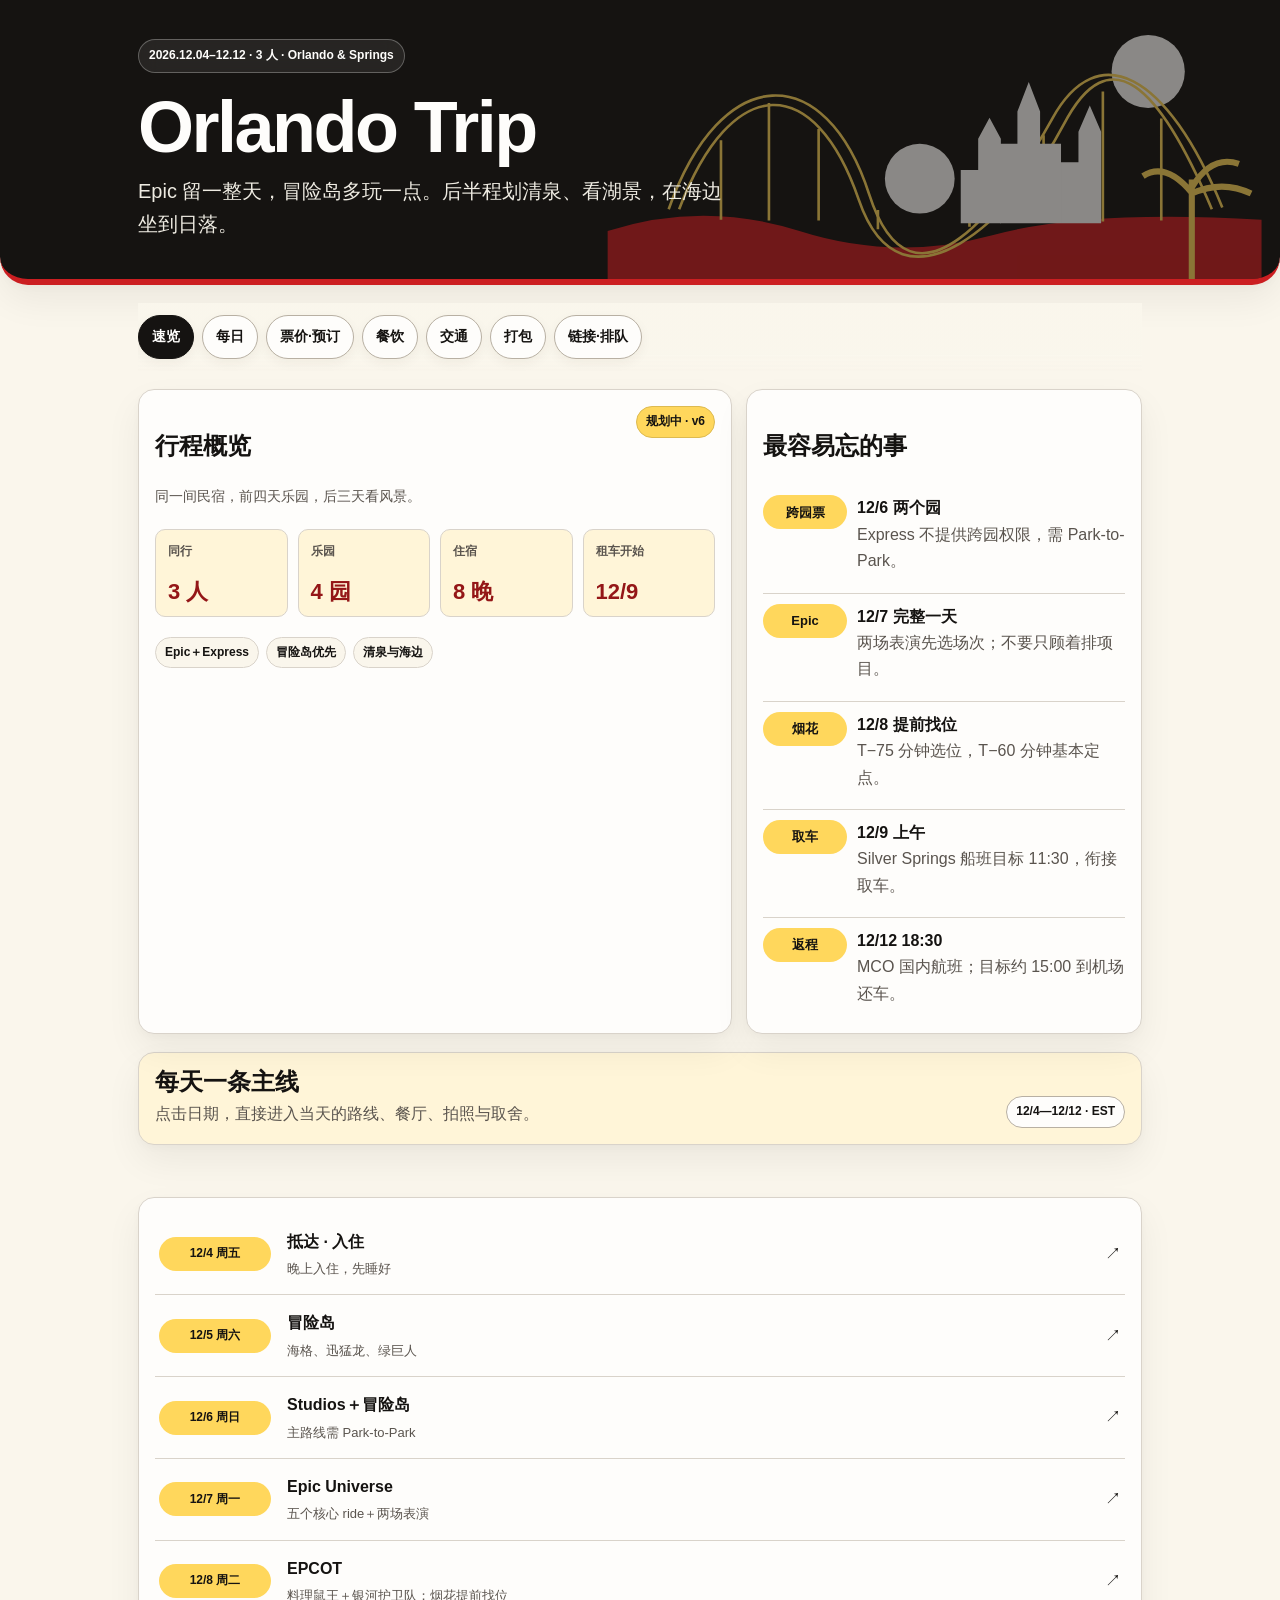
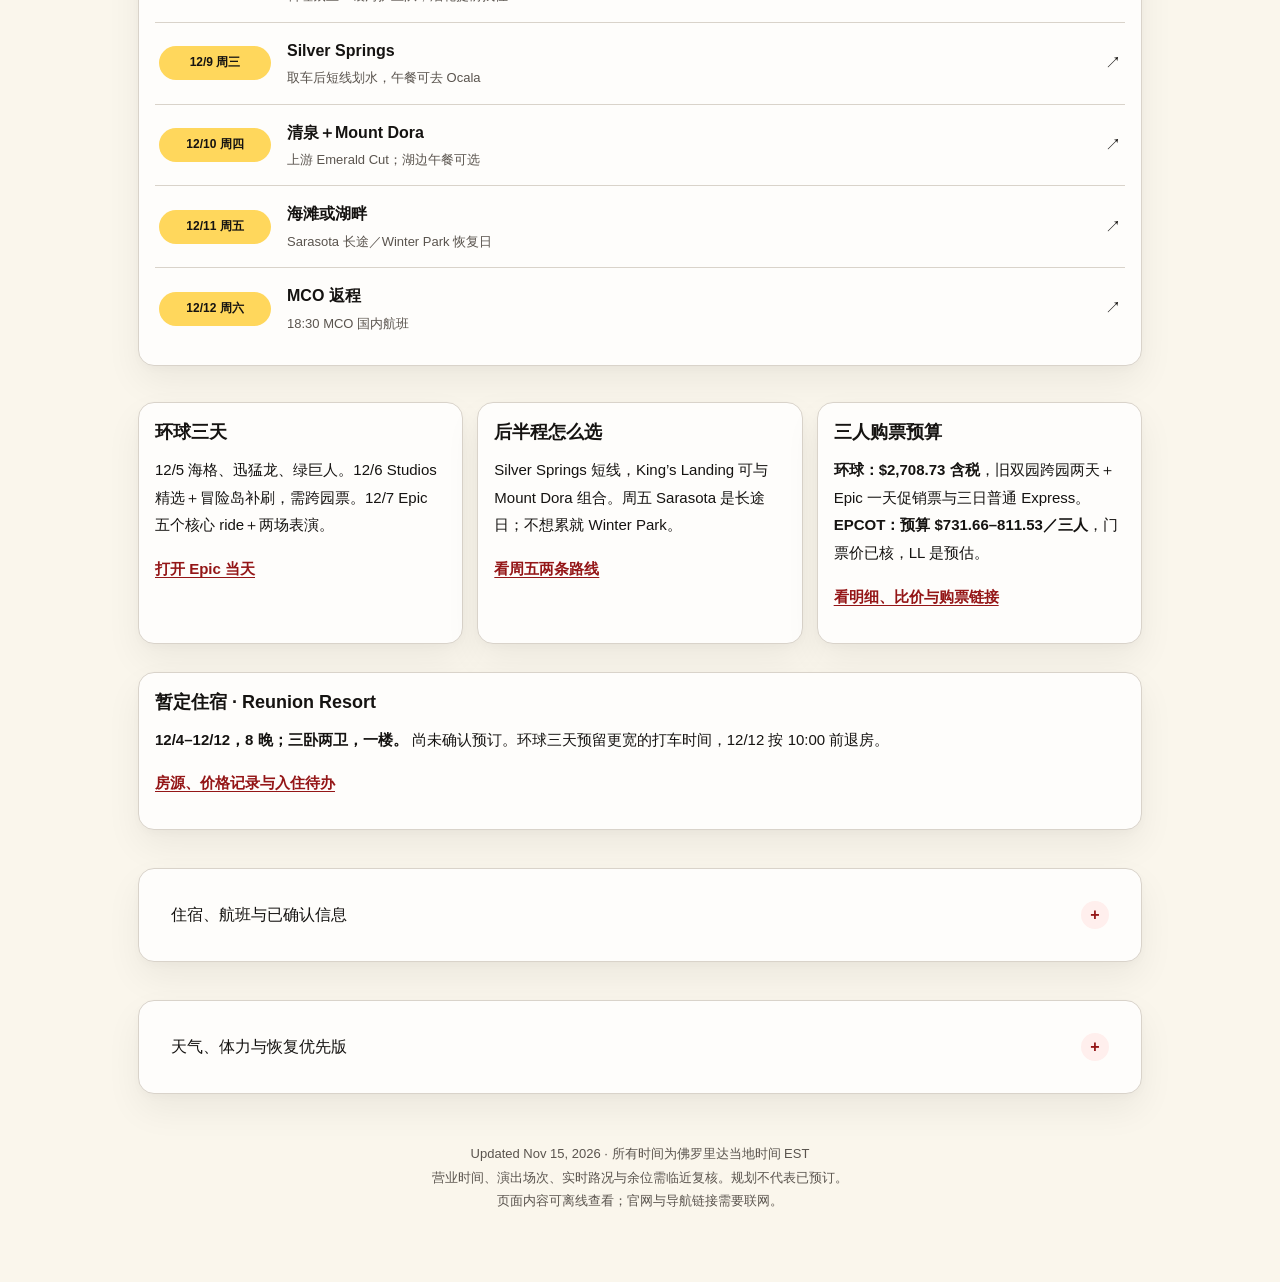
==== index.html @ fe0241ee "Publish Orlando itinerary with Reunion lodging and GitHub Pages entry point" ====
<!doctype html><html lang="zh-CN"><head><meta charset="utf-8"><meta name="viewport" content="width=device-width,initial-scale=1,viewport-fit=cover"><meta name="color-scheme" content="light"><meta name="theme-color" content="#191816"><title>奥兰多旅行计划 · 2026.12.04–12.12</title><style>
    :root {
      --bg: #f5f1e8;
      --paper: #fffdf7;
      --paper-strong: #fff8e8;
      --ink: #17202a;
      --muted: #69727d;
      --line: #dfd7c7;
      --line-strong: #cabcaa;
      --teal: #0f6f69;
      --teal-dark: #064e4a;
      --coral: #be5d3b;
      --gold: #b58b2b;
      --sky: #2d7f9f;
      --lava: #9c3328;
      --warn: #9c3328;
      --green-soft: #e9f5ef;
      --blue-soft: #e7f1f5;
      --gold-soft: #fbf2dc;
      --red-soft: #f8e8e4;
      --shadow: 0 18px 45px rgba(54, 44, 28, .10);
      --radius: 16px;
      --radius-sm: 10px;
      --max: 1040px;
    }

    * { box-sizing: border-box; }
    html { scroll-behavior: smooth; }
    body {
      margin: 0;
      background:
        linear-gradient(180deg, rgba(15,111,105,.10), rgba(245,241,232,0) 360px),
        var(--bg);
      color: var(--ink);
      font-family: -apple-system, BlinkMacSystemFont, "PingFang SC", "Hiragino Sans GB",
        "Microsoft YaHei", "Segoe UI", sans-serif;
      line-height: 1.52;
      letter-spacing: 0;
    }

    a { color: var(--teal-dark); text-decoration: none; font-weight: 700; }
    a:hover { text-decoration: underline; }
    .muted { color: var(--muted); }
    .app-shell { max-width: var(--max); margin: 0 auto; padding: 18px; }

    .hero {
      min-height: 320px;
      border-radius: 0 0 28px 28px;
      background:
        linear-gradient(rgba(12, 36, 42, .28), rgba(12, 36, 42, .62)),
        linear-gradient(120deg, #164b47, #263b36);
      color: #fff;
      display: flex;
      align-items: flex-end;
      box-shadow: var(--shadow);
    }

    .hero-inner {
      width: min(var(--max), 100%);
      margin: 0 auto;
      padding: 34px 18px 24px;
    }

    .eyebrow {
      display: inline-flex;
      align-items: center;
      gap: 8px;
      padding: 6px 10px;
      border: 1px solid rgba(255,255,255,.35);
      border-radius: 999px;
      background: rgba(255,255,255,.12);
      color: rgba(255,255,255,.92);
      font-size: 13px;
      font-weight: 700;
      backdrop-filter: blur(10px);
    }

    .hero h1 {
      margin: 16px 0 8px;
      font-size: clamp(34px, 7vw, 68px);
      line-height: .95;
      font-weight: 800;
      letter-spacing: 0;
    }

    .hero p {
      margin: 0;
      max-width: 660px;
      color: rgba(255,255,255,.88);
      font-size: clamp(16px, 2vw, 20px);
    }

    .top-grid {
      display: grid;
      grid-template-columns: 1.2fr .8fr;
      gap: 14px;
      margin-top: -46px;
      position: relative;
      z-index: 2;
    }
    .top-grid > .panel { margin: 0; }

    .panel,
    .card,
    details {
      background: rgba(255,253,247,.94);
      border: 1px solid rgba(202,188,170,.82);
      border-radius: var(--radius);
      box-shadow: var(--shadow);
    }

    .panel { padding: 16px; }
    .stats {
      display: grid;
      grid-template-columns: repeat(4, minmax(0, 1fr));
      gap: 10px;
    }

    .stat {
      min-height: 88px;
      border: 1px solid var(--line);
      border-radius: var(--radius-sm);
      background: #fffaf0;
      padding: 12px;
      display: flex;
      flex-direction: column;
      justify-content: space-between;
    }

    .stat span { color: var(--muted); font-size: 12px; font-weight: 700; }
    .stat strong { font-size: 22px; line-height: 1.05; }
    .quick-list { display: grid; gap: 8px; }
    .quick-row {
      display: grid;
      grid-template-columns: 84px 1fr;
      gap: 10px;
      align-items: start;
      padding: 10px 0;
      border-top: 1px solid var(--line);
    }
    .quick-row:first-child { border-top: 0; padding-top: 0; }
    .time-chip {
      display: inline-flex;
      justify-content: center;
      align-items: center;
      min-height: 34px;
      border-radius: 999px;
      background: var(--green-soft);
      color: var(--teal-dark);
      font-weight: 800;
      font-size: 13px;
      white-space: nowrap;
    }

    .route-line {
      display: flex;
      flex-wrap: wrap;
      gap: 7px;
      margin-top: 10px;
    }
    .route-line span {
      border: 1px solid var(--line);
      background: #fffaf0;
      border-radius: 999px;
      padding: 5px 9px;
      color: var(--muted);
      font-size: 12px;
      font-weight: 750;
    }

    .nav-strip {
      position: sticky;
      top: 0;
      z-index: 20;
      display: flex;
      gap: 8px;
      overflow-x: auto;
      padding: 10px 0 12px;
      margin: 14px 0 4px;
      background: linear-gradient(180deg, var(--bg) 70%, rgba(245,241,232,0));
      scrollbar-width: none;
    }
    .nav-strip::-webkit-scrollbar { display: none; }
    .nav-strip a {
      flex: 0 0 auto;
      border: 1px solid var(--line-strong);
      background: var(--paper);
      border-radius: 999px;
      padding: 9px 13px;
      color: var(--ink);
      font-size: 14px;
      box-shadow: 0 4px 12px rgba(54,44,28,.05);
      transition: background .18s ease, color .18s ease, border-color .18s ease, transform .18s ease;
    }
    .nav-strip a:hover { text-decoration: none; transform: translateY(-1px); }
    .nav-strip a[aria-current="page"] {
      background: var(--ink);
      color: #fff;
      border-color: var(--ink);
    }

    .app-view {
      min-height: 540px;
      animation: viewIn .2s ease-out;
    }
    .app-view[hidden],
    .day-detail[hidden] { display: none !important; }
    @keyframes viewIn {
      from { opacity: 0; transform: translateY(6px); }
      to { opacity: 1; transform: translateY(0); }
    }
    .home-stack { display: grid; gap: 14px; }
    .view-banner {
      display: flex;
      justify-content: space-between;
      align-items: end;
      gap: 14px;
      padding: 16px;
      border: 1px solid rgba(202,188,170,.82);
      border-radius: var(--radius);
      background:
        linear-gradient(135deg, rgba(15,111,105,.10), rgba(181,139,43,.08)),
        rgba(255,253,247,.92);
      box-shadow: var(--shadow);
    }
    .view-banner h2 { margin: 0; font-size: 24px; line-height: 1.12; }
    .view-banner p { margin: 5px 0 0; color: var(--muted); }
    .banner-meta {
      flex: 0 0 auto;
      display: grid;
      gap: 6px;
      justify-items: end;
      color: var(--muted);
      font-size: 13px;
      font-weight: 750;
    }
    .day-board {
      display: grid;
      gap: 12px;
    }
    .day-picker {
      display: grid;
      grid-template-columns: repeat(5, minmax(0, 1fr));
      gap: 8px;
    }
    .day-pill {
      min-height: 74px;
      padding: 10px;
      border: 1px solid var(--line);
      border-radius: var(--radius-sm);
      background: rgba(255,253,247,.9);
      color: var(--ink);
      text-align: left;
      font: inherit;
      cursor: pointer;
      box-shadow: 0 6px 18px rgba(54,44,28,.05);
    }
    .day-pill span {
      display: block;
      color: var(--teal-dark);
      font-size: 12px;
      font-weight: 850;
      margin-bottom: 5px;
    }
    .day-pill strong {
      display: -webkit-box;
      -webkit-line-clamp: 2;
      -webkit-box-orient: vertical;
      overflow: hidden;
      font-size: 14px;
      line-height: 1.22;
    }
    .day-pill.is-active {
      background: #17202a;
      border-color: #17202a;
      color: #fff;
    }
    .day-pill.is-active span { color: rgba(255,255,255,.76); }
    .day-detail {
      margin: 0;
      box-shadow: var(--shadow);
    }
    .bookings-stack { display: grid; gap: 10px; }
    .link-grid {
      display: flex;
      flex-wrap: wrap;
      gap: 8px;
    }

    section { scroll-margin-top: 72px; margin: 18px 0; }
    .section-head {
      display: flex;
      align-items: end;
      justify-content: space-between;
      gap: 12px;
      margin: 0 2px 10px;
    }
    .section-head h2 { margin: 0; font-size: 24px; }
    .section-head p { margin: 4px 0 0; color: var(--muted); }
    .card { padding: 16px; margin: 10px 0; }
    .card-title {
      display: flex;
      justify-content: space-between;
      align-items: start;
      gap: 12px;
      margin-bottom: 10px;
    }
    .card-title h3 { margin: 0; font-size: 18px; }
    .card-title p { margin: 3px 0 0; color: var(--muted); font-size: 14px; }

    .badge {
      flex: 0 0 auto;
      display: inline-flex;
      align-items: center;
      border-radius: 999px;
      padding: 5px 9px;
      font-size: 12px;
      font-weight: 800;
      border: 1px solid transparent;
      color: var(--teal-dark);
      background: var(--green-soft);
      white-space: nowrap;
    }
    .badge.pending { color: #6d4a00; background: var(--gold-soft); border-color: #ead69f; }
    .badge.flex { color: #0b5872; background: var(--blue-soft); border-color: #b9d7e1; }
    .badge.warning { color: var(--lava); background: var(--red-soft); border-color: #efc2b8; }
    .badge.done { color: var(--teal-dark); background: var(--green-soft); border-color: #b9d9cc; }

    .timeline { display: grid; gap: 10px; }
    .day-card {
      display: grid;
      grid-template-columns: 96px 1fr;
      gap: 12px;
      padding: 14px;
      border: 1px solid var(--line);
      border-radius: var(--radius);
      background: var(--paper);
    }
    .date-box {
      border-radius: var(--radius-sm);
      background: #17202a;
      color: white;
      padding: 10px;
      text-align: center;
      align-self: start;
    }
    .date-box .month { font-size: 12px; color: rgba(255,255,255,.72); font-weight: 700; }
    .date-box .daynum { font-size: 30px; line-height: 1; font-weight: 850; margin: 4px 0; }
    .date-box .weekday { font-size: 12px; color: rgba(255,255,255,.82); }
    .day-content h3 { margin: 0 0 6px; font-size: 18px; }
    .day-content p { margin: 0 0 10px; color: var(--muted); }
    .mini-schedule { display: grid; gap: 6px; margin: 0; padding: 0; list-style: none; }
    .mini-schedule li {
      display: grid;
      grid-template-columns: 96px 1fr;
      gap: 8px;
      align-items: start;
      font-size: 14px;
    }
    .mini-schedule time { color: var(--teal-dark); font-weight: 800; }
    .day-note {
      margin-top: 10px;
      border-top: 1px solid var(--line);
      padding-top: 9px;
      color: var(--muted);
      font-size: 13px;
    }
    .day-sections {
      display: grid;
      gap: 10px;
      margin-top: 12px;
    }
    .day-section {
      margin: 0;
      padding: 12px;
      border: 1px solid var(--line);
      border-radius: var(--radius-sm);
      background:
        linear-gradient(180deg, rgba(255,250,240,.92), rgba(255,253,247,.92));
    }
    .day-section-head {
      display: flex;
      align-items: baseline;
      gap: 8px;
      margin-bottom: 6px;
    }
    .day-section-head span {
      flex: 0 0 auto;
      color: var(--coral);
      font-size: 11px;
      font-weight: 850;
      text-transform: uppercase;
      letter-spacing: 0;
    }
    .day-section h4 {
      margin: 0;
      font-size: 15px;
      line-height: 1.25;
    }
    .day-section p {
      margin: 0 0 8px;
      color: var(--muted);
      font-size: 14px;
    }
    .day-section .check-list {
      margin-top: 6px;
      gap: 5px;
      font-size: 13px;
    }
    .day-section .actions { margin-top: 8px; }
    .route-map-card {
      margin-top: 14px;
      padding: 16px;
      border: 1px solid rgba(198,180,145,.88);
      border-radius: 22px;
      background:
        radial-gradient(circle at 12% 0%, rgba(222,99,68,.10), transparent 28%),
        linear-gradient(180deg, rgba(248,241,221,.98), rgba(255,252,241,.98));
      box-shadow: 0 16px 44px rgba(54,44,28,.12);
    }
    .route-map-head {
      display: flex;
      justify-content: space-between;
      align-items: start;
      gap: 12px;
      margin-bottom: 10px;
    }
    .route-kicker {
      display: inline-flex;
      color: var(--coral);
      font-size: 11px;
      font-weight: 850;
      letter-spacing: 0;
      text-transform: uppercase;
    }
    .route-map-head h3 {
      margin: 2px 0 3px;
      color: var(--teal-dark);
      font-size: 20px;
      line-height: 1.2;
    }
    .route-map-head p {
      margin: 0;
      color: var(--muted);
      font-size: 13px;
    }
    .route-stats {
      flex: 0 0 auto;
      display: grid;
      gap: 6px;
      justify-items: end;
    }
    .route-stats span {
      border: 1px solid var(--line);
      background: var(--paper);
      border-radius: 999px;
      padding: 5px 8px;
      color: var(--teal-dark);
      font-size: 12px;
      font-weight: 850;
      white-space: nowrap;
    }
    .route-canvas {
      position: relative;
      overflow: hidden;
      border: 1px solid #d7c7a6;
      border-radius: 24px;
      background: #e8f3ef;
      aspect-ratio: 1200 / 860;
      box-shadow: inset 0 0 0 1px rgba(255,255,255,.55);
    }
    .route-svg {
      display: block;
      width: 100%;
      height: 100%;
    }
    .has-route-image {
      aspect-ratio: 2624 / 1632;
      background: #dff4f5;
    }
    .route-map-image {
      display: block;
      width: 100%;
      height: 100%;
      object-fit: cover;
    }
    .sea-wash { fill: url(#oceanWash); opacity: .98; }
    .map-water-ring {
      fill: rgba(255,255,255,.34);
      stroke: rgba(67,154,171,.18);
      stroke-width: 10;
      filter: url(#roughLine);
    }
    .oahu-shape {
      fill: url(#islandWash);
      stroke: rgba(82,117,73,.40);
      stroke-width: 9;
      filter: url(#roughLine);
    }
    .oahu-coast {
      fill: none;
      stroke: rgba(255,255,255,.82);
      stroke-width: 5;
      stroke-linejoin: round;
    }
    .coast-road {
      fill: none;
      stroke: rgba(255,255,255,.72);
      stroke-width: 4;
      stroke-linecap: round;
      stroke-dasharray: 14 18;
      filter: url(#roughLine);
    }
    .ridge {
      fill: none;
      stroke: rgba(80,116,73,.28);
      stroke-width: 18;
      stroke-linecap: round;
      filter: url(#roughLine);
    }
    .ridge.soft {
      stroke-width: 12;
      opacity: .72;
    }
    .ridge.major {
      stroke: rgba(69,103,68,.34);
      stroke-width: 24;
    }
    .valley {
      fill: none;
      stroke: rgba(95,125,78,.22);
      stroke-width: 5;
      stroke-linecap: round;
      filter: url(#roughLine);
    }
    .waikiki-skyline {
      fill: none;
      stroke: rgba(23,32,42,.22);
      stroke-width: 6;
      stroke-linecap: round;
      stroke-linejoin: round;
    }
    .mini-ill {
      fill: none;
      stroke: rgba(6,78,74,.54);
      stroke-width: 7;
      stroke-linecap: round;
      stroke-linejoin: round;
      filter: url(#roughLine);
    }
    .sunset-ill circle {
      fill: rgba(222,99,68,.26);
      stroke: rgba(222,99,68,.44);
    }
    .food-ill rect {
      fill: rgba(255,253,247,.72);
      stroke: rgba(181,139,43,.55);
    }
    .route-line {
      fill: none;
      stroke-linecap: round;
      stroke-linejoin: round;
      filter: url(#roughLine);
    }
    .route-shadow {
      stroke: rgba(5,69,93,.28);
      stroke-width: 26;
    }
    .route-main {
      stroke: #0a74c9;
      stroke-width: 18;
      stroke-dasharray: 1 0;
    }
    .route-highlight {
      stroke: rgba(255,255,255,.78);
      stroke-width: 6;
    }
    .route-arrow {
      fill: #ffffff;
      stroke: #0a74c9;
      stroke-width: 5;
      stroke-linejoin: round;
      filter: url(#roughLine);
    }
    .wave {
      fill: none;
      stroke: rgba(45,127,159,.42);
      stroke-width: 5;
      stroke-linecap: round;
      filter: url(#roughLine);
    }
    .compass {
      fill: rgba(14,91,101,.12);
      stroke: rgba(14,91,101,.50);
      stroke-width: 4;
      stroke-linejoin: round;
      filter: url(#roughLine);
    }
    .compass text {
      fill: rgba(14,91,101,.65);
      stroke: none;
      font-size: 30px;
      font-weight: 850;
      text-anchor: middle;
    }
    .hibiscus {
      fill: rgba(222,99,68,.22);
      stroke: rgba(190,70,50,.42);
      stroke-width: 5;
      stroke-linejoin: round;
      filter: url(#roughLine);
    }
    .island-label {
      fill: rgba(6,78,74,.58);
      font-size: 44px;
      font-weight: 850;
      text-anchor: middle;
      letter-spacing: 0;
    }
    .map-stat-stack {
      position: absolute;
      top: 18px;
      right: 16px;
      display: grid;
      gap: 8px;
      width: min(220px, 28%);
      pointer-events: none;
    }
    .map-stat-card {
      display: grid;
      grid-template-columns: 38px 1fr;
      column-gap: 9px;
      align-items: center;
      padding: 9px 10px;
      border: 1px solid rgba(206,190,160,.86);
      border-radius: 14px;
      background: rgba(255,253,247,.86);
      box-shadow: 0 8px 18px rgba(54,44,28,.10);
      backdrop-filter: blur(4px);
    }
    .map-stat-card span {
      grid-row: span 2;
      display: grid;
      place-items: center;
      width: 34px;
      height: 34px;
      border-radius: 50%;
      background: var(--coral);
      color: #fff;
      font-size: 15px;
      font-weight: 900;
    }
    .map-stat-card:nth-child(2) span { background: #1595a3; }
    .map-stat-card:nth-child(3) span { background: var(--gold); }
    .map-stat-card:nth-child(4) span { background: #6b9b45; }
    .map-stat-card small {
      color: var(--muted);
      font-size: 11px;
      font-weight: 800;
      line-height: 1.1;
    }
    .map-stat-card strong {
      overflow-wrap: anywhere;
      color: var(--ink);
      font-size: 14px;
      line-height: 1.2;
    }
    .map-legend {
      position: absolute;
      left: 18px;
      bottom: 18px;
      display: grid;
      gap: 6px;
      min-width: 142px;
      padding: 11px 12px;
      border: 1px dashed rgba(14,91,101,.42);
      border-radius: 15px;
      background: rgba(255,253,247,.82);
      color: var(--ink);
      font-size: 12px;
      box-shadow: 0 8px 18px rgba(54,44,28,.08);
      backdrop-filter: blur(3px);
      pointer-events: none;
    }
    .map-legend strong {
      color: var(--teal-dark);
      font-size: 13px;
    }
    .map-legend span {
      display: flex;
      align-items: center;
      gap: 8px;
      white-space: nowrap;
    }
    .map-legend i {
      flex: 0 0 auto;
      display: inline-block;
      width: 18px;
      height: 18px;
      border-radius: 50%;
      background: var(--coral);
    }
    .map-legend .line {
      width: 28px;
      height: 6px;
      border-radius: 999px;
      background: #0a74c9;
      box-shadow: inset 0 0 0 2px rgba(255,255,255,.64);
    }
    .map-legend .pin { background: var(--coral); }
    .map-legend .food { background: var(--gold); }
    .map-legend .beach { background: #0f6f69; }
    .map-pin {
      position: absolute;
      transform: translate(-50%, -50%);
      display: grid;
      grid-template-columns: 34px max-content;
      gap: 7px;
      align-items: center;
      max-width: 190px;
      padding: 0;
      border: 0;
      background: transparent;
      color: var(--ink);
      font: inherit;
      cursor: pointer;
      transition: transform .16s ease, background .16s ease, box-shadow .16s ease;
    }
    .map-pin:hover,
    .map-pin.is-active {
      transform: translate(-50%, -50%) translateY(-2px);
    }
    .map-pin span {
      position: relative;
      display: grid;
      place-items: center;
      width: 34px;
      height: 34px;
      border: 2px solid #fff;
      border-radius: 50% 50% 50% 9px;
      background: var(--coral);
      color: #fff;
      font-size: 0;
      font-weight: 900;
      transform: rotate(-45deg);
      box-shadow: 0 6px 14px rgba(54,44,28,.24);
    }
    .map-pin span::after {
      content: "";
      position: absolute;
      inset: 7px;
      border: 1px solid rgba(255,255,255,.62);
      border-radius: 50%;
    }
    .map-pin span::before {
      content: attr(data-num);
      transform: rotate(45deg);
      font-size: 14px;
      line-height: 1;
      text-shadow: 0 1px 0 rgba(0,0,0,.16);
      z-index: 1;
    }
    .map-pin strong {
      overflow: hidden;
      display: block;
      max-width: 148px;
      padding: 7px 10px;
      border: 1px solid rgba(206,190,160,.88);
      border-radius: 999px;
      background: rgba(255,253,247,.94);
      box-shadow: 0 7px 16px rgba(54,44,28,.14);
      text-overflow: ellipsis;
      white-space: nowrap;
      font-size: 12px;
      line-height: 1.1;
      color: var(--teal-dark);
      letter-spacing: 0;
    }
    .map-pin.is-active strong {
      color: var(--ink);
      border-color: rgba(222,99,68,.60);
      background: #fff8e8;
    }
    .map-pin.food span { background: var(--gold); }
    .map-pin.activity span { background: var(--sky); }
    .map-pin.beach span,
    .map-pin.sunset span { background: #0f6f69; }
    .map-pin.backup span { background: #7c6a52; }
    .map-pin.return span { background: var(--ink); }
    .route-image-pin {
      grid-template-columns: 1fr;
      width: 74px;
      height: 54px;
      min-width: 0;
      min-height: 0;
      opacity: 0;
      border-radius: 999px;
      background: transparent;
    }
    .route-image-pin span,
    .route-image-pin strong,
    .route-image-pin:hover strong,
    .route-image-pin.is-active strong {
      display: none;
    }
    .route-image-pin:hover,
    .route-image-pin.is-active {
      opacity: 0;
    }
    .route-note {
      margin: 9px 0 0;
      color: var(--muted);
      font-size: 12px;
    }
    .route-point-panel {
      margin-top: 10px;
      border: 1px solid var(--line);
      border-radius: var(--radius-sm);
      background: var(--paper);
      overflow: hidden;
    }
    .route-point-info {
      padding: 12px;
    }
    .route-point-info[hidden] { display: none !important; }
    .route-info-head {
      display: grid;
      grid-template-columns: 76px 1fr;
      gap: 10px;
      align-items: start;
    }
    .route-info-head > span {
      display: inline-flex;
      align-items: center;
      justify-content: center;
      min-height: 32px;
      border-radius: 999px;
      color: var(--teal-dark);
      background: var(--green-soft);
      font-size: 12px;
      font-weight: 850;
    }
    .route-info-head h4 {
      margin: 0 0 3px;
      font-size: 16px;
    }
    .route-info-head p {
      margin: 0;
      color: var(--muted);
      font-size: 13px;
    }

    details { overflow: hidden; margin: 10px 0; }
    summary {
      cursor: pointer;
      list-style: none;
      padding: 16px;
      display: flex;
      justify-content: space-between;
      align-items: center;
      gap: 12px;
    }
    summary::-webkit-details-marker { display: none; }
    summary .summary-main { display: grid; gap: 4px; }
    summary strong { font-size: 18px; }
    summary span { color: var(--muted); font-size: 14px; }
    .booking-no {
      width: fit-content;
      border: 1px solid var(--line);
      border-radius: 999px;
      padding: 3px 8px;
      background: #fffaf0;
      color: var(--teal-dark);
      font-size: 12px;
      font-weight: 850;
    }
    summary::after {
      content: "+";
      width: 28px;
      height: 28px;
      border-radius: 50%;
      display: grid;
      place-items: center;
      background: var(--green-soft);
      color: var(--teal-dark);
      font-weight: 850;
      flex: 0 0 auto;
    }
    details[open] summary::after { content: "−"; }
    .detail-body { padding: 0 16px 16px; }
    .info-grid {
      display: grid;
      grid-template-columns: repeat(2, minmax(0,1fr));
      gap: 10px;
    }
    .info-item {
      border-top: 1px solid var(--line);
      padding: 10px 0;
    }
    .info-item span {
      display: block;
      color: var(--muted);
      font-size: 12px;
      font-weight: 800;
      margin-bottom: 4px;
    }
    .info-item strong { font-size: 15px; }
    .callout {
      border: 1px solid #e7c8a1;
      background: #fff7e8;
      border-radius: var(--radius-sm);
      padding: 12px;
      margin: 10px 0;
    }
    .callout strong { color: var(--warn); }
    .detail-section {
      border-top: 1px solid var(--line);
      padding-top: 12px;
      margin-top: 12px;
    }
    .detail-section h4 {
      margin: 0 0 6px;
      font-size: 15px;
    }
    .detail-section p {
      margin: 0;
      color: var(--muted);
      font-size: 14px;
    }
    .actions {
      display: flex;
      flex-wrap: wrap;
      gap: 8px;
      margin-top: 12px;
    }
    .button {
      display: inline-flex;
      align-items: center;
      justify-content: center;
      min-height: 40px;
      border-radius: 999px;
      padding: 9px 13px;
      border: 1px solid var(--line-strong);
      background: #fffaf0;
      color: var(--ink);
      font-weight: 800;
      font-size: 14px;
    }
    .two-col { display: grid; grid-template-columns: repeat(2, minmax(0, 1fr)); gap: 12px; }
    .three-col { display: grid; grid-template-columns: repeat(3, minmax(0, 1fr)); gap: 12px; }
    .food-stack { display: grid; gap: 10px; }
    .food-slots { display: grid; gap: 12px; }
    .food-slot {
      border-top: 1px solid var(--line);
      padding-top: 12px;
    }
    .food-slot:first-child {
      border-top: 0;
      padding-top: 0;
    }
    .food-slot-head {
      display: grid;
      grid-template-columns: 86px 1fr;
      gap: 10px;
      margin-bottom: 8px;
      align-items: start;
    }
    .food-slot-head > span {
      display: inline-flex;
      align-items: center;
      justify-content: center;
      min-height: 32px;
      border-radius: 999px;
      background: var(--gold-soft);
      color: #6d4a00;
      font-size: 12px;
      font-weight: 850;
    }
    .food-slot-head h4 {
      margin: 0;
      font-size: 15px;
      line-height: 1.25;
    }
    .food-slot-head p {
      margin: 3px 0 0;
      color: var(--muted);
      font-size: 13px;
    }
    .food-list {
      display: grid;
      grid-template-columns: repeat(2, minmax(0, 1fr));
      gap: 10px;
    }
    .food-card {
      display: grid;
      grid-template-columns: minmax(0, 1fr) auto;
      gap: 10px;
      min-height: 154px;
      padding: 12px;
      border: 1px solid var(--line);
      border-radius: var(--radius-sm);
      background: #fffaf0;
    }
    .food-head {
      display: flex;
      justify-content: space-between;
      gap: 8px;
      align-items: baseline;
    }
    .food-head strong { font-size: 15px; line-height: 1.25; }
    .food-head span {
      flex: 0 0 auto;
      color: var(--teal-dark);
      font-size: 12px;
      font-weight: 850;
    }
    .food-card p { margin: 6px 0 0; color: var(--muted); font-size: 13px; }
    .food-meta {
      display: flex;
      flex-wrap: wrap;
      gap: 6px;
      margin-top: 8px;
    }
    .food-meta span {
      border: 1px solid var(--line);
      border-radius: 999px;
      padding: 3px 7px;
      color: var(--muted);
      font-size: 11px;
      font-weight: 800;
      background: var(--paper);
    }
    .food-signature { color: var(--ink) !important; }
    .food-note { color: var(--warn) !important; }
    .food-detail[hidden] { display: none !important; }
    .mini-link {
      align-self: start;
      border: 1px solid var(--line-strong);
      border-radius: 999px;
      padding: 5px 8px;
      color: var(--teal-dark);
      background: var(--paper);
      font-size: 12px;
      font-weight: 850;
      white-space: nowrap;
    }
    .check-list { margin: 0; padding-left: 18px; }
    .check-list li { margin: 7px 0; }
    .compact-table { display: grid; gap: 8px; margin-top: 10px; }
    .compact-row {
      display: grid;
      grid-template-columns: 92px 1fr;
      gap: 10px;
      border-top: 1px solid var(--line);
      padding-top: 8px;
      font-size: 14px;
    }
    .compact-row:first-child { border-top: 0; padding-top: 0; }
    .compact-row span:first-child { color: var(--muted); font-weight: 850; }
    .footer { color: var(--muted); text-align: center; padding: 22px 0 40px; font-size: 13px; }

    @media (max-width: 760px) {
      body { padding-bottom: 78px; }
      .hero { min-height: 260px; border-radius: 0 0 22px 22px; }
      .top-grid, .two-col, .three-col { grid-template-columns: 1fr; }
      .food-list { grid-template-columns: 1fr; }
      .food-slot-head { grid-template-columns: 1fr; }
      .stats { grid-template-columns: repeat(2, minmax(0, 1fr)); }
      .view-banner { align-items: start; flex-direction: column; }
      .banner-meta { justify-items: start; }
      .day-picker {
        display: flex;
        overflow-x: auto;
        padding: 1px 2px 8px;
        margin: 0 -2px;
        scrollbar-width: none;
      }
      .day-picker::-webkit-scrollbar { display: none; }
      .day-pill { flex: 0 0 138px; min-height: 78px; }
      .day-card { grid-template-columns: 1fr; }
      .date-box { display: grid; grid-template-columns: auto auto auto; gap: 6px; align-items: baseline; text-align: left; }
      .date-box .daynum { font-size: 24px; margin: 0; }
      .mini-schedule li { grid-template-columns: 82px 1fr; }
      .route-map-head { flex-direction: column; }
      .route-stats { display: flex; flex-wrap: wrap; justify-items: start; }
      .route-canvas { aspect-ratio: 4 / 3; }
      .route-canvas.has-route-image { aspect-ratio: 2624 / 1632; }
      .map-stat-stack { display: none; }
      .map-legend {
        left: 10px;
        bottom: 10px;
        min-width: 108px;
        padding: 8px 9px;
        font-size: 11px;
      }
      .map-pin {
        grid-template-columns: 28px;
        min-height: 30px;
        min-width: 30px;
      }
      .map-pin span { width: 28px; height: 28px; font-size: 0; }
      .map-pin span::before { font-size: 12px; }
      .map-pin strong { display: none; }
      .map-pin.is-active strong {
        position: absolute;
        left: 30px;
        top: -2px;
        display: block;
        max-width: 132px;
        padding: 6px 8px;
        font-size: 11px;
      }
      .route-image-pin {
        width: 58px;
        height: 46px;
      }
      .route-info-head { grid-template-columns: 1fr; }
      .info-grid { grid-template-columns: 1fr; }
      .section-head { align-items: start; flex-direction: column; }
      .nav-strip {
        position: fixed;
        inset: auto 0 0 0;
        margin: 0;
        padding: 9px 10px calc(9px + env(safe-area-inset-bottom));
        border-top: 1px solid rgba(202,188,170,.82);
        background: rgba(255,253,247,.94);
        backdrop-filter: blur(18px);
        justify-content: space-between;
      }
      .nav-strip a {
        flex: 1 1 0;
        min-width: 0;
        padding: 8px 6px;
        border-radius: 12px;
        text-align: center;
        font-size: 12px;
        box-shadow: none;
      }
    }

    @media print {
      body { background: white; }
      .hero, .nav-strip, .actions, .footer { display: none; }
      .app-shell { padding: 0; }
      .panel, .card, details { box-shadow: none; break-inside: avoid; }
      details:not([open]) .detail-body { display: block; }
      summary::after { display: none; }
    }

  
:root{--muted:#56636a;--shadow:0 3px 8px rgba(54,44,28,.025),0 16px 36px rgba(54,44,28,.06)}
body{font-size:16px;line-height:1.65} .hero{position:relative;isolation:isolate;min-height:285px;background:#123f3c;overflow:hidden}.hero-inner{position:relative;z-index:1;padding-bottom:38px}.hero h1{font-size:clamp(42px,7vw,72px);line-height:1.08;letter-spacing:-.035em}.hero p{max-width:600px}.hero-art{position:absolute;inset:auto 0 0 auto;width:54%;height:100%;opacity:.38;z-index:0}.app-shell{padding-bottom:50px}.top-grid{margin-top:0}.home-stack{gap:18px}.nav-strip{margin-top:0;padding-top:12px}.nav-strip a{min-height:44px;display:flex;align-items:center}.view-banner{margin-bottom:16px}.panel{min-width:0}.overview-row{display:grid;grid-template-columns:112px 1fr 16px;gap:16px;align-items:center;padding:15px 4px;border-top:1px solid var(--line);color:var(--ink);font-weight:400}.overview-row:first-child{border-top:0}.overview-row:hover{text-decoration:none;background:#f4f2e8}.overview-row small{display:block;color:var(--muted);font-size:13px;margin-top:3px}.overview-row strong{font-size:16px}.overview-row .time-chip{font-size:12px}.stats{margin:20px 0}.stat strong{font-variant-numeric:tabular-nums}.day-picker{grid-template-columns:repeat(5,minmax(0,1fr));margin:18px 0}.day-pill{min-height:80px}.day-detail{margin-top:20px;min-width:0}.day-content{min-width:0}.day-content>h2{font-size:25px;line-height:1.35;margin:0 0 16px}.prose{overflow-wrap:anywhere}.prose p{color:var(--ink);margin:0 0 16px;font-size:15px;line-height:1.85}.prose h3{font-size:18px;line-height:1.5;margin:30px 0 13px;padding-top:16px;border-top:1px solid var(--line)}.prose .card-title h3{margin:0;padding:0;border:0}.prose ul,.prose ol{padding-left:22px;margin:0 0 20px;font-size:15px}.prose li{margin:9px 0}.prose a{text-decoration:underline;text-underline-offset:3px}.prose .button{text-decoration:none;min-height:44px}.table-scroll{width:100%;max-width:100%;overflow-x:auto;margin:18px 0 24px;border:1px solid var(--line);border-radius:12px;overscroll-behavior-x:contain}.table-scroll table{width:100%;border-collapse:collapse;font-size:14px;line-height:1.75}.table-scroll th,.table-scroll td{padding:12px 14px;text-align:left;vertical-align:top;border-bottom:1px solid var(--line);border-right:1px solid rgba(202,188,170,.3);min-width:100px}.table-scroll th{background:#eceee3;color:var(--teal-dark);font-size:13px}.table-scroll tr:last-child td{border-bottom:0}.table-scroll td:first-child{font-weight:650;min-width:100px}.table-scroll tr:nth-child(even) td{background:rgba(245,241,232,.5)}.check-item{list-style:none;margin-left:-20px!important}.check-item label{display:flex;gap:12px;align-items:flex-start;padding:8px 0;cursor:pointer;min-height:44px}.check-item input{width:20px;height:20px;flex:0 0 20px;margin-top:4px;accent-color:var(--teal)}.check-item input:checked+span{text-decoration:line-through;color:var(--muted)}blockquote{background:#edf1e7;border-left:3px solid var(--teal);margin:18px 0;padding:16px}button,a,input{touch-action:manipulation}button:active{transform:translateY(1px)}a:focus-visible,button:focus-visible,input:focus-visible,.table-scroll:focus-visible{outline:3px solid #ae562f;outline-offset:4px}.skip-link{position:absolute;left:16px;top:-100px;padding:12px;background:#fff;z-index:100}.skip-link:focus{top:8px}.toolbar{display:flex;justify-content:space-between;align-items:center;gap:12px;margin:12px 0}.toolbar button{min-height:44px;padding:8px 14px;background:var(--paper);color:var(--ink);border:1px solid var(--line-strong);border-radius:9px;font:inherit;cursor:pointer}.toolbar span{font-size:13px;color:var(--muted)}.decision-grid{display:grid;grid-template-columns:repeat(3,1fr);gap:14px}.decision-grid .card{margin:0}.intro-note{font-size:14px;color:var(--muted);margin:12px 0}.badge{white-space:normal;text-align:center}.footer{padding:20px 4px;line-height:1.8}.hero .eyebrow{font-size:12px}.prose hr{border:0;border-top:1px solid var(--line);margin:24px 0}[hidden]{display:none!important}
@media(max-width:720px){.top-grid{grid-template-columns:1fr}.decision-grid{grid-template-columns:1fr}.hero-art{width:100%;opacity:.22}.hero-inner{padding:30px 18px}.hero{min-height:250px}.hero p{font-size:15px}.day-picker{grid-template-columns:repeat(3,minmax(0,1fr));gap:7px}.day-pill{padding:10px 9px;min-height:78px}.day-pill strong{font-size:13px;-webkit-line-clamp:3}.day-pill span{font-size:11px}.day-card{display:block;padding:16px}.date-box{display:flex;gap:10px;align-items:center;width:max-content;text-align:left;margin-bottom:16px;padding:8px 12px}.date-box .daynum{font-size:22px;margin:0}.day-content>h2{font-size:23px}.table-scroll table{min-width:530px}.table-scroll th,.table-scroll td{padding:10px 12px}.app-shell{padding:12px}.stats{gap:6px}.stat{min-height:74px;padding:9px}.stat strong{font-size:23px}.overview-row{grid-template-columns:93px 1fr 13px;gap:10px}.overview-row strong{font-size:15px}.prose p{font-size:15px}.card,.panel{padding:16px}.toolbar{flex-wrap:wrap}.view-banner h2{font-size:23px}.prose h3{font-size:17px}.nav-strip{gap:6px}.nav-strip a{padding:9px 14px;font-size:14px}.table-hint{display:block}}
@media(prefers-reduced-motion:reduce){*,*::before,*::after{animation:none!important;transition:none!important;scroll-behavior:auto!important}}
@media print{.hero{min-height:0;background:#fff;color:#000;box-shadow:none}.hero p,.hero .eyebrow{color:#333}.hero-art,.nav-strip,.day-picker,.toolbar,.skip-link{display:none!important}.app-view[hidden],.day-detail[hidden],.food-detail[hidden]{display:block!important}.app-view{min-height:0}.date-box{background:#eee;color:#000}.card,.panel,.day-card{box-shadow:none;break-inside:auto}.table-scroll{overflow:visible}.table-scroll table{min-width:0}.day-card{break-before:page}.app-shell{max-width:none}.hero-inner{padding:12px 0}.prose a{color:#222}body{background:#fff}.table-scroll tr{break-inside:avoid}}

/* Classic Mickey palette: ink, red shorts, yellow shoes, warm white. */
:root {
  --mickey-black: oklch(0.19 0.005 70);
  --mickey-red: oklch(0.54 0.205 27);
  --mickey-red-dark: oklch(0.43 0.16 27);
  --mickey-yellow: oklch(0.89 0.146 91);
  --mickey-cream: oklch(0.974 0.014 91);
  --mickey-white: oklch(0.995 0.003 91);
  --mickey-muted: oklch(0.45 0.012 70);
  --bg: var(--mickey-cream);
  --paper: var(--mickey-white);
  --paper-strong: oklch(0.97 0.039 91);
  --ink: var(--mickey-black);
  --muted: var(--mickey-muted);
  --line: oklch(0.87 0.015 80);
  --line-strong: oklch(0.76 0.02 80);
  --teal: var(--mickey-red);
  --teal-dark: var(--mickey-red-dark);
  --coral: var(--mickey-red);
  --gold: var(--mickey-yellow);
  --sky: var(--mickey-black);
  --lava: var(--mickey-red-dark);
  --warn: var(--mickey-red-dark);
  --green-soft: oklch(0.965 0.017 27);
  --blue-soft: oklch(0.95 0.012 80);
  --gold-soft: oklch(0.97 0.039 91);
  --red-soft: oklch(0.965 0.017 27);
  --shadow: 0 3px 8px oklch(0.19 0.005 70 / 0.025), 0 16px 36px oklch(0.19 0.005 70 / 0.06);
}
body { background: var(--bg); color: var(--ink); }
a { color: var(--mickey-red-dark); }
.hero {
  background: var(--mickey-black);
  border-bottom: 6px solid var(--mickey-red);
  color: var(--mickey-white);
}
.hero p { color: oklch(0.94 0.012 91); }
.hero .eyebrow {
  background: oklch(0.995 0.003 91 / 0.08);
  border-color: oklch(0.995 0.003 91 / 0.28);
  color: var(--mickey-white);
}
.hero-art { opacity: 0.5; }
.panel, .card, details, .day-card {
  background: var(--paper);
  border-color: var(--line);
}
.view-banner {
  background: var(--gold-soft);
  border-color: var(--line);
}
.stat { background: var(--paper-strong); border-color: var(--line); }
.stat strong { color: var(--mickey-red-dark); }
.route-line span {
  background: var(--mickey-cream);
  border-color: var(--line);
  color: var(--ink);
}
.nav-strip { background: linear-gradient(180deg, var(--bg) 75%, oklch(0.974 0.014 91 / 0)); }
.nav-strip a { background: var(--paper); color: var(--ink); border-color: var(--line-strong); }
.nav-strip a[aria-current="page"] { background: var(--mickey-black); color: var(--mickey-white); border-color: var(--mickey-black); }
.time-chip { background: var(--mickey-yellow); color: var(--mickey-black); }
.overview-row { color: var(--ink); border-color: var(--line); }
.overview-row:hover { background: var(--gold-soft); }
.day-pill { background: var(--paper); color: var(--ink); border-color: var(--line-strong); }
.day-pill span { color: var(--mickey-red-dark); }
.day-pill.is-active { background: var(--mickey-red); color: var(--mickey-white); border-color: var(--mickey-red); }
.day-pill.is-active span { color: var(--mickey-white); }
.date-box { background: var(--mickey-red); color: var(--mickey-white); }
.date-box .month, .date-box .weekday { color: var(--mickey-white); }
.badge, .badge.pending { background: var(--mickey-yellow); color: var(--mickey-black); border-color: oklch(0.8 0.13 91); }
.badge.flex { background: var(--paper); color: var(--ink); border-color: var(--line-strong); }
.badge.done { background: var(--mickey-black); color: var(--mickey-white); border-color: var(--mickey-black); }
.badge.warning { background: var(--red-soft); color: var(--mickey-red-dark); border-color: oklch(0.8 0.08 27); }
.prose .button, .button {
  background: var(--mickey-black);
  color: var(--mickey-white);
  border-color: var(--mickey-black);
}
.prose .button:hover, .button:hover { background: var(--mickey-red-dark); color: var(--mickey-white); }
.toolbar button { background: var(--paper); color: var(--ink); border-color: var(--line-strong); }
.toolbar button:disabled { background: var(--mickey-cream); color: var(--mickey-muted); cursor: default; }
.table-scroll { border-color: var(--line); }
.table-scroll th { background: var(--mickey-yellow); color: var(--mickey-black); }
.table-scroll th, .table-scroll td { border-color: var(--line); }
.table-scroll tr:nth-child(even) td { background: var(--mickey-cream); }
.check-item input { accent-color: var(--mickey-red); }
blockquote { background: var(--gold-soft); border-color: var(--mickey-red); }
.skip-link { background: var(--mickey-white); color: var(--mickey-red-dark); }
a:focus-visible, button:focus-visible, input:focus-visible, .table-scroll:focus-visible {
  outline-color: var(--mickey-red-dark);
}
@media print {
  .hero { background: var(--paper); color: var(--ink); }
  .hero p, .hero .eyebrow { color: var(--ink); }
  .date-box { background: var(--gold-soft); color: var(--ink); }
  .date-box .month, .date-box .weekday { color: var(--ink); }
}
</style></head><body><a class="skip-link" href="#content">跳到行程内容</a><header class="hero" id="top"><svg class="hero-art" viewBox="0 0 750 320" aria-hidden="true"><circle cx="620" cy="82" r="42" fill="var(--mickey-white)"/><path d="M0 265 Q110 230 220 265 T440 270 T750 252V320H0Z" fill="var(--mickey-red)"/><g fill="none" stroke="var(--mickey-yellow)" stroke-width="3"><path d="M70 240C130 70 250 68 300 223S458 230 510 136S642 83 705 238"/><path d="M82 240C142 82 238 83 288 229S470 245 523 143S633 98 693 240"/><path d="M130 161V252M185 118V253M242 148V253M310 241V263M415 229V260M500 155V251M568 105V254M635 136V253"/></g><g fill="var(--mickey-white)"><path d="M450 256V165H470V128L483 94L496 128V165H520V256Z"/><path d="M405 256V195H425V159L438 135L451 159V256Z"/><path d="M520 256V186H540V151L553 121L566 151V256Z"/><circle cx="358" cy="205" r="40"/></g><g fill="none" stroke="var(--mickey-yellow)" stroke-width="7"><path d="M670 320V206M670 221Q640 185 614 202M670 215Q693 177 724 188M670 222Q705 206 738 222"/></g></svg><div class="hero-inner"><span class="eyebrow">2026.12.04–12.12 · 3 人 · Orlando & Springs</span><h1>Orlando Trip</h1><p>Epic 留一整天，冒险岛多玩一点。后半程划清泉、看湖景，在海边坐到日落。</p></div></header><main class="app-shell" id="content"><nav class="nav-strip" aria-label="页面导航"><a href="#home">速览</a><a href="#timeline">每日</a><a href="#bookings">票价·预订</a><a href="#food">餐饮</a><a href="#transport">交通</a><a href="#packing">打包</a><a href="#links">链接·排队</a></nav><section class="app-view" id="home" data-view="home"><div class="home-stack"><div class="top-grid"><section class="panel"><div class="card-title"><div><h2>行程概览</h2><p>同一间民宿，前四天乐园，后三天看风景。</p></div><span class="badge pending">规划中 · v6</span></div><div class="stats"><div class="stat"><span>同行</span><strong>3 人</strong></div><div class="stat"><span>乐园</span><strong>4 园</strong></div><div class="stat"><span>住宿</span><strong>8 晚</strong></div><div class="stat"><span>租车开始</span><strong>12/9</strong></div></div><div class="route-line"><span>Epic＋Express</span><span>冒险岛优先</span><span>清泉与海边</span></div></section><section class="panel"><div class="card-title"><h2>最容易忘的事</h2></div><div class="quick-list"><div class="quick-row"><span class="time-chip">跨园票</span><div><strong>12/6 两个园</strong><br><span class="muted">Express 不提供跨园权限，需 Park-to-Park。</span></div></div><div class="quick-row"><span class="time-chip">Epic</span><div><strong>12/7 完整一天</strong><br><span class="muted">两场表演先选场次；不要只顾着排项目。</span></div></div><div class="quick-row"><span class="time-chip">烟花</span><div><strong>12/8 提前找位</strong><br><span class="muted">T−75 分钟选位，T−60 分钟基本定点。</span></div></div><div class="quick-row"><span class="time-chip">取车</span><div><strong>12/9 上午</strong><br><span class="muted">Silver Springs 船班目标 11:30，衔接取车。</span></div></div><div class="quick-row"><span class="time-chip">返程</span><div><strong>12/12 18:30</strong><br><span class="muted">MCO 国内航班；目标约 15:00 到机场还车。</span></div></div></div></section></div><div class="view-banner"><div><h2>每天一条主线</h2><p>点击日期，直接进入当天的路线、餐厅、拍照与取舍。</p></div><span class="badge flex">12/4—12/12 · EST</span></div><section class="panel"><a class="overview-row" href="#day-12-4"><span class="time-chip">12/4 周五</span><span><strong>抵达 · 入住</strong><small>晚上入住，先睡好</small></span><span aria-hidden="true">↗</span></a><a class="overview-row" href="#day-12-5"><span class="time-chip">12/5 周六</span><span><strong>冒险岛</strong><small>海格、迅猛龙、绿巨人</small></span><span aria-hidden="true">↗</span></a><a class="overview-row" href="#day-12-6"><span class="time-chip">12/6 周日</span><span><strong>Studios＋冒险岛</strong><small>主路线需 Park-to-Park</small></span><span aria-hidden="true">↗</span></a><a class="overview-row" href="#day-12-7"><span class="time-chip">12/7 周一</span><span><strong>Epic Universe</strong><small>五个核心 ride＋两场表演</small></span><span aria-hidden="true">↗</span></a><a class="overview-row" href="#day-12-8"><span class="time-chip">12/8 周二</span><span><strong>EPCOT</strong><small>料理鼠王＋银河护卫队；烟花提前找位</small></span><span aria-hidden="true">↗</span></a><a class="overview-row" href="#day-12-9"><span class="time-chip">12/9 周三</span><span><strong>Silver Springs</strong><small>取车后短线划水，午餐可去 Ocala</small></span><span aria-hidden="true">↗</span></a><a class="overview-row" href="#day-12-10"><span class="time-chip">12/10 周四</span><span><strong>清泉＋Mount Dora</strong><small>上游 Emerald Cut；湖边午餐可选</small></span><span aria-hidden="true">↗</span></a><a class="overview-row" href="#day-12-11"><span class="time-chip">12/11 周五</span><span><strong>海滩或湖畔</strong><small>Sarasota 长途／Winter Park 恢复日</small></span><span aria-hidden="true">↗</span></a><a class="overview-row" href="#day-12-12"><span class="time-chip">12/12 周六</span><span><strong>MCO 返程</strong><small>18:30 MCO 国内航班</small></span><span aria-hidden="true">↗</span></a></section><div class="decision-grid"><article class="card prose"><div class="card-title"><h3>环球三天</h3></div><p>12/5 海格、迅猛龙、绿巨人。12/6 Studios 精选＋冒险岛补刷，需跨园票。12/7 Epic 五个核心 ride＋两场表演。</p>
<p><a href="#day-12-7" target="_blank" rel="noopener noreferrer">打开 Epic 当天</a></p></article><article class="card prose"><div class="card-title"><h3>后半程怎么选</h3></div><p>Silver Springs 短线，King’s Landing 可与 Mount Dora 组合。周五 Sarasota 是长途日；不想累就 Winter Park。</p>
<p><a href="#day-12-11" target="_blank" rel="noopener noreferrer">看周五两条路线</a></p></article><article class="card prose"><div class="card-title"><h3>三人购票预算</h3></div><p><strong>环球：$2,708.73 含税</strong>，旧双园跨园两天＋Epic 一天促销票与三日普通 Express。<strong>EPCOT：预算 $731.66–811.53／三人</strong>，门票价已核，LL 是预估。</p>
<p><a href="#bookings" target="_blank" rel="noopener noreferrer">看明细、比价与购票链接</a></p></article></div><article class="card prose"><div class="card-title"><h3>暂定住宿 · Reunion Resort</h3></div><p><strong>12/4–12/12，8 晚；三卧两卫，一楼。</strong> 尚未确认预订。环球三天预留更宽的打车时间，12/12 按 10:00 前退房。</p>
<p><a href="#bookings" target="_blank" rel="noopener noreferrer">房源、价格记录与入住待办</a></p></article><details class="card prose"><summary>住宿、航班与已确认信息</summary><div class="table-scroll" tabindex="0" role="region" aria-label="行程详情表，可左右滑动"><table><thead><tr><th scope="col">项目</th><th scope="col">本版安排</th></tr></thead><tbody><tr><td>人数</td><td>3 人</td></tr><tr><td>住宿</td><td>暂定 Reunion Resort 一楼三卧公寓，12/4–12/12 共 8 晚，全程不换住处；尚未确认预订</td></tr><tr><td>抵达</td><td>12/4 周五晚上入住；抵达航班和具体时间未提供</td></tr><tr><td>离开</td><td>12/12 周六 18:30，MCO 国内航班</td></tr><tr><td>环球</td><td>Universal Islands of Adventure、Universal Studios Florida、Universal Epic Universe；拟买 3 日票</td></tr><tr><td>迪士尼</td><td>只去 EPCOT；不包含 Disney’s Hollywood Studios</td></tr><tr><td>交通</td><td>乐园期间 Uber/Lyft；12/9 开始租车做周边游</td></tr><tr><td>偏好</td><td>Epic ＞ 冒险岛 ＞ Universal Studios；保留拍照时间，后半程看风景</td></tr><tr><td>尚待确认</td><td>民宿订单与具体门牌／门禁说明、门票完整名称／有效期、是否选择 Sarasota 长途日、租车取还点</td></tr></tbody></table></div>
<h3>暂定住宿｜Reunion Resort 一楼公寓</h3>
<p><strong>房源：公寓，带度假村＋一楼｜距离迪士尼 10 分钟</strong>（房东 Rennata）。标题中的车程为房源宣传，不等于到 EPCOT 园门或环球的实际车程。</p>
<p><a href="https://www.airbnb.cn/rooms/934030452168483857?check_in=2026-12-04&amp;amp;check_out=2026-12-12&amp;amp;adults=3" target="_blank" rel="noopener noreferrer">打开 Airbnb 房源与本次日期：12/4–12/12、3 位成人</a></p>
<div class="table-scroll" tabindex="0" role="region" aria-label="行程详情表，可左右滑动"><table><thead><tr><th scope="col">项目</th><th scope="col">安排与注意事项</th></tr></thead><tbody><tr><td>状态</td><td>加入行程的暂定住宿，尚未确认预订；2026/11/15 查询时这 8 晚显示可订</td></tr><tr><td>展示价格</td><td>查询时 ¥5,835 CNY／整套 8 晚，页面标注包含所有附加费用；最终付款金额与可订状态以结算页为准，不作为已付款记录</td></tr><tr><td>空间</td><td>一楼约 124 平方米，3 卧 2 卫；1 张 King＋2 张 Queen，三人可各住一间</td></tr><tr><td>设施</td><td>厨房、洗衣机／烘干机、阳台、免费停车；后半程租车后仍回这里休息</td></tr><tr><td>入住／退房</td><td>页面列 16:00 后入住、10:00 前退房，密码锁自助入住；周五晚到前确认门禁、司机进入方式与完整入住说明</td></tr><tr><td>取消条件</td><td>查询时显示预订后 24 小时内可免费取消，之后不可退款；付款前重看该订单完整政策</td></tr><tr><td>度假村设施</td><td>可使用部分泳池；水上乐园、高尔夫、网球会员区域不包含。部分会所需开车到达，前几天不为设施专门安排交通</td></tr><tr><td>生活用品</td><td>仅提供初始消耗品；8 晚需补水、早餐、纸品等。毛巾数量与是否可额外提供，入住前向房东确认</td></tr></tbody></table></div>
<p><strong>乐园交通调整：</strong> Reunion 位于迪士尼西南侧，不是环球旁边。房源住客曾反馈路况好时去环球约 30 分钟，但不能据此保证每天车程。12/5、12/6 旧双园及 12/7 Epic 均先按 <strong>45–60 分钟路上缓冲</strong>规划，再额外留叫车、安检和走到园门的时间；这是保守行程余量，不是逐段导航实测。拿到门牌后分别核对旧双园、Epic 和 EPCOT 的路线。EPCOT 也不按标题的“10 分钟”出发。</p>
<p><strong>每天如何使用这个住处：</strong> 12/4 晚直接入住，简单补给；12/5–12/8 早上民宿吃早餐、打车去乐园，晚上回同一处；12/9–12/11 自驾周边游，下午或晚上回来洗衣休息；12/12 <strong>10:00 前退房</strong>，行李带上车，午餐后按计划去 MCO 还车。</p>
<p><strong>入住前待办：</strong> 确认订单、准确门牌、门禁／网约车进入规则、晚到入住、停车规则与毛巾数量。现阶段未替你预订，也未联系房东。</p>
<p>“The Ringring”按 <strong>The Ringling</strong> 理解，地点在 <strong>Sarasota</strong>。它的美术馆、庄园和海湾花园很适合建筑与旅行照片。<a href="https://www.visitsarasota.com/attractions-tours/ringling" target="_blank" rel="noopener noreferrer">Sarasota 官方旅游局介绍</a></p></details><details class="card prose"><summary>天气、体力与恢复优先版</summary><div class="table-scroll" tabindex="0" role="region" aria-label="行程详情表，可左右滑动"><table><thead><tr><th scope="col">情况</th><th scope="col">当天怎么改</th></tr></thead><tbody><tr><td>周五抵达很晚</td><td>周六不抢开门，冒险岛少刷项目；先保证睡眠</td></tr><tr><td>Epic 当天恶劣天气</td><td>仅在票务允许时与另外一个环球日交换；尽量给 Epic 留更完整天气窗口，不擅自假设可改票</td></tr><tr><td>乐园遇短时降雨</td><td>用室内项目、演出、餐饮休息衔接；户外项目恢复以官方现场为准</td></tr><tr><td>连玩四天脚累</td><td>Silver Springs 改玻璃底船；King’s Landing 可取消，按取消条款执行</td></tr><tr><td>清泉项目遇不适合下水的天气／停运</td><td>先联系商家；不要把玻璃底船当作保证运行的替代；可换本地休息日</td></tr><tr><td>周五海边冷、风大、下雨</td><td>选 Winter Park／民宿休息；如只想看馆，可专程去，但仍要接受长途驾驶</td></tr><tr><td>周六返程日</td><td>不补清泉、海滩、博物馆或乐园；行李与到机场优先</td></tr></tbody></table></div>
<h3>恢复优先版（在买票前就决定）</h3>
<p>如果你们想要一个完整休息日夹在乐园中间，可采用：</p>
<p><strong>12/5 冒险岛 → 12/6 本地休息 → 12/7 Epic → 12/8 Studios → 12/9 EPCOT → 12/10 Silver Springs → 12/11 King’s Landing → 12/12 返程。</strong></p>
<p>这版取消 Sarasota，环球三日跨 12/5–12/8，<strong>必须确认所购票有效窗口覆盖这四天</strong>，同时将 EPCOT 票选为 12/9。租车改为 12/10 开始。若喜欢“前半段集中玩、后半段看风景”，仍选主版本。</p></details></div></section><section class="app-view" id="timeline" data-view="daily" hidden><div class="view-banner"><div><h2>每日行程</h2><p>每次只展开一天。表格在手机上可左右滑动，官方与导航链接可直接打开。</p></div><span class="badge flex">12/4—12/12 · EST</span></div><div class="day-picker" aria-label="选择日期"><button class="day-pill" type="button" data-day-target="day-12-4" aria-pressed="false"><span>12/4 周五</span><strong>抵达 · 入住</strong></button><button class="day-pill" type="button" data-day-target="day-12-5" aria-pressed="false"><span>12/5 周六</span><strong>冒险岛</strong></button><button class="day-pill" type="button" data-day-target="day-12-6" aria-pressed="false"><span>12/6 周日</span><strong>Studios＋冒险岛</strong></button><button class="day-pill" type="button" data-day-target="day-12-7" aria-pressed="false"><span>12/7 周一</span><strong>Epic Universe</strong></button><button class="day-pill" type="button" data-day-target="day-12-8" aria-pressed="false"><span>12/8 周二</span><strong>EPCOT</strong></button><button class="day-pill" type="button" data-day-target="day-12-9" aria-pressed="false"><span>12/9 周三</span><strong>Silver Springs</strong></button><button class="day-pill" type="button" data-day-target="day-12-10" aria-pressed="false"><span>12/10 周四</span><strong>清泉＋Mount Dora</strong></button><button class="day-pill" type="button" data-day-target="day-12-11" aria-pressed="false"><span>12/11 周五</span><strong>海滩或湖畔</strong></button><button class="day-pill" type="button" data-day-target="day-12-12" aria-pressed="false"><span>12/12 周六</span><strong>MCO 返程</strong></button></div><div class="toolbar"><button type="button" data-step="-1">← 前一天</button><span id="day-position" aria-live="polite"></span><button type="button" data-step="1">后一天 →</button></div><details class="card prose"><summary>环球三日：项目名称、Express 与跨园前提</summary><h3>环球三天怎么玩｜Express 版</h3>
<p><strong>推荐：12/5 冒险岛完整一天；12/6 Studios 半天＋冒险岛补刷；12/7 Epic 完整一天。</strong> 这更贴近你们 Epic ＞ 冒险岛 ＞ Studios 的喜好。</p>
<p><strong>票务前提：周日跨园需要 Park-to-Park 入园权限。</strong> 如果最终买的是每天一园票，周日就只玩 Studios，不跨园，周六优先完成冒险岛三个核心项目。Express 不代替门票，也不赋予跨园权限。</p>
<h3>朋友建议对应的项目名</h3>
<div class="table-scroll" tabindex="0" role="region" aria-label="行程详情表，可左右滑动"><table><thead><tr><th scope="col">说法</th><th scope="col">正式名称</th><th scope="col">本版处理</th></tr></thead><tbody><tr><td>魔法部</td><td>Harry Potter and the Battle at the Ministry</td><td>Epic 必玩</td></tr><tr><td>驯龙高手 ride</td><td>Hiccup’s Wing Gliders</td><td>Epic 必玩</td></tr><tr><td>Stardust</td><td>Stardust Racers</td><td>Epic 必玩，尽量白天完成一次</td></tr><tr><td>咚奇刚</td><td>Mine-Cart Madness</td><td>Epic 必玩</td></tr><tr><td>黑暗世界“室外 ride”</td><td>暂按 Curse of the Werewolf（狼人旋转过山车）理解</td><td>Epic 核心；若原意是室内项目，换 Monsters Unchained</td></tr><tr><td>黑暗世界室内大项目</td><td>Monsters Unchained: The Frankenstein Experiment</td><td>优先补充；如你朋友指的就是它，则升级为核心</td></tr><tr><td>魔法部表演</td><td>Le Cirque Arcanus</td><td>Epic 必看</td></tr><tr><td>驯龙高手表演</td><td>The Untrainable Dragon</td><td>Epic 必看</td></tr><tr><td>绿巨人</td><td>The Incredible Hulk Coaster</td><td>冒险岛核心</td></tr><tr><td>迅猛龙</td><td>Jurassic World VelociCoaster</td><td>冒险岛核心</td></tr><tr><td>海格摩托</td><td>Hagrid’s Magical Creatures Motorbike Adventure</td><td>冒险岛核心，单独留排队时间</td></tr></tbody></table></div>
<p>以上名称和体验类型参考<a href="https://blog.discoveruniversal.com/guides-and-tips/complete-guide-to-universal-epic-universe/" target="_blank" rel="noopener noreferrer">环球 Epic 官方指南</a>与<a href="https://www.universalorlando.com/web/en/us/theme-parks/islands-of-adventure" target="_blank" rel="noopener noreferrer">冒险岛官方页面</a>。你给的小红书链接本次无法读取正文，因此没有将其中未看到的内容当作已核实依据；本版按你转述的建议规划。</p>
<h3>Express 怎么买、怎么用</h3>
<div class="table-scroll" tabindex="0" role="region" aria-label="行程详情表，可左右滑动"><table><thead><tr><th scope="col">日期</th><th scope="col">建议匹配的 Express</th><th scope="col">注意</th></tr></thead><tbody><tr><td>12/5</td><td>冒险岛当日 Express；想同日多次刷绿巨人／迅猛龙，可比较 Unlimited</td><td>普通版通常每个参与项目一次；Unlimited 是否值得取决于重刷意愿与价差</td></tr><tr><td>12/6</td><td>若按跨园路线且希望两园都用 Express，选择覆盖 Studios＋冒险岛的当日产品</td><td>不要只买 Studios Express 后默认下午冒险岛也能用；也可下午普通排队</td></tr><tr><td>12/7</td><td><strong>Epic 当日 Universal Express</strong>，三人分别购买／绑定</td><td>目前官方列 Epic 不提供 Unlimited；同一项目第二次不能默认继续走 Express</td></tr></tbody></table></div>
<p><strong>海格单独处理：</strong> 2026/11/15 核价时发现代理商 Express 清单列有海格，而官网 FAQ 仍列为不适用，信息有冲突。因此本版保留普通排队缓冲；购买时向官方／商家核对具体产品，现场再确认，不承诺一定覆盖。以上票种与限制见<a href="https://www.universalorlando.com/web/en/us/tickets-packages/express-passes" target="_blank" rel="noopener noreferrer">环球官方 Express 页面</a>。</p>
<p><strong>Epic 的五个目标 ride 和两场表演，当前官方均列在 Express 参与范围内。</strong> 但 Express 仍需等待、演出仍按场次入场，也可能满场；到场时先看 App，锁定两场演出的可行时段，建议提前约 20–30 分钟到入口询问，服从工作人员要求。<a href="https://blog.discoveruniversal.com/guides-and-tips/complete-guide-to-express-passes-at-universal-orlando-resort/" target="_blank" rel="noopener noreferrer">官方 Express 使用指南</a></p></details><article class="day-card day-detail" id="day-12-4" data-day-id="day-12-4" hidden><div class="date-box"><div class="month">DEC 2026</div><div class="daynum">04</div><div class="weekday">周五</div></div><div class="day-content prose"><h2>抵达、入住</h2><p><strong>主线：顺利入住，给第一天留体力。</strong></p>
<div class="table-scroll" tabindex="0" role="region" aria-label="行程详情表，可左右滑动"><table><thead><tr><th scope="col">时段</th><th scope="col">安排</th></tr></thead><tbody><tr><td>晚上抵达后</td><td>打车去暂定的 Reunion Resort 一楼公寓；核对门牌与门禁，提前将司机进入方式准备好。航班时间未提供，不设固定到达时刻</td></tr><tr><td>入住后</td><td>确认门锁／入住说明；有需要就叫餐或外卖补早餐、水和简单零食</td></tr><tr><td>睡前 15 分钟</td><td>门票绑定、手机充电，备好步行鞋、薄外套、充电宝和小包</td></tr></tbody></table></div>
<p>不为了超市采购专门绕远路。如果抵达很晚，周六不必硬抢开门，把当日项目减到最想玩的几个。</p></div></article><article class="day-card day-detail" id="day-12-5" data-day-id="day-12-5" hidden><div class="date-box"><div class="month">DEC 2026</div><div class="daynum">05</div><div class="weekday">周六</div></div><div class="day-content prose"><h2>冒险岛：海格＋迅猛龙＋绿巨人</h2><p><strong>当日排队：</strong> <a href="https://queue-times.com/en-US/parks/64/queue_times" target="_blank" rel="noopener noreferrer">冒险岛实时队列</a>。官方 App 优先；网页公布普通队等待，不是 Express 等待。</p>
<p><strong>路线思路：</strong> 正门 → Hogsmeade 海格与城堡 → 午餐 → Jurassic 迅猛龙 → Marvel 绿巨人／蜘蛛侠 → 傍晚园景。 <strong>今日必须优先：海格、迅猛龙、绿巨人。</strong> 其他项目按体力挑，不让附加项目吃掉拍照和坐下休息。</p>
<p>以下按正式开园前后安排；当天开关园时间尚未核实，不把示例时段当官方营业表。住民宿，不按酒店提前入园资格规划。</p>
<div class="table-scroll" tabindex="0" role="region" aria-label="行程详情表，可左右滑动"><table><thead><tr><th scope="col">时段</th><th scope="col">安排</th><th scope="col">Express／临场判断</th></tr></thead><tbody><tr><td>正式开园前约 60 分钟</td><td>到环球指定下客区，安检、经 CityWalk 步行入园</td><td>给下车到园门留 30–45 分钟；前晚很晚入住就不硬抢开门</td></tr><tr><td>开园后第一段</td><td><strong>Hagrid’s 海格摩托</strong></td><td>按普通队列预留约 60–120 分钟的规划空间，实际可能更久；未开放就先玩附近，不原地无限等</td></tr><tr><td>上午后段</td><td><strong>Forbidden Journey 可选＋Hogsmeade／城堡拍照</strong></td><td>如玩则用适用的 Express；拍照单独留 30–45 分钟</td></tr><tr><td>约 11:30–12:30</td><td><strong>Three Broomsticks 午餐＋休息</strong></td><td>坐下至少 45 分钟；若海格排队拖后，餐点跟着后移，不取消午餐</td></tr><tr><td>午餐后先散步</td><td>走到 Jurassic 区，喝水、拍园景</td><td>不刚吃饱就连续坐强刺激项目</td></tr><tr><td>下午第一段</td><td><strong>VelociCoaster 迅猛龙</strong></td><td>使用适用 Express；第一次满意且不想重刷，就把后面时间留园景</td></tr><tr><td>下午第二段</td><td><strong>Hulk 绿巨人＋Spider-Man 可选</strong></td><td>使用适用 Express；两项刺激项目之间穿插休息</td></tr><tr><td>约 16:00–17:00</td><td>Port of Entry、Seuss Landing 或喜欢的区域拍照</td><td>留 30–45 分钟；控制折返，周日有跨园票还可回来</td></tr><tr><td>入夜后、关园前</td><td>Hogsmeade 节日灯光／城堡外观；有精力再看海格等待情况</td><td>不把海格第一次留到关园前赌运行；是否二刷由体力和真实排队决定</td></tr></tbody></table></div>
<p><strong>如果海格已显示很长等待：</strong> 先确认三人是否愿意把约 2 小时交给它；不愿等就先完成附近项目，下午再查。周日跨园补刷是后备机会，不能保证届时更短或一定开放。</p>
<p><strong>午餐建议：Three Broomsticks 三把扫帚。</strong> 位于 Hogsmeade，英式简餐与主题环境适合在这段路线吃午餐。按菜单选 Fish and Chips、Shepherd’s Pie 或其他个人主食；三人不必为了套餐硬点超量。<a href="https://www.universalorlando.com/web/en/us/things-to-do/dining/three-broomsticks" target="_blank" rel="noopener noreferrer">官方餐厅与菜单</a></p>
<p><strong>晚餐：</strong> 关园和打车时间确定后就近解决，或回民宿吃；不另订一个必须准点赶到的远餐厅。12 月不主动加容易湿透的水上项目。</p></div></article><article class="day-card day-detail" id="day-12-6" data-day-id="day-12-6" hidden><div class="date-box"><div class="month">DEC 2026</div><div class="daynum">06</div><div class="weekday">周日</div></div><div class="day-content prose"><h2>Studios 精选半日＋冒险岛补刷</h2><p><strong>当日排队：</strong> <a href="https://queue-times.com/en-US/parks/65/queue_times" target="_blank" rel="noopener noreferrer">Studios 实时队列</a> · <a href="https://queue-times.com/en-US/parks/64/queue_times" target="_blank" rel="noopener noreferrer">冒险岛实时队列</a>。跨园前先查目标运行情况。</p>
<p><strong>主线：Studios 看对角巷与两三个代表体验；下午把额外时间交给更喜欢的冒险岛。</strong> <strong>跨园前提：Park-to-Park 门票。</strong> 没有跨园权限时，按本节末尾的一园版执行。</p>
<div class="table-scroll" tabindex="0" role="region" aria-label="行程详情表，可左右滑动"><table><thead><tr><th scope="col">时段</th><th scope="col">安排</th><th scope="col">为什么这样排</th></tr></thead><tbody><tr><td>正式开园前后</td><td>到环球下客区，进入 <strong>Universal Studios Florida</strong></td><td>今天有跨园安排，不采用原版 10:00 才到的晚出门思路</td></tr><tr><td>开园后第一段</td><td><strong>Gringotts 古灵阁＋对角巷</strong></td><td>ride 用适用 Express；街景与店铺拍照留 45–60 分钟</td></tr><tr><td>上午后段</td><td><strong>Revenge of the Mummy</strong></td><td>作为 Studios 第二个主项目；不再排一串相似模拟器</td></tr><tr><td>午间前后</td><td><strong>The Bourne Stuntacular 可选</strong></td><td>有合适场次就看；若需多等一小时，先比较是否更想去冒险岛</td></tr><tr><td>约 12:00–13:00</td><td><strong>Leaky Cauldron 午餐</strong>，或依场次移动</td><td>至少坐下 45 分钟；午餐地点和演出顺序可交换，留园内步行时间</td></tr><tr><td>约 13:00–14:00</td><td><strong>跨园一次：Studios → 冒险岛</strong></td><td>想坐 Hogwarts Express 就从伦敦区乘车；排队长也可出园经 CityWalk 步行。跨园整体留约 45–60 分钟</td></tr><tr><td>下午前段</td><td>补周六遗漏的 <strong>海格／迅猛龙／绿巨人</strong></td><td>优先补没完成的，再考虑重刷；海格若要长排，这个下午就围绕它安排</td></tr><tr><td>下午后段</td><td>喜欢的园区再拍照，或用合适票种补一个项目</td><td>当日 Express 覆盖哪一园就按该园权限使用；不是所有票都能多次走快队</td></tr><tr><td>约 17:30–18:30</td><td>视两园当天开放时间结束，打车回民宿</td><td>目标是今晚早点休息，为 Epic 留状态，不要求留到关园</td></tr></tbody></table></div>
<p><strong>Studios 项目优先级：古灵阁 → 木乃伊 → Bourne；其余随缘。</strong> 表演具体场次以 App 为准；假日巡游若与你们更想重刷的冒险岛冲突，本版优先冒险岛，不来回跨园追巡游。</p>
<p><strong>午餐建议：Leaky Cauldron 破釜酒吧。</strong> 位于对角巷，选英式热餐或轻一些的主食；如果先看 Bourne，再回这里会有步行折返，要把它计入时间，不能按“演出散场马上入座”安排。<a href="https://www.universalorlando.com/web/en/us/things-to-do/dining/leaky-cauldron" target="_blank" rel="noopener noreferrer">官方餐厅与菜单</a></p>
<p><strong>Hogwarts Express：</strong> 仅连接旧双园，不连接 Epic；乘车仍需同日两园入园权限。<a href="https://www.universalorlando.com/web/en/us/things-to-do/rides-attractions/hogwarts-express?intsrch=new" target="_blank" rel="noopener noreferrer">官方列车说明</a></p>
<p><strong>如果是每天一园票：</strong> 周日整天留 Studios：上午古灵阁、对角巷；午餐后木乃伊／Bourne，下午电影街景与室内休息，傍晚看能衔接的假日巡游。周六必须优先做完三个冒险岛核心，不把补刷当作确定存在。</p></div></article><article class="day-card day-detail" id="day-12-7" data-day-id="day-12-7" hidden><div class="date-box"><div class="month">DEC 2026</div><div class="daynum">07</div><div class="weekday">周一</div></div><div class="day-content prose"><h2>Epic：五个核心 ride＋两场表演＋夜景</h2><p><strong>当日排队：</strong> <a href="https://queue-times.com/en-US/parks/334/queue_times" target="_blank" rel="noopener noreferrer">Epic 实时队列</a>。表演场次、Express 与临时停运以官方 App／现场为准。</p>
<p><strong>今天按购买 Epic Express 来规划。</strong> 核心清单为 <strong>魔法部、Wing Gliders、咚奇刚、Stardust、狼人＋两场表演</strong>；Monsters Unchained 为优先补充。若“黑暗世界 ride”实际指室内项目，就将 Monsters 与狼人互换优先级。</p>
<p><strong>路线思路：魔法部区域 → 伯克岛 → 任天堂区域 → Celestial Park → Dark Universe → 中央园区夜景。</strong> 这不是强制单向路线；两场表演场次、天气与项目运行可能需要交换分区顺序。</p>
<h3>开园先做这三件事</h3>
<ol><li>在 App 查 <strong>Le Cirque Arcanus</strong> 和 <strong>The Untrainable Dragon</strong> 当天场次，各选一个可行时段，避开把两场都留在最后。</li><li>确认魔法部、咚奇刚、Stardust 等目标是否开放及 Express 当前是否接收；项目停运先换附近活动，不反复横穿全园。</li><li>三人确认黑暗世界想玩室外狼人还是室内 Monsters；若都想玩，把其他附加项目删掉，为两项留时间。</li></ol>
<h3>当天执行表</h3>
<div class="table-scroll" tabindex="0" role="region" aria-label="行程详情表，可左右滑动"><table><thead><tr><th scope="col">阶段</th><th scope="col">安排</th><th scope="col">给自己留多久</th></tr></thead><tbody><tr><td>开园前</td><td>到 <strong>Epic 独立园区的指定下客点</strong>，安检入园</td><td>正式开园前约 45–60 分钟抵达；不按酒店提前入园规划</td></tr><tr><td>上午第一站：魔法部</td><td><strong>Battle at the Ministry</strong> → 巴黎街景 → <strong>Le Cirque Arcanus</strong></td><td>总计预留约 2–2.5 小时，包含行走、Express 等待、演出提前到场与拍照；表演场次不合适则交换与伯克岛顺序</td></tr><tr><td>午前至午后：伯克岛</td><td><strong>Hiccup’s Wing Gliders</strong> → <strong>Mead Hall 午餐</strong> → <strong>The Untrainable Dragon</strong></td><td>约 2–2.5 小时；午餐坐下 45–60 分钟，伯克岛拍照另留约 20 分钟；演出时间优先，饭前饭后可调</td></tr><tr><td>下午：任天堂区域</td><td><strong>Mine-Cart Madness 咚奇刚</strong> → 园区拍照</td><td>约 60–90 分钟；目标是咚奇刚，不要求同时完成 Mario Kart、Yoshi 和所有互动</td></tr><tr><td>下午、天黑前</td><td><strong>Stardust Racers</strong></td><td>含步行、寄物与 Express 等待预留约 30–60 分钟；若天气有变，提前做，不把首次体验押在最后</td></tr><tr><td>约 16:30–17:30、依前面进度</td><td>一段夕阳／蓝调园景拍照＋饮料休息</td><td>保留 30–45 分钟即可，不强求此时回每个分区拍一遍；表演更早结束就更从容</td></tr><tr><td>傍晚至晚上：Dark Universe</td><td><strong>Curse of the Werewolf</strong>；有余量再加 <strong>Monsters Unchained</strong></td><td>单项预留约 30–60 分钟；若两项都玩，预留 60–90 分钟或更多，并相应减少其他停留</td></tr><tr><td>最后一段</td><td>轻晚餐、Celestial Park 灯光／喷泉与夜景</td><td>留 45–60 分钟；按真实关园时间收尾，不默认一定有特定烟花／夜间秀</td></tr></tbody></table></div>
<p><strong>这是一份整天的目标清单，不是完成保证。</strong> Express 不等于零等待；五个 ride、两场表演、餐饮、移动和拍照都需要时间。12/7 的准确营业时间与场次尚未核实：若当日开放时长较短或核心项目停运，按下方优先级缩减，不能靠取消所有休息来强行完成。</p>
<h3>时间不够怎么删</h3>
<ol><li>先删 Mario Kart、Yoshi、角色长队和额外商店购物；它们本来就不是当天必做。</li><li>再删 Monsters／狼人中非核心的那一项；保留三人确认最想玩的黑暗世界 ride。</li><li>把纯拍照总时间收束到 <strong>约 75–90 分钟</strong>，分散在巴黎、伯克岛、任天堂和中央园区，不完全取消照片。</li><li>Stardust 若已坐过一次，夜间二刷只作为普通排队可选；不要把同一张普通 Express 当作无限使用。</li><li>两场表演既然是你们明确想看的，就提前安排；不要为了补一个附加 ride 错过最后可行场次。</li></ol>
<p><strong>当日用餐：Mead Hall。</strong> 位于伯克岛，适合把午餐、主题环境和室内坐下休息合并。按当天菜单选肉类、鱼类、三明治等，三人不必都点重餐；晚餐在所在分区找简餐，控制约 30–45 分钟，不订另一个必须跨园区赶到的正式晚餐。<a href="https://www.universalorlando.com/web/en/us/things-to-do/dining/mead-hall" target="_blank" rel="noopener noreferrer">Mead Hall 官方介绍</a></p>
<p><strong>拍照怎么分配：</strong> 巴黎街景约 20 分钟、伯克岛约 20 分钟、任天堂约 15–20 分钟、Celestial Park 蓝调／夜景约 30 分钟。拍摄和休息穿插进行，不另带复杂换装；三人合照先拍，再轮流单人。</p>
<p><strong>现场信息来源：</strong> <a href="https://blog.discoveruniversal.com/guides-and-tips/complete-guide-to-universal-epic-universe/" target="_blank" rel="noopener noreferrer">Epic 官方指南</a> · <a href="https://www.universalorlando.com/web/en/us/tickets-packages/express-passes" target="_blank" rel="noopener noreferrer">Express 覆盖与条款</a> · <a href="https://www.universalorlando.com/web/en/us/things-to-do/shows/le-cirque-arcanus" target="_blank" rel="noopener noreferrer">魔法部表演官方页</a></p></div></article><article class="day-card day-detail" id="day-12-8" data-day-id="day-12-8" hidden><div class="date-box"><div class="month">DEC 2026</div><div class="daynum">08</div><div class="weekday">周二</div></div><div class="day-content prose"><h2>EPCOT：料理鼠王＋银河护卫队＋提前找位看烟花</h2><p><strong>当日排队：</strong> <a href="https://queue-times.com/en-US/parks/5/queue_times" target="_blank" rel="noopener noreferrer">EPCOT 实时队列</a>。LL 回场窗口与烟花开演时间看 My Disney Experience。</p>
<p><strong>今天三个不可挤掉的重点：Remy’s Ratatouille Adventure 料理鼠王、Guardians of the Galaxy: Cosmic Rewind 银河护卫队过山车、Luminous 烟花的完整观赏时间。</strong> 其他体验围绕它们安排，不为了加项目到最后一刻才去湖边。</p>
<p><strong>推荐附加组合：Soarin’＋Living with the Land 圣诞灯光版；Moana 水景步道和 Spaceship Earth 按顺路与体力二选一。</strong> 世界馆以法国为核心，再挑两处拍照，不追一圈全逛。</p>
<h3>核心项目与 Lightning Lane：先把两项落实</h3>
<p>环球 Express 不能在 EPCOT 使用。迪士尼当前将 <strong>Guardians 列为 Single Pass</strong>；<strong>Remy 列为 Multi Pass 第一组</strong>，与 Frozen、Test Track 同组，预选不能把这三项都选上。想给拍照和烟花留时间，可比较 <strong>Guardians Single Pass＋EPCOT Multi Pass</strong> 的三人总价；这是建议，尚未决定或购买。<a href="https://disneyworld.disney.go.com/lightning-lane-passes/" target="_blank" rel="noopener noreferrer">迪士尼官方 Lightning Lane 规则</a></p>
<div class="table-scroll" tabindex="0" role="region" aria-label="行程详情表，可左右滑动"><table><thead><tr><th scope="col">项目</th><th scope="col">优先程度</th><th scope="col">建议执行</th></tr></thead><tbody><tr><td><strong>Guardians of the Galaxy: Cosmic Rewind</strong></td><td>必玩</td><td>若购买 Single Pass，优先选上午可行时段；预留约 45–60 分钟涵盖进场、前秀与乘坐，不按几分钟 ride 时长安排整站</td></tr><tr><td><strong>Remy’s Ratatouille Adventure</strong></td><td>必玩</td><td>若购买 Multi Pass，把第一组优先给 Remy，争取约 13:00–14:30 的可行时段，和法国馆拍照衔接</td></tr><tr><td><strong>Soarin’ Across America</strong></td><td>最推荐附加 ride</td><td>可作为 Multi Pass 其他预选之一，争取傍晚；若没合适时段就换顺序，不跨全园赶一个附加项目</td></tr><tr><td><strong>Living with the Land – Glimmering Greenhouses</strong></td><td>最推荐季节体验</td><td>尽量安排天黑后，和 Soarin’ 同在 The Land 一次完成；具体预约名称以 App 为准</td></tr></tbody></table></div>
<p><strong>购买窗口提醒：</strong> 按“住民宿＋12/8 单日日期票”的当前安排，普通非指定酒店住客可提前 3 天、东部时间 07:00 起购买，故目标是 <strong>12/5 周六 07:00 EST</strong>；若票种或住宿资格改变，按 App 重新确认。那天也是冒险岛日，建议一人出门前统一查看三人的同行关联、可选项目和重叠时段，不要等到开园后才处理。时段与库存不保证。<a href="https://disneyworld.disney.go.com/lightning-lane-passes/" target="_blank" rel="noopener noreferrer">官方购买窗口</a></p>
<p><strong>如果不买 Lightning Lane，或买不到 Remy：</strong> 先看 App 当日入场／排队方式。能普通排队时，正式开园后优先处理 Remy 与 Guardians 中尚未落实的一项，接受上午可能主要花在两条队上；相应删掉附加项目。住民宿不按 Early Entry 资格规划，也不假设正门入园能抢在后门早入园人流之前。<strong>不要把两个必玩都留到烟花前赌短队。</strong></p>
<h3>其他活动：网上口碑＋你们偏好的取舍</h3>
<p>下表是综合攻略评价后，按你们“玩两个重点，也看风景拍照”的需求筛选，<strong>不是全网统一排名</strong>。旧攻略对 Soarin’ 和普通版 Living with the Land 的评价，只作体验类型参考；当季内容另以官方核实。</p>
<div class="table-scroll" tabindex="0" role="region" aria-label="行程详情表，可左右滑动"><table><thead><tr><th scope="col">推荐顺序</th><th scope="col">活动</th><th scope="col">为什么推荐给你们</th><th scope="col">本版怎么取舍</th></tr></thead><tbody><tr><td><strong>1：优先加</strong></td><td><strong>Soarin’ Across America</strong></td><td>TouringPlans 游客评价中，Soarin’ 属于高口碑项目；飞行模拟看景很符合你们偏好。官方目前是 Across America 版本，别按旧版 Around the World 的具体画面期待</td><td>与温室船同在 The Land，尽量连着做；等太久且无预约时可删，不能影响两个核心与烟花</td></tr><tr><td><strong>2：优先加</strong></td><td><strong>Living with the Land – Glimmering Greenhouses</strong></td><td>缓和船游＋温室圣诞灯光，适合连玩几天乐园后的休息；Disney Tourist Blog 对其节日版评价很积极</td><td>官方确认 11/27–12/30 提供节日版；傍晚后更能看出灯光，留约 30–45 分钟含等候</td></tr><tr><td><strong>3：顺路就做</strong></td><td><strong>Journey of Water, Inspired by Moana</strong></td><td>攻略对它的水景和互动步道评价不错，适合拍照和慢走；不必把水互动全做一遍</td><td>留 15–25 分钟，尽量走不易淋湿的路径，冷天减少玩水</td></tr><tr><td><strong>4：休息型备选</strong></td><td><strong>Spaceship Earth</strong></td><td>经典缓慢暗骑，适合坐着恢复；球体外观也是 EPCOT 代表照片</td><td>普通队短就做，长队就只拍外观；晚上散场时不额外补排</td></tr><tr><td><strong>5：喜欢圣诞演出才替换</strong></td><td><strong>Candlelight Processional</strong></td><td>合唱、乐队与圣诞叙事更重氛围，适合愿意坐下听现场音乐的人</td><td>需要按场次加上入场等候；用它替换一段附加活动，不在现有路线外硬加。普通餐厅订位不等于演出保留座位</td></tr><tr><td><strong>6：路过短看</strong></td><td><strong>Holiday Storytellers／节日小吃</strong></td><td>比追更多 ride 更能感受世界馆节日气氛</td><td>挑一段短演出、两三样分享的小吃即可，不每个国家逐一打卡</td></tr></tbody></table></div>
<p>口碑来源：<a href="https://touringplans.com/epcot/attractions/our-ratings" target="_blank" rel="noopener noreferrer">TouringPlans 项目评价</a>、<a href="https://www.disneytouristblog.com/best-epcot-attractions-ride-guide/" target="_blank" rel="noopener noreferrer">Disney Tourist Blog 的 EPCOT 体验评价</a>。当季内容：<a href="https://disneyworld.disney.go.com/attractions/epcot/soarin-across-america/" target="_blank" rel="noopener noreferrer">Soarin’ Across America 官方页</a>、<a href="https://disneyworld.disney.go.com/attractions/epcot/glimmering-greenhouses/" target="_blank" rel="noopener noreferrer">Glimmering Greenhouses 官方页</a>、<a href="https://disneyworld.disney.go.com/events-tours/epcot/holiday-festival/" target="_blank" rel="noopener noreferrer">节日活动官方页</a>。</p>
<p><strong>Frozen／Test Track：</strong> 都是可考虑的热门，但你们已经连玩环球，今天不再列为必须。特别喜欢 Frozen 的场景或想体验 Test Track，再用它替换 Soarin’ 等附加项目。Mission: SPACE、Figment 等不专门绕路。这样保留三人坐下休息与拍照的余量。</p>
<h3>当天执行时间表</h3>
<p><strong>路线思路：正门 → 前区银河护卫队 → 午餐 → 法国馆料理鼠王与拍照 → 精选世界馆 → 经英国／加拿大回 The Land → Soarin’＋温室灯光 → 晚餐 → 湖区北侧烟花。</strong> 这条路线选择回到前区看季节灯光，并不绕湖一整圈；法国、摩洛哥、日本最多挑两三处，走累就在法国折返。</p>
<p>下列钟点是目标安排，不是已确认的 12/8 营业或预约时间。<strong>两项核心按实际拿到的时段调整；晚间以烟花实际开始时间 T 为硬边界。</strong></p>
<div class="table-scroll" tabindex="0" role="region" aria-label="行程详情表，可左右滑动"><table><thead><tr><th scope="col">时间／阶段</th><th scope="col">具体安排</th><th scope="col">给三人留什么时间</th></tr></thead><tbody><tr><td>正式开园前约 45–60 分钟</td><td>到 EPCOT 正门指定下客区，安检、步行入园</td><td>不按酒店提前入园资格；门口球体先拍少量照片，长拍放后面</td></tr><tr><td>上午、按预约窗口</td><td><strong>Guardians 银河护卫队</strong></td><td>核心优先，出场后喝水、坐一会儿，不立即追第二个强刺激项目</td></tr><tr><td>上午剩余空档</td><td><strong>Spaceship Earth 或 Moana 二选一</strong></td><td>没有合适空档就删，不影响 Guardians 或 Remy 的时间</td></tr><tr><td>约 11:30–12:20</td><td><strong>Connections Eatery 午餐</strong></td><td>室内坐下约 45–50 分钟；不要为了拍照只吃一份边走边啃的点心</td></tr><tr><td>约 12:20–13:00</td><td>往法国馆移动</td><td>为跨区步行、卫生间和拍照留缓冲；可以经加拿大／英国方向走</td></tr><tr><td>约 13:00–14:30、按预约窗口</td><td><strong>Remy 料理鼠王＋法国馆</strong></td><td>ride 和街景分开算，法国街景、喷泉、店铺细节至少留 30 分钟</td></tr><tr><td>约 14:30–16:00</td><td>世界馆精选＋一段坐下休息</td><td>法国／摩洛哥／日本按喜好选，别逛到湖另一端才发现要回 The Land；小吃三人分享</td></tr><tr><td>约 16:00–17:00</td><td>经英国／加拿大方向返回前区，沿途拍照</td><td>今天允许这段有目的的折返，是为了晚上温室灯光；累了就从法国直接回，不再去日本</td></tr><tr><td>约 17:00–18:30</td><td><strong>Soarin’＋Glimmering Greenhouses</strong></td><td>同一栋 The Land 内连续完成；普通队太长时只选一个，灯光船优先。若预约只能在白天，接受白天体验，别为夜景重复长排</td></tr><tr><td>约 18:30–19:20</td><td><strong>Connections Eatery 晚餐</strong>，或当时顺路的营业简餐</td><td>给点餐和入座留余量；最晚在 T−90 分钟前完成主要用餐，不以排队摊位作为唯一晚餐</td></tr><tr><td><strong>T−90 分钟</strong></td><td>结束其他活动，上厕所、补水、带好外套，往湖边走</td><td>从 The Land／餐厅到湖畔另留约 15–20 分钟；不再去世界馆另一端</td></tr><tr><td><strong>T−75 至 T−60 分钟</strong></td><td><strong>找烟花观看位置</strong></td><td>看清湖面低处、树冠和围栏，先确认普通游客是否可进入；必要时就近换备选</td></tr><tr><td><strong>T−60 至 T</strong></td><td><strong>基本定点等候</strong></td><td>三人一起留足空间，不靠放包替整组长期占位；提前完成买吃的和卫生间</td></tr><tr><td><strong>T 至 T＋30 分钟</strong></td><td><strong>完整看 Luminous 烟花／喷泉／音乐</strong></td><td>用 30 分钟观赏预算覆盖开演与结束缓冲，不等于断言表演本身正好 30 分钟</td></tr><tr><td><strong>T＋30 至 T＋60 分钟起</strong></td><td>随人流向正门离园、去指定上车点</td><td>若路过球体可短拍，别逆人流找角度；散场打车可能还需额外等候</td></tr></tbody></table></div>
<p><strong>例子只用于换算：</strong> 如果当天 App 显示 <strong>21:00</strong> 开演，那么 <strong>19:30 结束其他任务并准备往湖区走、19:45 开始选位、20:00 基本定点</strong>；若显示 21:30，以上时间整体顺延半小时。官网普通页面当前显示的时间不代表已经核实 12/8 的节目表。<a href="https://disneyworld.disney.go.com/entertainment/epcot/luminous-the-symphony-us/" target="_blank" rel="noopener noreferrer">Luminous 官方页</a></p>
<h3>烟花看哪里：首选视野与返程都方便的位置</h3>
<p><strong>首选：World Showcase Plaza 湖畔的开放公共区域，靠 Port of Entry 与 Disney Traders 两间商店之间的湖区入口方向。</strong> 这里是到湖边看，不是站在 EPCOT 大门或球体下远看；选择能同时看见湖中央低处和天空的位置。</p>
<div class="table-scroll" tabindex="0" role="region" aria-label="行程详情表，可左右滑动"><table><thead><tr><th scope="col">选择</th><th scope="col">为什么选／怎么判断</th><th scope="col">到场后怎么做</th></tr></thead><tbody><tr><td><strong>A：World Showcase Plaza 开放湖畔</strong></td><td>攻略常推荐的正面角度，结束后向主入口离园相对直接；与你们打车返程衔接更好</td><td>T−75 分钟开始看位，T−60 分钟尽量定下来；若有封绳、私人活动或专用区域，改附近公共段，不以提前到场保证前排</td></tr><tr><td><strong>B：加拿大／英国方向就近开放湖畔</strong></td><td>A 不合适时不绕湖，沿同一侧找清楚看到中央水面的位置</td><td>看树、摊位、建筑和岸线是否遮住低处；不把餐厅露台当作免费公共观赏位</td></tr><tr><td><strong>C：日本至美国馆方向的开放湖畔</strong></td><td>也是攻略推荐区域；但对正门打车返程更远</td><td>仅当你们已决定晚餐／晚间活动留在湖对面时选它；不从 A 特意绕过去“找绝对最好位置”</td></tr></tbody></table></div>
<p>选位参考：<a href="https://www.undercovertourist.com/blog/epcot-fireworks/" target="_blank" rel="noopener noreferrer">Undercover Tourist 的 Luminous 观赏指南</a>、<a href="https://www.disneytouristblog.com/best-epcot-fireworks-viewing-spots/" target="_blank" rel="noopener noreferrer">Disney Tourist Blog 的风向与遮挡提醒</a>。<strong>提前 75 分钟找、60 分钟定点是针对你们重视烟花视野而留的规划余量，不是官方要求，也不能保证第一排。</strong></p>
<p><strong>现场检查四件事：</strong> 看得到中央湖面低处；前方和头顶没有明显遮挡；风若把烟吹向这里，趁早换就近位置；站位不占通道、演出封闭区或无障碍专用区域。别只想着能看到高空烟花，就忽略喷泉与低处效果。看完后可以沿正门方向慢慢走，不为抢一辆车奔跑。</p>
<h3>当天餐饮与拍照</h3>
<div class="table-scroll" tabindex="0" role="region" aria-label="行程详情表，可左右滑动"><table><thead><tr><th scope="col">用餐</th><th scope="col">推荐地点与点法</th><th scope="col">为什么这样安排</th></tr></thead><tbody><tr><td><strong>午餐首选</strong></td><td><strong>Connections Eatery</strong>：汉堡、鸡肉沙拉、披萨等按当日菜单选；目标 11:30 左右，坐下 45–50 分钟</td><td>在前区，先完成银河护卫队再吃，之后往法国馆走。<a href="https://disneyworld.disney.go.com/dining/epcot/connections-eatery/" target="_blank" rel="noopener noreferrer">官方菜单与餐厅</a></td></tr><tr><td><strong>午餐备选</strong></td><td><strong>Sunshine Seasons</strong>：若午前就在 The Land，可选正餐和沙拉，吃完再去法国</td><td>官网说明 <strong>16:00 后以 grab-and-go 为主</strong>，因此不把它当晚上一定有完整热餐的保证。<a href="https://disneyworld.disney.go.com/dining/epcot/sunshine-seasons/" target="_blank" rel="noopener noreferrer">官方说明</a></td></tr><tr><td><strong>法国馆加餐</strong></td><td><strong>Les Halles Boulangerie-Patisserie</strong>：法棍三明治、汤或甜点，三人分享一两样即可</td><td>与 Remy 同一区；座位不保证。它是法式面包甜点店，别和专门卖可丽饼的店混为一谈。<a href="https://disneyworld.disney.go.com/dining/epcot/les-halles-boulangerie-patisserie/" target="_blank" rel="noopener noreferrer">官方介绍</a></td></tr><tr><td><strong>晚餐</strong></td><td><strong>优先回 Connections Eatery</strong>，或选你们所在区域当时营业的简餐；用 App 看菜单和下单窗口</td><td>先解决正餐再看烟花；T−90 分钟前吃好，节日小吃可作加餐，不因排网红摊错过选位</td></tr></tbody></table></div>
<p><strong>拍照预算：</strong> 法国馆约 30 分钟；摩洛哥／日本等选中的世界馆约 20–30 分钟；前区球体／Moana／夜间灯光合计约 20–30 分钟。烟花可拍一小段视频或几张合照，其余时间留给完整观看；不要把表演全程变成调手机参数。</p>
<h3>时间不足时按这个顺序删</h3>
<ol><li>先删角色长队、全世界馆绕圈、额外购物和重复小吃排队。</li><li>再删 Spaceship Earth／Moana 中没做的一项，以及 Frozen、Test Track 等附加项目。</li><li>Soarin’ 和温室灯光船若普通队都很长，只保留更想看的一个；不影响料理鼠王和银河护卫队。</li><li><strong>不砍烟花找位时间来换最后一个 ride。</strong> 如果核心预约或项目延误，只能删附加活动；烟花 T−90 分钟开始进入收尾逻辑。</li></ol>
<p><strong>临近复核：</strong> 查 12/8 两个核心的入场方式、LL 产品和可订窗口、Soarin’ 与温室灯光版开放情况、Candlelight 场次，以及 Luminous 当天时间。打车仍从 EPCOT 正门指定上车区返程；不把世界馆后门当作随时可直达的打车口。</p></div></article><article class="day-card day-detail" id="day-12-9" data-day-id="day-12-9" hidden><div class="date-box"><div class="month">DEC 2026</div><div class="daynum">09</div><div class="weekday">周三</div></div><div class="day-content prose"><h2>Silver Springs 清泉 kayak → Ocala 老城午餐</h2><p><strong>今天看什么：</strong> 清澈泉水、水下植物、树影和野生动物；上岸后坐下来吃一顿，再短逛老城。 <strong>推荐路线：</strong> 民宿 → 租车点 → Silver Springs 主入口 → Ivy on the Square 午餐 → Ocala Downtown Square → 民宿。 <strong>强度：</strong> 中低；水上约 2 小时，陆上慢走合计控制在 45–60 分钟。若前四天已累，午餐直接在园内解决并回民宿。</p>
<h3>当天时间表</h3>
<div class="table-scroll" tabindex="0" role="region" aria-label="行程详情表，可左右滑动"><table><thead><tr><th scope="col">时间</th><th scope="col">去哪里／做什么</th><th scope="col">执行细节</th></tr></thead><tbody><tr><td>07:45–08:15</td><td>民宿吃早餐</td><td>吃饱再出门，带水和一份小零食；午餐可能到 14:00 以后</td></tr><tr><td>08:30–09:15</td><td>附近门店取车</td><td>预留手续、检查车况、设置导航；今天别为取车去机场绕一圈</td></tr><tr><td>09:15–11:00／11:15</td><td>开往 Silver Springs</td><td>粗估 1.5–2 小时；按真实门店位置调整，途中不加其他景点</td></tr><tr><td>11:00–11:30</td><td>主入口停车、租船签到</td><td>找 Kayak Rental／Paddling，不是玻璃底船登船口；上厕所，按确认信提前到</td></tr><tr><td>11:30–13:30</td><td><strong>短线 kayak</strong></td><td>按工作人员确认的路线走 Fort King Waterway／近泉区域；不做 5 英里接驳长线</td></tr><tr><td>13:30–14:00</td><td>还船、换干衣＋短看主泉</td><td>泉边观景平台、庭园，开放且顺路才走一小段木栈道；饿了先吃零食</td></tr><tr><td>14:00–14:25</td><td>开车去 Ocala 老城</td><td>预留约 20–25 分钟及找停车的时间；这是额外的一站，并非去乐园区必经</td></tr><tr><td>14:30–15:30</td><td><strong>Ivy on the Square 午餐</strong></td><td>当天营业／接单时间再核对；不想等位则改园内午餐，或在附近找简餐</td></tr><tr><td>15:30–16:00</td><td>Downtown Square 小逛</td><td>广场周边走一圈，咖啡／街景照即可，不再安排购物任务</td></tr><tr><td>16:00–18:00 左右</td><td>回民宿</td><td>开车和路况预留 1.5–2 小时；回去洗澡休息</td></tr><tr><td>晚上</td><td>民宿附近外卖／简单晚餐</td><td>今天午餐较晚，晚饭不用再开长途找店</td></tr></tbody></table></div>
<p><strong>订船时段建议：优先找 11:30。</strong> 若只能约到 11:00，须确保租车能更早完成；如果门店晚开，不要压缩签到缓冲，改更晚船班并取消 Ocala 老城。</p>
<h3>水上具体怎么玩</h3>
<ol><li><strong>先听工作人员指路。</strong> 请他们在地图上标出 Fort King Waterway、主泉区及当天可以走的回程，确认 2 小时足够；不要跟着别人的船一路往下游。</li><li><strong>先把树影小水道和近泉清水看舒服。</strong> 州立公园将 Fort King 划船路线列为约 <strong>1.1 英里往返环线</strong>，适合这次短线思路；具体开放、方向和连接路线听现场说明。<a href="https://www.floridastateparks.org/parks-and-trails/silver-springs-state-park/experiences-amenities" target="_blank" rel="noopener noreferrer">州立公园活动说明</a></li><li><strong>拍照停留分两三次。</strong> 先在岸边拍三人合照，水上拍树影、清水和船头；不要求每个人都换船摆拍。遇玻璃底船或其他船只按现场通行要求让行。</li><li><strong>看动物随缘。</strong> 海牛、乌龟、鸟类出现不保证；不要为了找动物延长成整条河。不上岸追动物，不喂食，不在有猴子的枝条下停留。<a href="https://www.floridarambler.com/kayaking-in-florida/silver-springs-kayaking/" target="_blank" rel="noopener noreferrer">Florida Rambler 实地攻略</a></li></ol>
<p><strong>三人订船：</strong> 想保留 kayak 体验，选一艘双人＋一艘单人，确认单人愿意独立划；新手可改有向导的短线，请商家安排三人船位。三人 canoe 是另一选项，先确认载重和适配性。不要把双人透明船当三人座。<a href="https://silversprings.com/plan-your-day/paddling/" target="_blank" rel="noopener noreferrer">园区租船产品</a></p>
<h3>午餐选哪家</h3>
<div class="table-scroll" tabindex="0" role="region" aria-label="行程详情表，可左右滑动"><table><thead><tr><th scope="col">选择</th><th scope="col">为什么推荐／建议点什么</th><th scope="col">地址、时间与预算</th></tr></thead><tbody><tr><td><strong>首选：Ivy on the Square</strong></td><td>适合想在老城坐下来吃一顿的人；可从南方炸鸡、鱼类或汉堡中按当天菜单选，三人点不同主菜分享口味。不特意追旧攻略的固定套餐</td><td><strong>53 S Magnolia Ave, Ocala</strong>；官网有午餐及全天菜单介绍，但本次未读到完整周三时刻，出发前确认 14:30 仍接午餐。预算 <strong>$25–40／人</strong>。<a href="https://ivyonthesquareocala.com/" target="_blank" rel="noopener noreferrer">官网与菜单</a>／<a href="https://www.google.com/maps/search/?api=1&amp;amp;query=Ivy+on+the+Square+53+S+Magnolia+Ave+Ocala" target="_blank" rel="noopener noreferrer">导航</a></td></tr><tr><td><strong>省事备选：Springside Café</strong></td><td>就在 Silver Springs 园内，三明治、汉堡或沙拉；最大优点是上岸直接吃，不必饿着等到 Ocala</td><td>官网列 <strong>10:30–18:30</strong>；预算 <strong>$15–25／人</strong>。若选它，13:45 左右用餐，之后园内散步约半小时，<strong>15:00 前后直接回程</strong>。<a href="https://silversprings.com/plan-your-day/dining-options/" target="_blank" rel="noopener noreferrer">园区餐饮</a></td></tr><tr><td><strong>咖啡／甜点：Paradise Treats</strong></td><td>想喝热咖啡、吃冰淇淋或小点心再加，不作为必须完成的一站</td><td>同在园内；官网列 <strong>08:00–18:00</strong>。预算 <strong>$5–12／人</strong>；不需要为了甜品另去一家店。<a href="https://silversprings.com/plan-your-day/dining-options/" target="_blank" rel="noopener noreferrer">餐饮与时段</a></td></tr></tbody></table></div>
<p><strong>停车与导航：</strong> Silver Springs 用 <strong>5656 E Silver Springs Blvd, Silver Springs, FL 34488</strong>，核对预订邮件；这里是主泉、玻璃底船和租船所在入口，不是露营入口。Ocala 午餐用餐厅地址导航，选合法公共车位／车库，按现场牌示付费和限时，不默认餐厅自带车位。<a href="https://www.floridastateparks.org/parks-and-trails/silver-springs-state-park/entrances" target="_blank" rel="noopener noreferrer">公园官方入口说明</a> <a href="https://www.google.com/maps/search/?api=1&amp;amp;query=5656+E+Silver+Springs+Blvd+Silver+Springs+FL+34488" target="_blank" rel="noopener noreferrer">Silver Springs 导航</a> · <a href="https://www.google.com/maps/search/?api=1&amp;amp;query=Ocala+Downtown+Square+Florida" target="_blank" rel="noopener noreferrer">Ocala Downtown Square 导航</a></p>
<p><strong>不想划的版本：</strong> 换玻璃底船＋主泉庭园，船班另订；两种活动都会受运营及天气影响。Silver Springs 不安排下水游泳。<a href="https://silversprings.com/frequently-asked-questions/" target="_blank" rel="noopener noreferrer">官方 FAQ</a></p></div></article><article class="day-card day-detail" id="day-12-10" data-day-id="day-12-10" hidden><div class="date-box"><div class="month">DEC 2026</div><div class="daynum">10</div><div class="weekday">周四</div></div><div class="day-content prose"><h2>King’s Landing 的 Emerald Cut → Mount Dora 湖边午餐与灯塔</h2><p><strong>今天看什么：</strong> 上午是比较紧凑的清水森林，午后换成湖畔小镇。和周三的河景相比，今天更偏“清泉照片＋坐着吃饭＋湖边散步”。 <strong>推荐路线：</strong> 民宿 → King’s Landing → Pisces Rising 午餐 → 灯塔／老街二选一 → 民宿。 <strong>强度：</strong> 中低到中等；加 Mount Dora 会比原版晚回约 1–2 小时。想最轻松就划完直接吃简餐回去。</p>
<h3>当天时间表</h3>
<div class="table-scroll" tabindex="0" role="region" aria-label="行程详情表，可左右滑动"><table><thead><tr><th scope="col">时间</th><th scope="col">去哪里／做什么</th><th scope="col">执行细节</th></tr></thead><tbody><tr><td>08:00–08:20</td><td>民宿早餐</td><td>换适合划船的衣服，带干衣裤和毛巾</td></tr><tr><td>08:20–09:30</td><td>开往 King’s Landing</td><td>从度假区粗估 50–80 分钟，按民宿位置决定是否更早出发</td></tr><tr><td>09:30–10:00</td><td>停车、签到、路线说明</td><td>目标订 <strong>10:00 左右</strong>下水；提前多久到按确认信</td></tr><tr><td>10:00–12:00／12:30</td><td><strong>只划 Emerald Cut 上游段</strong></td><td>去程逆流，回程顺流；不要求划到最尽头，觉得累就折返</td></tr><tr><td>12:00／12:30–12:45</td><td>还船、换衣、补水</td><td>若拖到 13:00 以后，先确认午餐仍来得及，不再硬赶所有小镇点</td></tr><tr><td>12:45–13:30</td><td>开往 Mount Dora</td><td>粗估 <strong>30–45 分钟</strong>，另留找车位时间</td></tr><tr><td>13:30–14:30</td><td><strong>Pisces Rising 午餐</strong></td><td>想看湖可请求有视野座位；冷风天室内更舒服。建议提前订约 13:30，确认改迟条件</td></tr><tr><td>14:30–15:20</td><td><strong>选一条短逛线</strong></td><td>A 灯塔＋湖边；B 老街＋Sunset Park。只选一条就够</td></tr><tr><td>15:30 左右</td><td>开始回民宿</td><td>返程粗估 1–1.5 小时，不等日落；给周五留睡眠</td></tr><tr><td>16:30–17:00 后</td><td>民宿休息</td><td>洗衣、洗澡、收拾第二天物品；晚餐在附近解决</td></tr></tbody></table></div>
<h3>Emerald Cut：在哪一段划、怎么拍</h3>
<ul><li><strong>出口右转，上游方向才是本版重点。</strong> 去程逆流慢划，到了允许的折返点再顺流返回原租船点。前 15–20 分钟先适应操控，不急着拍照。<a href="https://www.kingslandingfl.com/daypaddlekayakrentals" target="_blank" rel="noopener noreferrer">官方 Day Paddle 路线</a></li><li><strong>不要求把租船的 4 小时用满。</strong> 4 小时是产品可用上限；本版目标约 2–2.5 小时，只走上游一侧，不再加左侧下游段。</li><li><strong>照片拍什么：</strong> 清水里的沙底、树枝形成的绿色通道、船头与水面倒影；两船之间留距离，找不挡航道的位置短停。清澈度会受水位、降雨等影响，不承诺能复刻网图。<a href="https://justsimplywander.com/kings-landing-florida/" target="_blank" rel="noopener noreferrer">Simply Wander 游记</a></li><li><strong>不要误订 Shuttle Run 长线。</strong> 订原点往返的 Day Paddle，或合适的短线导览。当前官方租赁页列双人 kayak <strong>$74／艘</strong>、单人 <strong>$54／艘</strong>，一双一单合计 <strong>$128，税与订票费另计</strong>；三人 canoe 列 <strong>$64／艘</strong>，但船型与载重须适合三人，最终以结账页为准。<a href="https://www.kingslandingfl.com/daypaddlekayakrentals" target="_blank" rel="noopener noreferrer">官方产品、价格与载重</a></li></ul>
<h3>午餐首选：Pisces Rising</h3>
<p><strong>为什么放这里：</strong> 位于 Mount Dora 湖边老城，吃完就能散步；从船上下来后，午餐本身就是休息，不再找一个远处景点。</p>
<ul><li><strong>地址：</strong> 239 W 4th Ave, Mount Dora, FL 32757。</li><li><strong>已查到的周四午餐时段：11:30–15:00</strong>，晚餐 17:00 再开。因此不把午餐排到 15:00 才到。<a href="https://www.piscesrisingdining.com/about/" target="_blank" rel="noopener noreferrer">官网营业时间</a></li><li><strong>建议点法：</strong> 三人共享一份 crab cakes 或 coconut shrimp，主食选鱼三明治、汉堡／沙拉；想吃得正式一点再考虑 shrimp &amp; grits。菜单会调整，当天午餐可点范围以服务员说明为准。<a href="https://www.piscesrisingdining.com/menu/" target="_blank" rel="noopener noreferrer">官方菜单</a></li><li><strong>预算：</strong> 简单午餐约 <strong>$25–40／人</strong>；点多份海鲜正餐会更高。</li><li><strong>座位：</strong> 可提前请求湖景或露台，不能保证；12 月若风大优先室内。</li><li><a href="https://www.piscesrisingdining.com/" target="_blank" rel="noopener noreferrer">餐厅官网／预订入口</a> · <a href="https://www.google.com/maps/search/?api=1&amp;amp;query=Pisces+Rising+239+W+4th+Ave+Mount+Dora" target="_blank" rel="noopener noreferrer">导航</a></li></ul>
<p><strong>午餐踩空提醒：</strong> 同附近的 Back Porch Pizza Bar 看起来很适合轻松吃，但官网列 <strong>周四 16:00 才开</strong>，不作为这天午餐备选。若 Pisces 订满或延误，直接用实时地图找营业中的附近简餐，不为等下午开门耗到傍晚。<a href="https://www.backporchpizzabar.com/contact/" target="_blank" rel="noopener noreferrer">Back Porch 官方时段</a></p>
<h3>午饭后选哪条路</h3>
<div class="table-scroll" tabindex="0" role="region" aria-label="行程详情表，可左右滑动"><table><thead><tr><th scope="col">路线</th><th scope="col">具体去哪</th><th scope="col">时间与取舍</th></tr></thead><tbody><tr><td><strong>A：湖景优先，推荐</strong></td><td>开车约 5–10 分钟至 <strong>Grantham Point Park／Mount Dora Lighthouse</strong> 附近合法停车，灯塔、湖岸长椅、码头方向拍照</td><td>留 <strong>30–40 分钟</strong>；重点是湖景和红白灯塔，拍完坐一会儿就回。不要把公园之间的步行往返当成没有时间成本</td></tr><tr><td><strong>B：走路更少</strong></td><td>午餐后从 <strong>Sunset Park</strong> 湖边到 <strong>Donnelly Street、4th／5th Avenue</strong> 附近走一小圈</td><td>留 <strong>30–45 分钟</strong>，有喜欢的店就进去；咖啡看见合适的再买，不追另一家网红店</td></tr><tr><td><strong>A 的加量项，非主线</strong></td><td>灯塔附近的 <strong>Palm Island Park</strong>，只走开放的湖边木栈道前段</td><td>额外 <strong>20–30 分钟</strong>；前两天水上活动已累就跳过。开放区以现场为准，不需要走完整圈</td></tr></tbody></table></div>
<p>Palm Island 的地址为 <strong>411 S Tremain St</strong>，市政府列有木栈道、步道和停车设施；它与灯塔可组合，但本版只把它当体力好时的加量项。<a href="https://www.mountdora.gov/Facilities/Facility/Details/11" target="_blank" rel="noopener noreferrer">市政府公园资料</a> <a href="https://www.google.com/maps/search/?api=1&amp;amp;query=Kings+Landing+5722+Baptist+Camp+Road+Apopka+FL+32712" target="_blank" rel="noopener noreferrer">King’s Landing 导航</a> · <a href="https://www.google.com/maps/search/?api=1&amp;amp;query=Grantham+Point+Park+Mount+Dora+Lighthouse" target="_blank" rel="noopener noreferrer">灯塔导航</a> · <a href="https://www.google.com/maps/search/?api=1&amp;amp;query=Sunset+Park+Mount+Dora+Florida" target="_blank" rel="noopener noreferrer">Sunset Park 导航</a></p>
<p><strong>如果不想连划两天：</strong> 周四取消 King’s Landing，只做 <strong>11:30 左右 Mount Dora 午餐＋湖边／小镇</strong>，下午回民宿。取消船位先看条款；单纯去 King’s Landing 停车区走一圈，通常无法获得 Emerald Cut 的主要景观。</p>
<p><strong>周四晚餐可选：Columbia Celebration 店。</strong> 仅在你们民宿靠迪士尼／Celebration，且真想出门吃饭时考虑；若住环球北侧，先看导航再决定，不额外往南绕。地址 <strong>649 Front St, Celebration</strong>；官网列周四 <strong>11:00–21:00</strong>，湖边环境适合早晚餐，预算 <strong>$30–50／人</strong>。周五若会吃 Sarasota 同品牌店，这晚就换民宿附近简餐，避免重复。<a href="https://www.columbiarestaurant.com/celebration" target="_blank" rel="noopener noreferrer">官方分店与预订</a></p></div></article><article class="day-card day-detail" id="day-12-11" data-day-id="day-12-11" hidden><div class="date-box"><div class="month">DEC 2026</div><div class="daynum">11</div><div class="weekday">周五</div></div><div class="day-content prose"><h2>Sarasota 博物馆＋海滩详版，或 Winter Park 恢复日</h2><p><strong>怎么选：</strong> 三人都想去 The Ringling、天气值得、司机愿意接受长途，就选 B；若更在意“不太累”，选 A。B 的往返驾驶预留 <strong>5–6 小时或更久</strong>，不会因看馆看海节奏慢而变成轻松交通日。</p>
<h3>A. Winter Park 轻松版：早午餐 → 坐船看湖 → Park Avenue</h3>
<p><strong>路线：</strong> 民宿 → Briarpatch 或 Prato → Scenic Boat Tour（可选）→ Central Park／Park Avenue → 民宿。 <strong>拍照重点：</strong> 橡树、公园、街边建筑；坐船时看湖与水道。陆上步行控制在约 1 小时内。</p>
<div class="table-scroll" tabindex="0" role="region" aria-label="行程详情表，可左右滑动"><table><thead><tr><th scope="col">时间</th><th scope="col">具体安排</th></tr></thead><tbody><tr><td>09:30–10:30 左右</td><td>慢慢出发去 Winter Park，停车；度假区粗估 35–60 分钟，加找车位缓冲</td></tr><tr><td>10:30–11:45</td><td><strong>Briarpatch 早午餐</strong>；若更想吃意大利菜，改 <strong>11:30 Prato</strong>，前面先逛公园</td></tr><tr><td>11:45–12:30</td><td>沿 Park Avenue 和 Central Park 短逛；想坐船就提前往码头走</td></tr><tr><td>13:00–14:00</td><td><strong>Scenic Boat Tour 可选</strong>：坐着看湖和水道；当天排队情况不合适就取消</td></tr><tr><td>14:00–15:00</td><td>公园坐一会儿／小店随逛，买杯饮料；不再另开车找远处拍照点</td></tr><tr><td>15:00–16:00 左右</td><td>回民宿，休息、收行李；如果要周五本地还车，就按门店时间提前回</td></tr><tr><td>晚上</td><td>附近简单晚餐，核对次日 18:30 航班和还车要求</td></tr></tbody></table></div>
<div class="table-scroll" tabindex="0" role="region" aria-label="行程详情表，可左右滑动"><table><thead><tr><th scope="col">餐厅</th><th scope="col">建议点什么／适合谁</th><th scope="col">地址、营业与预算</th></tr></thead><tbody><tr><td><strong>Briarpatch：想要早午餐就选它</strong></td><td>三人可点一份蓝莓柠檬松饼／法式吐司分享，再选鸡蛋或咸口早餐；别三个人都只点甜食。餐厅对着 Central Park，吃完就能逛</td><td><strong>252 N Park Ave</strong>；官网列周五 <strong>07:30–16:00</strong>。预算 <strong>$25–40／人</strong>；若等待超过约 30 分钟，按是否还有船班决定换店。<a href="https://thebriarpatchrestaurant.com/hours-and-location" target="_blank" rel="noopener noreferrer">营业地址</a>／<a href="https://thebriarpatchrestaurant.com/food-and-drink/brunch" target="_blank" rel="noopener noreferrer">早午餐菜单</a></td></tr><tr><td><strong>Prato：更想吃午餐就选它</strong></td><td>意大利菜，可按午餐菜单选意面、披萨等，三人分享；适合坐下慢慢吃一餐</td><td><strong>124 N Park Ave</strong>；官网列午餐 <strong>每天 11:00–16:00</strong>。预算 <strong>$30–45／人</strong>，建议订位。<a href="https://www.pratoitalian.com/winter-park/" target="_blank" rel="noopener noreferrer">官网、菜单与预订</a></td></tr></tbody></table></div>
<p><strong>船游执行：</strong> 码头 <strong>312 E Morse Blvd</strong>，从 Park Avenue 步行约 10–15 分钟，留足往返时间。官网列 <strong>10:00–16:00 整点出发、约 1 小时</strong>，普通散客<strong>先到先得</strong>；建议提前 20–30 分钟询问余位，13:00 只是目标班次，不是已预约。官网成人含税 <strong>$20／人，三人 $60</strong>，以当天售票为准。<a href="https://scenicboattours.com/" target="_blank" rel="noopener noreferrer">船游官网</a></p>
<p><strong>停车：</strong> 找 Park Avenue 周边公共停车位／车库，按现场限时和收费牌示执行；停好后尽量整段步行，不因换餐厅反复挪车。不把码头旁车位当作能停一整天的默认方案。 <a href="https://www.google.com/maps/search/?api=1&amp;amp;query=Briarpatch+252+Park+Avenue+North+Winter+Park" target="_blank" rel="noopener noreferrer">Briarpatch 导航</a> · <a href="https://www.google.com/maps/search/?api=1&amp;amp;query=Prato+124+N+Park+Avenue+Winter+Park" target="_blank" rel="noopener noreferrer">Prato 导航</a> · <a href="https://www.google.com/maps/search/?api=1&amp;amp;query=Scenic+Boat+Tour+312+E+Morse+Blvd+Winter+Park" target="_blank" rel="noopener noreferrer">船码头导航</a></p>
<h3>B. Sarasota 风景版：The Ringling → Columbia 午餐 → Lido Beach 日落</h3>
<p><strong>推荐这条组合的原因：</strong> 博物馆、吃饭和海滩都放在 Sarasota 一带；不再绕去 Tampa 市中心、Clearwater 或 Siesta Key。适合认真想看 The Ringling，同时希望有一段海边坐着的时间。</p>
<p><strong>路线：</strong> 民宿 → The Ringling → St. Armands Circle 的 Columbia Restaurant → Lido Beach 主海滩 → 原民宿。</p>
<div class="table-scroll" tabindex="0" role="region" aria-label="行程详情表，可左右滑动"><table><thead><tr><th scope="col">时间</th><th scope="col">具体安排</th><th scope="col">要留的缓冲</th></tr></thead><tbody><tr><td>06:45–07:15</td><td>民宿吃早餐、装好毯子／外套／水</td><td>行李留民宿，不换酒店</td></tr><tr><td><strong>07:15 出发</strong></td><td>开往 The Ringling</td><td>驾驶预留 2.5–3 小时，加一次短休；堵车就压缩馆内支线</td></tr><tr><td>10:00–10:30</td><td>到访客入口、停车、入场</td><td>按真实开放时间与预约；若需等开门，就先休息，不乱走私密区域</td></tr><tr><td>10:30–13:00</td><td><strong>美术馆庭院＋精选展厅＋海湾花园／豪宅外观</strong></td><td>建议游览约 2.5 小时；不要试图四个馆全看</td></tr><tr><td>13:00–13:45</td><td>开车去 St. Armands Circle，停车</td><td>预留约 25–45 分钟及停车，过桥交通可能变慢</td></tr><tr><td><strong>13:45–15:00</strong></td><td><strong>Columbia Restaurant 午餐</strong></td><td>建议订 13:45–14:00 左右，按路况调整；三人留约 75 分钟</td></tr><tr><td>15:00–15:20</td><td>Circle 周边走一小圈</td><td>咖啡／小店看兴趣，想多躺海滩就直接跳过</td></tr><tr><td>15:20–15:45</td><td>移车到 Lido Beach 主海滩停车区</td><td>留停车和走到沙滩时间；不拖到日落前才找车位</td></tr><tr><td><strong>15:45–17:50</strong></td><td><strong>海滩坐着、散步、拍日落</strong></td><td>前一小时休息，约 16:45 后拍金色光线；12/11 日落约 17:36</td></tr><tr><td>17:50–18:15</td><td>洗手间、换鞋、拿好车上用品，开始返程</td><td>回程驾驶前先确认司机状态</td></tr><tr><td>20:45–22:00 左右</td><td>回到民宿</td><td>含粗估车程和一次简短补给；如堵车可能更晚</td></tr></tbody></table></div>
<p><strong>这天午餐晚：</strong> 博物馆里带允许携带的简单零食，在允许的休息区吃；不要从早餐一直饿到 14:00。博物馆迟到半小时，先砍额外展厅和 Circle 逛店，不砍掉全部海滩休息。</p>
<h3>The Ringling：只挑你们最值得看的部分</h3>
<p><strong>建议走法：</strong> McKay Visitors Pavilion 办入场 → Museum of Art 庭院及一部分展厅 → 按现场开放步道去 Bayfront Gardens／Ca’ d’Zan 海湾方向 → 回访客入口取车。实际顺序按当日入口、开放区域和馆内地图调整；不要把草坪或外观区域默认视为免票。</p>
<div class="table-scroll" tabindex="0" role="region" aria-label="行程详情表，可左右滑动"><table><thead><tr><th scope="col">看点</th><th scope="col">建议时间</th><th scope="col">怎么看／怎么拍</th></tr></thead><tbody><tr><td><strong>美术馆庭院</strong></td><td>30–40 分钟</td><td>拱廊、雕塑、庭院纵深；先拍三人合照，再轮流拍单人。以现场摄影规定为准</td></tr><tr><td><strong>精选展厅</strong></td><td>30–40 分钟</td><td>看你们最有兴趣的一部分，留室内休息；不逐厅打卡</td></tr><tr><td><strong>Bayfront Gardens＋Ca’ d’Zan 外观方向</strong></td><td>45–60 分钟</td><td>榕树、花园与海湾建筑；包含到达／返回的移动时间预算，走累就缩短</td></tr><tr><td><strong>卫生间、坐下休息、回程</strong></td><td>20–30 分钟</td><td>给园区里的距离留时间，不把 2.5 小时全算成拍照时长</td></tr></tbody></table></div>
<p>这套筛选参考 Sarasota 旅游局的庭院、展厅、海湾花园走法，符合你们更重视建筑和风景的偏好。<a href="https://www.visitsarasota.com/article/starters-guide-ringling" target="_blank" rel="noopener noreferrer">旅游局 Ringling 参观攻略</a></p>
<p><strong>票务取舍：</strong> 想进 Ca’ d’Zan 室内，先确认票项、开放和时段，并用它替换部分展厅；不在 2.5 小时外再硬加一场完整导览。Circus Museum 只在三人特别感兴趣时加入，也要替换其他部分。<strong>12/11 的准确开放区域、票价和入场包含范围，本次仍未能从官方票务页完整读取</strong>，先别凭旧攻略付款。<a href="https://www.ringling.org/" target="_blank" rel="noopener noreferrer">The Ringling 官网</a></p>
<p><strong>导航与停车：</strong> <strong>5401 Bay Shore Rd, Sarasota, FL 34243</strong>，按 The Ringling／Visitors Pavilion 入口标识走，预留 15–20 分钟找车位、步行和票务；停车收费／限制以现场为准。不要导航去名称相近的 Ringling College。<a href="https://www.visitsarasota.com/attractions-tours/ringling" target="_blank" rel="noopener noreferrer">官方旅游局地址</a> · <a href="https://www.google.com/maps/search/?api=1&amp;amp;query=The+Ringling+5401+Bay+Shore+Road+Sarasota" target="_blank" rel="noopener noreferrer">导航</a></p>
<h3>午餐：Columbia Restaurant，明确选 St. Armands Circle 店</h3>
<p><strong>这是本日首选。</strong> Spanish／Cuban 风格，位于去海滩前适合吃饭的街区；选它主要是顺路、能坐下来休息，以及三人容易分享点餐。</p>
<ul><li><strong>地址：</strong> <strong>411 St. Armands Cir, Sarasota, FL 34236</strong>；不是 Tampa 的 Ybor City 店，也不是奥兰多 Celebration 店。</li><li><strong>营业：</strong> 官网列周五 <strong>11:00–22:00</strong>，午餐时段不用担心下午关门，但仍建议预订。<a href="https://www.columbiarestaurant.com/st-armands-circle-sarasota" target="_blank" rel="noopener noreferrer">分店官网与预订</a></li><li><strong>三人建议点法：</strong> 选 Original Cuban Sandwich、1905 Salad、Half and Half Combo／一份喜欢的主菜，再按食量加汤；先问沙拉份量，避免三个人都点大沙拉。当前官网午餐菜单有这些选择，最终以当天菜单为准。<a href="https://www.columbiarestaurant.com/_files/ugd/28e529_67a7a404fcfa4a0ba7fe9b218e9c001f.pdf" target="_blank" rel="noopener noreferrer">官方午餐菜单</a></li><li><strong>预算：</strong> 简单午餐约 <strong>$25–40／人</strong>；海鲜大菜、酒水另算。司机选择无酒精饮品。</li><li><strong>停车：</strong> 先找 Circle 合法公共车位／车库，预留 10–15 分钟；不要默认餐厅带专属停车，也不要把餐厅附近车位一直停到日落。</li><li><a href="https://www.google.com/maps/search/?api=1&amp;amp;query=Columbia+Restaurant+411+St+Armands+Circle+Sarasota" target="_blank" rel="noopener noreferrer">餐厅导航</a></li></ul>
<p><strong>等位太久的备选：</strong> 不等超过约 30 分钟；可改 Lido Beach Pavilion 的 <strong>Lido Island Grill</strong> 简餐，先确认当日是否营业。市政介绍列有该餐饮点，但本次未核实 12/11 菜单和时段，所以不作为必须依赖的正餐；备点零食。<a href="https://www.letsplaysarasota.com/facilities/lido-beach-pool-and-pavilion" target="_blank" rel="noopener noreferrer">市政设施介绍</a></p>
<h3>海滩：去主海滩 Pavilion，不另找隐秘入口</h3>
<ul><li><strong>导航：Lido Beach／Lido Beach Pavilion，400 Benjamin Franklin Dr, Sarasota。</strong> 这里有卫生间、海滩入口等设施，适合三人坐着看海；本版不另加 South Lido 自然公园。<a href="https://www.sarasotacountyparks.com/Home/Components/FacilityDirectory/FacilityDirectory/569/" target="_blank" rel="noopener noreferrer">县公园资料</a></li><li><strong>停车：</strong> 市政页面列有紧邻海滩的免费停车；最终按当天标识执行，路边车位和 Circle 车库不要混为同一规则。<a href="https://www.letsplaysarasota.com/facilities/lido-beach-pool-and-pavilion" target="_blank" rel="noopener noreferrer">市政设施与停车说明</a></li><li><strong>15:45–16:45：</strong> 找舒服位置坐着，喝水、看海、轮流短走；不要求一直拍照。</li><li><strong>16:45–17:50：</strong> 拍低角度光线、三人剪影、海岸线和日落。12/11 预计约 <strong>17:36</strong> 日落，之后再留十来分钟颜色变化。<a href="https://www.timeanddate.com/sun/usa/sarasota?month=12&amp;amp;year=2026" target="_blank" rel="noopener noreferrer">日落表</a></li><li><strong>带什么：</strong> 轻毯／坐垫、挡风外套、水和小零食。12 月风大就缩短，不把游泳和夏季躺晒写成保证体验。</li></ul>
<p><strong>晚餐怎么解决：</strong> 午餐若 15:00 才结束，傍晚先用轻食，不再坐下吃一顿 90 分钟的正式晚餐。返程沿实际导航选营业中的简餐点，或回民宿点外卖；不预设一定来得及回奥兰多某家店堂食。若三人更重视海边晚餐，可提前离开海滩吃饭，但应放弃完整日落，而不是拖到很晚再开始长途返程。</p>
<h3>三天最后怎么选：我的实际建议</h3>
<div class="table-scroll" tabindex="0" role="region" aria-label="行程详情表，可左右滑动"><table><thead><tr><th scope="col">你们到时的状态</th><th scope="col">推荐执行</th></tr></thead><tbody><tr><td>想保留全部自然体验，体力正常</td><td>周三短线＋Ocala；周四短线＋Mount Dora 只选灯塔；周五 Sarasota</td></tr><tr><td>最重视“不累”，仍想看博物馆与海滩</td><td>周三短线；周四取消第二次划船，只做 Mount Dora 午餐／湖边；周五 Sarasota</td></tr><tr><td>前四天乐园已明显走累</td><td>周三园内午餐早回；周四短线或本地休息；周五 Winter Park</td></tr></tbody></table></div>
<p>建议优先考虑第二行：<strong>Silver Springs 划一次水，Mount Dora 轻松看湖，Sarasota 看馆看海</strong>。它比连续两天划船再接一整天长途，更接近你们后半程看风景的目标；King’s Landing 的船位若已订，须先看取消条款再改。</p></div></article><article class="day-card day-detail" id="day-12-12" data-day-id="day-12-12" hidden><div class="date-box"><div class="month">DEC 2026</div><div class="daynum">12</div><div class="weekday">周六</div></div><div class="day-content prose"><h2>附近早午餐、还车、MCO 18:30 起飞</h2><p><strong>主线：把返程做从容，不从海边或清泉景点赶飞机。</strong></p>
<div class="table-scroll" tabindex="0" role="region" aria-label="行程详情表，可左右滑动"><table><thead><tr><th scope="col">时间</th><th scope="col">安排</th></tr></thead><tbody><tr><td>08:30–09:45</td><td>起床、早餐、检查行李与退房要求；暂定房源要求 10:00 前退房</td></tr><tr><td>09:45–10:00</td><td>完成退房，行李带上车；寄存或延迟退房须先获得房东确认，不默认可用</td></tr><tr><td>10:00–12:30</td><td>附近简单早午餐、休息；行李随车，不再排需要长时间停车的景点</td></tr><tr><td>12:30–13:30</td><td>核对航班、加油／充电要求，准备往机场方向走</td></tr><tr><td>约 14:00 前后</td><td>从度假区出发；目标 <strong>15:00 左右到机场租车还车处</strong>，留出拥堵与找路余量</td></tr><tr><td>约 15:30–16:00</td><td>完成还车、到正确航站楼、办理值机／托运；按航空公司要求再提前</td></tr><tr><td>18:30</td><td>国内航班起飞；以实时航班状态为准</td></tr></tbody></table></div>
<p>以上是主动留宽的返程安排，不能代替航空公司的托运／登机截止时间。<strong>租车合同的还车截止时间也要单独满足</strong>；机场外门店须增加接驳时间。</p>
<p>如果周五已在本地门店还车，周六就打车去 MCO，仍以约 15:30 到正确航站楼为目标；不为了省掉还车把上午重新排满。</p></div></article></section><section class="app-view" id="bookings" data-view="bookings" hidden><div class="view-banner"><div><h2>预订与待办</h2><p>暂定 Reunion 住宿，尚待确认订单。勾选状态只保存在本浏览器，不代表实际完成预订。</p></div><span class="badge flex">12/4—12/12 · EST</span></div><article class="card prose"><div class="card-title"><h3>暂定住宿 · Reunion 一楼公寓</h3><span class="badge pending">8 晚 · 尚未确认预订</span></div><p><strong>房源：公寓，带度假村＋一楼｜距离迪士尼 10 分钟</strong>（房东 Rennata）。标题中的车程为房源宣传，不等于到 EPCOT 园门或环球的实际车程。</p>
<p><a href="https://www.airbnb.cn/rooms/934030452168483857?check_in=2026-12-04&amp;amp;check_out=2026-12-12&amp;amp;adults=3" target="_blank" rel="noopener noreferrer">打开 Airbnb 房源与本次日期：12/4–12/12、3 位成人</a></p>
<div class="table-scroll" tabindex="0" role="region" aria-label="行程详情表，可左右滑动"><table><thead><tr><th scope="col">项目</th><th scope="col">安排与注意事项</th></tr></thead><tbody><tr><td>状态</td><td>加入行程的暂定住宿，尚未确认预订；2026/11/15 查询时这 8 晚显示可订</td></tr><tr><td>展示价格</td><td>查询时 ¥5,835 CNY／整套 8 晚，页面标注包含所有附加费用；最终付款金额与可订状态以结算页为准，不作为已付款记录</td></tr><tr><td>空间</td><td>一楼约 124 平方米，3 卧 2 卫；1 张 King＋2 张 Queen，三人可各住一间</td></tr><tr><td>设施</td><td>厨房、洗衣机／烘干机、阳台、免费停车；后半程租车后仍回这里休息</td></tr><tr><td>入住／退房</td><td>页面列 16:00 后入住、10:00 前退房，密码锁自助入住；周五晚到前确认门禁、司机进入方式与完整入住说明</td></tr><tr><td>取消条件</td><td>查询时显示预订后 24 小时内可免费取消，之后不可退款；付款前重看该订单完整政策</td></tr><tr><td>度假村设施</td><td>可使用部分泳池；水上乐园、高尔夫、网球会员区域不包含。部分会所需开车到达，前几天不为设施专门安排交通</td></tr><tr><td>生活用品</td><td>仅提供初始消耗品；8 晚需补水、早餐、纸品等。毛巾数量与是否可额外提供，入住前向房东确认</td></tr></tbody></table></div>
<p><strong>乐园交通调整：</strong> Reunion 位于迪士尼西南侧，不是环球旁边。房源住客曾反馈路况好时去环球约 30 分钟，但不能据此保证每天车程。12/5、12/6 旧双园及 12/7 Epic 均先按 <strong>45–60 分钟路上缓冲</strong>规划，再额外留叫车、安检和走到园门的时间；这是保守行程余量，不是逐段导航实测。拿到门牌后分别核对旧双园、Epic 和 EPCOT 的路线。EPCOT 也不按标题的“10 分钟”出发。</p>
<p><strong>每天如何使用这个住处：</strong> 12/4 晚直接入住，简单补给；12/5–12/8 早上民宿吃早餐、打车去乐园，晚上回同一处；12/9–12/11 自驾周边游，下午或晚上回来洗衣休息；12/12 <strong>10:00 前退房</strong>，行李带上车，午餐后按计划去 MCO 还车。</p>
<p><strong>入住前待办：</strong> 确认订单、准确门牌、门禁／网约车进入规则、晚到入住、停车规则与毛巾数量。现阶段未替你预订，也未联系房东。</p></article><article class="card prose"><div class="card-title"><h3>三人票价 · 怎么买更划算</h3><span class="badge pending">11/15 查询</span></div><p><strong>已按三名 10 岁以上成人报价；你们已确认三人均符合美国／加拿大居民促销资格。</strong> 环球按 <strong>12/5 起、12/5–12/7 使用</strong>，EPCOT 按 <strong>12/8</strong>。金额均为美元；下面明确区分“选定日期看到的含税报价”和“未开放购买的 LL 预算”，没有代下单。</p>
<h3>先看三人总价</h3>
<div class="table-scroll" tabindex="0" role="region" aria-label="行程详情表，可左右滑动"><table><thead><tr><th scope="col">方案</th><th scope="col">三人金额</th><th scope="col">价格状态与限制</th></tr></thead><tbody><tr><td><strong>环球：标准三日跨园票＋三日三园普通 Express</strong></td><td><strong>$2,857.38 含税</strong></td><td>已在日期选为 12/5 的代理商页面看到单价；三园跨园更灵活</td></tr><tr><td><strong>环球：旧双园跨园两天＋Epic 一天促销票＋三日三园普通 Express</strong></td><td><strong>$2,708.73 含税</strong></td><td><strong>优先推荐比较这组</strong>，完全匹配目前路线；比上面省 <strong>$148.65／三人</strong>。Epic 那一天不能跨去旧双园</td></tr><tr><td><strong>环球省钱备选：同一促销门票＋两日三园普通 Express</strong></td><td><strong>$2,344.50 含税</strong></td><td>三天都有入园门票，但 Express 只用 <strong>12/5、12/7</strong>，12/6 普通排队；比三日 Express 再省 <strong>$364.23／三人</strong></td></tr><tr><td><strong>EPCOT：12/8 三张一日一园门票</strong></td><td><strong>$587.88 含税</strong></td><td>已在迪士尼官方选定日期、EPCOT、三名成人后看到小计；不包含 LL</td></tr><tr><td><strong>EPCOT：以上门票＋Multi Pass＋Guardians Single Pass</strong></td><td><strong>预算 $731.66–811.53／三人，含预估税</strong></td><td><strong>门票价已核，12/8 LL 确价尚未核到</strong>；其中两种 LL 合计暂留 $143.78–223.65／三人含预估税</td></tr><tr><td><strong>当前推荐的两家合计：环球促销票＋三日 Express＋EPCOT＋两种 LL</strong></td><td><strong>预算 $3,440.39–3,520.26／三人</strong></td><td>环球和 EPCOT 门票按已查报价，LL 用预算；不含打车、餐饮、住宿、租车等</td></tr></tbody></table></div>
<p>上述“推荐”是<strong>本次已核对组合中更贴合路线的选择</strong>，不代表全网最低价。环球官方日期购物页本次未能完整加载，故不将代理商的“对比门市省多少”当作独立核实的官网售价。付款前在官网与代理商都选同日期、同人数、同权限，比较最终含税总额。</p>
<h3>环球价格明细与直接购票链接</h3>
<div class="table-scroll" tabindex="0" role="region" aria-label="行程详情表，可左右滑动"><table><thead><tr><th scope="col">产品</th><th scope="col">单人含税</th><th scope="col">三人含税</th><th scope="col">购票入口与选项</th></tr></thead><tbody><tr><td>标准 <strong>Universal 3-Day (Park-to-Park)</strong></td><td><strong>$445.12</strong></td><td><strong>$1,335.36</strong></td><td><a href="https://www.undercovertourist.com/orlando/universal-3-day-park-to-park-ticket/" target="_blank" rel="noopener noreferrer">Undercover Tourist 标准三日跨园票</a>；选 <strong>Dec 5, 2026／Adult 10+ ×3</strong></td></tr><tr><td><strong>2-Day (Park-to-Park) PLUS 1-Day Epic (PROMO)</strong></td><td><strong>$395.57</strong></td><td><strong>$1,186.71</strong></td><td><a href="https://www.undercovertourist.com/orlando/universal-2-park-2-day-park-to-park-plus-1-day-epic-universe-ticket/" target="_blank" rel="noopener noreferrer">旧双园两日跨园＋Epic 一日促销票</a>；选 <strong>Dec 5, 2026／Adult 10+ ×3</strong></td></tr><tr><td><strong>3-Day 3-Park Universal Express Pass</strong>，普通版</td><td><strong>$507.34</strong></td><td><strong>$1,522.02</strong></td><td><a href="https://www.undercovertourist.com/orlando/universal-3-day-universal-express-pass-ticket/" target="_blank" rel="noopener noreferrer">三日三园 Express</a>；选 <strong>Dec 5, 2026／Express All Ages ×3</strong>；不是 Unlimited</td></tr><tr><td><strong>2-Day 3-Park Universal Express Pass</strong>，普通版</td><td><strong>$385.93</strong></td><td><strong>$1,157.79</strong></td><td><a href="https://www.undercovertourist.com/orlando/universal-2-day-universal-express-pass-ticket/" target="_blank" rel="noopener noreferrer">两日三园 Express</a>；选 <strong>Dec 5, 2026</strong> 起的使用窗口，计划用在 12/5 与 12/7</td></tr></tbody></table></div>
<p><strong>这些报价来自已经选定日期的产品侧栏，不是日历里的“每天均价”，也不是页面未选日期时的 from 起价。</strong> 页面显示税已含，不要再把税重复加一次；最终以付款页、数量和即时库存为准。单价乘三为本表三人金额，未扣任何宣传赠品。</p>
<p><strong>有效期区别：</strong> 本次查看的标准三日门票与三日 Express 为 <strong>12/5–12/9 五日窗口内任选三天</strong>；两日 Express 为 <strong>12/5–12/8 四日窗口内任选两天</strong>；促销入园票为 <strong>12/5–12/11 七日窗口</strong>，其中旧双园两天跨园，Epic 在另一天单独使用。均覆盖当前行程，但门票和 Express 要分别满足各自窗口。<a href="https://www.undercovertourist.com/orlando/universal-3-day-park-to-park-ticket/" target="_blank" rel="noopener noreferrer">标准票条款</a> · <a href="https://www.undercovertourist.com/orlando/universal-2-park-2-day-park-to-park-plus-1-day-epic-universe-ticket/" target="_blank" rel="noopener noreferrer">促销票条款</a> · <a href="https://www.undercovertourist.com/orlando/universal-3-day-universal-express-pass-ticket/" target="_blank" rel="noopener noreferrer">三日 Express 条款</a> · <a href="https://www.undercovertourist.com/orlando/universal-2-day-universal-express-pass-ticket/" target="_blank" rel="noopener noreferrer">两日 Express 条款</a></p>
<h3>环球怎么买更划算</h3>
<ol><li><strong>门票优先比较“旧双园两日跨园＋Epic 一日”促销票。</strong> 12/5 冒险岛、12/6 Studios＋冒险岛、12/7 独立 Epic，权限正好够用；三人省 $148.65。若你们想在三天里自由多次进 Epic，或 Epic 当日也回旧双园，就选标准三日跨园。</li><li><strong>三天都想省排队，就按三日三园普通 Express 比价。</strong> 不默认需要 Unlimited；你们已把更重要的目标分到三天，重复体验可按余量安排。要同日多刷绿巨人／迅猛龙，再比较旧双园 Unlimited 的日期报价，本次未核到该升级的指定日期总额。</li><li><strong>愿意周日慢一点才选两日 Express。</strong> 用在最重要的 12/5 冒险岛与 12/7 Epic；12/6 古灵阁、木乃伊等走普通队，下午补刷随实际等待取舍。它确实省 $364.23，但不等价于“三天都有 Express”。原每日安排默认三日都有，采用省钱版须按本条调整。</li><li><strong>不要用 $99／天的三园单园促销替代跨园票。</strong> 官方也有旧双园跨园两天＋Epic 一天 <strong>$357 税前起</strong>的产品，值得选你们日期复核；这里的起价不能直接当作 12/5 售价。<a href="https://www.universalorlando.com/web/en/us/tickets-packages/deals-specials" target="_blank" rel="noopener noreferrer">环球官方促销与升级说明</a></li><li><strong>赠送的 DiningDollars.com credit 不等于现金票款折扣。</strong> 本次总额没有减掉这些 credit；要额外买礼品卡时再看兑换限制，不能默认能拿来支付代理商购物车里的门票或 Express。</li><li><strong>不为“多送两天”临时增加乐园。</strong> 只有同日期、同权限的最终价格更低才买加赠天数产品；你们后半程的休息与风景安排仍保留。计划全程住 Reunion 民宿，不把另订酒店的 Express 权益算作无成本节省。</li></ol>
<p><strong>海格需再确认：本次看到信息冲突。</strong> 代理商 Express 产品清单列有 Hagrid’s，但环球官网 FAQ 仍将它列为不适用；出发前以所购产品最新条款、官方客服和现场为准。本版继续给海格保留普通队缓冲，不承诺这张 Express 一定覆盖它。<a href="https://www.undercovertourist.com/orlando/universal-3-day-universal-express-pass-ticket/" target="_blank" rel="noopener noreferrer">代理商清单</a> · <a href="https://www.universalorlando.com/web/en/us/tickets-packages/express-passes" target="_blank" rel="noopener noreferrer">官方 Express 条款</a></p>
<p><strong>官方比价入口：</strong> <a href="https://www.universalorlando.com/web/en/us/tickets-packages/park-tickets" target="_blank" rel="noopener noreferrer">环球门票</a> · <a href="https://www.universalorlando.com/web/en/us/tickets-packages/express-passes" target="_blank" rel="noopener noreferrer">官方 Express</a> · <a href="https://www.universalorlando.com/web/en/us/tickets-packages/deals-specials" target="_blank" rel="noopener noreferrer">官方促销</a>。购票时核对 <strong>Orlando，非 Hollywood</strong>；门票是否跨园，与 Express 覆盖哪些园，是两件事。</p>
<h3>EPCOT 门票＋Lightning Lane 多少钱</h3>
<p><strong>门票已核实：</strong> 在<a href="https://disneyworld.disney.go.com/admission/tickets/theme-parks/" target="_blank" rel="noopener noreferrer">迪士尼官方购票页面</a>依次选择 <strong>1 day → Dec 8, 2026 → EPCOT → Ages 10+ ×3</strong>，看到 <strong>$184／人税前，三人 $552＋$35.88 税＝$587.88</strong>。一日一园即可，不加 Park Hopper。</p>
<div class="table-scroll" tabindex="0" role="region" aria-label="行程详情表，可左右滑动"><table><thead><tr><th scope="col">项目</th><th scope="col">单人</th><th scope="col">三人</th><th scope="col">是否为 12/8 确认价格</th></tr></thead><tbody><tr><td>EPCOT 一日一园门票</td><td><strong>$184 税前／$195.96 含税</strong></td><td><strong>$587.88 含税</strong></td><td><strong>是，官方日期选择器与三人小计</strong></td></tr><tr><td>Multi Pass，优先选择 Remy</td><td><strong>预算 $25–40 税前</strong></td><td><strong>预算 $79.88–127.80 含预估税</strong></td><td><strong>否</strong>，是预留金额，不是实时报价</td></tr><tr><td>Guardians Single Pass</td><td><strong>预算 $20–30 税前</strong></td><td><strong>预算 $63.90–95.85 含预估税</strong></td><td><strong>否</strong>，是预留金额，不是实时报价</td></tr><tr><td>两种 LL 合计</td><td><strong>预算 $45–70 税前</strong></td><td><strong>预算 $143.78–223.65 含预估税</strong></td><td>待购买窗口确认</td></tr><tr><td>门票＋两种 LL 合计</td><td><strong>预算约 $243.89–270.51 含预估税</strong></td><td><strong>预算 $731.66–811.53 含预估税</strong></td><td>门票确认，LL 待确认</td></tr></tbody></table></div>
<p>LL 预算参考近期价格记录后留出余量，税按本次官方门票小计对应的 <strong>6.5%</strong> 预估；四舍五入可能有几分钱差异，不作为报价上限。作参考，SupaPark 记录的 <strong>11/15</strong> EPCOT Multi Pass 为 $32、Guardians Single Pass 为 $23／人；<strong>这是另一天的第三方记录，不是 12/8 的官方售价</strong>。<a href="https://supapark.com/lightning-lane/multi-pass/prices" target="_blank" rel="noopener noreferrer">近期价格记录</a></p>
<p><strong>为什么现在不能给 12/8 LL 的准确合计：</strong> 本次未核到该日期的可购买价格或三个重叠时段；你们住民宿，按当前单日票计划，可购买窗口是 <strong>12/5 07:00 EST</strong>。届时在 My Disney Experience 选择 12/8，先看 Remy 的可用时段，再与 Guardians 搭配，确认三人都有合适窗口后付款；不要只有 Multi Pass 却误以为它含 Guardians。<a href="https://disneyworld.disney.go.com/lightning-lane-passes/" target="_blank" rel="noopener noreferrer">官方 LL 产品与购买规则</a></p>
<p><strong>EPCOT 省钱顺序：</strong> 一日一园、不买 Hopper；先保住两个核心的可行时段；Multi Pass 优先 Remy，其他预选放 Soarin’ 等顺路项目。若 Remy 无可用时段，重新评估 Multi Pass 是否还值得买，不能为了“已经打算买”就直接付钱。Premier Pass 为不指定回场时段的另一种更高价产品，本次未核日期价，也不列为你们的首选。</p>
<p><strong>购票与使用：</strong> <a href="https://disneyworld.disney.go.com/admission/tickets/theme-parks/" target="_blank" rel="noopener noreferrer">EPCOT 官方门票选择器</a> · <a href="https://disneyworld.disney.go.com/lightning-lane-passes/" target="_blank" rel="noopener noreferrer">官方 LL 产品说明</a> · <a href="https://disneyworld.disney.go.com/guest-services/my-disney-experience/mobile-apps/" target="_blank" rel="noopener noreferrer">My Disney Experience 下载与使用</a>。LL 实际购买在 App 内完成；门票须先关联三人账户。</p></article><article class="card prose"><div class="card-title"><h3>门票与 Express</h3><span class="badge pending">请核对产品</span></div><p>不要只根据“3 日／3 园”中文名称下单。官方目前有可包含 Epic 的多日产品，但不同年份、销售渠道和优惠票的园区范围与有效期可能不同。<a href="https://www.universalorlando.com/web/en/us/tickets-packages/park-tickets" target="_blank" rel="noopener noreferrer">环球官方门票页</a></p>
<p>付款前逐项确认：</p>
<ul><li class="check-item"><label><input type="checkbox" data-check="trip-1"><span>明确包含 <strong>Epic Universe、Islands of Adventure、Universal Studios Florida</strong> 三园。</span></label></li><li class="check-item"><label><input type="checkbox" data-check="trip-2"><span>使用窗口覆盖 <strong>12/5、12/6、12/7</strong>；Epic 如须单独选日，选择 <strong>12/7</strong>。</span></label></li><li class="check-item"><label><input type="checkbox" data-check="trip-3"><span>推荐 <strong>Park-to-Park 跨园</strong>，才能执行周日 Studios＋冒险岛；每天一园票则用周日一园备选。</span></label></li><li class="check-item"><label><input type="checkbox" data-check="trip-4"><span>是否能改日期、是否有额外预约要求；天气换日是否允许。</span></label></li><li class="check-item"><label><input type="checkbox" data-check="trip-5"><span>已确定计划购买 Express；逐日确认日期、覆盖园区、一次或 Unlimited，海格另查。</span></label></li></ul>
<p><strong>霍格沃茨列车需要能在同日进入 Studios 和冒险岛的 Park-to-Park 权限。</strong> 单园日票即使有三天，也不能据此乘车跨园。它只连接这两个园，不去 Epic。<a href="https://www.universalorlando.com/web/en/us/things-to-do/rides-attractions/hogwarts-express?intsrch=new" target="_blank" rel="noopener noreferrer">霍格沃茨列车官方说明</a></p>
<p><strong>本版建议：</strong> 为把更多时间交给冒险岛，优先比较包含 Epic 的三日 Park-to-Park 票；若不升级，就一天一园，并把周六核心项目排在最前。Express 和跨园门票需分别核对。</p>
<h3>EPCOT</h3>
<p>单独购买 <strong>12/8 EPCOT 一日票</strong>，核对预约要求。两个必玩是料理鼠王和银河护卫队；省排队方案可比较 <strong>Guardians Single Pass＋EPCOT Multi Pass（优先 Remy）</strong>，迪士尼 LL 与环球 Express 分开购买。民宿＋12/8 单日日期票按当前规则，目标 <strong>12/5 07:00 EST</strong> 查看三人可订时段；仍须以购买当日 App 为准。<a href="https://disneyworld.disney.go.com/lightning-lane-passes/" target="_blank" rel="noopener noreferrer">迪士尼官方 LL 规则</a></p>
<p>2026 年 EPCOT Festival of the Holidays 官方日期为 <strong>11/27–12/30</strong>，本次正好覆盖。可把节日小吃、装饰和季节演出融入逛园，不必额外堆满任务。<a href="https://disneyworld.disney.go.com/events-tours/epcot/holiday-festival/" target="_blank" rel="noopener noreferrer">迪士尼节日活动页</a></p></article><article class="card prose"><div class="card-title"><h3>预约清单</h3></div><h3>现在先落实</h3>
<ul><li class="check-item"><label><input type="checkbox" data-check="trip-6"><span>环球三日票：完整名称、三园包含范围、12/5–12/7 有效、改日规则、跨园权限。</span></label></li><li class="check-item"><label><input type="checkbox" data-check="trip-7"><span>EPCOT：12/8 票；核对预约要求，提前关联三人 My Disney Experience。</span></label></li><li class="check-item"><label><input type="checkbox" data-check="trip-8"><span>若决定购买迪士尼 LL：按民宿＋单日日期票当前窗口，12/5 07:00 EST 查看 Guardians Single Pass 与 Multi Pass 的 Remy；核对三人时段，勿与环球 Express 混淆。</span></label></li><li class="check-item"><label><input type="checkbox" data-check="trip-9"><span>租车：12/9 附近取车的营业时间，比较 12/12 MCO 还与 12/11 本地还的总成本。</span></label></li><li class="check-item"><label><input type="checkbox" data-check="trip-10"><span>Silver Springs：选择能衔接取车的 <strong>11:30 左右</strong>可订短线时段；按三人订足船位。</span></label></li><li class="check-item"><label><input type="checkbox" data-check="trip-11"><span>King’s Landing：选择 <strong>12/10 上午</strong>，确认短线产品、船型和取消条款。</span></label></li><li class="check-item"><label><input type="checkbox" data-check="trip-12"><span>若决定 Sarasota：查 The Ringling 当日开放区域、票项与 Ca’ d’Zan 参观规则。</span></label></li></ul>
<h3>出发前约一周</h3>
<ul><li class="check-item"><label><input type="checkbox" data-check="trip-13"><span>查 12/5–12/8 各园正式营业时间、维修、巡游与演出场次；本版时段随之微调。</span></label></li><li class="check-item"><label><input type="checkbox" data-check="trip-14"><span>查 Epic 目标项目和 Express 覆盖范围，核对三人日期和产品。</span></label></li><li class="check-item"><label><input type="checkbox" data-check="trip-15"><span>复核 Disney LL 购买窗口及 Remy／Guardians 覆盖；确认 12/8 Luminous 开演时间 T，安排 T−75 分钟找位、T−60 分钟基本定点。</span></label></li><li class="check-item"><label><input type="checkbox" data-check="trip-16"><span>确认 Reunion 公寓订单、门牌、门禁／网约车进入方式、晚到入住；12/12 按 10:00 前退房，行李随车。核对租车取还地址。</span></label></li><li class="check-item"><label><input type="checkbox" data-check="trip-17"><span>两个水上项目的 waiver、提前到场要求和证件要求按确认信准备。</span></label></li></ul>
<h3>出发前 48–72 小时</h3>
<ul><li class="check-item"><label><input type="checkbox" data-check="trip-18"><span>看温度、风雨与运营提醒，再确认水上活动和海滩是否合适。</span></label></li><li class="check-item"><label><input type="checkbox" data-check="trip-19"><span>若要换环球三园顺序，先确认票的日期限制和 Epic 入园权限；EPCOT 换日另核对改票条件。</span></label></li><li class="check-item"><label><input type="checkbox" data-check="trip-20"><span>周四晚上决定周五 A／B；如相关预约取消期限更早，就提前做决定。</span></label></li></ul></article><article class="card prose"><div class="card-title"><h3>环球 Express 执行说明</h3></div><h3>环球三天怎么玩｜Express 版</h3>
<p><strong>推荐：12/5 冒险岛完整一天；12/6 Studios 半天＋冒险岛补刷；12/7 Epic 完整一天。</strong> 这更贴近你们 Epic ＞ 冒险岛 ＞ Studios 的喜好。</p>
<p><strong>票务前提：周日跨园需要 Park-to-Park 入园权限。</strong> 如果最终买的是每天一园票，周日就只玩 Studios，不跨园，周六优先完成冒险岛三个核心项目。Express 不代替门票，也不赋予跨园权限。</p>
<h3>朋友建议对应的项目名</h3>
<div class="table-scroll" tabindex="0" role="region" aria-label="行程详情表，可左右滑动"><table><thead><tr><th scope="col">说法</th><th scope="col">正式名称</th><th scope="col">本版处理</th></tr></thead><tbody><tr><td>魔法部</td><td>Harry Potter and the Battle at the Ministry</td><td>Epic 必玩</td></tr><tr><td>驯龙高手 ride</td><td>Hiccup’s Wing Gliders</td><td>Epic 必玩</td></tr><tr><td>Stardust</td><td>Stardust Racers</td><td>Epic 必玩，尽量白天完成一次</td></tr><tr><td>咚奇刚</td><td>Mine-Cart Madness</td><td>Epic 必玩</td></tr><tr><td>黑暗世界“室外 ride”</td><td>暂按 Curse of the Werewolf（狼人旋转过山车）理解</td><td>Epic 核心；若原意是室内项目，换 Monsters Unchained</td></tr><tr><td>黑暗世界室内大项目</td><td>Monsters Unchained: The Frankenstein Experiment</td><td>优先补充；如你朋友指的就是它，则升级为核心</td></tr><tr><td>魔法部表演</td><td>Le Cirque Arcanus</td><td>Epic 必看</td></tr><tr><td>驯龙高手表演</td><td>The Untrainable Dragon</td><td>Epic 必看</td></tr><tr><td>绿巨人</td><td>The Incredible Hulk Coaster</td><td>冒险岛核心</td></tr><tr><td>迅猛龙</td><td>Jurassic World VelociCoaster</td><td>冒险岛核心</td></tr><tr><td>海格摩托</td><td>Hagrid’s Magical Creatures Motorbike Adventure</td><td>冒险岛核心，单独留排队时间</td></tr></tbody></table></div>
<p>以上名称和体验类型参考<a href="https://blog.discoveruniversal.com/guides-and-tips/complete-guide-to-universal-epic-universe/" target="_blank" rel="noopener noreferrer">环球 Epic 官方指南</a>与<a href="https://www.universalorlando.com/web/en/us/theme-parks/islands-of-adventure" target="_blank" rel="noopener noreferrer">冒险岛官方页面</a>。你给的小红书链接本次无法读取正文，因此没有将其中未看到的内容当作已核实依据；本版按你转述的建议规划。</p>
<h3>Express 怎么买、怎么用</h3>
<div class="table-scroll" tabindex="0" role="region" aria-label="行程详情表，可左右滑动"><table><thead><tr><th scope="col">日期</th><th scope="col">建议匹配的 Express</th><th scope="col">注意</th></tr></thead><tbody><tr><td>12/5</td><td>冒险岛当日 Express；想同日多次刷绿巨人／迅猛龙，可比较 Unlimited</td><td>普通版通常每个参与项目一次；Unlimited 是否值得取决于重刷意愿与价差</td></tr><tr><td>12/6</td><td>若按跨园路线且希望两园都用 Express，选择覆盖 Studios＋冒险岛的当日产品</td><td>不要只买 Studios Express 后默认下午冒险岛也能用；也可下午普通排队</td></tr><tr><td>12/7</td><td><strong>Epic 当日 Universal Express</strong>，三人分别购买／绑定</td><td>目前官方列 Epic 不提供 Unlimited；同一项目第二次不能默认继续走 Express</td></tr></tbody></table></div>
<p><strong>海格单独处理：</strong> 2026/11/15 核价时发现代理商 Express 清单列有海格，而官网 FAQ 仍列为不适用，信息有冲突。因此本版保留普通排队缓冲；购买时向官方／商家核对具体产品，现场再确认，不承诺一定覆盖。以上票种与限制见<a href="https://www.universalorlando.com/web/en/us/tickets-packages/express-passes" target="_blank" rel="noopener noreferrer">环球官方 Express 页面</a>。</p>
<p><strong>Epic 的五个目标 ride 和两场表演，当前官方均列在 Express 参与范围内。</strong> 但 Express 仍需等待、演出仍按场次入场，也可能满场；到场时先看 App，锁定两场演出的可行时段，建议提前约 20–30 分钟到入口询问，服从工作人员要求。<a href="https://blog.discoveruniversal.com/guides-and-tips/complete-guide-to-express-passes-at-universal-orlando-resort/" target="_blank" rel="noopener noreferrer">官方 Express 使用指南</a></p></article></section><section class="app-view" id="food" data-view="food" hidden><div class="view-banner"><div><h2>每天吃什么</h2><p>先看当天首选，备选按体力选。周三到周五含地址、预算、菜单与营业信息。</p></div><span class="badge flex">12/4—12/12 · EST</span></div><div class="day-picker" aria-label="选择日期"><button class="day-pill" type="button" data-food-target="day-12-4" aria-pressed="false"><span>12/4 周五</span><strong>抵达 · 入住</strong></button><button class="day-pill" type="button" data-food-target="day-12-5" aria-pressed="false"><span>12/5 周六</span><strong>冒险岛</strong></button><button class="day-pill" type="button" data-food-target="day-12-6" aria-pressed="false"><span>12/6 周日</span><strong>Studios＋冒险岛</strong></button><button class="day-pill" type="button" data-food-target="day-12-7" aria-pressed="false"><span>12/7 周一</span><strong>Epic Universe</strong></button><button class="day-pill" type="button" data-food-target="day-12-8" aria-pressed="false"><span>12/8 周二</span><strong>EPCOT</strong></button><button class="day-pill" type="button" data-food-target="day-12-9" aria-pressed="false"><span>12/9 周三</span><strong>Silver Springs</strong></button><button class="day-pill" type="button" data-food-target="day-12-10" aria-pressed="false"><span>12/10 周四</span><strong>清泉＋Mount Dora</strong></button><button class="day-pill" type="button" data-food-target="day-12-11" aria-pressed="false"><span>12/11 周五</span><strong>海滩或湖畔</strong></button><button class="day-pill" type="button" data-food-target="day-12-12" aria-pressed="false"><span>12/12 周六</span><strong>MCO 返程</strong></button></div><article class="card food-detail prose" id="food-day-12-4" data-food-id="day-12-4" hidden><div class="card-title"><h3>12/4 周五 · 吃什么</h3><span class="badge flex">抵达 · 入住</span></div><p>晚上抵达后就在民宿附近叫餐，补好第二天早餐、水与零食；不为了餐厅绕远路。</p><p><a class="button" href="#day-12-4">查看当天完整路线 ↗</a></p></article><article class="card food-detail prose" id="food-day-12-5" data-food-id="day-12-5" hidden><div class="card-title"><h3>12/5 周六 · 吃什么</h3><span class="badge flex">冒险岛</span></div><p><strong>午餐：Three Broomsticks 三把扫帚</strong>，Hogsmeade 里坐下吃英式简餐，至少休息 45 分钟。晚餐园内或回民宿解决。</p>
<p><a href="https://www.universalorlando.com/web/en/us/things-to-do/dining/three-broomsticks" target="_blank" rel="noopener noreferrer">官方餐厅与菜单</a></p><p><a class="button" href="#day-12-5">查看当天完整路线 ↗</a></p></article><article class="card food-detail prose" id="food-day-12-6" data-food-id="day-12-6" hidden><div class="card-title"><h3>12/6 周日 · 吃什么</h3><span class="badge flex">Studios＋冒险岛</span></div><p><strong>午餐：Leaky Cauldron 破釜酒吧</strong>，在对角巷吃热餐。与 Bourne 场次衔接时留步行时间；晚上早点回民宿。</p>
<p><a href="https://www.universalorlando.com/web/en/us/things-to-do/dining/leaky-cauldron" target="_blank" rel="noopener noreferrer">官方餐厅与菜单</a></p><p><a class="button" href="#day-12-6">查看当天完整路线 ↗</a></p></article><article class="card food-detail prose" id="food-day-12-7" data-food-id="day-12-7" hidden><div class="card-title"><h3>12/7 周一 · 吃什么</h3><span class="badge flex">Epic Universe</span></div><p><strong>午餐：Mead Hall</strong>，放在伯克岛 ride 与表演之间，坐下 45–60 分钟。肉类、鱼类、三明治按当日菜单选；晚上在所在区域简单吃，不跨园赶正式晚餐。</p>
<p><a href="https://www.universalorlando.com/web/en/us/things-to-do/dining/mead-hall" target="_blank" rel="noopener noreferrer">Mead Hall 官方介绍</a></p><p><a class="button" href="#day-12-7">查看当天完整路线 ↗</a></p></article><article class="card food-detail prose" id="food-day-12-8" data-food-id="day-12-8" hidden><div class="card-title"><h3>12/8 周二 · 吃什么</h3><span class="badge flex">EPCOT</span></div><div class="table-scroll" tabindex="0" role="region" aria-label="行程详情表，可左右滑动"><table><thead><tr><th scope="col">用餐</th><th scope="col">推荐地点与点法</th><th scope="col">为什么这样安排</th></tr></thead><tbody><tr><td><strong>午餐首选</strong></td><td><strong>Connections Eatery</strong>：汉堡、鸡肉沙拉、披萨等按当日菜单选；目标 11:30 左右，坐下 45–50 分钟</td><td>在前区，先完成银河护卫队再吃，之后往法国馆走。<a href="https://disneyworld.disney.go.com/dining/epcot/connections-eatery/" target="_blank" rel="noopener noreferrer">官方菜单与餐厅</a></td></tr><tr><td><strong>午餐备选</strong></td><td><strong>Sunshine Seasons</strong>：若午前就在 The Land，可选正餐和沙拉，吃完再去法国</td><td>官网说明 <strong>16:00 后以 grab-and-go 为主</strong>，因此不把它当晚上一定有完整热餐的保证。<a href="https://disneyworld.disney.go.com/dining/epcot/sunshine-seasons/" target="_blank" rel="noopener noreferrer">官方说明</a></td></tr><tr><td><strong>法国馆加餐</strong></td><td><strong>Les Halles Boulangerie-Patisserie</strong>：法棍三明治、汤或甜点，三人分享一两样即可</td><td>与 Remy 同一区；座位不保证。它是法式面包甜点店，别和专门卖可丽饼的店混为一谈。<a href="https://disneyworld.disney.go.com/dining/epcot/les-halles-boulangerie-patisserie/" target="_blank" rel="noopener noreferrer">官方介绍</a></td></tr><tr><td><strong>晚餐</strong></td><td><strong>优先回 Connections Eatery</strong>，或选你们所在区域当时营业的简餐；用 App 看菜单和下单窗口</td><td>先解决正餐再看烟花；T−90 分钟前吃好，节日小吃可作加餐，不因排网红摊错过选位</td></tr></tbody></table></div>
<p><strong>拍照预算：</strong> 法国馆约 30 分钟；摩洛哥／日本等选中的世界馆约 20–30 分钟；前区球体／Moana／夜间灯光合计约 20–30 分钟。烟花可拍一小段视频或几张合照，其余时间留给完整观看；不要把表演全程变成调手机参数。</p><p><a class="button" href="#day-12-8">查看当天完整路线 ↗</a></p></article><article class="card food-detail prose" id="food-day-12-9" data-food-id="day-12-9" hidden><div class="card-title"><h3>12/9 周三 · 吃什么</h3><span class="badge flex">Silver Springs</span></div><p><strong>首选：Ivy on the Square</strong>，53 S Magnolia Ave, Ocala；计划 14:30 午餐，出发前核对周三接单时间。炸鸡、鱼类或汉堡按当天菜单选，预算 $25–40／人。</p>
<p><strong>省事备选：园内 Springside Café</strong>，官网列 10:30–18:30，三明治／汉堡／沙拉，预算 $15–25／人；吃完可早点返程。</p>
<p>预算未含税、小费与酒水。</p>
<p><a href="https://ivyonthesquareocala.com/" target="_blank" rel="noopener noreferrer">Ivy 官网</a> · <a href="https://www.google.com/maps/search/?api=1&amp;amp;query=Ivy+on+the+Square+Ocala" target="_blank" rel="noopener noreferrer">Ivy 导航</a> · <a href="https://silversprings.com/plan-your-day/dining-options/" target="_blank" rel="noopener noreferrer">园区 Café</a></p><p><a class="button" href="#day-12-9">查看当天完整路线 ↗</a></p></article><article class="card food-detail prose" id="food-day-12-10" data-food-id="day-12-10" hidden><div class="card-title"><h3>12/10 周四 · 吃什么</h3><span class="badge flex">清泉＋Mount Dora</span></div><p><strong>午餐：Pisces Rising</strong>，239 W 4th Ave, Mount Dora；目标约 13:30。周四午餐 11:30–15:00；可选 crab cakes／coconut shrimp 分享，主食按当天菜单选。预算 $25–40／人，未含税、小费与酒水。</p>
<p><strong>晚餐可选：Columbia Celebration</strong>，仅民宿靠迪士尼／Celebration 且不累时考虑；周五会吃同品牌的话今晚不重复。</p>
<p><a href="https://www.piscesrisingdining.com/menu/" target="_blank" rel="noopener noreferrer">Pisces 菜单</a> · <a href="https://www.piscesrisingdining.com/about/" target="_blank" rel="noopener noreferrer">营业时段</a> · <a href="https://www.google.com/maps/search/?api=1&amp;amp;query=Pisces+Rising+Mount+Dora" target="_blank" rel="noopener noreferrer">导航</a> · <a href="https://www.columbiarestaurant.com/celebration" target="_blank" rel="noopener noreferrer">Columbia Celebration</a></p><p><a class="button" href="#day-12-10">查看当天完整路线 ↗</a></p></article><article class="card food-detail prose" id="food-day-12-11" data-food-id="day-12-11" hidden><div class="card-title"><h3>12/11 周五 · 吃什么</h3><span class="badge flex">海滩或湖畔</span></div><p><strong>Sarasota 版：Columbia，St. Armands Circle 店</strong>，411 St. Armands Cir；目标约 13:45–14:00。周五 11:00–22:00；Cuban Sandwich、1905 Salad、Half and Half Combo 按食量搭配，预算 $25–40／人。</p>
<p><strong>Winter Park 版：Briarpatch 或 Prato 二选一。</strong> Briarpatch 适合松饼／法式吐司＋咸口早餐，周五 07:30–16:00；Prato 意大利午餐 11:00–16:00。预算约 $25–45／人。以上预算未含税、小费与酒水。</p>
<p><a href="https://www.columbiarestaurant.com/st-armands-circle-sarasota" target="_blank" rel="noopener noreferrer">Columbia Sarasota</a> · <a href="https://thebriarpatchrestaurant.com/food-and-drink/brunch" target="_blank" rel="noopener noreferrer">Briarpatch 菜单</a> · <a href="https://www.pratoitalian.com/winter-park/" target="_blank" rel="noopener noreferrer">Prato 菜单与预订</a></p><p><a class="button" href="#day-12-11">查看当天完整路线 ↗</a></p></article><article class="card food-detail prose" id="food-day-12-12" data-food-id="day-12-12" hidden><div class="card-title"><h3>12/12 周六 · 吃什么</h3><span class="badge flex">MCO 返程</span></div><p><strong>民宿附近早午餐。</strong> 不去远处追餐厅，按退房和还车时间安排；目标约 15:00 到机场还车。</p><p><a class="button" href="#day-12-12">查看当天完整路线 ↗</a></p></article></section><section class="app-view" id="transport" data-view="transport" hidden><div class="view-banner"><div><h2>航班 · 民宿 · 租车</h2><p>乐园几天打车；周边游再取车。拿到民宿门牌后复核车程。</p></div><span class="badge flex">12/4—12/12 · EST</span></div><article class="card prose"><div class="card-title"><h3>已确认信息</h3></div><div class="table-scroll" tabindex="0" role="region" aria-label="行程详情表，可左右滑动"><table><thead><tr><th scope="col">项目</th><th scope="col">本版安排</th></tr></thead><tbody><tr><td>人数</td><td>3 人</td></tr><tr><td>住宿</td><td>暂定 Reunion Resort 一楼三卧公寓，12/4–12/12 共 8 晚，全程不换住处；尚未确认预订</td></tr><tr><td>抵达</td><td>12/4 周五晚上入住；抵达航班和具体时间未提供</td></tr><tr><td>离开</td><td>12/12 周六 18:30，MCO 国内航班</td></tr><tr><td>环球</td><td>Universal Islands of Adventure、Universal Studios Florida、Universal Epic Universe；拟买 3 日票</td></tr><tr><td>迪士尼</td><td>只去 EPCOT；不包含 Disney’s Hollywood Studios</td></tr><tr><td>交通</td><td>乐园期间 Uber/Lyft；12/9 开始租车做周边游</td></tr><tr><td>偏好</td><td>Epic ＞ 冒险岛 ＞ Universal Studios；保留拍照时间，后半程看风景</td></tr><tr><td>尚待确认</td><td>民宿订单与具体门牌／门禁说明、门票完整名称／有效期、是否选择 Sarasota 长途日、租车取还点</td></tr></tbody></table></div>
<h3>暂定住宿｜Reunion Resort 一楼公寓</h3>
<p><strong>房源：公寓，带度假村＋一楼｜距离迪士尼 10 分钟</strong>（房东 Rennata）。标题中的车程为房源宣传，不等于到 EPCOT 园门或环球的实际车程。</p>
<p><a href="https://www.airbnb.cn/rooms/934030452168483857?check_in=2026-12-04&amp;amp;check_out=2026-12-12&amp;amp;adults=3" target="_blank" rel="noopener noreferrer">打开 Airbnb 房源与本次日期：12/4–12/12、3 位成人</a></p>
<div class="table-scroll" tabindex="0" role="region" aria-label="行程详情表，可左右滑动"><table><thead><tr><th scope="col">项目</th><th scope="col">安排与注意事项</th></tr></thead><tbody><tr><td>状态</td><td>加入行程的暂定住宿，尚未确认预订；2026/11/15 查询时这 8 晚显示可订</td></tr><tr><td>展示价格</td><td>查询时 ¥5,835 CNY／整套 8 晚，页面标注包含所有附加费用；最终付款金额与可订状态以结算页为准，不作为已付款记录</td></tr><tr><td>空间</td><td>一楼约 124 平方米，3 卧 2 卫；1 张 King＋2 张 Queen，三人可各住一间</td></tr><tr><td>设施</td><td>厨房、洗衣机／烘干机、阳台、免费停车；后半程租车后仍回这里休息</td></tr><tr><td>入住／退房</td><td>页面列 16:00 后入住、10:00 前退房，密码锁自助入住；周五晚到前确认门禁、司机进入方式与完整入住说明</td></tr><tr><td>取消条件</td><td>查询时显示预订后 24 小时内可免费取消，之后不可退款；付款前重看该订单完整政策</td></tr><tr><td>度假村设施</td><td>可使用部分泳池；水上乐园、高尔夫、网球会员区域不包含。部分会所需开车到达，前几天不为设施专门安排交通</td></tr><tr><td>生活用品</td><td>仅提供初始消耗品；8 晚需补水、早餐、纸品等。毛巾数量与是否可额外提供，入住前向房东确认</td></tr></tbody></table></div>
<p><strong>乐园交通调整：</strong> Reunion 位于迪士尼西南侧，不是环球旁边。房源住客曾反馈路况好时去环球约 30 分钟，但不能据此保证每天车程。12/5、12/6 旧双园及 12/7 Epic 均先按 <strong>45–60 分钟路上缓冲</strong>规划，再额外留叫车、安检和走到园门的时间；这是保守行程余量，不是逐段导航实测。拿到门牌后分别核对旧双园、Epic 和 EPCOT 的路线。EPCOT 也不按标题的“10 分钟”出发。</p>
<p><strong>每天如何使用这个住处：</strong> 12/4 晚直接入住，简单补给；12/5–12/8 早上民宿吃早餐、打车去乐园，晚上回同一处；12/9–12/11 自驾周边游，下午或晚上回来洗衣休息；12/12 <strong>10:00 前退房</strong>，行李带上车，午餐后按计划去 MCO 还车。</p>
<p><strong>入住前待办：</strong> 确认订单、准确门牌、门禁／网约车进入规则、晚到入住、停车规则与毛巾数量。现阶段未替你预订，也未联系房东。</p>
<p>“The Ringring”按 <strong>The Ringling</strong> 理解，地点在 <strong>Sarasota</strong>。它的美术馆、庄园和海湾花园很适合建筑与旅行照片。<a href="https://www.visitsarasota.com/attractions-tours/ringling" target="_blank" rel="noopener noreferrer">Sarasota 官方旅游局介绍</a></p></article><article class="card prose"><div class="card-title"><h3>交通执行</h3></div><h3>12/4–12/8：机场与乐园打车</h3>
<ul><li>抵达日机场 → 民宿；四个乐园日各一趟往返。三人合乘，比较车型、行李空间和实时价格。</li><li>暂定住 Reunion Resort 一楼公寓，属于迪士尼西南侧；具体门牌尚待订单确认，不写固定车费或精确导航车程。环球三天先按 45–60 分钟路上缓冲，另留叫车、安检和步行时间；前一天晚上和当天出门前再查导航。</li><li>环球旧双园与 Epic 的下客地点不同；每次核对 App 的目的地与指定上车点。</li><li>开园前和散场时要加缓冲。等待贵或拥堵时，在允许的区域坐着等一会儿，不步行去不适合上下客的道路边。</li></ul>
<h3>12/9–12/12：建议先比较两种报价</h3>
<div class="table-scroll" tabindex="0" role="region" aria-label="行程详情表，可左右滑动"><table><thead><tr><th scope="col">方案</th><th scope="col">适合情况</th><th scope="col">要核对什么</th></tr></thead><tbody><tr><td><strong>附近门店取，MCO 还</strong></td><td>希望周六直接开去机场；本版主交通方案</td><td>单程还车费用、营业时间、实际机场内外位置、跨还车时刻是否多计一天</td></tr><tr><td><strong>附近门店取还，周五还车</strong></td><td>周五采用本地轻松版，想减少租车天数</td><td>周五还车时间、回民宿与次日去机场两段打车总价</td></tr></tbody></table></div>
<p>租车按合同计费，不按日历简单算“周三到周六就是三天”。例如周三上午取、周六下午还可能超过三个 24 小时，按报价比较总额。若周五去 Sarasota，通常难赶附近门店下班前还车，优先保留到周六机场还。</p>
<h3>周边单程驾驶预算（仅规划估计）</h3>
<div class="table-scroll" tabindex="0" role="region" aria-label="行程详情表，可左右滑动"><table><thead><tr><th scope="col">路段</th><th scope="col">预留车程</th></tr></thead><tbody><tr><td>迪士尼／环球度假区 → Silver Springs</td><td>约 1.5–2 小时</td></tr><tr><td>度假区 → King’s Landing</td><td>约 50–80 分钟</td></tr><tr><td>度假区 → The Ringling</td><td>约 2.5–3 小时，拥堵可能更久</td></tr><tr><td>The Ringling → Lido Beach</td><td>约 25–45 分钟，另加停车</td></tr><tr><td>度假区 → Winter Park</td><td>约 35–60 分钟</td></tr><tr><td>度假区 → MCO</td><td>约 30–60 分钟，另留拥堵余量</td></tr></tbody></table></div>
<p>这些不是实时路况，也未按民宿门牌计算；拿到地址后应重新核对。收费道路、油费、停车与额外驾驶员费用计入租车总预算。</p></article></section><section class="app-view" id="packing" data-view="packing" hidden><div class="view-banner"><div><h2>打包与出门前检查</h2><p>12 月注意晚风，水上活动带干衣，乐园轻装。</p></div><span class="badge flex">12/4—12/12 · EST</span></div><article class="card prose"><div class="card-title"><h3>打包清单</h3></div><ul><li><strong>每天：</strong> 好走的鞋、充电宝、薄外套、水、少量零食、雨具、证件。</li><li><strong>乐园拍照：</strong> 手机镜头擦拭布；衣服以舒适和便于加外套为先，不为了换装多背一个大包。</li><li><strong>水上两天：</strong> 按活动要求穿衣和救生衣，防水袋、毛巾、干衣裤、眼镜固定绳；上岸后及时换干。租赁证件要求按确认信。</li><li><strong>海滩可选日：</strong> 轻便坐垫／毯子、挡风外套、水；12 月以看海和日落为目标。</li><li><strong>自驾：</strong> 驾照、租车所需证件与支付卡、手机导航和充电线；额外驾驶员须在租车合同中登记。</li></ul></article><article class="card prose"><div class="card-title"><h3>每天离开民宿前</h3></div><ul><li class="check-item"><label><input type="checkbox" data-check="trip-21"><span>手机、电量和充电宝</span></label></li><li class="check-item"><label><input type="checkbox" data-check="trip-22"><span>当天门票／Express／预订确认信</span></label></li><li class="check-item"><label><input type="checkbox" data-check="trip-23"><span>证件、水、零食、薄外套</span></label></li><li class="check-item"><label><input type="checkbox" data-check="trip-24"><span>今天的目标、午餐和最晚回程时间</span></label></li><li class="check-item"><label><input type="checkbox" data-check="trip-25"><span>水上日带防水袋、毛巾和干衣</span></label></li><li class="check-item"><label><input type="checkbox" data-check="trip-26"><span>返程日查航班、还车门店和航站楼</span></label></li></ul></article></section><section class="app-view" id="links" data-view="links" hidden><div class="view-banner"><div><h2>关键链接</h2><p>官网用于核对最新规则，导航用于到现场；正文各处也保留了来源。</p></div><span class="badge flex">12/4—12/12 · EST</span></div><article class="card prose"><div class="card-title"><h3>四园当日排队 · 官方 App</h3></div><p><strong>网页链接是打开时的当日队列，不是 12 月行程日期的预言。</strong> 现在打开看到的是现在的情况；旅行当天再打开。第三方通常展示普通队的公布等待时间，<strong>不是 Express 或 Lightning Lane 保证等待时间</strong>，数据也可能延迟；临时停运、演出场次和入场安排优先看官方 App 与现场。</p>
<div class="table-scroll" tabindex="0" role="region" aria-label="行程详情表，可左右滑动"><table><thead><tr><th scope="col">使用日</th><th scope="col">园区</th><th scope="col">打开当日排队页面</th><th scope="col">主要看什么</th></tr></thead><tbody><tr><td><strong>12/5 周六</strong></td><td>冒险岛</td><td><a href="https://queue-times.com/en-US/parks/64/queue_times" target="_blank" rel="noopener noreferrer">冒险岛实时队列</a></td><td>海格、迅猛龙、绿巨人是否运行，决定先后顺序</td></tr><tr><td><strong>12/6 周日</strong></td><td>Studios＋冒险岛</td><td><a href="https://queue-times.com/en-US/parks/65/queue_times" target="_blank" rel="noopener noreferrer">Studios 实时队列</a> · <a href="https://queue-times.com/en-US/parks/64/queue_times" target="_blank" rel="noopener noreferrer">冒险岛实时队列</a></td><td>古灵阁、木乃伊；跨园前看补刷目标是否值得过去</td></tr><tr><td><strong>12/7 周一</strong></td><td>Epic</td><td><a href="https://queue-times.com/en-US/parks/334/queue_times" target="_blank" rel="noopener noreferrer">Epic 实时队列</a></td><td>魔法部、咚奇刚、Stardust 等；两场表演时间仍查官方 App</td></tr><tr><td><strong>12/8 周二</strong></td><td>EPCOT</td><td><a href="https://queue-times.com/en-US/parks/5/queue_times" target="_blank" rel="noopener noreferrer">EPCOT 实时队列</a></td><td>两个核心与附加项目；LL 回场时间与烟花时间查 My Disney Experience</td></tr></tbody></table></div>
<p><strong>三人出发前安装：</strong> <a href="https://apps.apple.com/us/app/universal-orlando-resort/id878217080" target="_blank" rel="noopener noreferrer">Universal Orlando Resort 官方 App（iPhone）</a> · <a href="https://blog.discoveruniversal.com/guides-and-tips/how-to-make-the-most-of-a-rainy-day-at-universal-orlando-resort/" target="_blank" rel="noopener noreferrer">环球官方 App 使用说明</a> · <a href="https://disneyworld.disney.go.com/guest-services/my-disney-experience/mobile-apps/" target="_blank" rel="noopener noreferrer">My Disney Experience 官方下载页</a>。环球用来查队列、表演和门票；Disney 用来买／用 LL、查等待和 Luminous 时间。</p>
<p><strong>怎么用：</strong> 早上出门前看停运和开园；每完成一个分区再查下一站。不要只因另一区普通队比现在短十分钟就横穿全园；有 Express／LL 的项目先遵守自己的使用规则与时段。网页里的预约余位提示不等于你的账户可订余位。</p></article><article class="card prose"><div class="card-title"><h3>景点、购票与导航</h3></div><div class="table-scroll" tabindex="0" role="region" aria-label="行程详情表，可左右滑动"><table><thead><tr><th scope="col">用途</th><th scope="col">链接</th></tr></thead><tbody><tr><td>环球促销购票</td><td><a href="https://www.undercovertourist.com/orlando/universal-2-park-2-day-park-to-park-plus-1-day-epic-universe-ticket/" target="_blank" rel="noopener noreferrer">旧双园两日跨园＋Epic 一日</a></td></tr><tr><td>三日 Express</td><td><a href="https://www.undercovertourist.com/orlando/universal-3-day-universal-express-pass-ticket/" target="_blank" rel="noopener noreferrer">三日三园 Express</a></td></tr><tr><td>EPCOT 购票</td><td><a href="https://disneyworld.disney.go.com/admission/tickets/theme-parks/" target="_blank" rel="noopener noreferrer">官方日期选择器</a></td></tr><tr><td>Disney LL</td><td><a href="https://disneyworld.disney.go.com/lightning-lane-passes/" target="_blank" rel="noopener noreferrer">产品与购买规则</a></td></tr><tr><td>冒险岛排队</td><td><a href="https://queue-times.com/en-US/parks/64/queue_times" target="_blank" rel="noopener noreferrer">当日实时队列</a></td></tr><tr><td>Studios 排队</td><td><a href="https://queue-times.com/en-US/parks/65/queue_times" target="_blank" rel="noopener noreferrer">当日实时队列</a></td></tr><tr><td>Epic 排队</td><td><a href="https://queue-times.com/en-US/parks/334/queue_times" target="_blank" rel="noopener noreferrer">当日实时队列</a></td></tr><tr><td>EPCOT 排队</td><td><a href="https://queue-times.com/en-US/parks/5/queue_times" target="_blank" rel="noopener noreferrer">当日实时队列</a></td></tr><tr><td>环球门票</td><td><a href="https://www.universalorlando.com/web/en/us/tickets-packages/park-tickets" target="_blank" rel="noopener noreferrer">Universal Orlando 官方门票</a></td></tr><tr><td>Epic 园区</td><td><a href="https://www.universalorlando.com/web/en/us/theme-parks/epic-universe" target="_blank" rel="noopener noreferrer">Epic Universe 官方页</a></td></tr><tr><td>冒险岛</td><td><a href="https://www.universalorlando.com/web/en/us/theme-parks/islands-of-adventure" target="_blank" rel="noopener noreferrer">Islands of Adventure 官方页</a></td></tr><tr><td>Studios</td><td><a href="https://www.universalorlando.com/web/en/us/theme-parks/universal-studios-florida" target="_blank" rel="noopener noreferrer">Universal Studios Florida 官方页</a></td></tr><tr><td>EPCOT</td><td><a href="https://disneyworld.disney.go.com/destinations/epcot/" target="_blank" rel="noopener noreferrer">EPCOT 官方页</a></td></tr><tr><td>EPCOT 节日</td><td><a href="https://disneyworld.disney.go.com/events-tours/epcot/holiday-festival/" target="_blank" rel="noopener noreferrer">Festival of the Holidays</a></td></tr><tr><td>Silver Springs</td><td><a href="https://silversprings.com/plan-your-day/paddling/" target="_blank" rel="noopener noreferrer">官方划船产品</a>／<a href="https://www.google.com/maps/search/?api=1&amp;amp;query=5656+E+Silver+Springs+Blvd+Silver+Springs+FL+34488" target="_blank" rel="noopener noreferrer">导航检索</a></td></tr><tr><td>King’s Landing</td><td><a href="https://www.kingslandingfl.com/daypaddlekayakrentals" target="_blank" rel="noopener noreferrer">官方短线租船</a>／<a href="https://www.google.com/maps/search/?api=1&amp;amp;query=Kings+Landing+5722+Baptist+Camp+Road+Apopka+FL+32712" target="_blank" rel="noopener noreferrer">导航检索</a></td></tr><tr><td>The Ringling</td><td><a href="https://www.ringling.org/" target="_blank" rel="noopener noreferrer">官网</a>／<a href="https://www.google.com/maps/search/?api=1&amp;amp;query=The+Ringling+5401+Bay+Shore+Road+Sarasota+FL" target="_blank" rel="noopener noreferrer">导航检索</a></td></tr><tr><td>Lido Beach</td><td><a href="https://www.google.com/maps/search/?api=1&amp;amp;query=Lido+Beach+Sarasota+FL" target="_blank" rel="noopener noreferrer">导航检索</a></td></tr><tr><td>Winter Park</td><td><a href="https://cityofwinterpark.org/departments/parks-recreation/parks-playgrounds/parks/central-park/" target="_blank" rel="noopener noreferrer">Central Park 官方介绍</a>／<a href="https://www.google.com/maps/search/?api=1&amp;amp;query=Central+Park+Park+Avenue+Winter+Park+FL" target="_blank" rel="noopener noreferrer">导航检索</a></td></tr></tbody></table></div></article><article class="card prose"><div class="card-title"><h3>餐厅与活动</h3></div><ul><li><a href="https://ivyonthesquareocala.com/" target="_blank" rel="noopener noreferrer">Ivy on the Square</a></li><li><a href="https://silversprings.com/plan-your-day/dining-options/" target="_blank" rel="noopener noreferrer">Silver Springs 餐饮</a></li><li><a href="https://www.piscesrisingdining.com/" target="_blank" rel="noopener noreferrer">Pisces Rising</a></li><li><a href="https://www.columbiarestaurant.com/st-armands-circle-sarasota" target="_blank" rel="noopener noreferrer">Columbia Sarasota</a></li><li><a href="https://thebriarpatchrestaurant.com/hours-and-location" target="_blank" rel="noopener noreferrer">Briarpatch</a></li><li><a href="https://www.pratoitalian.com/winter-park/" target="_blank" rel="noopener noreferrer">Prato</a></li><li><a href="https://scenicboattours.com/" target="_blank" rel="noopener noreferrer">Winter Park Scenic Boat Tour</a></li><li><a href="https://www.universalorlando.com/web/en/us/tickets-packages/express-passes" target="_blank" rel="noopener noreferrer">环球 Express 产品与覆盖</a></li></ul></article></section><footer class="footer">Updated Nov 15, 2026 · 所有时间为佛罗里达当地时间 EST<br>营业时间、演出场次、实时路况与余位需临近复核。规划不代表已预订。<br>页面内容可离线查看；官网与导航链接需要联网。</footer></main><noscript><style>.app-view[hidden],.day-detail[hidden],.food-detail[hidden]{display:block!important}.day-picker,.toolbar{display:none}</style></noscript><script>
(()=>{
const views=[...document.querySelectorAll('[data-view]')],days=[...document.querySelectorAll('[data-day-id]')],foods=[...document.querySelectorAll('[data-food-id]')],nav=[...document.querySelectorAll('.nav-strip a')];
const ids=days.map(x=>x.dataset.dayId);const today=new Intl.DateTimeFormat('en-CA',{timeZone:'America/New_York',year:'numeric',month:'2-digit',day:'2-digit'}).format(new Date());
let selected=ids.find(id=>'2026-12-'+id.split('-').at(-1).padStart(2,'0')>=today)||ids.at(-1);let foodSelected=selected;
function paint(){let hash=decodeURIComponent(location.hash.slice(1));let view={timeline:'daily',home:'home',bookings:'bookings',food:'food',transport:'transport',packing:'packing',links:'links'}[hash]||'home';if(hash.startsWith('day-')&&ids.includes(hash)){view='daily';selected=hash}if(hash.startsWith('food-day-')&&ids.includes(hash.slice(5))){view='food';foodSelected=hash.slice(5)}
views.forEach(x=>x.hidden=x.dataset.view!==view);nav.forEach(x=>{if((x.hash==='#timeline'?'daily':x.hash.slice(1))===view)x.setAttribute('aria-current','page');else x.removeAttribute('aria-current')});
days.forEach(x=>x.hidden=x.dataset.dayId!==selected);foods.forEach(x=>x.hidden=x.dataset.foodId!==foodSelected);
for(const kind of ['day','food'])document.querySelectorAll('[data-'+kind+'-target]').forEach(b=>{const active=b.dataset[kind+'Target']===(kind==='day'?selected:foodSelected);b.classList.toggle('is-active',active);b.setAttribute('aria-pressed',String(active))});
document.getElementById('day-position').textContent=(ids.indexOf(selected)+1)+' / '+ids.length+' 天';document.querySelector('[data-step="-1"]').disabled=selected===ids[0];document.querySelector('[data-step="1"]').disabled=selected===ids.at(-1);
}
document.querySelectorAll('[data-day-target]').forEach(b=>b.addEventListener('click',()=>{location.hash=b.dataset.dayTarget}));document.querySelectorAll('[data-food-target]').forEach(b=>b.addEventListener('click',()=>{location.hash='food-'+b.dataset.foodTarget}));
document.querySelectorAll('[data-step]').forEach(b=>b.addEventListener('click',()=>{const i=ids.indexOf(selected)+Number(b.dataset.step);if(ids[i]){location.hash=ids[i];document.querySelector('#timeline').scrollIntoView({block:'start'})}}));
document.querySelectorAll('a[href^="#"]').forEach(a=>{a.removeAttribute('target');a.removeAttribute('rel')});
document.querySelectorAll('[data-check]').forEach(c=>{const key='orlando-v3-'+c.dataset.check;try{const saved=localStorage.getItem(key);if(saved!==null)c.checked=saved==='true'}catch{}c.addEventListener('change',()=>{try{localStorage.setItem(key,String(c.checked))}catch{}})});
window.addEventListener('hashchange',paint);paint();
})();
</script></body></html>
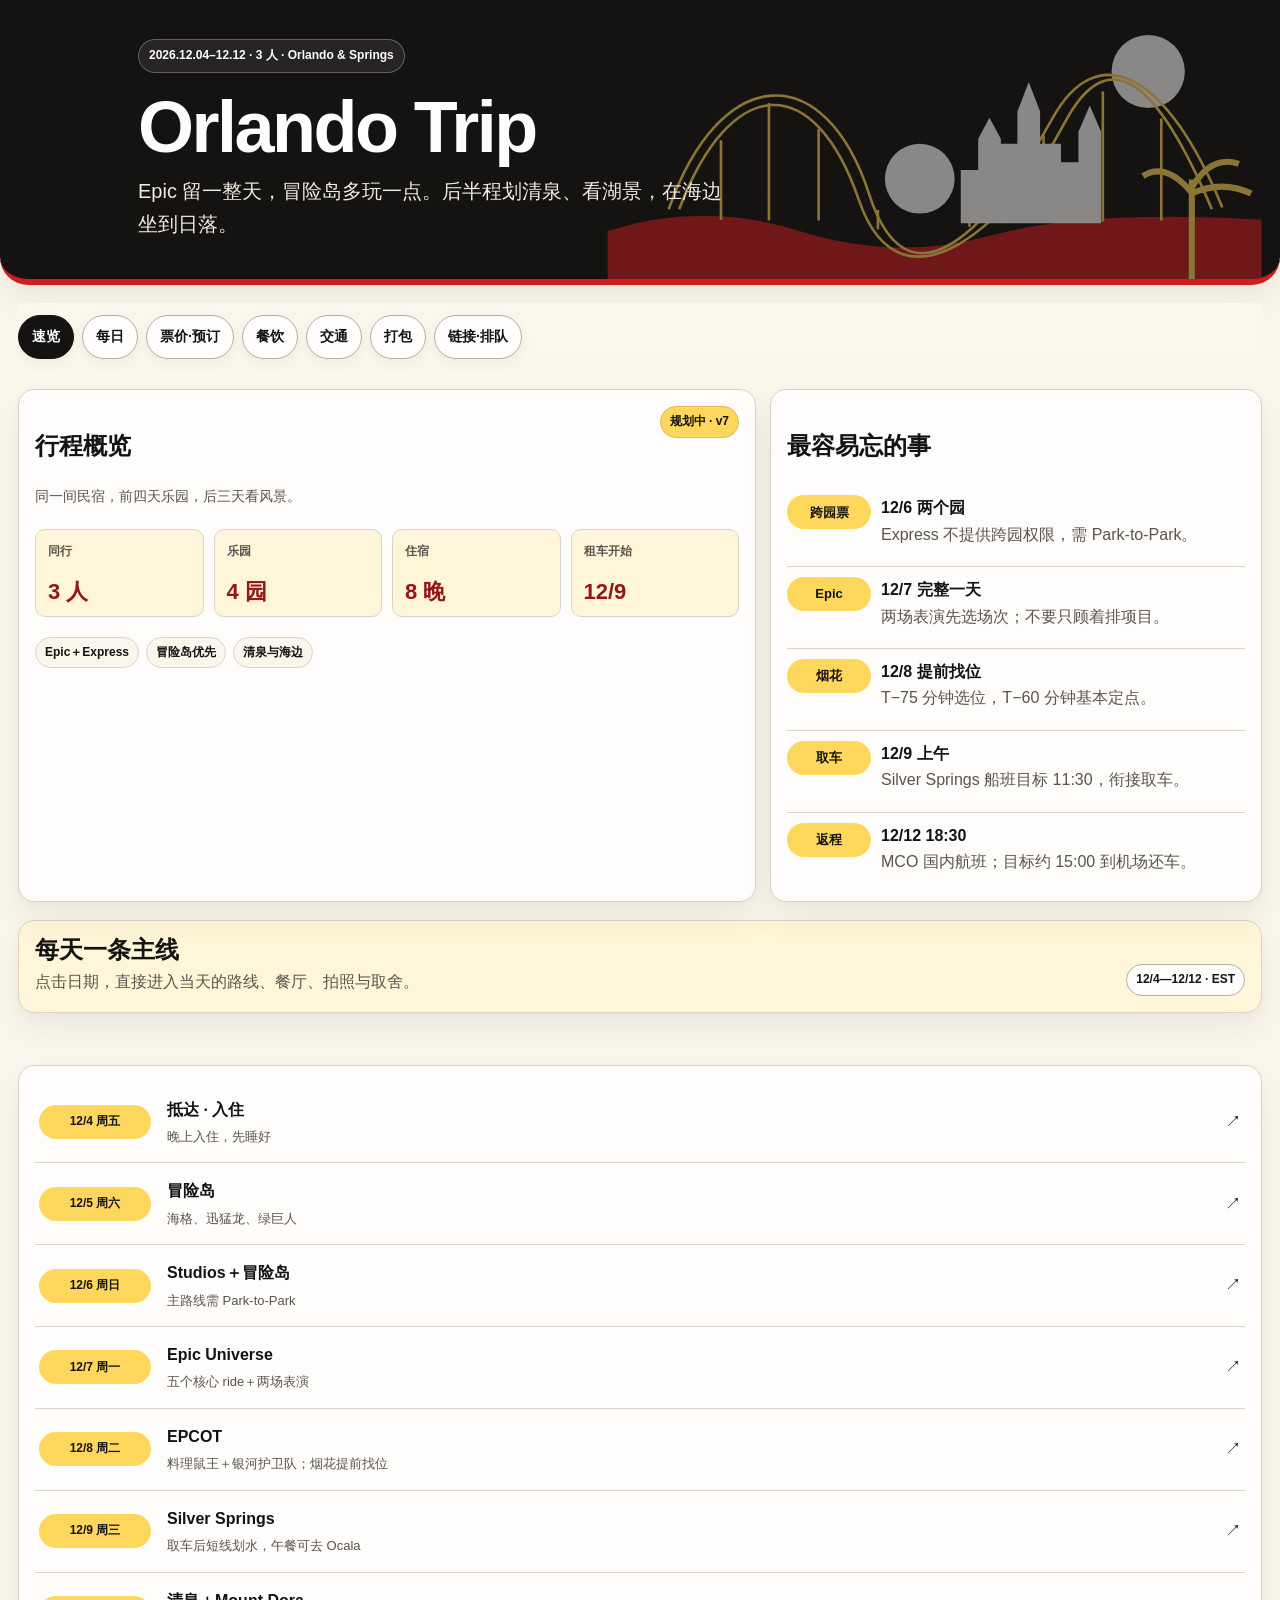
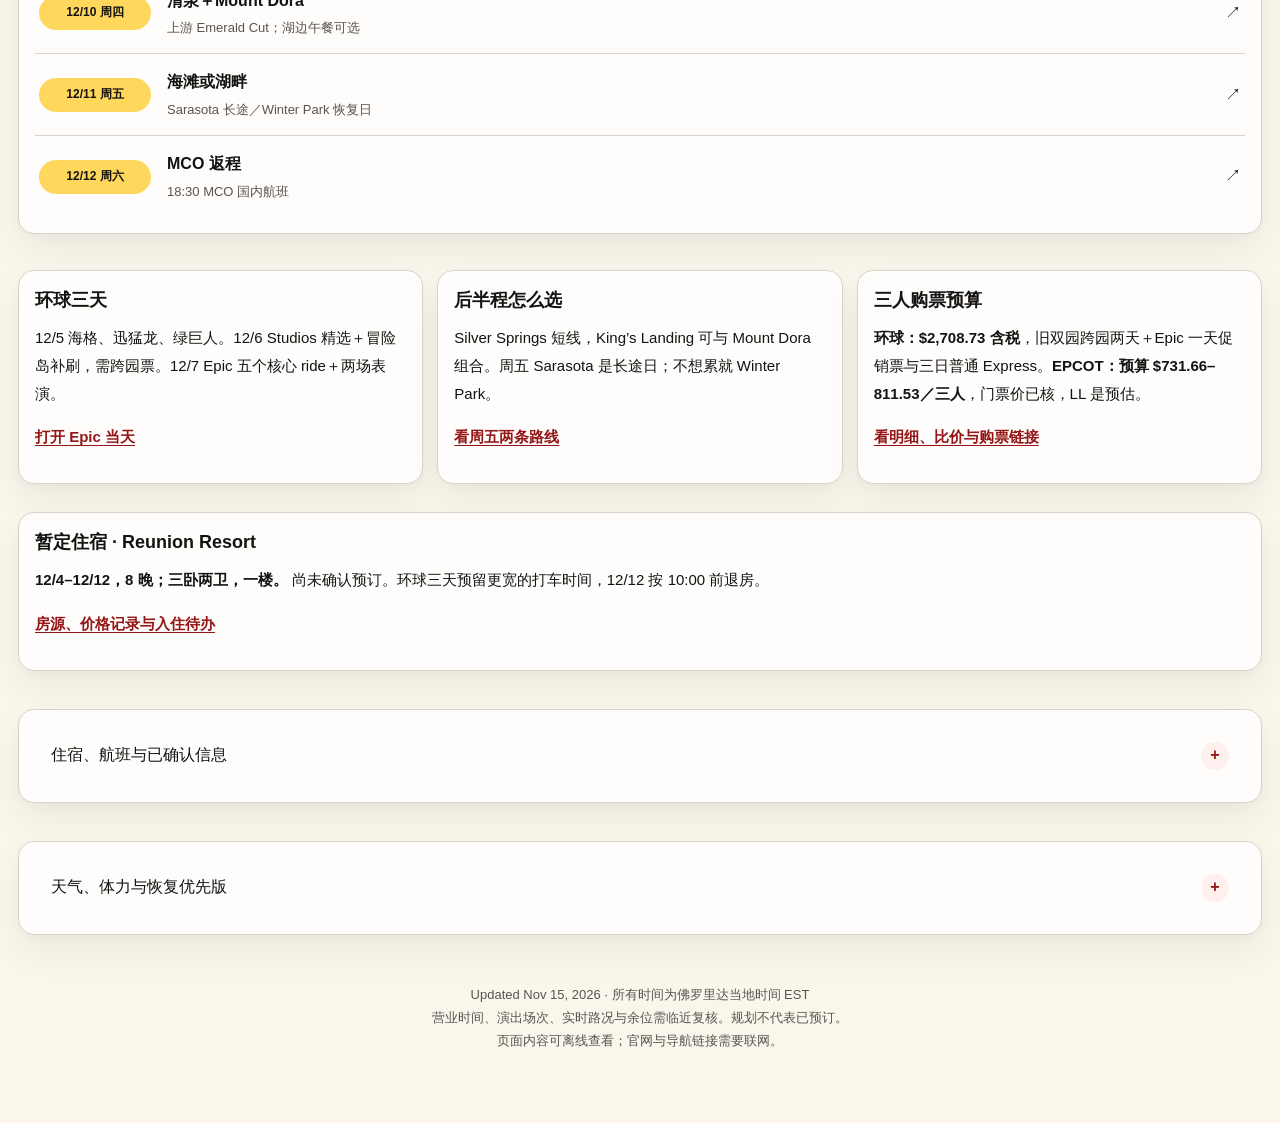
==== commit 2506aa65: "Add daily attraction photos and portable itinerary build" ====
--- a/index.html
+++ b/index.html
@@ -1252,7 +1252,33 @@
   .date-box { background: var(--gold-soft); color: var(--ink); }
   .date-box .month, .date-box .weekday { color: var(--ink); }
 }
-</style></head><body><a class="skip-link" href="#content">跳到行程内容</a><header class="hero" id="top"><svg class="hero-art" viewBox="0 0 750 320" aria-hidden="true"><circle cx="620" cy="82" r="42" fill="var(--mickey-white)"/><path d="M0 265 Q110 230 220 265 T440 270 T750 252V320H0Z" fill="var(--mickey-red)"/><g fill="none" stroke="var(--mickey-yellow)" stroke-width="3"><path d="M70 240C130 70 250 68 300 223S458 230 510 136S642 83 705 238"/><path d="M82 240C142 82 238 83 288 229S470 245 523 143S633 98 693 240"/><path d="M130 161V252M185 118V253M242 148V253M310 241V263M415 229V260M500 155V251M568 105V254M635 136V253"/></g><g fill="var(--mickey-white)"><path d="M450 256V165H470V128L483 94L496 128V165H520V256Z"/><path d="M405 256V195H425V159L438 135L451 159V256Z"/><path d="M520 256V186H540V151L553 121L566 151V256Z"/><circle cx="358" cy="205" r="40"/></g><g fill="none" stroke="var(--mickey-yellow)" stroke-width="7"><path d="M670 320V206M670 221Q640 185 614 202M670 215Q693 177 724 188M670 222Q705 206 738 222"/></g></svg><div class="hero-inner"><span class="eyebrow">2026.12.04–12.12 · 3 人 · Orlando & Springs</span><h1>Orlando Trip</h1><p>Epic 留一整天，冒险岛多玩一点。后半程划清泉、看湖景，在海边坐到日落。</p></div></header><main class="app-shell" id="content"><nav class="nav-strip" aria-label="页面导航"><a href="#home">速览</a><a href="#timeline">每日</a><a href="#bookings">票价·预订</a><a href="#food">餐饮</a><a href="#transport">交通</a><a href="#packing">打包</a><a href="#links">链接·排队</a></nav><section class="app-view" id="home" data-view="home"><div class="home-stack"><div class="top-grid"><section class="panel"><div class="card-title"><div><h2>行程概览</h2><p>同一间民宿，前四天乐园，后三天看风景。</p></div><span class="badge pending">规划中 · v6</span></div><div class="stats"><div class="stat"><span>同行</span><strong>3 人</strong></div><div class="stat"><span>乐园</span><strong>4 园</strong></div><div class="stat"><span>住宿</span><strong>8 晚</strong></div><div class="stat"><span>租车开始</span><strong>12/9</strong></div></div><div class="route-line"><span>Epic＋Express</span><span>冒险岛优先</span><span>清泉与海边</span></div></section><section class="panel"><div class="card-title"><h2>最容易忘的事</h2></div><div class="quick-list"><div class="quick-row"><span class="time-chip">跨园票</span><div><strong>12/6 两个园</strong><br><span class="muted">Express 不提供跨园权限，需 Park-to-Park。</span></div></div><div class="quick-row"><span class="time-chip">Epic</span><div><strong>12/7 完整一天</strong><br><span class="muted">两场表演先选场次；不要只顾着排项目。</span></div></div><div class="quick-row"><span class="time-chip">烟花</span><div><strong>12/8 提前找位</strong><br><span class="muted">T−75 分钟选位，T−60 分钟基本定点。</span></div></div><div class="quick-row"><span class="time-chip">取车</span><div><strong>12/9 上午</strong><br><span class="muted">Silver Springs 船班目标 11:30，衔接取车。</span></div></div><div class="quick-row"><span class="time-chip">返程</span><div><strong>12/12 18:30</strong><br><span class="muted">MCO 国内航班；目标约 15:00 到机场还车。</span></div></div></div></section></div><div class="view-banner"><div><h2>每天一条主线</h2><p>点击日期，直接进入当天的路线、餐厅、拍照与取舍。</p></div><span class="badge flex">12/4—12/12 · EST</span></div><section class="panel"><a class="overview-row" href="#day-12-4"><span class="time-chip">12/4 周五</span><span><strong>抵达 · 入住</strong><small>晚上入住，先睡好</small></span><span aria-hidden="true">↗</span></a><a class="overview-row" href="#day-12-5"><span class="time-chip">12/5 周六</span><span><strong>冒险岛</strong><small>海格、迅猛龙、绿巨人</small></span><span aria-hidden="true">↗</span></a><a class="overview-row" href="#day-12-6"><span class="time-chip">12/6 周日</span><span><strong>Studios＋冒险岛</strong><small>主路线需 Park-to-Park</small></span><span aria-hidden="true">↗</span></a><a class="overview-row" href="#day-12-7"><span class="time-chip">12/7 周一</span><span><strong>Epic Universe</strong><small>五个核心 ride＋两场表演</small></span><span aria-hidden="true">↗</span></a><a class="overview-row" href="#day-12-8"><span class="time-chip">12/8 周二</span><span><strong>EPCOT</strong><small>料理鼠王＋银河护卫队；烟花提前找位</small></span><span aria-hidden="true">↗</span></a><a class="overview-row" href="#day-12-9"><span class="time-chip">12/9 周三</span><span><strong>Silver Springs</strong><small>取车后短线划水，午餐可去 Ocala</small></span><span aria-hidden="true">↗</span></a><a class="overview-row" href="#day-12-10"><span class="time-chip">12/10 周四</span><span><strong>清泉＋Mount Dora</strong><small>上游 Emerald Cut；湖边午餐可选</small></span><span aria-hidden="true">↗</span></a><a class="overview-row" href="#day-12-11"><span class="time-chip">12/11 周五</span><span><strong>海滩或湖畔</strong><small>Sarasota 长途／Winter Park 恢复日</small></span><span aria-hidden="true">↗</span></a><a class="overview-row" href="#day-12-12"><span class="time-chip">12/12 周六</span><span><strong>MCO 返程</strong><small>18:30 MCO 国内航班</small></span><span aria-hidden="true">↗</span></a></section><div class="decision-grid"><article class="card prose"><div class="card-title"><h3>环球三天</h3></div><p>12/5 海格、迅猛龙、绿巨人。12/6 Studios 精选＋冒险岛补刷，需跨园票。12/7 Epic 五个核心 ride＋两场表演。</p>
+
+.day-layout{display:grid;grid-template-columns:minmax(0,1fr) 250px;gap:24px;align-items:start}
+.day-copy,.day-photos{min-width:0}
+.day-photos{border-left:1px solid var(--line);padding-left:18px}
+.day-photos>h3{margin:0 0 4px;padding:0;border:0;font-size:17px}
+.day-photos>h3 span{font-size:12px;font-weight:400;color:var(--muted);margin-left:6px}
+.prose .photo-note{font-size:12px;line-height:1.6;color:var(--muted);margin:0 0 14px}
+.photo-grid{display:grid;gap:18px}
+.project-photo{margin:0;overflow:hidden;border:1px solid var(--line);border-radius:12px;background:var(--paper)}
+.photo-zoom{display:block;width:100%;border:0;padding:0;background:#eee9df;cursor:zoom-in;overflow:hidden}
+.photo-zoom img{display:block;width:100%;height:auto;aspect-ratio:4/3;object-fit:cover}
+.project-photo figcaption{display:grid;grid-template-columns:24px minmax(0,1fr);gap:4px 6px;padding:10px 11px}
+.project-photo strong{font-size:13px;line-height:1.5;color:var(--ink)}
+.photo-order{font-size:11px;font-weight:750;color:var(--muted);font-variant-numeric:tabular-nums;padding-top:2px}
+.photo-tag,.photo-credit{grid-column:2;font-size:11px;line-height:1.6}
+.photo-tag{color:var(--muted)}
+.photo-credit{font-weight:400}
+.photo-viewer{border:1px solid var(--line);border-radius:16px;padding:18px;background:var(--paper);color:var(--ink);max-width:min(960px,94vw);max-height:92dvh;overflow:auto}
+.photo-viewer::backdrop{background:rgba(0,0,0,.82)}
+.photo-viewer img{display:block;max-width:100%;max-height:73dvh;object-fit:contain;margin:12px auto}
+.photo-viewer p{margin:10px 0 0;text-align:center;font-size:15px}
+.photo-close{display:block;margin-left:auto;min-height:44px;padding:8px 16px;border:1px solid var(--line);border-radius:8px;background:var(--paper);color:var(--ink);font:inherit;cursor:pointer}
+@media(min-width:1200px){.app-shell{max-width:1400px}}
+@media(max-width:1100px){.day-layout{display:flex;flex-direction:column}.day-photos{order:-1;width:100%;border-left:0;border-bottom:1px solid var(--line);padding:0 0 20px;margin-bottom:6px}.photo-grid{grid-template-columns:repeat(3,minmax(0,1fr));gap:12px}.day-copy{width:100%}}
+@media(max-width:720px){.photo-grid{grid-template-columns:repeat(2,minmax(0,1fr));gap:10px}.project-photo figcaption{padding:9px;grid-template-columns:18px minmax(0,1fr);gap:3px 5px}.project-photo strong{font-size:12px}.photo-credit,.photo-tag{font-size:10px}.photo-viewer{padding:12px}.day-layout{gap:16px}}
+@media print{.day-layout{display:block}.day-photos{border-left:0;padding:0}.photo-grid{grid-template-columns:repeat(4,minmax(0,1fr))}.project-photo{break-inside:avoid}.photo-viewer{display:none!important}}
+</style></head><body><a class="skip-link" href="#content">跳到行程内容</a><header class="hero" id="top"><svg class="hero-art" viewBox="0 0 750 320" aria-hidden="true"><circle cx="620" cy="82" r="42" fill="var(--mickey-white)"/><path d="M0 265 Q110 230 220 265 T440 270 T750 252V320H0Z" fill="var(--mickey-red)"/><g fill="none" stroke="var(--mickey-yellow)" stroke-width="3"><path d="M70 240C130 70 250 68 300 223S458 230 510 136S642 83 705 238"/><path d="M82 240C142 82 238 83 288 229S470 245 523 143S633 98 693 240"/><path d="M130 161V252M185 118V253M242 148V253M310 241V263M415 229V260M500 155V251M568 105V254M635 136V253"/></g><g fill="var(--mickey-white)"><path d="M450 256V165H470V128L483 94L496 128V165H520V256Z"/><path d="M405 256V195H425V159L438 135L451 159V256Z"/><path d="M520 256V186H540V151L553 121L566 151V256Z"/><circle cx="358" cy="205" r="40"/></g><g fill="none" stroke="var(--mickey-yellow)" stroke-width="7"><path d="M670 320V206M670 221Q640 185 614 202M670 215Q693 177 724 188M670 222Q705 206 738 222"/></g></svg><div class="hero-inner"><span class="eyebrow">2026.12.04–12.12 · 3 人 · Orlando & Springs</span><h1>Orlando Trip</h1><p>Epic 留一整天，冒险岛多玩一点。后半程划清泉、看湖景，在海边坐到日落。</p></div></header><main class="app-shell" id="content"><nav class="nav-strip" aria-label="页面导航"><a href="#home">速览</a><a href="#timeline">每日</a><a href="#bookings">票价·预订</a><a href="#food">餐饮</a><a href="#transport">交通</a><a href="#packing">打包</a><a href="#links">链接·排队</a></nav><section class="app-view" id="home" data-view="home"><div class="home-stack"><div class="top-grid"><section class="panel"><div class="card-title"><div><h2>行程概览</h2><p>同一间民宿，前四天乐园，后三天看风景。</p></div><span class="badge pending">规划中 · v7</span></div><div class="stats"><div class="stat"><span>同行</span><strong>3 人</strong></div><div class="stat"><span>乐园</span><strong>4 园</strong></div><div class="stat"><span>住宿</span><strong>8 晚</strong></div><div class="stat"><span>租车开始</span><strong>12/9</strong></div></div><div class="route-line"><span>Epic＋Express</span><span>冒险岛优先</span><span>清泉与海边</span></div></section><section class="panel"><div class="card-title"><h2>最容易忘的事</h2></div><div class="quick-list"><div class="quick-row"><span class="time-chip">跨园票</span><div><strong>12/6 两个园</strong><br><span class="muted">Express 不提供跨园权限，需 Park-to-Park。</span></div></div><div class="quick-row"><span class="time-chip">Epic</span><div><strong>12/7 完整一天</strong><br><span class="muted">两场表演先选场次；不要只顾着排项目。</span></div></div><div class="quick-row"><span class="time-chip">烟花</span><div><strong>12/8 提前找位</strong><br><span class="muted">T−75 分钟选位，T−60 分钟基本定点。</span></div></div><div class="quick-row"><span class="time-chip">取车</span><div><strong>12/9 上午</strong><br><span class="muted">Silver Springs 船班目标 11:30，衔接取车。</span></div></div><div class="quick-row"><span class="time-chip">返程</span><div><strong>12/12 18:30</strong><br><span class="muted">MCO 国内航班；目标约 15:00 到机场还车。</span></div></div></div></section></div><div class="view-banner"><div><h2>每天一条主线</h2><p>点击日期，直接进入当天的路线、餐厅、拍照与取舍。</p></div><span class="badge flex">12/4—12/12 · EST</span></div><section class="panel"><a class="overview-row" href="#day-12-4"><span class="time-chip">12/4 周五</span><span><strong>抵达 · 入住</strong><small>晚上入住，先睡好</small></span><span aria-hidden="true">↗</span></a><a class="overview-row" href="#day-12-5"><span class="time-chip">12/5 周六</span><span><strong>冒险岛</strong><small>海格、迅猛龙、绿巨人</small></span><span aria-hidden="true">↗</span></a><a class="overview-row" href="#day-12-6"><span class="time-chip">12/6 周日</span><span><strong>Studios＋冒险岛</strong><small>主路线需 Park-to-Park</small></span><span aria-hidden="true">↗</span></a><a class="overview-row" href="#day-12-7"><span class="time-chip">12/7 周一</span><span><strong>Epic Universe</strong><small>五个核心 ride＋两场表演</small></span><span aria-hidden="true">↗</span></a><a class="overview-row" href="#day-12-8"><span class="time-chip">12/8 周二</span><span><strong>EPCOT</strong><small>料理鼠王＋银河护卫队；烟花提前找位</small></span><span aria-hidden="true">↗</span></a><a class="overview-row" href="#day-12-9"><span class="time-chip">12/9 周三</span><span><strong>Silver Springs</strong><small>取车后短线划水，午餐可去 Ocala</small></span><span aria-hidden="true">↗</span></a><a class="overview-row" href="#day-12-10"><span class="time-chip">12/10 周四</span><span><strong>清泉＋Mount Dora</strong><small>上游 Emerald Cut；湖边午餐可选</small></span><span aria-hidden="true">↗</span></a><a class="overview-row" href="#day-12-11"><span class="time-chip">12/11 周五</span><span><strong>海滩或湖畔</strong><small>Sarasota 长途／Winter Park 恢复日</small></span><span aria-hidden="true">↗</span></a><a class="overview-row" href="#day-12-12"><span class="time-chip">12/12 周六</span><span><strong>MCO 返程</strong><small>18:30 MCO 国内航班</small></span><span aria-hidden="true">↗</span></a></section><div class="decision-grid"><article class="card prose"><div class="card-title"><h3>环球三天</h3></div><p>12/5 海格、迅猛龙、绿巨人。12/6 Studios 精选＋冒险岛补刷，需跨园票。12/7 Epic 五个核心 ride＋两场表演。</p>
 <p><a href="#day-12-7" target="_blank" rel="noopener noreferrer">打开 Epic 当天</a></p></article><article class="card prose"><div class="card-title"><h3>后半程怎么选</h3></div><p>Silver Springs 短线，King’s Landing 可与 Mount Dora 组合。周五 Sarasota 是长途日；不想累就 Winter Park。</p>
 <p><a href="#day-12-11" target="_blank" rel="noopener noreferrer">看周五两条路线</a></p></article><article class="card prose"><div class="card-title"><h3>三人购票预算</h3></div><p><strong>环球：$2,708.73 含税</strong>，旧双园跨园两天＋Epic 一天促销票与三日普通 Express。<strong>EPCOT：预算 $731.66–811.53／三人</strong>，门票价已核，LL 是预估。</p>
 <p><a href="#bookings" target="_blank" rel="noopener noreferrer">看明细、比价与购票链接</a></p></article></div><article class="card prose"><div class="card-title"><h3>暂定住宿 · Reunion Resort</h3></div><p><strong>12/4–12/12，8 晚；三卧两卫，一楼。</strong> 尚未确认预订。环球三天预留更宽的打车时间，12/12 按 10:00 前退房。</p>
@@ -1277,21 +1303,21 @@
 <h3>Express 怎么买、怎么用</h3>
 <div class="table-scroll" tabindex="0" role="region" aria-label="行程详情表，可左右滑动"><table><thead><tr><th scope="col">日期</th><th scope="col">建议匹配的 Express</th><th scope="col">注意</th></tr></thead><tbody><tr><td>12/5</td><td>冒险岛当日 Express；想同日多次刷绿巨人／迅猛龙，可比较 Unlimited</td><td>普通版通常每个参与项目一次；Unlimited 是否值得取决于重刷意愿与价差</td></tr><tr><td>12/6</td><td>若按跨园路线且希望两园都用 Express，选择覆盖 Studios＋冒险岛的当日产品</td><td>不要只买 Studios Express 后默认下午冒险岛也能用；也可下午普通排队</td></tr><tr><td>12/7</td><td><strong>Epic 当日 Universal Express</strong>，三人分别购买／绑定</td><td>目前官方列 Epic 不提供 Unlimited；同一项目第二次不能默认继续走 Express</td></tr></tbody></table></div>
 <p><strong>海格单独处理：</strong> 2026/11/15 核价时发现代理商 Express 清单列有海格，而官网 FAQ 仍列为不适用，信息有冲突。因此本版保留普通排队缓冲；购买时向官方／商家核对具体产品，现场再确认，不承诺一定覆盖。以上票种与限制见<a href="https://www.universalorlando.com/web/en/us/tickets-packages/express-passes" target="_blank" rel="noopener noreferrer">环球官方 Express 页面</a>。</p>
-<p><strong>Epic 的五个目标 ride 和两场表演，当前官方均列在 Express 参与范围内。</strong> 但 Express 仍需等待、演出仍按场次入场，也可能满场；到场时先看 App，锁定两场演出的可行时段，建议提前约 20–30 分钟到入口询问，服从工作人员要求。<a href="https://blog.discoveruniversal.com/guides-and-tips/complete-guide-to-express-passes-at-universal-orlando-resort/" target="_blank" rel="noopener noreferrer">官方 Express 使用指南</a></p></details><article class="day-card day-detail" id="day-12-4" data-day-id="day-12-4" hidden><div class="date-box"><div class="month">DEC 2026</div><div class="daynum">04</div><div class="weekday">周五</div></div><div class="day-content prose"><h2>抵达、入住</h2><p><strong>主线：顺利入住，给第一天留体力。</strong></p>
+<p><strong>Epic 的五个目标 ride 和两场表演，当前官方均列在 Express 参与范围内。</strong> 但 Express 仍需等待、演出仍按场次入场，也可能满场；到场时先看 App，锁定两场演出的可行时段，建议提前约 20–30 分钟到入口询问，服从工作人员要求。<a href="https://blog.discoveruniversal.com/guides-and-tips/complete-guide-to-express-passes-at-universal-orlando-resort/" target="_blank" rel="noopener noreferrer">官方 Express 使用指南</a></p></details><article class="day-card day-detail" id="day-12-4" data-day-id="day-12-4" hidden><div class="date-box"><div class="month">DEC 2026</div><div class="daynum">04</div><div class="weekday">周五</div></div><div class="day-content prose"><h2>抵达、入住</h2><div class="day-layout"><div class="day-copy"><p><strong>主线：顺利入住，给第一天留体力。</strong></p>
 <div class="table-scroll" tabindex="0" role="region" aria-label="行程详情表，可左右滑动"><table><thead><tr><th scope="col">时段</th><th scope="col">安排</th></tr></thead><tbody><tr><td>晚上抵达后</td><td>打车去暂定的 Reunion Resort 一楼公寓；核对门牌与门禁，提前将司机进入方式准备好。航班时间未提供，不设固定到达时刻</td></tr><tr><td>入住后</td><td>确认门锁／入住说明；有需要就叫餐或外卖补早餐、水和简单零食</td></tr><tr><td>睡前 15 分钟</td><td>门票绑定、手机充电，备好步行鞋、薄外套、充电宝和小包</td></tr></tbody></table></div>
-<p>不为了超市采购专门绕远路。如果抵达很晚，周六不必硬抢开门，把当日项目减到最想玩的几个。</p></div></article><article class="day-card day-detail" id="day-12-5" data-day-id="day-12-5" hidden><div class="date-box"><div class="month">DEC 2026</div><div class="daynum">05</div><div class="weekday">周六</div></div><div class="day-content prose"><h2>冒险岛：海格＋迅猛龙＋绿巨人</h2><p><strong>当日排队：</strong> <a href="https://queue-times.com/en-US/parks/64/queue_times" target="_blank" rel="noopener noreferrer">冒险岛实时队列</a>。官方 App 优先；网页公布普通队等待，不是 Express 等待。</p>
+<p>不为了超市采购专门绕远路。如果抵达很晚，周六不必硬抢开门，把当日项目减到最想玩的几个。</p></div></div></div></article><article class="day-card day-detail" id="day-12-5" data-day-id="day-12-5" hidden><div class="date-box"><div class="month">DEC 2026</div><div class="daynum">05</div><div class="weekday">周六</div></div><div class="day-content prose"><h2>冒险岛：海格＋迅猛龙＋绿巨人</h2><div class="day-layout"><div class="day-copy"><p><strong>当日排队：</strong> <a href="https://queue-times.com/en-US/parks/64/queue_times" target="_blank" rel="noopener noreferrer">冒险岛实时队列</a>。官方 App 优先；网页公布普通队等待，不是 Express 等待。</p>
 <p><strong>路线思路：</strong> 正门 → Hogsmeade 海格与城堡 → 午餐 → Jurassic 迅猛龙 → Marvel 绿巨人／蜘蛛侠 → 傍晚园景。 <strong>今日必须优先：海格、迅猛龙、绿巨人。</strong> 其他项目按体力挑，不让附加项目吃掉拍照和坐下休息。</p>
 <p>以下按正式开园前后安排；当天开关园时间尚未核实，不把示例时段当官方营业表。住民宿，不按酒店提前入园资格规划。</p>
 <div class="table-scroll" tabindex="0" role="region" aria-label="行程详情表，可左右滑动"><table><thead><tr><th scope="col">时段</th><th scope="col">安排</th><th scope="col">Express／临场判断</th></tr></thead><tbody><tr><td>正式开园前约 60 分钟</td><td>到环球指定下客区，安检、经 CityWalk 步行入园</td><td>给下车到园门留 30–45 分钟；前晚很晚入住就不硬抢开门</td></tr><tr><td>开园后第一段</td><td><strong>Hagrid’s 海格摩托</strong></td><td>按普通队列预留约 60–120 分钟的规划空间，实际可能更久；未开放就先玩附近，不原地无限等</td></tr><tr><td>上午后段</td><td><strong>Forbidden Journey 可选＋Hogsmeade／城堡拍照</strong></td><td>如玩则用适用的 Express；拍照单独留 30–45 分钟</td></tr><tr><td>约 11:30–12:30</td><td><strong>Three Broomsticks 午餐＋休息</strong></td><td>坐下至少 45 分钟；若海格排队拖后，餐点跟着后移，不取消午餐</td></tr><tr><td>午餐后先散步</td><td>走到 Jurassic 区，喝水、拍园景</td><td>不刚吃饱就连续坐强刺激项目</td></tr><tr><td>下午第一段</td><td><strong>VelociCoaster 迅猛龙</strong></td><td>使用适用 Express；第一次满意且不想重刷，就把后面时间留园景</td></tr><tr><td>下午第二段</td><td><strong>Hulk 绿巨人＋Spider-Man 可选</strong></td><td>使用适用 Express；两项刺激项目之间穿插休息</td></tr><tr><td>约 16:00–17:00</td><td>Port of Entry、Seuss Landing 或喜欢的区域拍照</td><td>留 30–45 分钟；控制折返，周日有跨园票还可回来</td></tr><tr><td>入夜后、关园前</td><td>Hogsmeade 节日灯光／城堡外观；有精力再看海格等待情况</td><td>不把海格第一次留到关园前赌运行；是否二刷由体力和真实排队决定</td></tr></tbody></table></div>
 <p><strong>如果海格已显示很长等待：</strong> 先确认三人是否愿意把约 2 小时交给它；不愿等就先完成附近项目，下午再查。周日跨园补刷是后备机会，不能保证届时更短或一定开放。</p>
 <p><strong>午餐建议：Three Broomsticks 三把扫帚。</strong> 位于 Hogsmeade，英式简餐与主题环境适合在这段路线吃午餐。按菜单选 Fish and Chips、Shepherd’s Pie 或其他个人主食；三人不必为了套餐硬点超量。<a href="https://www.universalorlando.com/web/en/us/things-to-do/dining/three-broomsticks" target="_blank" rel="noopener noreferrer">官方餐厅与菜单</a></p>
-<p><strong>晚餐：</strong> 关园和打车时间确定后就近解决，或回民宿吃；不另订一个必须准点赶到的远餐厅。12 月不主动加容易湿透的水上项目。</p></div></article><article class="day-card day-detail" id="day-12-6" data-day-id="day-12-6" hidden><div class="date-box"><div class="month">DEC 2026</div><div class="daynum">06</div><div class="weekday">周日</div></div><div class="day-content prose"><h2>Studios 精选半日＋冒险岛补刷</h2><p><strong>当日排队：</strong> <a href="https://queue-times.com/en-US/parks/65/queue_times" target="_blank" rel="noopener noreferrer">Studios 实时队列</a> · <a href="https://queue-times.com/en-US/parks/64/queue_times" target="_blank" rel="noopener noreferrer">冒险岛实时队列</a>。跨园前先查目标运行情况。</p>
+<p><strong>晚餐：</strong> 关园和打车时间确定后就近解决，或回民宿吃；不另订一个必须准点赶到的远餐厅。12 月不主动加容易湿透的水上项目。</p></div><aside class="day-photos" aria-label="12/5 项目图片"><h3>今天会看到什么 <span>7 张</span></h3><p class="photo-note">点击放大 · 可选项目按体力取舍</p><div class="photo-grid"><figure class="project-photo"><button type="button" class="photo-zoom" aria-label="放大：海格摩托"><img src="[data-uri]" alt="海格摩托：项目与景观参考图" loading="lazy" decoding="async" width="800" height="600"></button><figcaption><span class="photo-order">01</span><strong>海格摩托</strong><span class="photo-tag">必玩</span><a class="photo-credit" href="https://blog.discoveruniversal.com/attractions/the-ultimate-guide-to-hagrids-magical-creatures-motorbike-adventure-at-universal-orlando-resort/" target="_blank" rel="noopener noreferrer">图片来源：Universal Orlando Resort</a></figcaption></figure><figure class="project-photo"><button type="button" class="photo-zoom" aria-label="放大：禁忌之旅／霍格沃茨城堡"><img src="[data-uri]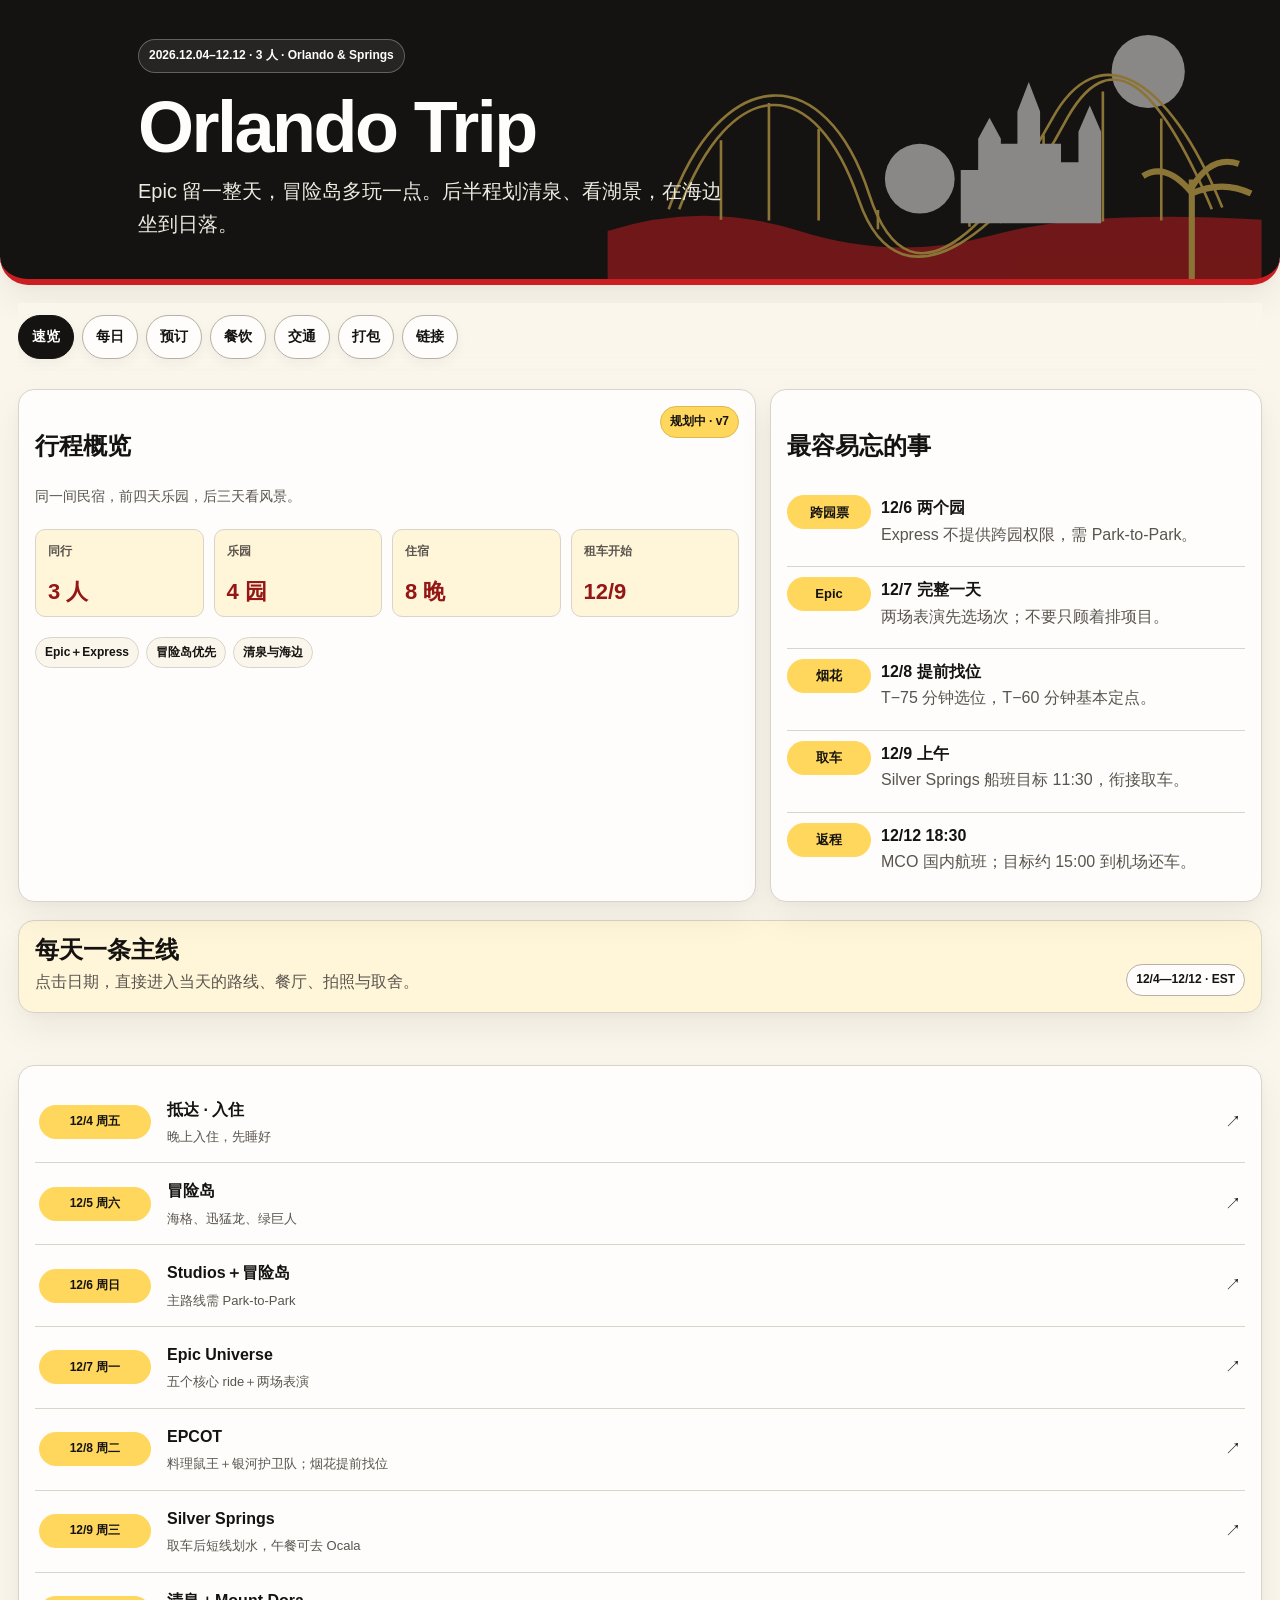
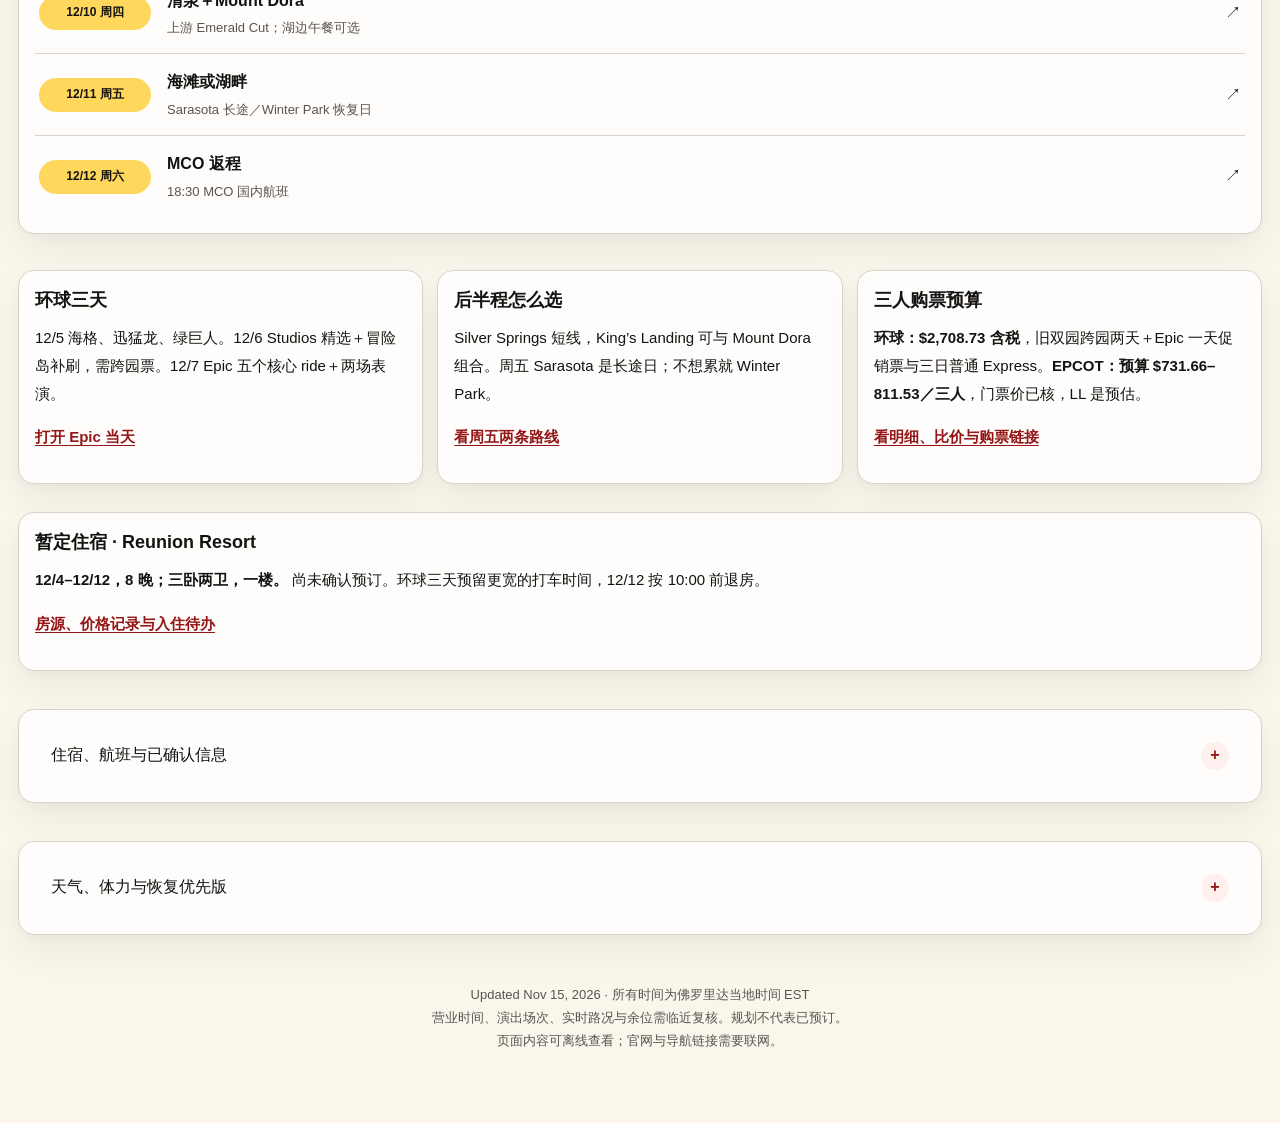
==== commit c893e113: "Restore compact Hawaii-style mobile navigation tabs" ====
--- a/index.html
+++ b/index.html
@@ -1278,7 +1278,35 @@
 @media(max-width:1100px){.day-layout{display:flex;flex-direction:column}.day-photos{order:-1;width:100%;border-left:0;border-bottom:1px solid var(--line);padding:0 0 20px;margin-bottom:6px}.photo-grid{grid-template-columns:repeat(3,minmax(0,1fr));gap:12px}.day-copy{width:100%}}
 @media(max-width:720px){.photo-grid{grid-template-columns:repeat(2,minmax(0,1fr));gap:10px}.project-photo figcaption{padding:9px;grid-template-columns:18px minmax(0,1fr);gap:3px 5px}.project-photo strong{font-size:12px}.photo-credit,.photo-tag{font-size:10px}.photo-viewer{padding:12px}.day-layout{gap:16px}}
 @media print{.day-layout{display:block}.day-photos{border-left:0;padding:0}.photo-grid{grid-template-columns:repeat(4,minmax(0,1fr))}.project-photo{break-inside:avoid}.photo-viewer{display:none!important}}
-</style></head><body><a class="skip-link" href="#content">跳到行程内容</a><header class="hero" id="top"><svg class="hero-art" viewBox="0 0 750 320" aria-hidden="true"><circle cx="620" cy="82" r="42" fill="var(--mickey-white)"/><path d="M0 265 Q110 230 220 265 T440 270 T750 252V320H0Z" fill="var(--mickey-red)"/><g fill="none" stroke="var(--mickey-yellow)" stroke-width="3"><path d="M70 240C130 70 250 68 300 223S458 230 510 136S642 83 705 238"/><path d="M82 240C142 82 238 83 288 229S470 245 523 143S633 98 693 240"/><path d="M130 161V252M185 118V253M242 148V253M310 241V263M415 229V260M500 155V251M568 105V254M635 136V253"/></g><g fill="var(--mickey-white)"><path d="M450 256V165H470V128L483 94L496 128V165H520V256Z"/><path d="M405 256V195H425V159L438 135L451 159V256Z"/><path d="M520 256V186H540V151L553 121L566 151V256Z"/><circle cx="358" cy="205" r="40"/></g><g fill="none" stroke="var(--mickey-yellow)" stroke-width="7"><path d="M670 320V206M670 221Q640 185 614 202M670 215Q693 177 724 188M670 222Q705 206 738 222"/></g></svg><div class="hero-inner"><span class="eyebrow">2026.12.04–12.12 · 3 人 · Orlando & Springs</span><h1>Orlando Trip</h1><p>Epic 留一整天，冒险岛多玩一点。后半程划清泉、看湖景，在海边坐到日落。</p></div></header><main class="app-shell" id="content"><nav class="nav-strip" aria-label="页面导航"><a href="#home">速览</a><a href="#timeline">每日</a><a href="#bookings">票价·预订</a><a href="#food">餐饮</a><a href="#transport">交通</a><a href="#packing">打包</a><a href="#links">链接·排队</a></nav><section class="app-view" id="home" data-view="home"><div class="home-stack"><div class="top-grid"><section class="panel"><div class="card-title"><div><h2>行程概览</h2><p>同一间民宿，前四天乐园，后三天看风景。</p></div><span class="badge pending">规划中 · v7</span></div><div class="stats"><div class="stat"><span>同行</span><strong>3 人</strong></div><div class="stat"><span>乐园</span><strong>4 园</strong></div><div class="stat"><span>住宿</span><strong>8 晚</strong></div><div class="stat"><span>租车开始</span><strong>12/9</strong></div></div><div class="route-line"><span>Epic＋Express</span><span>冒险岛优先</span><span>清泉与海边</span></div></section><section class="panel"><div class="card-title"><h2>最容易忘的事</h2></div><div class="quick-list"><div class="quick-row"><span class="time-chip">跨园票</span><div><strong>12/6 两个园</strong><br><span class="muted">Express 不提供跨园权限，需 Park-to-Park。</span></div></div><div class="quick-row"><span class="time-chip">Epic</span><div><strong>12/7 完整一天</strong><br><span class="muted">两场表演先选场次；不要只顾着排项目。</span></div></div><div class="quick-row"><span class="time-chip">烟花</span><div><strong>12/8 提前找位</strong><br><span class="muted">T−75 分钟选位，T−60 分钟基本定点。</span></div></div><div class="quick-row"><span class="time-chip">取车</span><div><strong>12/9 上午</strong><br><span class="muted">Silver Springs 船班目标 11:30，衔接取车。</span></div></div><div class="quick-row"><span class="time-chip">返程</span><div><strong>12/12 18:30</strong><br><span class="muted">MCO 国内航班；目标约 15:00 到机场还车。</span></div></div></div></section></div><div class="view-banner"><div><h2>每天一条主线</h2><p>点击日期，直接进入当天的路线、餐厅、拍照与取舍。</p></div><span class="badge flex">12/4—12/12 · EST</span></div><section class="panel"><a class="overview-row" href="#day-12-4"><span class="time-chip">12/4 周五</span><span><strong>抵达 · 入住</strong><small>晚上入住，先睡好</small></span><span aria-hidden="true">↗</span></a><a class="overview-row" href="#day-12-5"><span class="time-chip">12/5 周六</span><span><strong>冒险岛</strong><small>海格、迅猛龙、绿巨人</small></span><span aria-hidden="true">↗</span></a><a class="overview-row" href="#day-12-6"><span class="time-chip">12/6 周日</span><span><strong>Studios＋冒险岛</strong><small>主路线需 Park-to-Park</small></span><span aria-hidden="true">↗</span></a><a class="overview-row" href="#day-12-7"><span class="time-chip">12/7 周一</span><span><strong>Epic Universe</strong><small>五个核心 ride＋两场表演</small></span><span aria-hidden="true">↗</span></a><a class="overview-row" href="#day-12-8"><span class="time-chip">12/8 周二</span><span><strong>EPCOT</strong><small>料理鼠王＋银河护卫队；烟花提前找位</small></span><span aria-hidden="true">↗</span></a><a class="overview-row" href="#day-12-9"><span class="time-chip">12/9 周三</span><span><strong>Silver Springs</strong><small>取车后短线划水，午餐可去 Ocala</small></span><span aria-hidden="true">↗</span></a><a class="overview-row" href="#day-12-10"><span class="time-chip">12/10 周四</span><span><strong>清泉＋Mount Dora</strong><small>上游 Emerald Cut；湖边午餐可选</small></span><span aria-hidden="true">↗</span></a><a class="overview-row" href="#day-12-11"><span class="time-chip">12/11 周五</span><span><strong>海滩或湖畔</strong><small>Sarasota 长途／Winter Park 恢复日</small></span><span aria-hidden="true">↗</span></a><a class="overview-row" href="#day-12-12"><span class="time-chip">12/12 周六</span><span><strong>MCO 返程</strong><small>18:30 MCO 国内航班</small></span><span aria-hidden="true">↗</span></a></section><div class="decision-grid"><article class="card prose"><div class="card-title"><h3>环球三天</h3></div><p>12/5 海格、迅猛龙、绿巨人。12/6 Studios 精选＋冒险岛补刷，需跨园票。12/7 Epic 五个核心 ride＋两场表演。</p>
+
+.nav-strip a{justify-content:center;white-space:nowrap}
+@media(max-width:760px){
+  body{padding-bottom:calc(78px + env(safe-area-inset-bottom))}
+  .nav-strip{
+    position:fixed;
+    inset:auto 0 0;
+    gap:4px;
+    margin:0;
+    padding:8px 10px calc(8px + env(safe-area-inset-bottom));
+    align-items:center;
+    background:var(--paper);
+    backdrop-filter:none;
+  }
+  .nav-strip a{
+    display:flex;
+    flex:1 1 0;
+    min-width:0;
+    min-height:44px;
+    padding:8px 4px;
+    border-radius:12px;
+    font-size:12px;
+    line-height:1.25;
+    text-align:center;
+    white-space:nowrap;
+    box-shadow:none;
+  }
+}
+</style></head><body><a class="skip-link" href="#content">跳到行程内容</a><header class="hero" id="top"><svg class="hero-art" viewBox="0 0 750 320" aria-hidden="true"><circle cx="620" cy="82" r="42" fill="var(--mickey-white)"/><path d="M0 265 Q110 230 220 265 T440 270 T750 252V320H0Z" fill="var(--mickey-red)"/><g fill="none" stroke="var(--mickey-yellow)" stroke-width="3"><path d="M70 240C130 70 250 68 300 223S458 230 510 136S642 83 705 238"/><path d="M82 240C142 82 238 83 288 229S470 245 523 143S633 98 693 240"/><path d="M130 161V252M185 118V253M242 148V253M310 241V263M415 229V260M500 155V251M568 105V254M635 136V253"/></g><g fill="var(--mickey-white)"><path d="M450 256V165H470V128L483 94L496 128V165H520V256Z"/><path d="M405 256V195H425V159L438 135L451 159V256Z"/><path d="M520 256V186H540V151L553 121L566 151V256Z"/><circle cx="358" cy="205" r="40"/></g><g fill="none" stroke="var(--mickey-yellow)" stroke-width="7"><path d="M670 320V206M670 221Q640 185 614 202M670 215Q693 177 724 188M670 222Q705 206 738 222"/></g></svg><div class="hero-inner"><span class="eyebrow">2026.12.04–12.12 · 3 人 · Orlando & Springs</span><h1>Orlando Trip</h1><p>Epic 留一整天，冒险岛多玩一点。后半程划清泉、看湖景，在海边坐到日落。</p></div></header><main class="app-shell" id="content"><nav class="nav-strip" aria-label="页面导航"><a href="#home">速览</a><a href="#timeline">每日</a><a href="#bookings">预订</a><a href="#food">餐饮</a><a href="#transport">交通</a><a href="#packing">打包</a><a href="#links">链接</a></nav><section class="app-view" id="home" data-view="home"><div class="home-stack"><div class="top-grid"><section class="panel"><div class="card-title"><div><h2>行程概览</h2><p>同一间民宿，前四天乐园，后三天看风景。</p></div><span class="badge pending">规划中 · v7</span></div><div class="stats"><div class="stat"><span>同行</span><strong>3 人</strong></div><div class="stat"><span>乐园</span><strong>4 园</strong></div><div class="stat"><span>住宿</span><strong>8 晚</strong></div><div class="stat"><span>租车开始</span><strong>12/9</strong></div></div><div class="route-line"><span>Epic＋Express</span><span>冒险岛优先</span><span>清泉与海边</span></div></section><section class="panel"><div class="card-title"><h2>最容易忘的事</h2></div><div class="quick-list"><div class="quick-row"><span class="time-chip">跨园票</span><div><strong>12/6 两个园</strong><br><span class="muted">Express 不提供跨园权限，需 Park-to-Park。</span></div></div><div class="quick-row"><span class="time-chip">Epic</span><div><strong>12/7 完整一天</strong><br><span class="muted">两场表演先选场次；不要只顾着排项目。</span></div></div><div class="quick-row"><span class="time-chip">烟花</span><div><strong>12/8 提前找位</strong><br><span class="muted">T−75 分钟选位，T−60 分钟基本定点。</span></div></div><div class="quick-row"><span class="time-chip">取车</span><div><strong>12/9 上午</strong><br><span class="muted">Silver Springs 船班目标 11:30，衔接取车。</span></div></div><div class="quick-row"><span class="time-chip">返程</span><div><strong>12/12 18:30</strong><br><span class="muted">MCO 国内航班；目标约 15:00 到机场还车。</span></div></div></div></section></div><div class="view-banner"><div><h2>每天一条主线</h2><p>点击日期，直接进入当天的路线、餐厅、拍照与取舍。</p></div><span class="badge flex">12/4—12/12 · EST</span></div><section class="panel"><a class="overview-row" href="#day-12-4"><span class="time-chip">12/4 周五</span><span><strong>抵达 · 入住</strong><small>晚上入住，先睡好</small></span><span aria-hidden="true">↗</span></a><a class="overview-row" href="#day-12-5"><span class="time-chip">12/5 周六</span><span><strong>冒险岛</strong><small>海格、迅猛龙、绿巨人</small></span><span aria-hidden="true">↗</span></a><a class="overview-row" href="#day-12-6"><span class="time-chip">12/6 周日</span><span><strong>Studios＋冒险岛</strong><small>主路线需 Park-to-Park</small></span><span aria-hidden="true">↗</span></a><a class="overview-row" href="#day-12-7"><span class="time-chip">12/7 周一</span><span><strong>Epic Universe</strong><small>五个核心 ride＋两场表演</small></span><span aria-hidden="true">↗</span></a><a class="overview-row" href="#day-12-8"><span class="time-chip">12/8 周二</span><span><strong>EPCOT</strong><small>料理鼠王＋银河护卫队；烟花提前找位</small></span><span aria-hidden="true">↗</span></a><a class="overview-row" href="#day-12-9"><span class="time-chip">12/9 周三</span><span><strong>Silver Springs</strong><small>取车后短线划水，午餐可去 Ocala</small></span><span aria-hidden="true">↗</span></a><a class="overview-row" href="#day-12-10"><span class="time-chip">12/10 周四</span><span><strong>清泉＋Mount Dora</strong><small>上游 Emerald Cut；湖边午餐可选</small></span><span aria-hidden="true">↗</span></a><a class="overview-row" href="#day-12-11"><span class="time-chip">12/11 周五</span><span><strong>海滩或湖畔</strong><small>Sarasota 长途／Winter Park 恢复日</small></span><span aria-hidden="true">↗</span></a><a class="overview-row" href="#day-12-12"><span class="time-chip">12/12 周六</span><span><strong>MCO 返程</strong><small>18:30 MCO 国内航班</small></span><span aria-hidden="true">↗</span></a></section><div class="decision-grid"><article class="card prose"><div class="card-title"><h3>环球三天</h3></div><p>12/5 海格、迅猛龙、绿巨人。12/6 Studios 精选＋冒险岛补刷，需跨园票。12/7 Epic 五个核心 ride＋两场表演。</p>
 <p><a href="#day-12-7" target="_blank" rel="noopener noreferrer">打开 Epic 当天</a></p></article><article class="card prose"><div class="card-title"><h3>后半程怎么选</h3></div><p>Silver Springs 短线，King’s Landing 可与 Mount Dora 组合。周五 Sarasota 是长途日；不想累就 Winter Park。</p>
 <p><a href="#day-12-11" target="_blank" rel="noopener noreferrer">看周五两条路线</a></p></article><article class="card prose"><div class="card-title"><h3>三人购票预算</h3></div><p><strong>环球：$2,708.73 含税</strong>，旧双园跨园两天＋Epic 一天促销票与三日普通 Express。<strong>EPCOT：预算 $731.66–811.53／三人</strong>，门票价已核，LL 是预估。</p>
 <p><a href="#bookings" target="_blank" rel="noopener noreferrer">看明细、比价与购票链接</a></p></article></div><article class="card prose"><div class="card-title"><h3>暂定住宿 · Reunion Resort</h3></div><p><strong>12/4–12/12，8 晚；三卧两卫，一楼。</strong> 尚未确认预订。环球三天预留更宽的打车时间，12/12 按 10:00 前退房。</p>
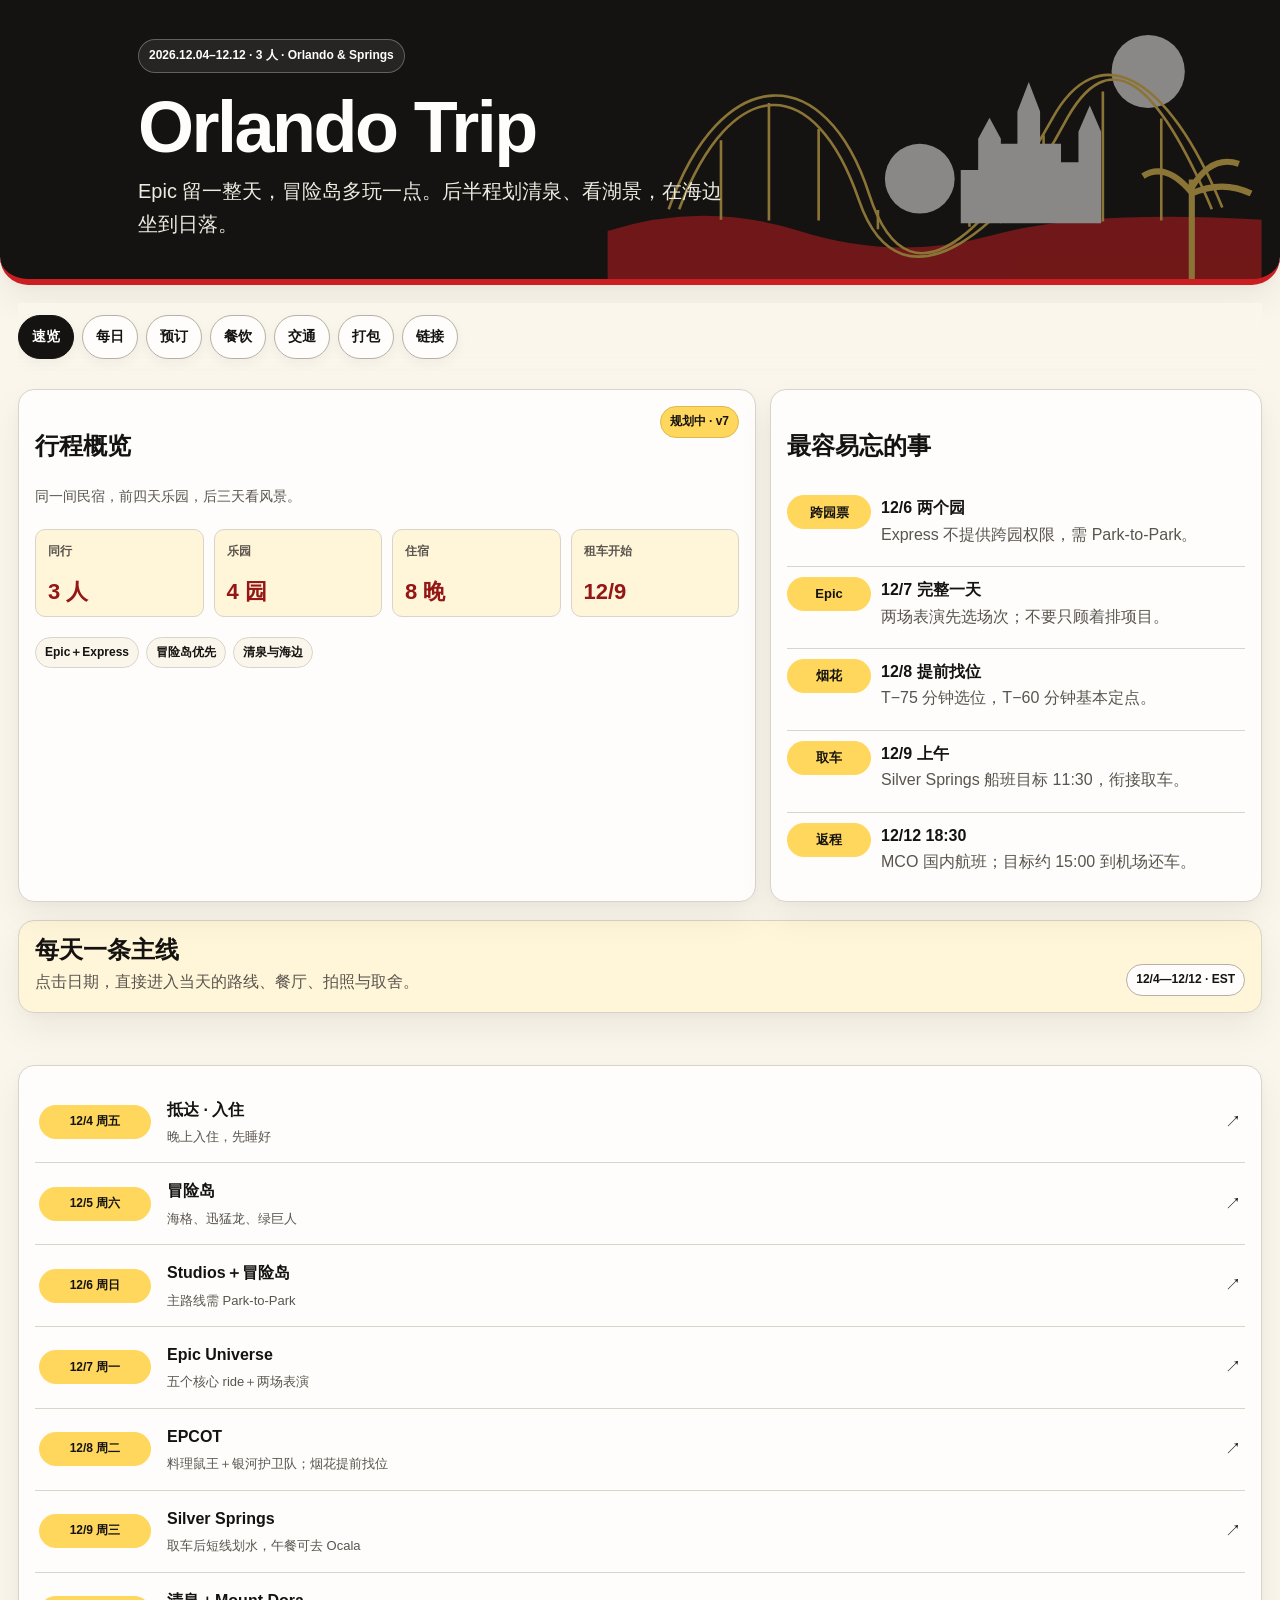
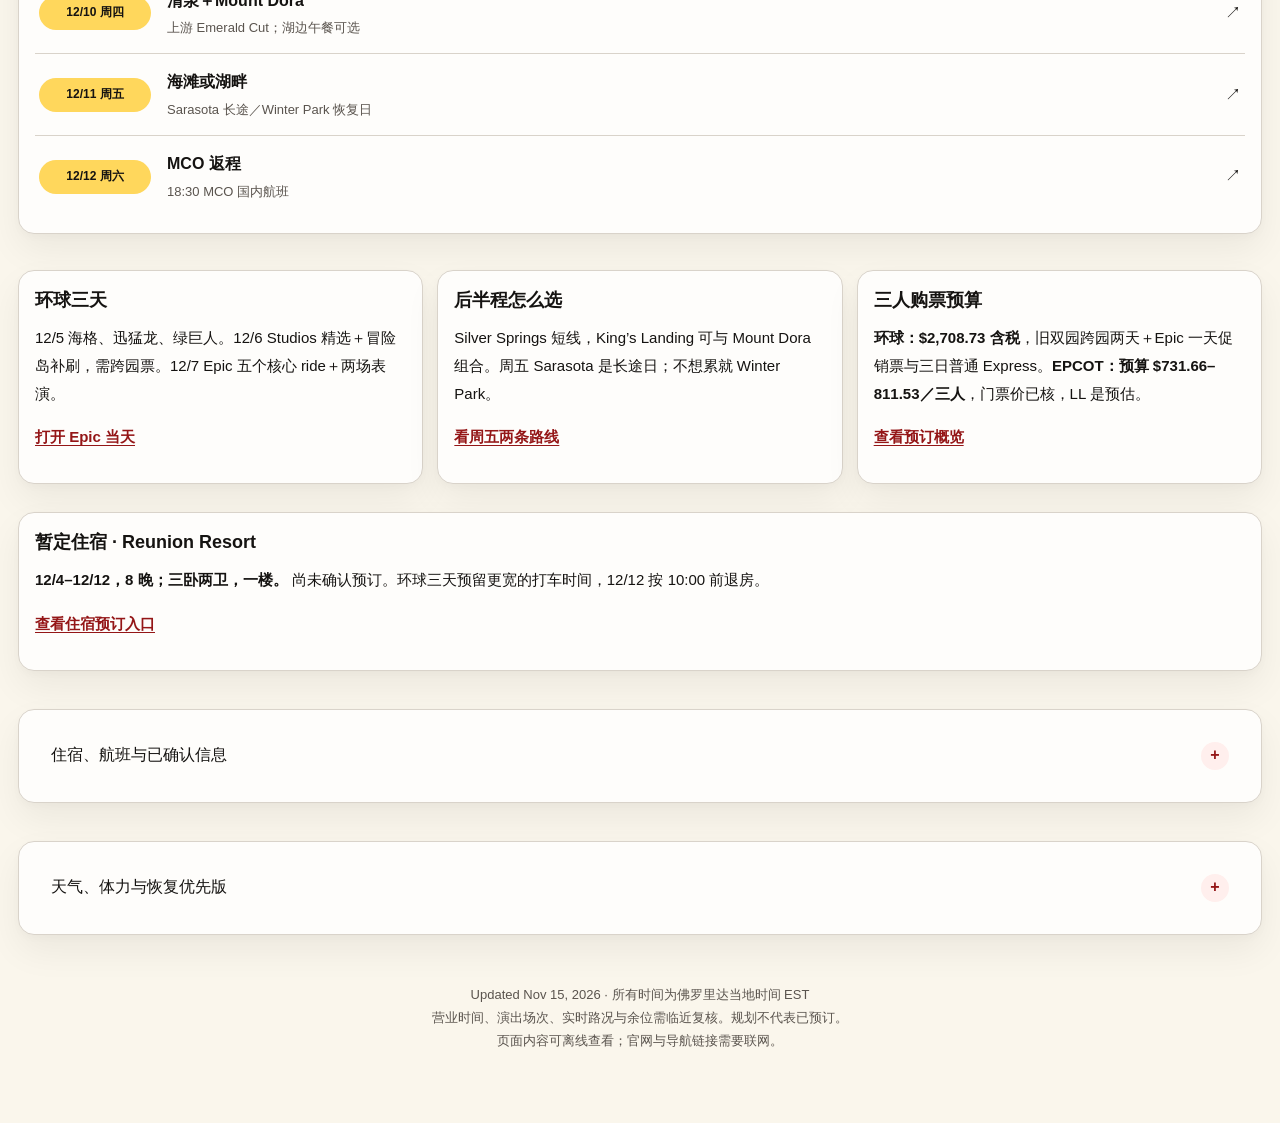
==== commit 40ec959e: "Simplify booking page to dated overview with editable links" ====
--- a/index.html
+++ b/index.html
@@ -1306,11 +1306,23 @@
     box-shadow:none;
   }
 }
+
+.booking-group{margin:0 0 16px;padding:20px;background:var(--paper);border:1px solid var(--line);border-radius:16px}
+.booking-group h3{margin:0 0 6px;font-size:18px}
+.booking-list{margin:0;padding:0;list-style:none}
+.booking-row{display:grid;grid-template-columns:minmax(0,1fr) auto;gap:16px;align-items:center;padding:15px 0;border-top:1px solid var(--line)}
+.booking-row:first-child{border-top:0}
+.booking-main{min-width:0}
+.booking-title{display:block;font-size:15px;line-height:1.5;font-weight:700;color:var(--ink)}
+.booking-meta{display:block;margin-top:4px;font-size:12px;line-height:1.6;color:var(--muted)}
+.booking-link{display:flex;align-items:center;justify-content:center;min-height:44px;padding:9px 14px;white-space:nowrap;background:var(--mickey-black);color:var(--mickey-white);border-radius:10px;font-size:13px;text-decoration:none}
+.booking-link:hover{text-decoration:none;background:var(--mickey-red)}
+@media(max-width:720px){.booking-group{padding:16px}.booking-row{gap:10px}.booking-title{font-size:14px}.booking-link{padding:9px 11px}.booking-meta{font-size:12px}}
 </style></head><body><a class="skip-link" href="#content">跳到行程内容</a><header class="hero" id="top"><svg class="hero-art" viewBox="0 0 750 320" aria-hidden="true"><circle cx="620" cy="82" r="42" fill="var(--mickey-white)"/><path d="M0 265 Q110 230 220 265 T440 270 T750 252V320H0Z" fill="var(--mickey-red)"/><g fill="none" stroke="var(--mickey-yellow)" stroke-width="3"><path d="M70 240C130 70 250 68 300 223S458 230 510 136S642 83 705 238"/><path d="M82 240C142 82 238 83 288 229S470 245 523 143S633 98 693 240"/><path d="M130 161V252M185 118V253M242 148V253M310 241V263M415 229V260M500 155V251M568 105V254M635 136V253"/></g><g fill="var(--mickey-white)"><path d="M450 256V165H470V128L483 94L496 128V165H520V256Z"/><path d="M405 256V195H425V159L438 135L451 159V256Z"/><path d="M520 256V186H540V151L553 121L566 151V256Z"/><circle cx="358" cy="205" r="40"/></g><g fill="none" stroke="var(--mickey-yellow)" stroke-width="7"><path d="M670 320V206M670 221Q640 185 614 202M670 215Q693 177 724 188M670 222Q705 206 738 222"/></g></svg><div class="hero-inner"><span class="eyebrow">2026.12.04–12.12 · 3 人 · Orlando & Springs</span><h1>Orlando Trip</h1><p>Epic 留一整天，冒险岛多玩一点。后半程划清泉、看湖景，在海边坐到日落。</p></div></header><main class="app-shell" id="content"><nav class="nav-strip" aria-label="页面导航"><a href="#home">速览</a><a href="#timeline">每日</a><a href="#bookings">预订</a><a href="#food">餐饮</a><a href="#transport">交通</a><a href="#packing">打包</a><a href="#links">链接</a></nav><section class="app-view" id="home" data-view="home"><div class="home-stack"><div class="top-grid"><section class="panel"><div class="card-title"><div><h2>行程概览</h2><p>同一间民宿，前四天乐园，后三天看风景。</p></div><span class="badge pending">规划中 · v7</span></div><div class="stats"><div class="stat"><span>同行</span><strong>3 人</strong></div><div class="stat"><span>乐园</span><strong>4 园</strong></div><div class="stat"><span>住宿</span><strong>8 晚</strong></div><div class="stat"><span>租车开始</span><strong>12/9</strong></div></div><div class="route-line"><span>Epic＋Express</span><span>冒险岛优先</span><span>清泉与海边</span></div></section><section class="panel"><div class="card-title"><h2>最容易忘的事</h2></div><div class="quick-list"><div class="quick-row"><span class="time-chip">跨园票</span><div><strong>12/6 两个园</strong><br><span class="muted">Express 不提供跨园权限，需 Park-to-Park。</span></div></div><div class="quick-row"><span class="time-chip">Epic</span><div><strong>12/7 完整一天</strong><br><span class="muted">两场表演先选场次；不要只顾着排项目。</span></div></div><div class="quick-row"><span class="time-chip">烟花</span><div><strong>12/8 提前找位</strong><br><span class="muted">T−75 分钟选位，T−60 分钟基本定点。</span></div></div><div class="quick-row"><span class="time-chip">取车</span><div><strong>12/9 上午</strong><br><span class="muted">Silver Springs 船班目标 11:30，衔接取车。</span></div></div><div class="quick-row"><span class="time-chip">返程</span><div><strong>12/12 18:30</strong><br><span class="muted">MCO 国内航班；目标约 15:00 到机场还车。</span></div></div></div></section></div><div class="view-banner"><div><h2>每天一条主线</h2><p>点击日期，直接进入当天的路线、餐厅、拍照与取舍。</p></div><span class="badge flex">12/4—12/12 · EST</span></div><section class="panel"><a class="overview-row" href="#day-12-4"><span class="time-chip">12/4 周五</span><span><strong>抵达 · 入住</strong><small>晚上入住，先睡好</small></span><span aria-hidden="true">↗</span></a><a class="overview-row" href="#day-12-5"><span class="time-chip">12/5 周六</span><span><strong>冒险岛</strong><small>海格、迅猛龙、绿巨人</small></span><span aria-hidden="true">↗</span></a><a class="overview-row" href="#day-12-6"><span class="time-chip">12/6 周日</span><span><strong>Studios＋冒险岛</strong><small>主路线需 Park-to-Park</small></span><span aria-hidden="true">↗</span></a><a class="overview-row" href="#day-12-7"><span class="time-chip">12/7 周一</span><span><strong>Epic Universe</strong><small>五个核心 ride＋两场表演</small></span><span aria-hidden="true">↗</span></a><a class="overview-row" href="#day-12-8"><span class="time-chip">12/8 周二</span><span><strong>EPCOT</strong><small>料理鼠王＋银河护卫队；烟花提前找位</small></span><span aria-hidden="true">↗</span></a><a class="overview-row" href="#day-12-9"><span class="time-chip">12/9 周三</span><span><strong>Silver Springs</strong><small>取车后短线划水，午餐可去 Ocala</small></span><span aria-hidden="true">↗</span></a><a class="overview-row" href="#day-12-10"><span class="time-chip">12/10 周四</span><span><strong>清泉＋Mount Dora</strong><small>上游 Emerald Cut；湖边午餐可选</small></span><span aria-hidden="true">↗</span></a><a class="overview-row" href="#day-12-11"><span class="time-chip">12/11 周五</span><span><strong>海滩或湖畔</strong><small>Sarasota 长途／Winter Park 恢复日</small></span><span aria-hidden="true">↗</span></a><a class="overview-row" href="#day-12-12"><span class="time-chip">12/12 周六</span><span><strong>MCO 返程</strong><small>18:30 MCO 国内航班</small></span><span aria-hidden="true">↗</span></a></section><div class="decision-grid"><article class="card prose"><div class="card-title"><h3>环球三天</h3></div><p>12/5 海格、迅猛龙、绿巨人。12/6 Studios 精选＋冒险岛补刷，需跨园票。12/7 Epic 五个核心 ride＋两场表演。</p>
 <p><a href="#day-12-7" target="_blank" rel="noopener noreferrer">打开 Epic 当天</a></p></article><article class="card prose"><div class="card-title"><h3>后半程怎么选</h3></div><p>Silver Springs 短线，King’s Landing 可与 Mount Dora 组合。周五 Sarasota 是长途日；不想累就 Winter Park。</p>
 <p><a href="#day-12-11" target="_blank" rel="noopener noreferrer">看周五两条路线</a></p></article><article class="card prose"><div class="card-title"><h3>三人购票预算</h3></div><p><strong>环球：$2,708.73 含税</strong>，旧双园跨园两天＋Epic 一天促销票与三日普通 Express。<strong>EPCOT：预算 $731.66–811.53／三人</strong>，门票价已核，LL 是预估。</p>
-<p><a href="#bookings" target="_blank" rel="noopener noreferrer">看明细、比价与购票链接</a></p></article></div><article class="card prose"><div class="card-title"><h3>暂定住宿 · Reunion Resort</h3></div><p><strong>12/4–12/12，8 晚；三卧两卫，一楼。</strong> 尚未确认预订。环球三天预留更宽的打车时间，12/12 按 10:00 前退房。</p>
-<p><a href="#bookings" target="_blank" rel="noopener noreferrer">房源、价格记录与入住待办</a></p></article><details class="card prose"><summary>住宿、航班与已确认信息</summary><div class="table-scroll" tabindex="0" role="region" aria-label="行程详情表，可左右滑动"><table><thead><tr><th scope="col">项目</th><th scope="col">本版安排</th></tr></thead><tbody><tr><td>人数</td><td>3 人</td></tr><tr><td>住宿</td><td>暂定 Reunion Resort 一楼三卧公寓，12/4–12/12 共 8 晚，全程不换住处；尚未确认预订</td></tr><tr><td>抵达</td><td>12/4 周五晚上入住；抵达航班和具体时间未提供</td></tr><tr><td>离开</td><td>12/12 周六 18:30，MCO 国内航班</td></tr><tr><td>环球</td><td>Universal Islands of Adventure、Universal Studios Florida、Universal Epic Universe；拟买 3 日票</td></tr><tr><td>迪士尼</td><td>只去 EPCOT；不包含 Disney’s Hollywood Studios</td></tr><tr><td>交通</td><td>乐园期间 Uber/Lyft；12/9 开始租车做周边游</td></tr><tr><td>偏好</td><td>Epic ＞ 冒险岛 ＞ Universal Studios；保留拍照时间，后半程看风景</td></tr><tr><td>尚待确认</td><td>民宿订单与具体门牌／门禁说明、门票完整名称／有效期、是否选择 Sarasota 长途日、租车取还点</td></tr></tbody></table></div>
+<p><a href="#bookings" target="_blank" rel="noopener noreferrer">查看预订概览</a></p></article></div><article class="card prose"><div class="card-title"><h3>暂定住宿 · Reunion Resort</h3></div><p><strong>12/4–12/12，8 晚；三卧两卫，一楼。</strong> 尚未确认预订。环球三天预留更宽的打车时间，12/12 按 10:00 前退房。</p>
+<p><a href="#bookings" target="_blank" rel="noopener noreferrer">查看住宿预订入口</a></p></article><details class="card prose"><summary>住宿、航班与已确认信息</summary><div class="table-scroll" tabindex="0" role="region" aria-label="行程详情表，可左右滑动"><table><thead><tr><th scope="col">项目</th><th scope="col">本版安排</th></tr></thead><tbody><tr><td>人数</td><td>3 人</td></tr><tr><td>住宿</td><td>暂定 Reunion Resort 一楼三卧公寓，12/4–12/12 共 8 晚，全程不换住处；尚未确认预订</td></tr><tr><td>抵达</td><td>12/4 周五晚上入住；抵达航班和具体时间未提供</td></tr><tr><td>离开</td><td>12/12 周六 18:30，MCO 国内航班</td></tr><tr><td>环球</td><td>Universal Islands of Adventure、Universal Studios Florida、Universal Epic Universe；拟买 3 日票</td></tr><tr><td>迪士尼</td><td>只去 EPCOT；不包含 Disney’s Hollywood Studios</td></tr><tr><td>交通</td><td>乐园期间 Uber/Lyft；12/9 开始租车做周边游</td></tr><tr><td>偏好</td><td>Epic ＞ 冒险岛 ＞ Universal Studios；保留拍照时间，后半程看风景</td></tr><tr><td>尚待确认</td><td>民宿订单与具体门牌／门禁说明、门票完整名称／有效期、是否选择 Sarasota 长途日、租车取还点</td></tr></tbody></table></div>
 <h3>暂定住宿｜Reunion Resort 一楼公寓</h3>
 <p><strong>房源：公寓，带度假村＋一楼｜距离迪士尼 10 分钟</strong>（房东 Rennata）。标题中的车程为房源宣传，不等于到 EPCOT 园门或环球的实际车程。</p>
 <p><a href="https://www.airbnb.cn/rooms/934030452168483857?check_in=2026-12-04&amp;amp;check_out=2026-12-12&amp;amp;adults=3" target="_blank" rel="noopener noreferrer">打开 Airbnb 房源与本次日期：12/4–12/12、3 位成人</a></p>
@@ -1438,51 +1450,7 @@
 <p>建议优先考虑第二行：<strong>Silver Springs 划一次水，Mount Dora 轻松看湖，Sarasota 看馆看海</strong>。它比连续两天划船再接一整天长途，更接近你们后半程看风景的目标；King’s Landing 的船位若已订，须先看取消条款再改。</p></div><aside class="day-photos" aria-label="12/11 项目图片"><h3>今天会看到什么 <span>4 张</span></h3><p class="photo-note">点击放大 · 可选项目按体力取舍</p><div class="photo-grid"><figure class="project-photo"><button type="button" class="photo-zoom" aria-label="放大：The Ringling 美术馆"><img src="[data-uri]" alt="The Ringling 美术馆：项目与景观参考图" loading="lazy" decoding="async" width="800" height="600"></button><figcaption><span class="photo-order">01</span><strong>The Ringling 美术馆</strong><span class="photo-tag">B · Sarasota 长途版</span><a class="photo-credit" href="https://www.ringling.org/" target="_blank" rel="noopener noreferrer">图片来源：The Ringling</a></figcaption></figure><figure class="project-photo"><button type="button" class="photo-zoom" aria-label="放大：Lido Beach 海滩"><img src="[data-uri]" alt="Lido Beach 海滩景观" loading="lazy" decoding="async" width="800" height="600"></button><figcaption><span class="photo-order">02</span><strong>Lido Beach 海滩</strong><span class="photo-tag">B · Sarasota 长途版</span><a class="photo-credit" href="https://commons.wikimedia.org/wiki/File:2017_Sarasota_Lido_Key_Beach_2_FRD_9567.jpg" target="_blank" rel="noopener noreferrer">图片来源：Fred Hsu / Wikimedia Commons</a><span class="photo-credit"><a href="https://creativecommons.org/licenses/by-sa/3.0/" target="_blank" rel="noopener noreferrer">CC BY-SA 3.0</a> · 缩小尺寸并压缩</span></figcaption></figure><figure class="project-photo"><button type="button" class="photo-zoom" aria-label="放大：Winter Park 湖区风景"><img src="[data-uri]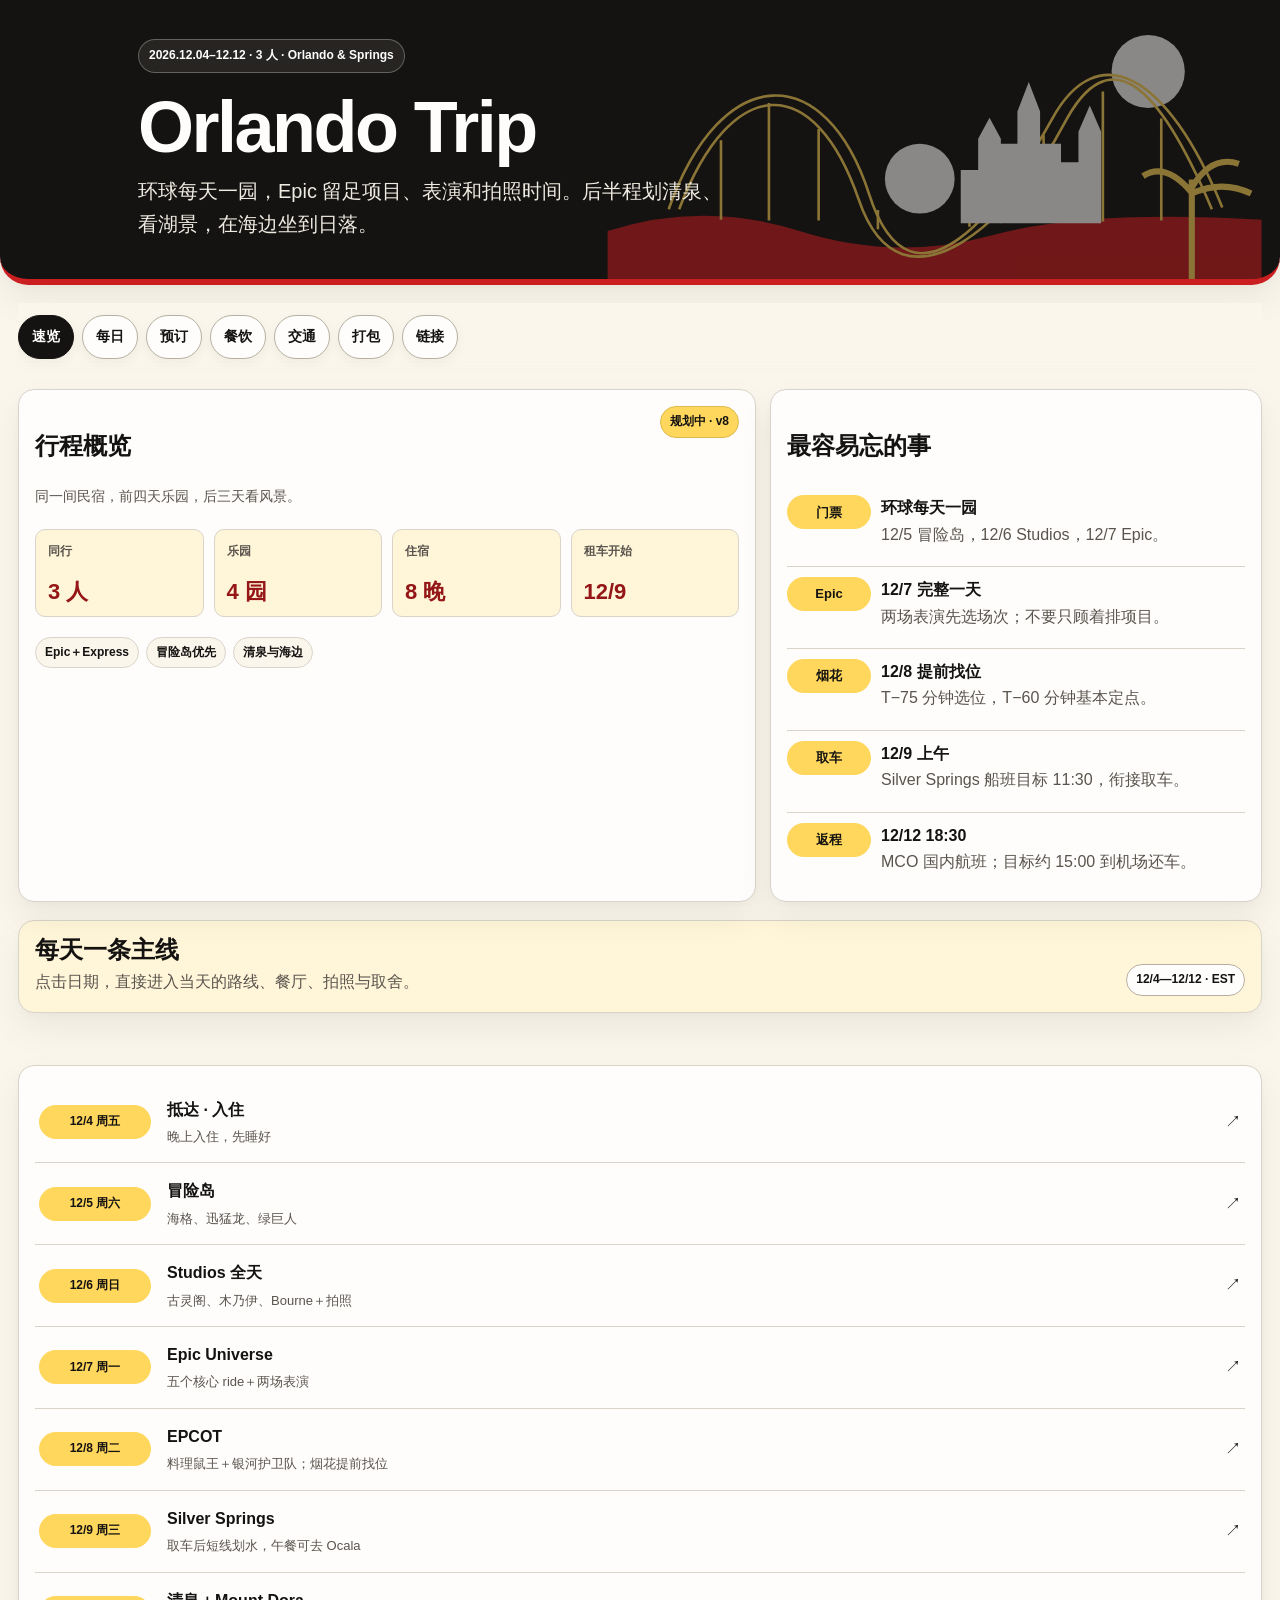
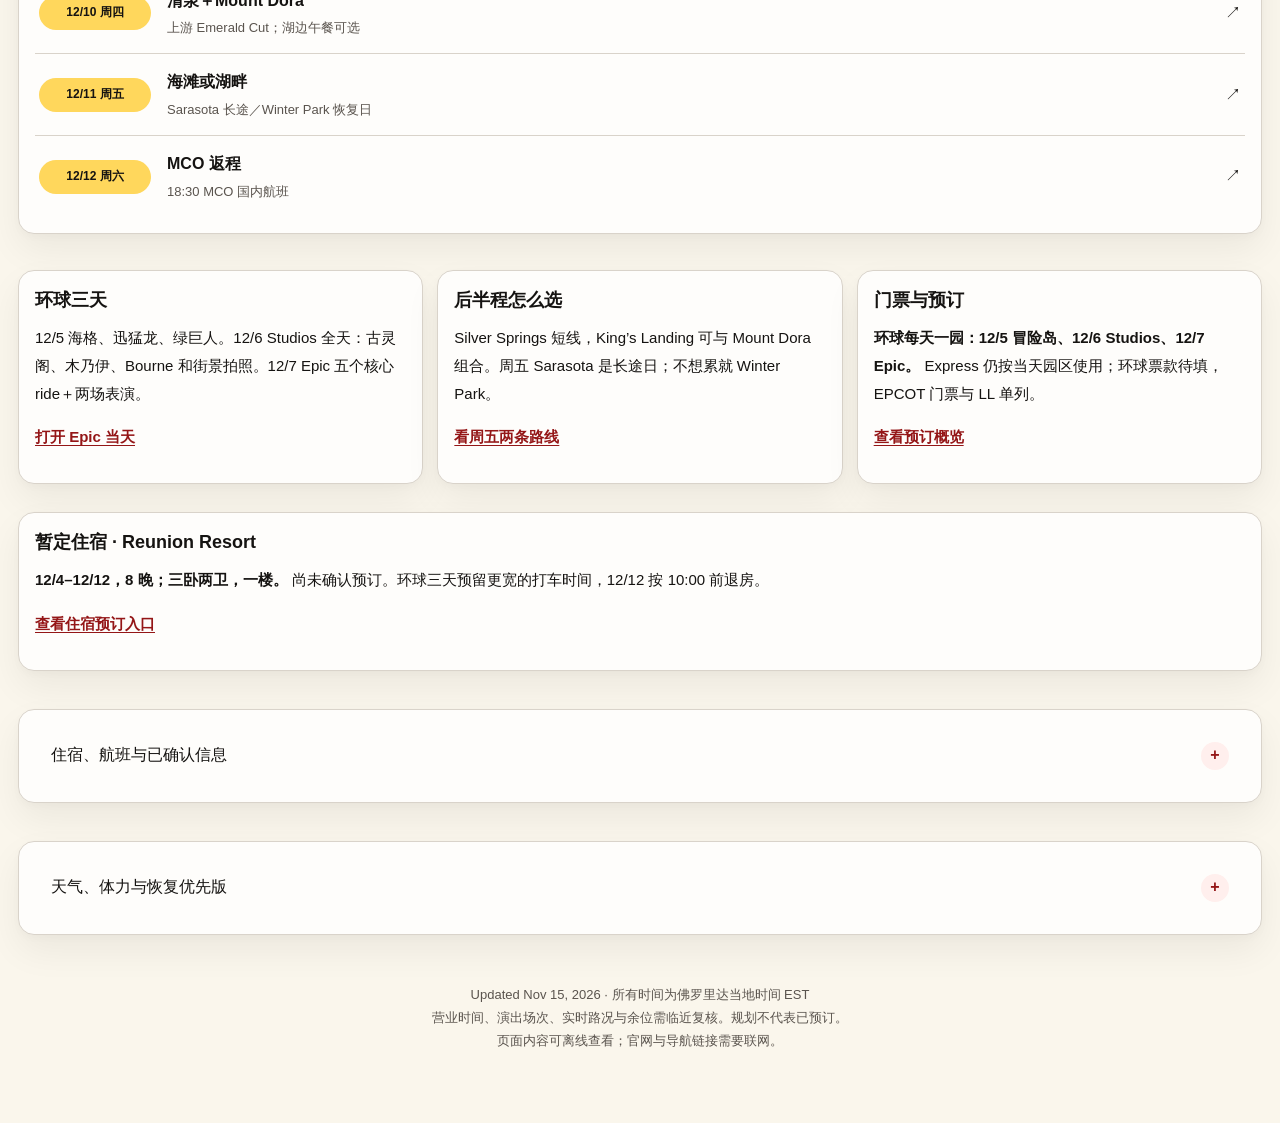
==== commit bd7a6134: "Correct Universal itinerary to one park per day with full Studios day" ====
--- a/index.html
+++ b/index.html
@@ -1318,11 +1318,11 @@
 .booking-link{display:flex;align-items:center;justify-content:center;min-height:44px;padding:9px 14px;white-space:nowrap;background:var(--mickey-black);color:var(--mickey-white);border-radius:10px;font-size:13px;text-decoration:none}
 .booking-link:hover{text-decoration:none;background:var(--mickey-red)}
 @media(max-width:720px){.booking-group{padding:16px}.booking-row{gap:10px}.booking-title{font-size:14px}.booking-link{padding:9px 11px}.booking-meta{font-size:12px}}
-</style></head><body><a class="skip-link" href="#content">跳到行程内容</a><header class="hero" id="top"><svg class="hero-art" viewBox="0 0 750 320" aria-hidden="true"><circle cx="620" cy="82" r="42" fill="var(--mickey-white)"/><path d="M0 265 Q110 230 220 265 T440 270 T750 252V320H0Z" fill="var(--mickey-red)"/><g fill="none" stroke="var(--mickey-yellow)" stroke-width="3"><path d="M70 240C130 70 250 68 300 223S458 230 510 136S642 83 705 238"/><path d="M82 240C142 82 238 83 288 229S470 245 523 143S633 98 693 240"/><path d="M130 161V252M185 118V253M242 148V253M310 241V263M415 229V260M500 155V251M568 105V254M635 136V253"/></g><g fill="var(--mickey-white)"><path d="M450 256V165H470V128L483 94L496 128V165H520V256Z"/><path d="M405 256V195H425V159L438 135L451 159V256Z"/><path d="M520 256V186H540V151L553 121L566 151V256Z"/><circle cx="358" cy="205" r="40"/></g><g fill="none" stroke="var(--mickey-yellow)" stroke-width="7"><path d="M670 320V206M670 221Q640 185 614 202M670 215Q693 177 724 188M670 222Q705 206 738 222"/></g></svg><div class="hero-inner"><span class="eyebrow">2026.12.04–12.12 · 3 人 · Orlando & Springs</span><h1>Orlando Trip</h1><p>Epic 留一整天，冒险岛多玩一点。后半程划清泉、看湖景，在海边坐到日落。</p></div></header><main class="app-shell" id="content"><nav class="nav-strip" aria-label="页面导航"><a href="#home">速览</a><a href="#timeline">每日</a><a href="#bookings">预订</a><a href="#food">餐饮</a><a href="#transport">交通</a><a href="#packing">打包</a><a href="#links">链接</a></nav><section class="app-view" id="home" data-view="home"><div class="home-stack"><div class="top-grid"><section class="panel"><div class="card-title"><div><h2>行程概览</h2><p>同一间民宿，前四天乐园，后三天看风景。</p></div><span class="badge pending">规划中 · v7</span></div><div class="stats"><div class="stat"><span>同行</span><strong>3 人</strong></div><div class="stat"><span>乐园</span><strong>4 园</strong></div><div class="stat"><span>住宿</span><strong>8 晚</strong></div><div class="stat"><span>租车开始</span><strong>12/9</strong></div></div><div class="route-line"><span>Epic＋Express</span><span>冒险岛优先</span><span>清泉与海边</span></div></section><section class="panel"><div class="card-title"><h2>最容易忘的事</h2></div><div class="quick-list"><div class="quick-row"><span class="time-chip">跨园票</span><div><strong>12/6 两个园</strong><br><span class="muted">Express 不提供跨园权限，需 Park-to-Park。</span></div></div><div class="quick-row"><span class="time-chip">Epic</span><div><strong>12/7 完整一天</strong><br><span class="muted">两场表演先选场次；不要只顾着排项目。</span></div></div><div class="quick-row"><span class="time-chip">烟花</span><div><strong>12/8 提前找位</strong><br><span class="muted">T−75 分钟选位，T−60 分钟基本定点。</span></div></div><div class="quick-row"><span class="time-chip">取车</span><div><strong>12/9 上午</strong><br><span class="muted">Silver Springs 船班目标 11:30，衔接取车。</span></div></div><div class="quick-row"><span class="time-chip">返程</span><div><strong>12/12 18:30</strong><br><span class="muted">MCO 国内航班；目标约 15:00 到机场还车。</span></div></div></div></section></div><div class="view-banner"><div><h2>每天一条主线</h2><p>点击日期，直接进入当天的路线、餐厅、拍照与取舍。</p></div><span class="badge flex">12/4—12/12 · EST</span></div><section class="panel"><a class="overview-row" href="#day-12-4"><span class="time-chip">12/4 周五</span><span><strong>抵达 · 入住</strong><small>晚上入住，先睡好</small></span><span aria-hidden="true">↗</span></a><a class="overview-row" href="#day-12-5"><span class="time-chip">12/5 周六</span><span><strong>冒险岛</strong><small>海格、迅猛龙、绿巨人</small></span><span aria-hidden="true">↗</span></a><a class="overview-row" href="#day-12-6"><span class="time-chip">12/6 周日</span><span><strong>Studios＋冒险岛</strong><small>主路线需 Park-to-Park</small></span><span aria-hidden="true">↗</span></a><a class="overview-row" href="#day-12-7"><span class="time-chip">12/7 周一</span><span><strong>Epic Universe</strong><small>五个核心 ride＋两场表演</small></span><span aria-hidden="true">↗</span></a><a class="overview-row" href="#day-12-8"><span class="time-chip">12/8 周二</span><span><strong>EPCOT</strong><small>料理鼠王＋银河护卫队；烟花提前找位</small></span><span aria-hidden="true">↗</span></a><a class="overview-row" href="#day-12-9"><span class="time-chip">12/9 周三</span><span><strong>Silver Springs</strong><small>取车后短线划水，午餐可去 Ocala</small></span><span aria-hidden="true">↗</span></a><a class="overview-row" href="#day-12-10"><span class="time-chip">12/10 周四</span><span><strong>清泉＋Mount Dora</strong><small>上游 Emerald Cut；湖边午餐可选</small></span><span aria-hidden="true">↗</span></a><a class="overview-row" href="#day-12-11"><span class="time-chip">12/11 周五</span><span><strong>海滩或湖畔</strong><small>Sarasota 长途／Winter Park 恢复日</small></span><span aria-hidden="true">↗</span></a><a class="overview-row" href="#day-12-12"><span class="time-chip">12/12 周六</span><span><strong>MCO 返程</strong><small>18:30 MCO 国内航班</small></span><span aria-hidden="true">↗</span></a></section><div class="decision-grid"><article class="card prose"><div class="card-title"><h3>环球三天</h3></div><p>12/5 海格、迅猛龙、绿巨人。12/6 Studios 精选＋冒险岛补刷，需跨园票。12/7 Epic 五个核心 ride＋两场表演。</p>
+</style></head><body><a class="skip-link" href="#content">跳到行程内容</a><header class="hero" id="top"><svg class="hero-art" viewBox="0 0 750 320" aria-hidden="true"><circle cx="620" cy="82" r="42" fill="var(--mickey-white)"/><path d="M0 265 Q110 230 220 265 T440 270 T750 252V320H0Z" fill="var(--mickey-red)"/><g fill="none" stroke="var(--mickey-yellow)" stroke-width="3"><path d="M70 240C130 70 250 68 300 223S458 230 510 136S642 83 705 238"/><path d="M82 240C142 82 238 83 288 229S470 245 523 143S633 98 693 240"/><path d="M130 161V252M185 118V253M242 148V253M310 241V263M415 229V260M500 155V251M568 105V254M635 136V253"/></g><g fill="var(--mickey-white)"><path d="M450 256V165H470V128L483 94L496 128V165H520V256Z"/><path d="M405 256V195H425V159L438 135L451 159V256Z"/><path d="M520 256V186H540V151L553 121L566 151V256Z"/><circle cx="358" cy="205" r="40"/></g><g fill="none" stroke="var(--mickey-yellow)" stroke-width="7"><path d="M670 320V206M670 221Q640 185 614 202M670 215Q693 177 724 188M670 222Q705 206 738 222"/></g></svg><div class="hero-inner"><span class="eyebrow">2026.12.04–12.12 · 3 人 · Orlando & Springs</span><h1>Orlando Trip</h1><p>环球每天一园，Epic 留足项目、表演和拍照时间。后半程划清泉、看湖景，在海边坐到日落。</p></div></header><main class="app-shell" id="content"><nav class="nav-strip" aria-label="页面导航"><a href="#home">速览</a><a href="#timeline">每日</a><a href="#bookings">预订</a><a href="#food">餐饮</a><a href="#transport">交通</a><a href="#packing">打包</a><a href="#links">链接</a></nav><section class="app-view" id="home" data-view="home"><div class="home-stack"><div class="top-grid"><section class="panel"><div class="card-title"><div><h2>行程概览</h2><p>同一间民宿，前四天乐园，后三天看风景。</p></div><span class="badge pending">规划中 · v8</span></div><div class="stats"><div class="stat"><span>同行</span><strong>3 人</strong></div><div class="stat"><span>乐园</span><strong>4 园</strong></div><div class="stat"><span>住宿</span><strong>8 晚</strong></div><div class="stat"><span>租车开始</span><strong>12/9</strong></div></div><div class="route-line"><span>Epic＋Express</span><span>冒险岛优先</span><span>清泉与海边</span></div></section><section class="panel"><div class="card-title"><h2>最容易忘的事</h2></div><div class="quick-list"><div class="quick-row"><span class="time-chip">门票</span><div><strong>环球每天一园</strong><br><span class="muted">12/5 冒险岛，12/6 Studios，12/7 Epic。</span></div></div><div class="quick-row"><span class="time-chip">Epic</span><div><strong>12/7 完整一天</strong><br><span class="muted">两场表演先选场次；不要只顾着排项目。</span></div></div><div class="quick-row"><span class="time-chip">烟花</span><div><strong>12/8 提前找位</strong><br><span class="muted">T−75 分钟选位，T−60 分钟基本定点。</span></div></div><div class="quick-row"><span class="time-chip">取车</span><div><strong>12/9 上午</strong><br><span class="muted">Silver Springs 船班目标 11:30，衔接取车。</span></div></div><div class="quick-row"><span class="time-chip">返程</span><div><strong>12/12 18:30</strong><br><span class="muted">MCO 国内航班；目标约 15:00 到机场还车。</span></div></div></div></section></div><div class="view-banner"><div><h2>每天一条主线</h2><p>点击日期，直接进入当天的路线、餐厅、拍照与取舍。</p></div><span class="badge flex">12/4—12/12 · EST</span></div><section class="panel"><a class="overview-row" href="#day-12-4"><span class="time-chip">12/4 周五</span><span><strong>抵达 · 入住</strong><small>晚上入住，先睡好</small></span><span aria-hidden="true">↗</span></a><a class="overview-row" href="#day-12-5"><span class="time-chip">12/5 周六</span><span><strong>冒险岛</strong><small>海格、迅猛龙、绿巨人</small></span><span aria-hidden="true">↗</span></a><a class="overview-row" href="#day-12-6"><span class="time-chip">12/6 周日</span><span><strong>Studios 全天</strong><small>古灵阁、木乃伊、Bourne＋拍照</small></span><span aria-hidden="true">↗</span></a><a class="overview-row" href="#day-12-7"><span class="time-chip">12/7 周一</span><span><strong>Epic Universe</strong><small>五个核心 ride＋两场表演</small></span><span aria-hidden="true">↗</span></a><a class="overview-row" href="#day-12-8"><span class="time-chip">12/8 周二</span><span><strong>EPCOT</strong><small>料理鼠王＋银河护卫队；烟花提前找位</small></span><span aria-hidden="true">↗</span></a><a class="overview-row" href="#day-12-9"><span class="time-chip">12/9 周三</span><span><strong>Silver Springs</strong><small>取车后短线划水，午餐可去 Ocala</small></span><span aria-hidden="true">↗</span></a><a class="overview-row" href="#day-12-10"><span class="time-chip">12/10 周四</span><span><strong>清泉＋Mount Dora</strong><small>上游 Emerald Cut；湖边午餐可选</small></span><span aria-hidden="true">↗</span></a><a class="overview-row" href="#day-12-11"><span class="time-chip">12/11 周五</span><span><strong>海滩或湖畔</strong><small>Sarasota 长途／Winter Park 恢复日</small></span><span aria-hidden="true">↗</span></a><a class="overview-row" href="#day-12-12"><span class="time-chip">12/12 周六</span><span><strong>MCO 返程</strong><small>18:30 MCO 国内航班</small></span><span aria-hidden="true">↗</span></a></section><div class="decision-grid"><article class="card prose"><div class="card-title"><h3>环球三天</h3></div><p>12/5 海格、迅猛龙、绿巨人。12/6 Studios 全天：古灵阁、木乃伊、Bourne 和街景拍照。12/7 Epic 五个核心 ride＋两场表演。</p>
 <p><a href="#day-12-7" target="_blank" rel="noopener noreferrer">打开 Epic 当天</a></p></article><article class="card prose"><div class="card-title"><h3>后半程怎么选</h3></div><p>Silver Springs 短线，King’s Landing 可与 Mount Dora 组合。周五 Sarasota 是长途日；不想累就 Winter Park。</p>
-<p><a href="#day-12-11" target="_blank" rel="noopener noreferrer">看周五两条路线</a></p></article><article class="card prose"><div class="card-title"><h3>三人购票预算</h3></div><p><strong>环球：$2,708.73 含税</strong>，旧双园跨园两天＋Epic 一天促销票与三日普通 Express。<strong>EPCOT：预算 $731.66–811.53／三人</strong>，门票价已核，LL 是预估。</p>
+<p><a href="#day-12-11" target="_blank" rel="noopener noreferrer">看周五两条路线</a></p></article><article class="card prose"><div class="card-title"><h3>门票与预订</h3></div><p><strong>环球每天一园：12/5 冒险岛、12/6 Studios、12/7 Epic。</strong> Express 仍按当天园区使用；环球票款待填，EPCOT 门票与 LL 单列。</p>
 <p><a href="#bookings" target="_blank" rel="noopener noreferrer">查看预订概览</a></p></article></div><article class="card prose"><div class="card-title"><h3>暂定住宿 · Reunion Resort</h3></div><p><strong>12/4–12/12，8 晚；三卧两卫，一楼。</strong> 尚未确认预订。环球三天预留更宽的打车时间，12/12 按 10:00 前退房。</p>
-<p><a href="#bookings" target="_blank" rel="noopener noreferrer">查看住宿预订入口</a></p></article><details class="card prose"><summary>住宿、航班与已确认信息</summary><div class="table-scroll" tabindex="0" role="region" aria-label="行程详情表，可左右滑动"><table><thead><tr><th scope="col">项目</th><th scope="col">本版安排</th></tr></thead><tbody><tr><td>人数</td><td>3 人</td></tr><tr><td>住宿</td><td>暂定 Reunion Resort 一楼三卧公寓，12/4–12/12 共 8 晚，全程不换住处；尚未确认预订</td></tr><tr><td>抵达</td><td>12/4 周五晚上入住；抵达航班和具体时间未提供</td></tr><tr><td>离开</td><td>12/12 周六 18:30，MCO 国内航班</td></tr><tr><td>环球</td><td>Universal Islands of Adventure、Universal Studios Florida、Universal Epic Universe；拟买 3 日票</td></tr><tr><td>迪士尼</td><td>只去 EPCOT；不包含 Disney’s Hollywood Studios</td></tr><tr><td>交通</td><td>乐园期间 Uber/Lyft；12/9 开始租车做周边游</td></tr><tr><td>偏好</td><td>Epic ＞ 冒险岛 ＞ Universal Studios；保留拍照时间，后半程看风景</td></tr><tr><td>尚待确认</td><td>民宿订单与具体门牌／门禁说明、门票完整名称／有效期、是否选择 Sarasota 长途日、租车取还点</td></tr></tbody></table></div>
+<p><a href="#bookings" target="_blank" rel="noopener noreferrer">查看住宿预订入口</a></p></article><details class="card prose"><summary>住宿、航班与已确认信息</summary><div class="table-scroll" tabindex="0" role="region" aria-label="行程详情表，可左右滑动"><table><thead><tr><th scope="col">项目</th><th scope="col">本版安排</th></tr></thead><tbody><tr><td>人数</td><td>3 人</td></tr><tr><td>住宿</td><td>暂定 Reunion Resort 一楼三卧公寓，12/4–12/12 共 8 晚，全程不换住处；尚未确认预订</td></tr><tr><td>抵达</td><td>12/4 周五晚上入住；抵达航班和具体时间未提供</td></tr><tr><td>离开</td><td>12/12 周六 18:30，MCO 国内航班</td></tr><tr><td>环球</td><td>Universal Islands of Adventure、Universal Studios Florida、Universal Epic Universe；已确认每天一园，三天分别进入三园</td></tr><tr><td>迪士尼</td><td>只去 EPCOT；不包含 Disney’s Hollywood Studios</td></tr><tr><td>交通</td><td>乐园期间 Uber/Lyft；12/9 开始租车做周边游</td></tr><tr><td>偏好</td><td>Epic ＞ 冒险岛 ＞ Universal Studios；保留拍照时间，后半程看风景</td></tr><tr><td>尚待确认</td><td>民宿订单与具体门牌／门禁说明、门票完整名称／有效期、是否选择 Sarasota 长途日、租车取还点</td></tr></tbody></table></div>
 <h3>暂定住宿｜Reunion Resort 一楼公寓</h3>
 <p><strong>房源：公寓，带度假村＋一楼｜距离迪士尼 10 分钟</strong>（房东 Rennata）。标题中的车程为房源宣传，不等于到 EPCOT 园门或环球的实际车程。</p>
 <p><a href="https://www.airbnb.cn/rooms/934030452168483857?check_in=2026-12-04&amp;amp;check_out=2026-12-12&amp;amp;adults=3" target="_blank" rel="noopener noreferrer">打开 Airbnb 房源与本次日期：12/4–12/12、3 位成人</a></p>
@@ -1334,30 +1334,29 @@
 <h3>恢复优先版（在买票前就决定）</h3>
 <p>如果你们想要一个完整休息日夹在乐园中间，可采用：</p>
 <p><strong>12/5 冒险岛 → 12/6 本地休息 → 12/7 Epic → 12/8 Studios → 12/9 EPCOT → 12/10 Silver Springs → 12/11 King’s Landing → 12/12 返程。</strong></p>
-<p>这版取消 Sarasota，环球三日跨 12/5–12/8，<strong>必须确认所购票有效窗口覆盖这四天</strong>，同时将 EPCOT 票选为 12/9。租车改为 12/10 开始。若喜欢“前半段集中玩、后半段看风景”，仍选主版本。</p></details></div></section><section class="app-view" id="timeline" data-view="daily" hidden><div class="view-banner"><div><h2>每日行程</h2><p>每次只展开一天。表格在手机上可左右滑动，官方与导航链接可直接打开。</p></div><span class="badge flex">12/4—12/12 · EST</span></div><div class="day-picker" aria-label="选择日期"><button class="day-pill" type="button" data-day-target="day-12-4" aria-pressed="false"><span>12/4 周五</span><strong>抵达 · 入住</strong></button><button class="day-pill" type="button" data-day-target="day-12-5" aria-pressed="false"><span>12/5 周六</span><strong>冒险岛</strong></button><button class="day-pill" type="button" data-day-target="day-12-6" aria-pressed="false"><span>12/6 周日</span><strong>Studios＋冒险岛</strong></button><button class="day-pill" type="button" data-day-target="day-12-7" aria-pressed="false"><span>12/7 周一</span><strong>Epic Universe</strong></button><button class="day-pill" type="button" data-day-target="day-12-8" aria-pressed="false"><span>12/8 周二</span><strong>EPCOT</strong></button><button class="day-pill" type="button" data-day-target="day-12-9" aria-pressed="false"><span>12/9 周三</span><strong>Silver Springs</strong></button><button class="day-pill" type="button" data-day-target="day-12-10" aria-pressed="false"><span>12/10 周四</span><strong>清泉＋Mount Dora</strong></button><button class="day-pill" type="button" data-day-target="day-12-11" aria-pressed="false"><span>12/11 周五</span><strong>海滩或湖畔</strong></button><button class="day-pill" type="button" data-day-target="day-12-12" aria-pressed="false"><span>12/12 周六</span><strong>MCO 返程</strong></button></div><div class="toolbar"><button type="button" data-step="-1">← 前一天</button><span id="day-position" aria-live="polite"></span><button type="button" data-step="1">后一天 →</button></div><details class="card prose"><summary>环球三日：项目名称、Express 与跨园前提</summary><h3>环球三天怎么玩｜Express 版</h3>
-<p><strong>推荐：12/5 冒险岛完整一天；12/6 Studios 半天＋冒险岛补刷；12/7 Epic 完整一天。</strong> 这更贴近你们 Epic ＞ 冒险岛 ＞ Studios 的喜好。</p>
-<p><strong>票务前提：周日跨园需要 Park-to-Park 入园权限。</strong> 如果最终买的是每天一园票，周日就只玩 Studios，不跨园，周六优先完成冒险岛三个核心项目。Express 不代替门票，也不赋予跨园权限。</p>
+<p>这版取消 Sarasota，环球三日跨 12/5–12/8，<strong>必须确认所购票有效窗口覆盖这四天</strong>，同时将 EPCOT 票选为 12/9。租车改为 12/10 开始。若喜欢“前半段集中玩、后半段看风景”，仍选主版本。</p></details></div></section><section class="app-view" id="timeline" data-view="daily" hidden><div class="view-banner"><div><h2>每日行程</h2><p>每次只展开一天。表格在手机上可左右滑动，官方与导航链接可直接打开。</p></div><span class="badge flex">12/4—12/12 · EST</span></div><div class="day-picker" aria-label="选择日期"><button class="day-pill" type="button" data-day-target="day-12-4" aria-pressed="false"><span>12/4 周五</span><strong>抵达 · 入住</strong></button><button class="day-pill" type="button" data-day-target="day-12-5" aria-pressed="false"><span>12/5 周六</span><strong>冒险岛</strong></button><button class="day-pill" type="button" data-day-target="day-12-6" aria-pressed="false"><span>12/6 周日</span><strong>Studios 全天</strong></button><button class="day-pill" type="button" data-day-target="day-12-7" aria-pressed="false"><span>12/7 周一</span><strong>Epic Universe</strong></button><button class="day-pill" type="button" data-day-target="day-12-8" aria-pressed="false"><span>12/8 周二</span><strong>EPCOT</strong></button><button class="day-pill" type="button" data-day-target="day-12-9" aria-pressed="false"><span>12/9 周三</span><strong>Silver Springs</strong></button><button class="day-pill" type="button" data-day-target="day-12-10" aria-pressed="false"><span>12/10 周四</span><strong>清泉＋Mount Dora</strong></button><button class="day-pill" type="button" data-day-target="day-12-11" aria-pressed="false"><span>12/11 周五</span><strong>海滩或湖畔</strong></button><button class="day-pill" type="button" data-day-target="day-12-12" aria-pressed="false"><span>12/12 周六</span><strong>MCO 返程</strong></button></div><div class="toolbar"><button type="button" data-step="-1">← 前一天</button><span id="day-position" aria-live="polite"></span><button type="button" data-step="1">后一天 →</button></div><details class="card prose"><summary>环球三日：每天一园与 Express</summary><h3>环球三天怎么玩｜Express 版</h3>
+<p><strong>已确认：12/5 冒险岛一天；12/6 Studios 一天；12/7 Epic 一天。</strong> 每天只进当天的一座园，保留拍照、用餐和休息时间。</p>
+<p><strong>票务前提：三人都是每天一园票。</strong> 周日不返回冒险岛，也不乘坐霍格沃茨特快列车。周六完成冒险岛三个核心，周日集中玩 Studios。</p>
 <h3>朋友建议对应的项目名</h3>
 <div class="table-scroll" tabindex="0" role="region" aria-label="行程详情表，可左右滑动"><table><thead><tr><th scope="col">说法</th><th scope="col">正式名称</th><th scope="col">本版处理</th></tr></thead><tbody><tr><td>魔法部</td><td>Harry Potter and the Battle at the Ministry</td><td>Epic 必玩</td></tr><tr><td>驯龙高手 ride</td><td>Hiccup’s Wing Gliders</td><td>Epic 必玩</td></tr><tr><td>Stardust</td><td>Stardust Racers</td><td>Epic 必玩，尽量白天完成一次</td></tr><tr><td>咚奇刚</td><td>Mine-Cart Madness</td><td>Epic 必玩</td></tr><tr><td>黑暗世界“室外 ride”</td><td>暂按 Curse of the Werewolf（狼人旋转过山车）理解</td><td>Epic 核心；若原意是室内项目，换 Monsters Unchained</td></tr><tr><td>黑暗世界室内大项目</td><td>Monsters Unchained: The Frankenstein Experiment</td><td>优先补充；如你朋友指的就是它，则升级为核心</td></tr><tr><td>魔法部表演</td><td>Le Cirque Arcanus</td><td>Epic 必看</td></tr><tr><td>驯龙高手表演</td><td>The Untrainable Dragon</td><td>Epic 必看</td></tr><tr><td>绿巨人</td><td>The Incredible Hulk Coaster</td><td>冒险岛核心</td></tr><tr><td>迅猛龙</td><td>Jurassic World VelociCoaster</td><td>冒险岛核心</td></tr><tr><td>海格摩托</td><td>Hagrid’s Magical Creatures Motorbike Adventure</td><td>冒险岛核心，单独留排队时间</td></tr></tbody></table></div>
 <p>以上名称和体验类型参考<a href="https://blog.discoveruniversal.com/guides-and-tips/complete-guide-to-universal-epic-universe/" target="_blank" rel="noopener noreferrer">环球 Epic 官方指南</a>与<a href="https://www.universalorlando.com/web/en/us/theme-parks/islands-of-adventure" target="_blank" rel="noopener noreferrer">冒险岛官方页面</a>。你给的小红书链接本次无法读取正文，因此没有将其中未看到的内容当作已核实依据；本版按你转述的建议规划。</p>
 <h3>Express 怎么买、怎么用</h3>
-<div class="table-scroll" tabindex="0" role="region" aria-label="行程详情表，可左右滑动"><table><thead><tr><th scope="col">日期</th><th scope="col">建议匹配的 Express</th><th scope="col">注意</th></tr></thead><tbody><tr><td>12/5</td><td>冒险岛当日 Express；想同日多次刷绿巨人／迅猛龙，可比较 Unlimited</td><td>普通版通常每个参与项目一次；Unlimited 是否值得取决于重刷意愿与价差</td></tr><tr><td>12/6</td><td>若按跨园路线且希望两园都用 Express，选择覆盖 Studios＋冒险岛的当日产品</td><td>不要只买 Studios Express 后默认下午冒险岛也能用；也可下午普通排队</td></tr><tr><td>12/7</td><td><strong>Epic 当日 Universal Express</strong>，三人分别购买／绑定</td><td>目前官方列 Epic 不提供 Unlimited；同一项目第二次不能默认继续走 Express</td></tr></tbody></table></div>
+<div class="table-scroll" tabindex="0" role="region" aria-label="行程详情表，可左右滑动"><table><thead><tr><th scope="col">日期</th><th scope="col">建议匹配的 Express</th><th scope="col">注意</th></tr></thead><tbody><tr><td>12/5</td><td>冒险岛当日 Express；想同日多次刷绿巨人／迅猛龙，可比较 Unlimited</td><td>普通版通常每个参与项目一次；Unlimited 是否值得取决于重刷意愿与价差</td></tr><tr><td>12/6</td><td>Studios 当日适用的 Express，或三日产品中这一天的 Studios 权限</td><td>只在 Studios 使用；不安排冒险岛补玩</td></tr><tr><td>12/7</td><td><strong>Epic 当日 Universal Express</strong>，三人分别购买／绑定</td><td>目前官方列 Epic 不提供 Unlimited；同一项目第二次不能默认继续走 Express</td></tr></tbody></table></div>
 <p><strong>海格单独处理：</strong> 2026/11/15 核价时发现代理商 Express 清单列有海格，而官网 FAQ 仍列为不适用，信息有冲突。因此本版保留普通排队缓冲；购买时向官方／商家核对具体产品，现场再确认，不承诺一定覆盖。以上票种与限制见<a href="https://www.universalorlando.com/web/en/us/tickets-packages/express-passes" target="_blank" rel="noopener noreferrer">环球官方 Express 页面</a>。</p>
 <p><strong>Epic 的五个目标 ride 和两场表演，当前官方均列在 Express 参与范围内。</strong> 但 Express 仍需等待、演出仍按场次入场，也可能满场；到场时先看 App，锁定两场演出的可行时段，建议提前约 20–30 分钟到入口询问，服从工作人员要求。<a href="https://blog.discoveruniversal.com/guides-and-tips/complete-guide-to-express-passes-at-universal-orlando-resort/" target="_blank" rel="noopener noreferrer">官方 Express 使用指南</a></p></details><article class="day-card day-detail" id="day-12-4" data-day-id="day-12-4" hidden><div class="date-box"><div class="month">DEC 2026</div><div class="daynum">04</div><div class="weekday">周五</div></div><div class="day-content prose"><h2>抵达、入住</h2><div class="day-layout"><div class="day-copy"><p><strong>主线：顺利入住，给第一天留体力。</strong></p>
 <div class="table-scroll" tabindex="0" role="region" aria-label="行程详情表，可左右滑动"><table><thead><tr><th scope="col">时段</th><th scope="col">安排</th></tr></thead><tbody><tr><td>晚上抵达后</td><td>打车去暂定的 Reunion Resort 一楼公寓；核对门牌与门禁，提前将司机进入方式准备好。航班时间未提供，不设固定到达时刻</td></tr><tr><td>入住后</td><td>确认门锁／入住说明；有需要就叫餐或外卖补早餐、水和简单零食</td></tr><tr><td>睡前 15 分钟</td><td>门票绑定、手机充电，备好步行鞋、薄外套、充电宝和小包</td></tr></tbody></table></div>
 <p>不为了超市采购专门绕远路。如果抵达很晚，周六不必硬抢开门，把当日项目减到最想玩的几个。</p></div></div></div></article><article class="day-card day-detail" id="day-12-5" data-day-id="day-12-5" hidden><div class="date-box"><div class="month">DEC 2026</div><div class="daynum">05</div><div class="weekday">周六</div></div><div class="day-content prose"><h2>冒险岛：海格＋迅猛龙＋绿巨人</h2><div class="day-layout"><div class="day-copy"><p><strong>当日排队：</strong> <a href="https://queue-times.com/en-US/parks/64/queue_times" target="_blank" rel="noopener noreferrer">冒险岛实时队列</a>。官方 App 优先；网页公布普通队等待，不是 Express 等待。</p>
 <p><strong>路线思路：</strong> 正门 → Hogsmeade 海格与城堡 → 午餐 → Jurassic 迅猛龙 → Marvel 绿巨人／蜘蛛侠 → 傍晚园景。 <strong>今日必须优先：海格、迅猛龙、绿巨人。</strong> 其他项目按体力挑，不让附加项目吃掉拍照和坐下休息。</p>
 <p>以下按正式开园前后安排；当天开关园时间尚未核实，不把示例时段当官方营业表。住民宿，不按酒店提前入园资格规划。</p>
-<div class="table-scroll" tabindex="0" role="region" aria-label="行程详情表，可左右滑动"><table><thead><tr><th scope="col">时段</th><th scope="col">安排</th><th scope="col">Express／临场判断</th></tr></thead><tbody><tr><td>正式开园前约 60 分钟</td><td>到环球指定下客区，安检、经 CityWalk 步行入园</td><td>给下车到园门留 30–45 分钟；前晚很晚入住就不硬抢开门</td></tr><tr><td>开园后第一段</td><td><strong>Hagrid’s 海格摩托</strong></td><td>按普通队列预留约 60–120 分钟的规划空间，实际可能更久；未开放就先玩附近，不原地无限等</td></tr><tr><td>上午后段</td><td><strong>Forbidden Journey 可选＋Hogsmeade／城堡拍照</strong></td><td>如玩则用适用的 Express；拍照单独留 30–45 分钟</td></tr><tr><td>约 11:30–12:30</td><td><strong>Three Broomsticks 午餐＋休息</strong></td><td>坐下至少 45 分钟；若海格排队拖后，餐点跟着后移，不取消午餐</td></tr><tr><td>午餐后先散步</td><td>走到 Jurassic 区，喝水、拍园景</td><td>不刚吃饱就连续坐强刺激项目</td></tr><tr><td>下午第一段</td><td><strong>VelociCoaster 迅猛龙</strong></td><td>使用适用 Express；第一次满意且不想重刷，就把后面时间留园景</td></tr><tr><td>下午第二段</td><td><strong>Hulk 绿巨人＋Spider-Man 可选</strong></td><td>使用适用 Express；两项刺激项目之间穿插休息</td></tr><tr><td>约 16:00–17:00</td><td>Port of Entry、Seuss Landing 或喜欢的区域拍照</td><td>留 30–45 分钟；控制折返，周日有跨园票还可回来</td></tr><tr><td>入夜后、关园前</td><td>Hogsmeade 节日灯光／城堡外观；有精力再看海格等待情况</td><td>不把海格第一次留到关园前赌运行；是否二刷由体力和真实排队决定</td></tr></tbody></table></div>
-<p><strong>如果海格已显示很长等待：</strong> 先确认三人是否愿意把约 2 小时交给它；不愿等就先完成附近项目，下午再查。周日跨园补刷是后备机会，不能保证届时更短或一定开放。</p>
+<div class="table-scroll" tabindex="0" role="region" aria-label="行程详情表，可左右滑动"><table><thead><tr><th scope="col">时段</th><th scope="col">安排</th><th scope="col">Express／临场判断</th></tr></thead><tbody><tr><td>正式开园前约 60 分钟</td><td>到环球指定下客区，安检、经 CityWalk 步行入园</td><td>给下车到园门留 30–45 分钟；前晚很晚入住就不硬抢开门</td></tr><tr><td>开园后第一段</td><td><strong>Hagrid’s 海格摩托</strong></td><td>按普通队列预留约 60–120 分钟的规划空间，实际可能更久；未开放就先玩附近，不原地无限等</td></tr><tr><td>上午后段</td><td><strong>Forbidden Journey 可选＋Hogsmeade／城堡拍照</strong></td><td>如玩则用适用的 Express；拍照单独留 30–45 分钟</td></tr><tr><td>约 11:30–12:30</td><td><strong>Three Broomsticks 午餐＋休息</strong></td><td>坐下至少 45 分钟；若海格排队拖后，餐点跟着后移，不取消午餐</td></tr><tr><td>午餐后先散步</td><td>走到 Jurassic 区，喝水、拍园景</td><td>不刚吃饱就连续坐强刺激项目</td></tr><tr><td>下午第一段</td><td><strong>VelociCoaster 迅猛龙</strong></td><td>使用适用 Express；第一次满意且不想重刷，就把后面时间留园景</td></tr><tr><td>下午第二段</td><td><strong>Hulk 绿巨人＋Spider-Man 可选</strong></td><td>使用适用 Express；两项刺激项目之间穿插休息</td></tr><tr><td>约 16:00–17:00</td><td>Port of Entry、Seuss Landing 或喜欢的区域拍照</td><td>留 30–45 分钟；控制折返，今天完成冒险岛的项目与照片</td></tr><tr><td>入夜后、关园前</td><td>Hogsmeade 节日灯光／城堡外观；有精力再看海格等待情况</td><td>不把海格第一次留到关园前赌运行；是否二刷由体力和真实排队决定</td></tr></tbody></table></div>
+<p><strong>如果海格已显示很长等待：</strong> 先确认三人是否愿意把约 2 小时交给它；不愿等就先完成附近项目，下午再查。冒险岛只安排这一天，海格若仍未完成，就从今天的附加项目中腾时间，不挪到周日。</p>
 <p><strong>午餐建议：Three Broomsticks 三把扫帚。</strong> 位于 Hogsmeade，英式简餐与主题环境适合在这段路线吃午餐。按菜单选 Fish and Chips、Shepherd’s Pie 或其他个人主食；三人不必为了套餐硬点超量。<a href="https://www.universalorlando.com/web/en/us/things-to-do/dining/three-broomsticks" target="_blank" rel="noopener noreferrer">官方餐厅与菜单</a></p>
-<p><strong>晚餐：</strong> 关园和打车时间确定后就近解决，或回民宿吃；不另订一个必须准点赶到的远餐厅。12 月不主动加容易湿透的水上项目。</p></div><aside class="day-photos" aria-label="12/5 项目图片"><h3>今天会看到什么 <span>7 张</span></h3><p class="photo-note">点击放大 · 可选项目按体力取舍</p><div class="photo-grid"><figure class="project-photo"><button type="button" class="photo-zoom" aria-label="放大：海格摩托"><img src="[data-uri]" alt="海格摩托：项目与景观参考图" loading="lazy" decoding="async" width="800" height="600"></button><figcaption><span class="photo-order">01</span><strong>海格摩托</strong><span class="photo-tag">必玩</span><a class="photo-credit" href="https://blog.discoveruniversal.com/attractions/the-ultimate-guide-to-hagrids-magical-creatures-motorbike-adventure-at-universal-orlando-resort/" target="_blank" rel="noopener noreferrer">图片来源：Universal Orlando Resort</a></figcaption></figure><figure class="project-photo"><button type="button" class="photo-zoom" aria-label="放大：禁忌之旅／霍格沃茨城堡"><img src="[data-uri]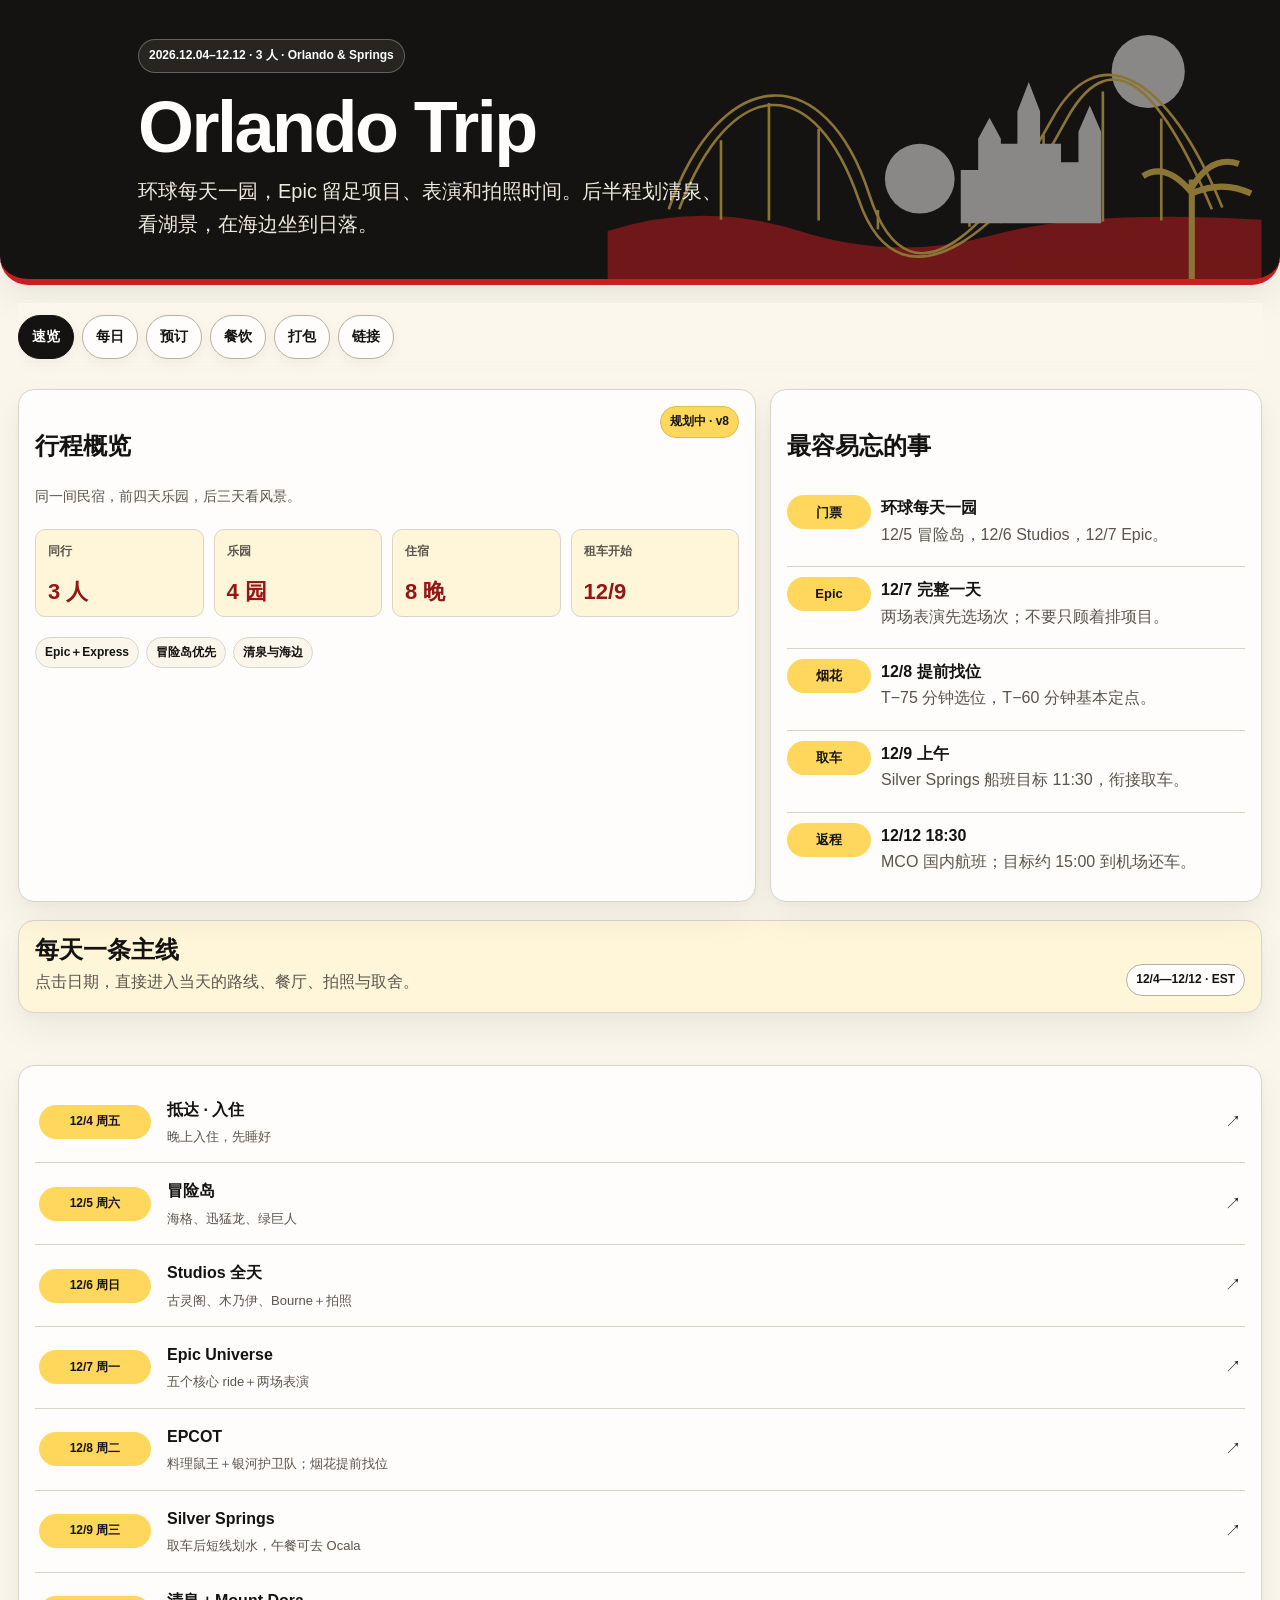
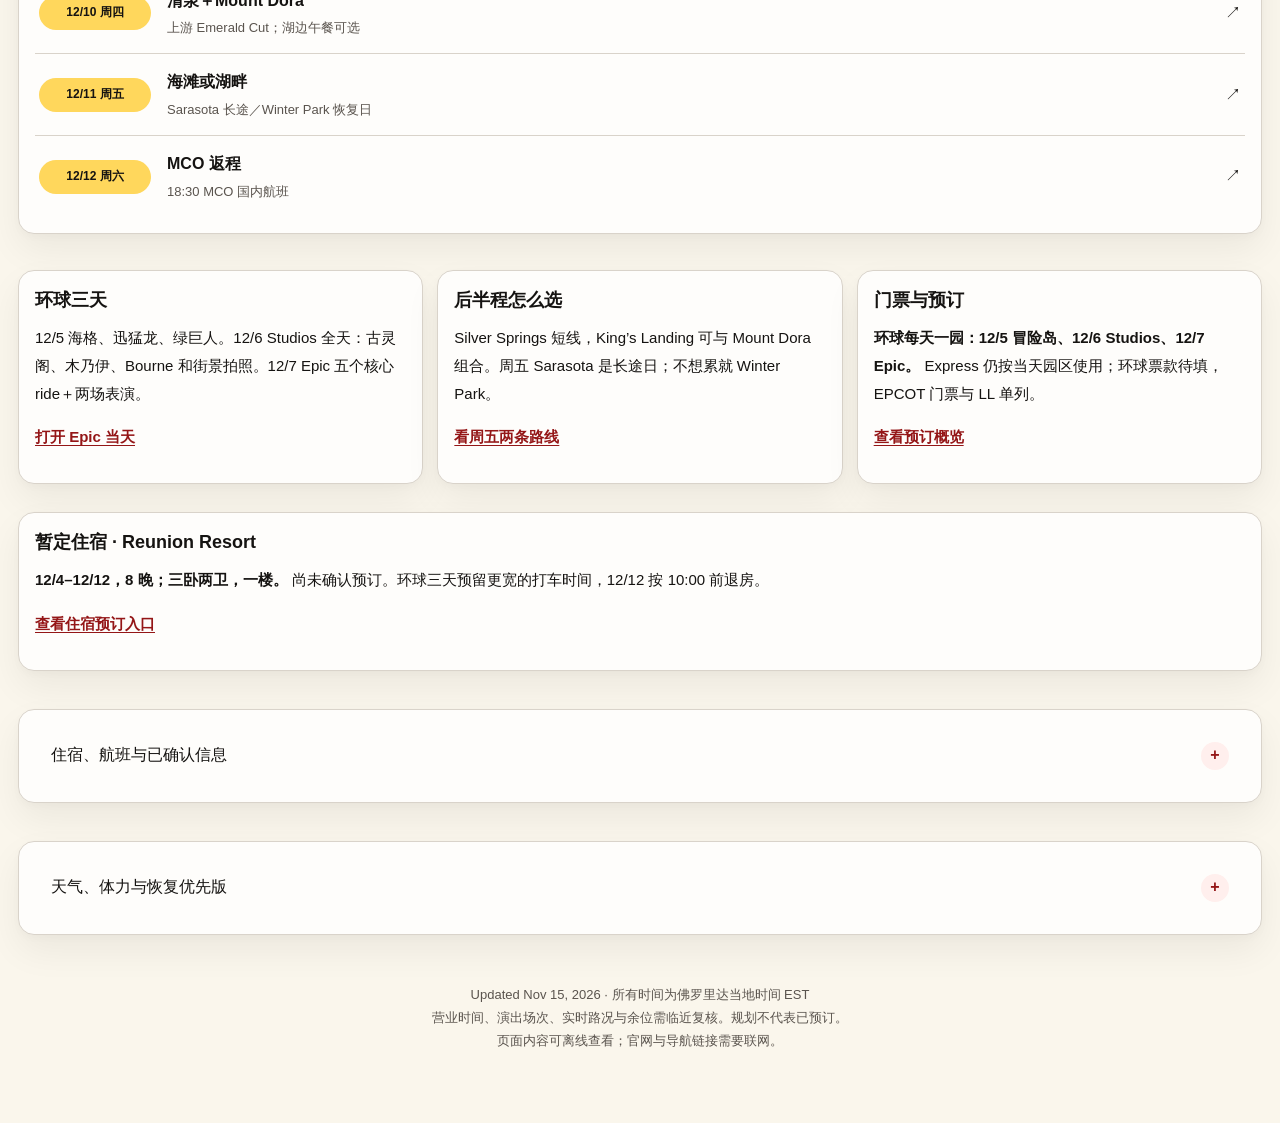
==== commit 839dbfec: "Remove redundant transportation tab from itinerary" ====
--- a/index.html
+++ b/index.html
@@ -1318,7 +1318,7 @@
 .booking-link{display:flex;align-items:center;justify-content:center;min-height:44px;padding:9px 14px;white-space:nowrap;background:var(--mickey-black);color:var(--mickey-white);border-radius:10px;font-size:13px;text-decoration:none}
 .booking-link:hover{text-decoration:none;background:var(--mickey-red)}
 @media(max-width:720px){.booking-group{padding:16px}.booking-row{gap:10px}.booking-title{font-size:14px}.booking-link{padding:9px 11px}.booking-meta{font-size:12px}}
-</style></head><body><a class="skip-link" href="#content">跳到行程内容</a><header class="hero" id="top"><svg class="hero-art" viewBox="0 0 750 320" aria-hidden="true"><circle cx="620" cy="82" r="42" fill="var(--mickey-white)"/><path d="M0 265 Q110 230 220 265 T440 270 T750 252V320H0Z" fill="var(--mickey-red)"/><g fill="none" stroke="var(--mickey-yellow)" stroke-width="3"><path d="M70 240C130 70 250 68 300 223S458 230 510 136S642 83 705 238"/><path d="M82 240C142 82 238 83 288 229S470 245 523 143S633 98 693 240"/><path d="M130 161V252M185 118V253M242 148V253M310 241V263M415 229V260M500 155V251M568 105V254M635 136V253"/></g><g fill="var(--mickey-white)"><path d="M450 256V165H470V128L483 94L496 128V165H520V256Z"/><path d="M405 256V195H425V159L438 135L451 159V256Z"/><path d="M520 256V186H540V151L553 121L566 151V256Z"/><circle cx="358" cy="205" r="40"/></g><g fill="none" stroke="var(--mickey-yellow)" stroke-width="7"><path d="M670 320V206M670 221Q640 185 614 202M670 215Q693 177 724 188M670 222Q705 206 738 222"/></g></svg><div class="hero-inner"><span class="eyebrow">2026.12.04–12.12 · 3 人 · Orlando & Springs</span><h1>Orlando Trip</h1><p>环球每天一园，Epic 留足项目、表演和拍照时间。后半程划清泉、看湖景，在海边坐到日落。</p></div></header><main class="app-shell" id="content"><nav class="nav-strip" aria-label="页面导航"><a href="#home">速览</a><a href="#timeline">每日</a><a href="#bookings">预订</a><a href="#food">餐饮</a><a href="#transport">交通</a><a href="#packing">打包</a><a href="#links">链接</a></nav><section class="app-view" id="home" data-view="home"><div class="home-stack"><div class="top-grid"><section class="panel"><div class="card-title"><div><h2>行程概览</h2><p>同一间民宿，前四天乐园，后三天看风景。</p></div><span class="badge pending">规划中 · v8</span></div><div class="stats"><div class="stat"><span>同行</span><strong>3 人</strong></div><div class="stat"><span>乐园</span><strong>4 园</strong></div><div class="stat"><span>住宿</span><strong>8 晚</strong></div><div class="stat"><span>租车开始</span><strong>12/9</strong></div></div><div class="route-line"><span>Epic＋Express</span><span>冒险岛优先</span><span>清泉与海边</span></div></section><section class="panel"><div class="card-title"><h2>最容易忘的事</h2></div><div class="quick-list"><div class="quick-row"><span class="time-chip">门票</span><div><strong>环球每天一园</strong><br><span class="muted">12/5 冒险岛，12/6 Studios，12/7 Epic。</span></div></div><div class="quick-row"><span class="time-chip">Epic</span><div><strong>12/7 完整一天</strong><br><span class="muted">两场表演先选场次；不要只顾着排项目。</span></div></div><div class="quick-row"><span class="time-chip">烟花</span><div><strong>12/8 提前找位</strong><br><span class="muted">T−75 分钟选位，T−60 分钟基本定点。</span></div></div><div class="quick-row"><span class="time-chip">取车</span><div><strong>12/9 上午</strong><br><span class="muted">Silver Springs 船班目标 11:30，衔接取车。</span></div></div><div class="quick-row"><span class="time-chip">返程</span><div><strong>12/12 18:30</strong><br><span class="muted">MCO 国内航班；目标约 15:00 到机场还车。</span></div></div></div></section></div><div class="view-banner"><div><h2>每天一条主线</h2><p>点击日期，直接进入当天的路线、餐厅、拍照与取舍。</p></div><span class="badge flex">12/4—12/12 · EST</span></div><section class="panel"><a class="overview-row" href="#day-12-4"><span class="time-chip">12/4 周五</span><span><strong>抵达 · 入住</strong><small>晚上入住，先睡好</small></span><span aria-hidden="true">↗</span></a><a class="overview-row" href="#day-12-5"><span class="time-chip">12/5 周六</span><span><strong>冒险岛</strong><small>海格、迅猛龙、绿巨人</small></span><span aria-hidden="true">↗</span></a><a class="overview-row" href="#day-12-6"><span class="time-chip">12/6 周日</span><span><strong>Studios 全天</strong><small>古灵阁、木乃伊、Bourne＋拍照</small></span><span aria-hidden="true">↗</span></a><a class="overview-row" href="#day-12-7"><span class="time-chip">12/7 周一</span><span><strong>Epic Universe</strong><small>五个核心 ride＋两场表演</small></span><span aria-hidden="true">↗</span></a><a class="overview-row" href="#day-12-8"><span class="time-chip">12/8 周二</span><span><strong>EPCOT</strong><small>料理鼠王＋银河护卫队；烟花提前找位</small></span><span aria-hidden="true">↗</span></a><a class="overview-row" href="#day-12-9"><span class="time-chip">12/9 周三</span><span><strong>Silver Springs</strong><small>取车后短线划水，午餐可去 Ocala</small></span><span aria-hidden="true">↗</span></a><a class="overview-row" href="#day-12-10"><span class="time-chip">12/10 周四</span><span><strong>清泉＋Mount Dora</strong><small>上游 Emerald Cut；湖边午餐可选</small></span><span aria-hidden="true">↗</span></a><a class="overview-row" href="#day-12-11"><span class="time-chip">12/11 周五</span><span><strong>海滩或湖畔</strong><small>Sarasota 长途／Winter Park 恢复日</small></span><span aria-hidden="true">↗</span></a><a class="overview-row" href="#day-12-12"><span class="time-chip">12/12 周六</span><span><strong>MCO 返程</strong><small>18:30 MCO 国内航班</small></span><span aria-hidden="true">↗</span></a></section><div class="decision-grid"><article class="card prose"><div class="card-title"><h3>环球三天</h3></div><p>12/5 海格、迅猛龙、绿巨人。12/6 Studios 全天：古灵阁、木乃伊、Bourne 和街景拍照。12/7 Epic 五个核心 ride＋两场表演。</p>
+</style></head><body><a class="skip-link" href="#content">跳到行程内容</a><header class="hero" id="top"><svg class="hero-art" viewBox="0 0 750 320" aria-hidden="true"><circle cx="620" cy="82" r="42" fill="var(--mickey-white)"/><path d="M0 265 Q110 230 220 265 T440 270 T750 252V320H0Z" fill="var(--mickey-red)"/><g fill="none" stroke="var(--mickey-yellow)" stroke-width="3"><path d="M70 240C130 70 250 68 300 223S458 230 510 136S642 83 705 238"/><path d="M82 240C142 82 238 83 288 229S470 245 523 143S633 98 693 240"/><path d="M130 161V252M185 118V253M242 148V253M310 241V263M415 229V260M500 155V251M568 105V254M635 136V253"/></g><g fill="var(--mickey-white)"><path d="M450 256V165H470V128L483 94L496 128V165H520V256Z"/><path d="M405 256V195H425V159L438 135L451 159V256Z"/><path d="M520 256V186H540V151L553 121L566 151V256Z"/><circle cx="358" cy="205" r="40"/></g><g fill="none" stroke="var(--mickey-yellow)" stroke-width="7"><path d="M670 320V206M670 221Q640 185 614 202M670 215Q693 177 724 188M670 222Q705 206 738 222"/></g></svg><div class="hero-inner"><span class="eyebrow">2026.12.04–12.12 · 3 人 · Orlando & Springs</span><h1>Orlando Trip</h1><p>环球每天一园，Epic 留足项目、表演和拍照时间。后半程划清泉、看湖景，在海边坐到日落。</p></div></header><main class="app-shell" id="content"><nav class="nav-strip" aria-label="页面导航"><a href="#home">速览</a><a href="#timeline">每日</a><a href="#bookings">预订</a><a href="#food">餐饮</a><a href="#packing">打包</a><a href="#links">链接</a></nav><section class="app-view" id="home" data-view="home"><div class="home-stack"><div class="top-grid"><section class="panel"><div class="card-title"><div><h2>行程概览</h2><p>同一间民宿，前四天乐园，后三天看风景。</p></div><span class="badge pending">规划中 · v8</span></div><div class="stats"><div class="stat"><span>同行</span><strong>3 人</strong></div><div class="stat"><span>乐园</span><strong>4 园</strong></div><div class="stat"><span>住宿</span><strong>8 晚</strong></div><div class="stat"><span>租车开始</span><strong>12/9</strong></div></div><div class="route-line"><span>Epic＋Express</span><span>冒险岛优先</span><span>清泉与海边</span></div></section><section class="panel"><div class="card-title"><h2>最容易忘的事</h2></div><div class="quick-list"><div class="quick-row"><span class="time-chip">门票</span><div><strong>环球每天一园</strong><br><span class="muted">12/5 冒险岛，12/6 Studios，12/7 Epic。</span></div></div><div class="quick-row"><span class="time-chip">Epic</span><div><strong>12/7 完整一天</strong><br><span class="muted">两场表演先选场次；不要只顾着排项目。</span></div></div><div class="quick-row"><span class="time-chip">烟花</span><div><strong>12/8 提前找位</strong><br><span class="muted">T−75 分钟选位，T−60 分钟基本定点。</span></div></div><div class="quick-row"><span class="time-chip">取车</span><div><strong>12/9 上午</strong><br><span class="muted">Silver Springs 船班目标 11:30，衔接取车。</span></div></div><div class="quick-row"><span class="time-chip">返程</span><div><strong>12/12 18:30</strong><br><span class="muted">MCO 国内航班；目标约 15:00 到机场还车。</span></div></div></div></section></div><div class="view-banner"><div><h2>每天一条主线</h2><p>点击日期，直接进入当天的路线、餐厅、拍照与取舍。</p></div><span class="badge flex">12/4—12/12 · EST</span></div><section class="panel"><a class="overview-row" href="#day-12-4"><span class="time-chip">12/4 周五</span><span><strong>抵达 · 入住</strong><small>晚上入住，先睡好</small></span><span aria-hidden="true">↗</span></a><a class="overview-row" href="#day-12-5"><span class="time-chip">12/5 周六</span><span><strong>冒险岛</strong><small>海格、迅猛龙、绿巨人</small></span><span aria-hidden="true">↗</span></a><a class="overview-row" href="#day-12-6"><span class="time-chip">12/6 周日</span><span><strong>Studios 全天</strong><small>古灵阁、木乃伊、Bourne＋拍照</small></span><span aria-hidden="true">↗</span></a><a class="overview-row" href="#day-12-7"><span class="time-chip">12/7 周一</span><span><strong>Epic Universe</strong><small>五个核心 ride＋两场表演</small></span><span aria-hidden="true">↗</span></a><a class="overview-row" href="#day-12-8"><span class="time-chip">12/8 周二</span><span><strong>EPCOT</strong><small>料理鼠王＋银河护卫队；烟花提前找位</small></span><span aria-hidden="true">↗</span></a><a class="overview-row" href="#day-12-9"><span class="time-chip">12/9 周三</span><span><strong>Silver Springs</strong><small>取车后短线划水，午餐可去 Ocala</small></span><span aria-hidden="true">↗</span></a><a class="overview-row" href="#day-12-10"><span class="time-chip">12/10 周四</span><span><strong>清泉＋Mount Dora</strong><small>上游 Emerald Cut；湖边午餐可选</small></span><span aria-hidden="true">↗</span></a><a class="overview-row" href="#day-12-11"><span class="time-chip">12/11 周五</span><span><strong>海滩或湖畔</strong><small>Sarasota 长途／Winter Park 恢复日</small></span><span aria-hidden="true">↗</span></a><a class="overview-row" href="#day-12-12"><span class="time-chip">12/12 周六</span><span><strong>MCO 返程</strong><small>18:30 MCO 国内航班</small></span><span aria-hidden="true">↗</span></a></section><div class="decision-grid"><article class="card prose"><div class="card-title"><h3>环球三天</h3></div><p>12/5 海格、迅猛龙、绿巨人。12/6 Studios 全天：古灵阁、木乃伊、Bourne 和街景拍照。12/7 Epic 五个核心 ride＋两场表演。</p>
 <p><a href="#day-12-7" target="_blank" rel="noopener noreferrer">打开 Epic 当天</a></p></article><article class="card prose"><div class="card-title"><h3>后半程怎么选</h3></div><p>Silver Springs 短线，King’s Landing 可与 Mount Dora 组合。周五 Sarasota 是长途日；不想累就 Winter Park。</p>
 <p><a href="#day-12-11" target="_blank" rel="noopener noreferrer">看周五两条路线</a></p></article><article class="card prose"><div class="card-title"><h3>门票与预订</h3></div><p><strong>环球每天一园：12/5 冒险岛、12/6 Studios、12/7 Epic。</strong> Express 仍按当天园区使用；环球票款待填，EPCOT 门票与 LL 单列。</p>
 <p><a href="#bookings" target="_blank" rel="noopener noreferrer">查看预订概览</a></p></article></div><article class="card prose"><div class="card-title"><h3>暂定住宿 · Reunion Resort</h3></div><p><strong>12/4–12/12，8 晚；三卧两卫，一楼。</strong> 尚未确认预订。环球三天预留更宽的打车时间，12/12 按 10:00 前退房。</p>
@@ -1460,22 +1460,7 @@
 <p><strong>晚餐可选：Columbia Celebration</strong>，仅民宿靠迪士尼／Celebration 且不累时考虑；周五会吃同品牌的话今晚不重复。</p>
 <p><a href="https://www.piscesrisingdining.com/menu/" target="_blank" rel="noopener noreferrer">Pisces 菜单</a> · <a href="https://www.piscesrisingdining.com/about/" target="_blank" rel="noopener noreferrer">营业时段</a> · <a href="https://www.google.com/maps/search/?api=1&amp;amp;query=Pisces+Rising+Mount+Dora" target="_blank" rel="noopener noreferrer">导航</a> · <a href="https://www.columbiarestaurant.com/celebration" target="_blank" rel="noopener noreferrer">Columbia Celebration</a></p><p><a class="button" href="#day-12-10">查看当天完整路线 ↗</a></p></article><article class="card food-detail prose" id="food-day-12-11" data-food-id="day-12-11" hidden><div class="card-title"><h3>12/11 周五 · 吃什么</h3><span class="badge flex">海滩或湖畔</span></div><p><strong>Sarasota 版：Columbia，St. Armands Circle 店</strong>，411 St. Armands Cir；目标约 13:45–14:00。周五 11:00–22:00；Cuban Sandwich、1905 Salad、Half and Half Combo 按食量搭配，预算 $25–40／人。</p>
 <p><strong>Winter Park 版：Briarpatch 或 Prato 二选一。</strong> Briarpatch 适合松饼／法式吐司＋咸口早餐，周五 07:30–16:00；Prato 意大利午餐 11:00–16:00。预算约 $25–45／人。以上预算未含税、小费与酒水。</p>
-<p><a href="https://www.columbiarestaurant.com/st-armands-circle-sarasota" target="_blank" rel="noopener noreferrer">Columbia Sarasota</a> · <a href="https://thebriarpatchrestaurant.com/food-and-drink/brunch" target="_blank" rel="noopener noreferrer">Briarpatch 菜单</a> · <a href="https://www.pratoitalian.com/winter-park/" target="_blank" rel="noopener noreferrer">Prato 菜单与预订</a></p><p><a class="button" href="#day-12-11">查看当天完整路线 ↗</a></p></article><article class="card food-detail prose" id="food-day-12-12" data-food-id="day-12-12" hidden><div class="card-title"><h3>12/12 周六 · 吃什么</h3><span class="badge flex">MCO 返程</span></div><p><strong>民宿附近早午餐。</strong> 不去远处追餐厅，按退房和还车时间安排；目标约 15:00 到机场还车。</p><p><a class="button" href="#day-12-12">查看当天完整路线 ↗</a></p></article></section><section class="app-view" id="transport" data-view="transport" hidden><div class="view-banner"><div><h2>航班 · 民宿 · 租车</h2><p>乐园几天打车；周边游再取车。拿到民宿门牌后复核车程。</p></div><span class="badge flex">12/4—12/12 · EST</span></div><article class="card prose"><div class="card-title"><h3>已确认信息</h3></div><div class="table-scroll" tabindex="0" role="region" aria-label="行程详情表，可左右滑动"><table><thead><tr><th scope="col">项目</th><th scope="col">本版安排</th></tr></thead><tbody><tr><td>人数</td><td>3 人</td></tr><tr><td>住宿</td><td>暂定 Reunion Resort 一楼三卧公寓，12/4–12/12 共 8 晚，全程不换住处；尚未确认预订</td></tr><tr><td>抵达</td><td>12/4 周五晚上入住；抵达航班和具体时间未提供</td></tr><tr><td>离开</td><td>12/12 周六 18:30，MCO 国内航班</td></tr><tr><td>环球</td><td>Universal Islands of Adventure、Universal Studios Florida、Universal Epic Universe；已确认每天一园，三天分别进入三园</td></tr><tr><td>迪士尼</td><td>只去 EPCOT；不包含 Disney’s Hollywood Studios</td></tr><tr><td>交通</td><td>乐园期间 Uber/Lyft；12/9 开始租车做周边游</td></tr><tr><td>偏好</td><td>Epic ＞ 冒险岛 ＞ Universal Studios；保留拍照时间，后半程看风景</td></tr><tr><td>尚待确认</td><td>民宿订单与具体门牌／门禁说明、门票完整名称／有效期、是否选择 Sarasota 长途日、租车取还点</td></tr></tbody></table></div>
-<h3>暂定住宿｜Reunion Resort 一楼公寓</h3>
-<p><strong>房源：公寓，带度假村＋一楼｜距离迪士尼 10 分钟</strong>（房东 Rennata）。标题中的车程为房源宣传，不等于到 EPCOT 园门或环球的实际车程。</p>
-<p><a href="https://www.airbnb.cn/rooms/934030452168483857?check_in=2026-12-04&amp;amp;check_out=2026-12-12&amp;amp;adults=3" target="_blank" rel="noopener noreferrer">打开 Airbnb 房源与本次日期：12/4–12/12、3 位成人</a></p>
-<div class="table-scroll" tabindex="0" role="region" aria-label="行程详情表，可左右滑动"><table><thead><tr><th scope="col">项目</th><th scope="col">安排与注意事项</th></tr></thead><tbody><tr><td>状态</td><td>加入行程的暂定住宿，尚未确认预订；2026/11/15 查询时这 8 晚显示可订</td></tr><tr><td>展示价格</td><td>查询时 ¥5,835 CNY／整套 8 晚，页面标注包含所有附加费用；最终付款金额与可订状态以结算页为准，不作为已付款记录</td></tr><tr><td>空间</td><td>一楼约 124 平方米，3 卧 2 卫；1 张 King＋2 张 Queen，三人可各住一间</td></tr><tr><td>设施</td><td>厨房、洗衣机／烘干机、阳台、免费停车；后半程租车后仍回这里休息</td></tr><tr><td>入住／退房</td><td>页面列 16:00 后入住、10:00 前退房，密码锁自助入住；周五晚到前确认门禁、司机进入方式与完整入住说明</td></tr><tr><td>取消条件</td><td>查询时显示预订后 24 小时内可免费取消，之后不可退款；付款前重看该订单完整政策</td></tr><tr><td>度假村设施</td><td>可使用部分泳池；水上乐园、高尔夫、网球会员区域不包含。部分会所需开车到达，前几天不为设施专门安排交通</td></tr><tr><td>生活用品</td><td>仅提供初始消耗品；8 晚需补水、早餐、纸品等。毛巾数量与是否可额外提供，入住前向房东确认</td></tr></tbody></table></div>
-<p><strong>乐园交通调整：</strong> Reunion 位于迪士尼西南侧，不是环球旁边。房源住客曾反馈路况好时去环球约 30 分钟，但不能据此保证每天车程。12/5、12/6 旧双园及 12/7 Epic 均先按 <strong>45–60 分钟路上缓冲</strong>规划，再额外留叫车、安检和走到园门的时间；这是保守行程余量，不是逐段导航实测。拿到门牌后分别核对旧双园、Epic 和 EPCOT 的路线。EPCOT 也不按标题的“10 分钟”出发。</p>
-<p><strong>每天如何使用这个住处：</strong> 12/4 晚直接入住，简单补给；12/5–12/8 早上民宿吃早餐、打车去乐园，晚上回同一处；12/9–12/11 自驾周边游，下午或晚上回来洗衣休息；12/12 <strong>10:00 前退房</strong>，行李带上车，午餐后按计划去 MCO 还车。</p>
-<p><strong>入住前待办：</strong> 确认订单、准确门牌、门禁／网约车进入规则、晚到入住、停车规则与毛巾数量。现阶段未替你预订，也未联系房东。</p>
-<p>“The Ringring”按 <strong>The Ringling</strong> 理解，地点在 <strong>Sarasota</strong>。它的美术馆、庄园和海湾花园很适合建筑与旅行照片。<a href="https://www.visitsarasota.com/attractions-tours/ringling" target="_blank" rel="noopener noreferrer">Sarasota 官方旅游局介绍</a></p></article><article class="card prose"><div class="card-title"><h3>交通执行</h3></div><h3>12/4–12/8：机场与乐园打车</h3>
-<ul><li>抵达日机场 → 民宿；四个乐园日各一趟往返。三人合乘，比较车型、行李空间和实时价格。</li><li>暂定住 Reunion Resort 一楼公寓，属于迪士尼西南侧；具体门牌尚待订单确认，不写固定车费或精确导航车程。环球三天先按 45–60 分钟路上缓冲，另留叫车、安检和步行时间；前一天晚上和当天出门前再查导航。</li><li>环球旧双园与 Epic 的下客地点不同；每次核对 App 的目的地与指定上车点。</li><li>开园前和散场时要加缓冲。等待贵或拥堵时，在允许的区域坐着等一会儿，不步行去不适合上下客的道路边。</li></ul>
-<h3>12/9–12/12：建议先比较两种报价</h3>
-<div class="table-scroll" tabindex="0" role="region" aria-label="行程详情表，可左右滑动"><table><thead><tr><th scope="col">方案</th><th scope="col">适合情况</th><th scope="col">要核对什么</th></tr></thead><tbody><tr><td><strong>附近门店取，MCO 还</strong></td><td>希望周六直接开去机场；本版主交通方案</td><td>单程还车费用、营业时间、实际机场内外位置、跨还车时刻是否多计一天</td></tr><tr><td><strong>附近门店取还，周五还车</strong></td><td>周五采用本地轻松版，想减少租车天数</td><td>周五还车时间、回民宿与次日去机场两段打车总价</td></tr></tbody></table></div>
-<p>租车按合同计费，不按日历简单算“周三到周六就是三天”。例如周三上午取、周六下午还可能超过三个 24 小时，按报价比较总额。若周五去 Sarasota，通常难赶附近门店下班前还车，优先保留到周六机场还。</p>
-<h3>周边单程驾驶预算（仅规划估计）</h3>
-<div class="table-scroll" tabindex="0" role="region" aria-label="行程详情表，可左右滑动"><table><thead><tr><th scope="col">路段</th><th scope="col">预留车程</th></tr></thead><tbody><tr><td>迪士尼／环球度假区 → Silver Springs</td><td>约 1.5–2 小时</td></tr><tr><td>度假区 → King’s Landing</td><td>约 50–80 分钟</td></tr><tr><td>度假区 → The Ringling</td><td>约 2.5–3 小时，拥堵可能更久</td></tr><tr><td>The Ringling → Lido Beach</td><td>约 25–45 分钟，另加停车</td></tr><tr><td>度假区 → Winter Park</td><td>约 35–60 分钟</td></tr><tr><td>度假区 → MCO</td><td>约 30–60 分钟，另留拥堵余量</td></tr></tbody></table></div>
-<p>这些不是实时路况，也未按民宿门牌计算；拿到地址后应重新核对。收费道路、油费、停车与额外驾驶员费用计入租车总预算。</p></article></section><section class="app-view" id="packing" data-view="packing" hidden><div class="view-banner"><div><h2>打包与出门前检查</h2><p>12 月注意晚风，水上活动带干衣，乐园轻装。</p></div><span class="badge flex">12/4—12/12 · EST</span></div><article class="card prose"><div class="card-title"><h3>打包清单</h3></div><ul><li><strong>每天：</strong> 好走的鞋、充电宝、薄外套、水、少量零食、雨具、证件。</li><li><strong>乐园拍照：</strong> 手机镜头擦拭布；衣服以舒适和便于加外套为先，不为了换装多背一个大包。</li><li><strong>水上两天：</strong> 按活动要求穿衣和救生衣，防水袋、毛巾、干衣裤、眼镜固定绳；上岸后及时换干。租赁证件要求按确认信。</li><li><strong>海滩可选日：</strong> 轻便坐垫／毯子、挡风外套、水；12 月以看海和日落为目标。</li><li><strong>自驾：</strong> 驾照、租车所需证件与支付卡、手机导航和充电线；额外驾驶员须在租车合同中登记。</li></ul></article><article class="card prose"><div class="card-title"><h3>每天离开民宿前</h3></div><ul><li class="check-item"><label><input type="checkbox" data-check="trip-16"><span>手机、电量和充电宝</span></label></li><li class="check-item"><label><input type="checkbox" data-check="trip-17"><span>当天门票／Express／预订确认信</span></label></li><li class="check-item"><label><input type="checkbox" data-check="trip-18"><span>证件、水、零食、薄外套</span></label></li><li class="check-item"><label><input type="checkbox" data-check="trip-19"><span>今天的目标、午餐和最晚回程时间</span></label></li><li class="check-item"><label><input type="checkbox" data-check="trip-20"><span>水上日带防水袋、毛巾和干衣</span></label></li><li class="check-item"><label><input type="checkbox" data-check="trip-21"><span>返程日查航班、还车门店和航站楼</span></label></li></ul></article></section><section class="app-view" id="links" data-view="links" hidden><div class="view-banner"><div><h2>关键链接</h2><p>官网用于核对最新规则，导航用于到现场；正文各处也保留了来源。</p></div><span class="badge flex">12/4—12/12 · EST</span></div><article class="card prose"><div class="card-title"><h3>四园当日排队 · 官方 App</h3></div><p><strong>网页链接是打开时的当日队列，不是 12 月行程日期的预言。</strong> 现在打开看到的是现在的情况；旅行当天再打开。第三方通常展示普通队的公布等待时间，<strong>不是 Express 或 Lightning Lane 保证等待时间</strong>，数据也可能延迟；临时停运、演出场次和入场安排优先看官方 App 与现场。</p>
+<p><a href="https://www.columbiarestaurant.com/st-armands-circle-sarasota" target="_blank" rel="noopener noreferrer">Columbia Sarasota</a> · <a href="https://thebriarpatchrestaurant.com/food-and-drink/brunch" target="_blank" rel="noopener noreferrer">Briarpatch 菜单</a> · <a href="https://www.pratoitalian.com/winter-park/" target="_blank" rel="noopener noreferrer">Prato 菜单与预订</a></p><p><a class="button" href="#day-12-11">查看当天完整路线 ↗</a></p></article><article class="card food-detail prose" id="food-day-12-12" data-food-id="day-12-12" hidden><div class="card-title"><h3>12/12 周六 · 吃什么</h3><span class="badge flex">MCO 返程</span></div><p><strong>民宿附近早午餐。</strong> 不去远处追餐厅，按退房和还车时间安排；目标约 15:00 到机场还车。</p><p><a class="button" href="#day-12-12">查看当天完整路线 ↗</a></p></article></section><section class="app-view" id="packing" data-view="packing" hidden><div class="view-banner"><div><h2>打包与出门前检查</h2><p>12 月注意晚风，水上活动带干衣，乐园轻装。</p></div><span class="badge flex">12/4—12/12 · EST</span></div><article class="card prose"><div class="card-title"><h3>打包清单</h3></div><ul><li><strong>每天：</strong> 好走的鞋、充电宝、薄外套、水、少量零食、雨具、证件。</li><li><strong>乐园拍照：</strong> 手机镜头擦拭布；衣服以舒适和便于加外套为先，不为了换装多背一个大包。</li><li><strong>水上两天：</strong> 按活动要求穿衣和救生衣，防水袋、毛巾、干衣裤、眼镜固定绳；上岸后及时换干。租赁证件要求按确认信。</li><li><strong>海滩可选日：</strong> 轻便坐垫／毯子、挡风外套、水；12 月以看海和日落为目标。</li><li><strong>自驾：</strong> 驾照、租车所需证件与支付卡、手机导航和充电线；额外驾驶员须在租车合同中登记。</li></ul></article><article class="card prose"><div class="card-title"><h3>每天离开民宿前</h3></div><ul><li class="check-item"><label><input type="checkbox" data-check="trip-16"><span>手机、电量和充电宝</span></label></li><li class="check-item"><label><input type="checkbox" data-check="trip-17"><span>当天门票／Express／预订确认信</span></label></li><li class="check-item"><label><input type="checkbox" data-check="trip-18"><span>证件、水、零食、薄外套</span></label></li><li class="check-item"><label><input type="checkbox" data-check="trip-19"><span>今天的目标、午餐和最晚回程时间</span></label></li><li class="check-item"><label><input type="checkbox" data-check="trip-20"><span>水上日带防水袋、毛巾和干衣</span></label></li><li class="check-item"><label><input type="checkbox" data-check="trip-21"><span>返程日查航班、还车门店和航站楼</span></label></li></ul></article></section><section class="app-view" id="links" data-view="links" hidden><div class="view-banner"><div><h2>关键链接</h2><p>官网用于核对最新规则，导航用于到现场；正文各处也保留了来源。</p></div><span class="badge flex">12/4—12/12 · EST</span></div><article class="card prose"><div class="card-title"><h3>四园当日排队 · 官方 App</h3></div><p><strong>网页链接是打开时的当日队列，不是 12 月行程日期的预言。</strong> 现在打开看到的是现在的情况；旅行当天再打开。第三方通常展示普通队的公布等待时间，<strong>不是 Express 或 Lightning Lane 保证等待时间</strong>，数据也可能延迟；临时停运、演出场次和入场安排优先看官方 App 与现场。</p>
 <div class="table-scroll" tabindex="0" role="region" aria-label="行程详情表，可左右滑动"><table><thead><tr><th scope="col">使用日</th><th scope="col">园区</th><th scope="col">打开当日排队页面</th><th scope="col">主要看什么</th></tr></thead><tbody><tr><td><strong>12/5 周六</strong></td><td>冒险岛</td><td><a href="https://queue-times.com/en-US/parks/64/queue_times" target="_blank" rel="noopener noreferrer">冒险岛实时队列</a></td><td>海格、迅猛龙、绿巨人是否运行，决定先后顺序</td></tr><tr><td><strong>12/6 周日</strong></td><td>Universal Studios Florida</td><td><a href="https://queue-times.com/en-US/parks/65/queue_times" target="_blank" rel="noopener noreferrer">Studios 实时队列</a></td><td>古灵阁、木乃伊运行情况，Bourne／巡游场次查官方 App</td></tr><tr><td><strong>12/7 周一</strong></td><td>Epic</td><td><a href="https://queue-times.com/en-US/parks/334/queue_times" target="_blank" rel="noopener noreferrer">Epic 实时队列</a></td><td>魔法部、咚奇刚、Stardust 等；两场表演时间仍查官方 App</td></tr><tr><td><strong>12/8 周二</strong></td><td>EPCOT</td><td><a href="https://queue-times.com/en-US/parks/5/queue_times" target="_blank" rel="noopener noreferrer">EPCOT 实时队列</a></td><td>两个核心与附加项目；LL 回场时间与烟花时间查 My Disney Experience</td></tr></tbody></table></div>
 <p><strong>三人出发前安装：</strong> <a href="https://apps.apple.com/us/app/universal-orlando-resort/id878217080" target="_blank" rel="noopener noreferrer">Universal Orlando Resort 官方 App（iPhone）</a> · <a href="https://blog.discoveruniversal.com/guides-and-tips/how-to-make-the-most-of-a-rainy-day-at-universal-orlando-resort/" target="_blank" rel="noopener noreferrer">环球官方 App 使用说明</a> · <a href="https://disneyworld.disney.go.com/guest-services/my-disney-experience/mobile-apps/" target="_blank" rel="noopener noreferrer">My Disney Experience 官方下载页</a>。环球用来查队列、表演和门票；Disney 用来买／用 LL、查等待和 Luminous 时间。</p>
 <p><strong>怎么用：</strong> 早上出门前看停运和开园；每完成一个分区再查下一站。不要只因另一区普通队比现在短十分钟就横穿全园；有 Express／LL 的项目先遵守自己的使用规则与时段。网页里的预约余位提示不等于你的账户可订余位。</p></article><article class="card prose"><div class="card-title"><h3>景点、购票与导航</h3></div><div class="table-scroll" tabindex="0" role="region" aria-label="行程详情表，可左右滑动"><table><thead><tr><th scope="col">用途</th><th scope="col">链接</th></tr></thead><tbody><tr><td>环球门票／票券</td><td><a href="https://www.universalorlando.com/web/en/us/tickets-packages/park-tickets" target="_blank" rel="noopener noreferrer">官方门票入口；之后替换为每天一园票券</a></td></tr><tr><td>三日 Express</td><td><a href="https://www.undercovertourist.com/orlando/universal-3-day-universal-express-pass-ticket/" target="_blank" rel="noopener noreferrer">三日三园 Express</a></td></tr><tr><td>EPCOT 购票</td><td><a href="https://disneyworld.disney.go.com/admission/tickets/theme-parks/" target="_blank" rel="noopener noreferrer">官方日期选择器</a></td></tr><tr><td>Disney LL</td><td><a href="https://disneyworld.disney.go.com/lightning-lane-passes/" target="_blank" rel="noopener noreferrer">产品与购买规则</a></td></tr><tr><td>冒险岛排队</td><td><a href="https://queue-times.com/en-US/parks/64/queue_times" target="_blank" rel="noopener noreferrer">当日实时队列</a></td></tr><tr><td>Studios 排队</td><td><a href="https://queue-times.com/en-US/parks/65/queue_times" target="_blank" rel="noopener noreferrer">当日实时队列</a></td></tr><tr><td>Epic 排队</td><td><a href="https://queue-times.com/en-US/parks/334/queue_times" target="_blank" rel="noopener noreferrer">当日实时队列</a></td></tr><tr><td>EPCOT 排队</td><td><a href="https://queue-times.com/en-US/parks/5/queue_times" target="_blank" rel="noopener noreferrer">当日实时队列</a></td></tr><tr><td>环球门票</td><td><a href="https://www.universalorlando.com/web/en/us/tickets-packages/park-tickets" target="_blank" rel="noopener noreferrer">Universal Orlando 官方门票</a></td></tr><tr><td>Epic 园区</td><td><a href="https://www.universalorlando.com/web/en/us/theme-parks/epic-universe" target="_blank" rel="noopener noreferrer">Epic Universe 官方页</a></td></tr><tr><td>冒险岛</td><td><a href="https://www.universalorlando.com/web/en/us/theme-parks/islands-of-adventure" target="_blank" rel="noopener noreferrer">Islands of Adventure 官方页</a></td></tr><tr><td>Studios</td><td><a href="https://www.universalorlando.com/web/en/us/theme-parks/universal-studios-florida" target="_blank" rel="noopener noreferrer">Universal Studios Florida 官方页</a></td></tr><tr><td>EPCOT</td><td><a href="https://disneyworld.disney.go.com/destinations/epcot/" target="_blank" rel="noopener noreferrer">EPCOT 官方页</a></td></tr><tr><td>EPCOT 节日</td><td><a href="https://disneyworld.disney.go.com/events-tours/epcot/holiday-festival/" target="_blank" rel="noopener noreferrer">Festival of the Holidays</a></td></tr><tr><td>Silver Springs</td><td><a href="https://silversprings.com/plan-your-day/paddling/" target="_blank" rel="noopener noreferrer">官方划船产品</a>／<a href="https://www.google.com/maps/search/?api=1&amp;amp;query=5656+E+Silver+Springs+Blvd+Silver+Springs+FL+34488" target="_blank" rel="noopener noreferrer">导航检索</a></td></tr><tr><td>King’s Landing</td><td><a href="https://www.kingslandingfl.com/daypaddlekayakrentals" target="_blank" rel="noopener noreferrer">官方短线租船</a>／<a href="https://www.google.com/maps/search/?api=1&amp;amp;query=Kings+Landing+5722+Baptist+Camp+Road+Apopka+FL+32712" target="_blank" rel="noopener noreferrer">导航检索</a></td></tr><tr><td>The Ringling</td><td><a href="https://www.ringling.org/" target="_blank" rel="noopener noreferrer">官网</a>／<a href="https://www.google.com/maps/search/?api=1&amp;amp;query=The+Ringling+5401+Bay+Shore+Road+Sarasota+FL" target="_blank" rel="noopener noreferrer">导航检索</a></td></tr><tr><td>Lido Beach</td><td><a href="https://www.google.com/maps/search/?api=1&amp;amp;query=Lido+Beach+Sarasota+FL" target="_blank" rel="noopener noreferrer">导航检索</a></td></tr><tr><td>Winter Park</td><td><a href="https://cityofwinterpark.org/departments/parks-recreation/parks-playgrounds/parks/central-park/" target="_blank" rel="noopener noreferrer">Central Park 官方介绍</a>／<a href="https://www.google.com/maps/search/?api=1&amp;amp;query=Central+Park+Park+Avenue+Winter+Park+FL" target="_blank" rel="noopener noreferrer">导航检索</a></td></tr></tbody></table></div></article><article class="card prose"><div class="card-title"><h3>餐厅与活动</h3></div><ul><li><a href="https://ivyonthesquareocala.com/" target="_blank" rel="noopener noreferrer">Ivy on the Square</a></li><li><a href="https://silversprings.com/plan-your-day/dining-options/" target="_blank" rel="noopener noreferrer">Silver Springs 餐饮</a></li><li><a href="https://www.piscesrisingdining.com/" target="_blank" rel="noopener noreferrer">Pisces Rising</a></li><li><a href="https://www.columbiarestaurant.com/st-armands-circle-sarasota" target="_blank" rel="noopener noreferrer">Columbia Sarasota</a></li><li><a href="https://thebriarpatchrestaurant.com/hours-and-location" target="_blank" rel="noopener noreferrer">Briarpatch</a></li><li><a href="https://www.pratoitalian.com/winter-park/" target="_blank" rel="noopener noreferrer">Prato</a></li><li><a href="https://scenicboattours.com/" target="_blank" rel="noopener noreferrer">Winter Park Scenic Boat Tour</a></li><li><a href="https://www.universalorlando.com/web/en/us/tickets-packages/express-passes" target="_blank" rel="noopener noreferrer">环球 Express 产品与覆盖</a></li></ul></article></section><footer class="footer">Updated Nov 15, 2026 · 所有时间为佛罗里达当地时间 EST<br>营业时间、演出场次、实时路况与余位需临近复核。规划不代表已预订。<br>页面内容可离线查看；官网与导航链接需要联网。</footer></main><noscript><style>.app-view[hidden],.day-detail[hidden],.food-detail[hidden]{display:block!important}.day-picker,.toolbar{display:none}</style></noscript><script>
@@ -1483,7 +1468,7 @@
 const views=[...document.querySelectorAll('[data-view]')],days=[...document.querySelectorAll('[data-day-id]')],foods=[...document.querySelectorAll('[data-food-id]')],nav=[...document.querySelectorAll('.nav-strip a')];
 const ids=days.map(x=>x.dataset.dayId);const today=new Intl.DateTimeFormat('en-CA',{timeZone:'America/New_York',year:'numeric',month:'2-digit',day:'2-digit'}).format(new Date());
 let selected=ids.find(id=>'2026-12-'+id.split('-').at(-1).padStart(2,'0')>=today)||ids.at(-1);let foodSelected=selected;
-function paint(){let hash=decodeURIComponent(location.hash.slice(1));let view={timeline:'daily',home:'home',bookings:'bookings',food:'food',transport:'transport',packing:'packing',links:'links'}[hash]||'home';if(hash.startsWith('day-')&&ids.includes(hash)){view='daily';selected=hash}if(hash.startsWith('food-day-')&&ids.includes(hash.slice(5))){view='food';foodSelected=hash.slice(5)}
+function paint(){let hash=decodeURIComponent(location.hash.slice(1));let view={timeline:'daily',home:'home',bookings:'bookings',food:'food',packing:'packing',links:'links'}[hash]||'home';if(hash.startsWith('day-')&&ids.includes(hash)){view='daily';selected=hash}if(hash.startsWith('food-day-')&&ids.includes(hash.slice(5))){view='food';foodSelected=hash.slice(5)}
 views.forEach(x=>x.hidden=x.dataset.view!==view);nav.forEach(x=>{if((x.hash==='#timeline'?'daily':x.hash.slice(1))===view)x.setAttribute('aria-current','page');else x.removeAttribute('aria-current')});
 days.forEach(x=>x.hidden=x.dataset.dayId!==selected);foods.forEach(x=>x.hidden=x.dataset.foodId!==foodSelected);
 for(const kind of ['day','food'])document.querySelectorAll('[data-'+kind+'-target]').forEach(b=>{const active=b.dataset[kind+'Target']===(kind==='day'?selected:foodSelected);b.classList.toggle('is-active',active);b.setAttribute('aria-pressed',String(active))});
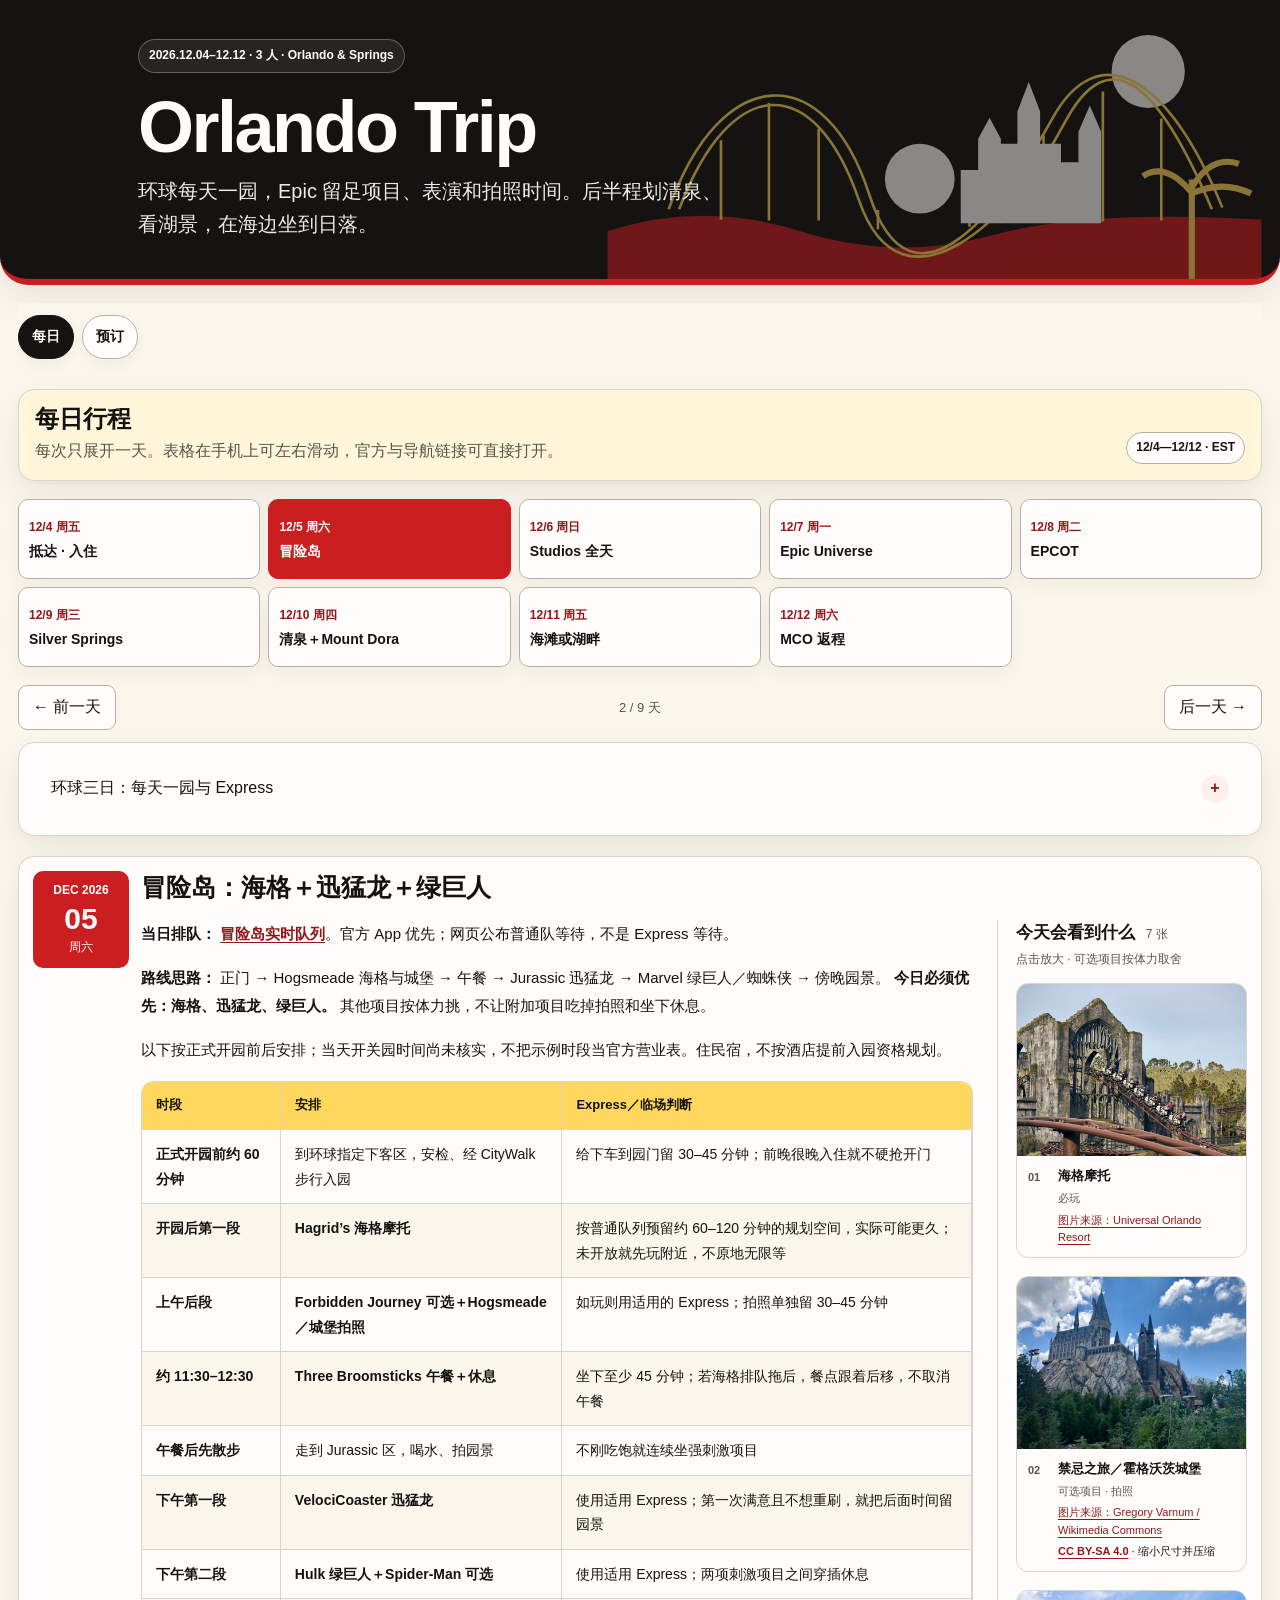
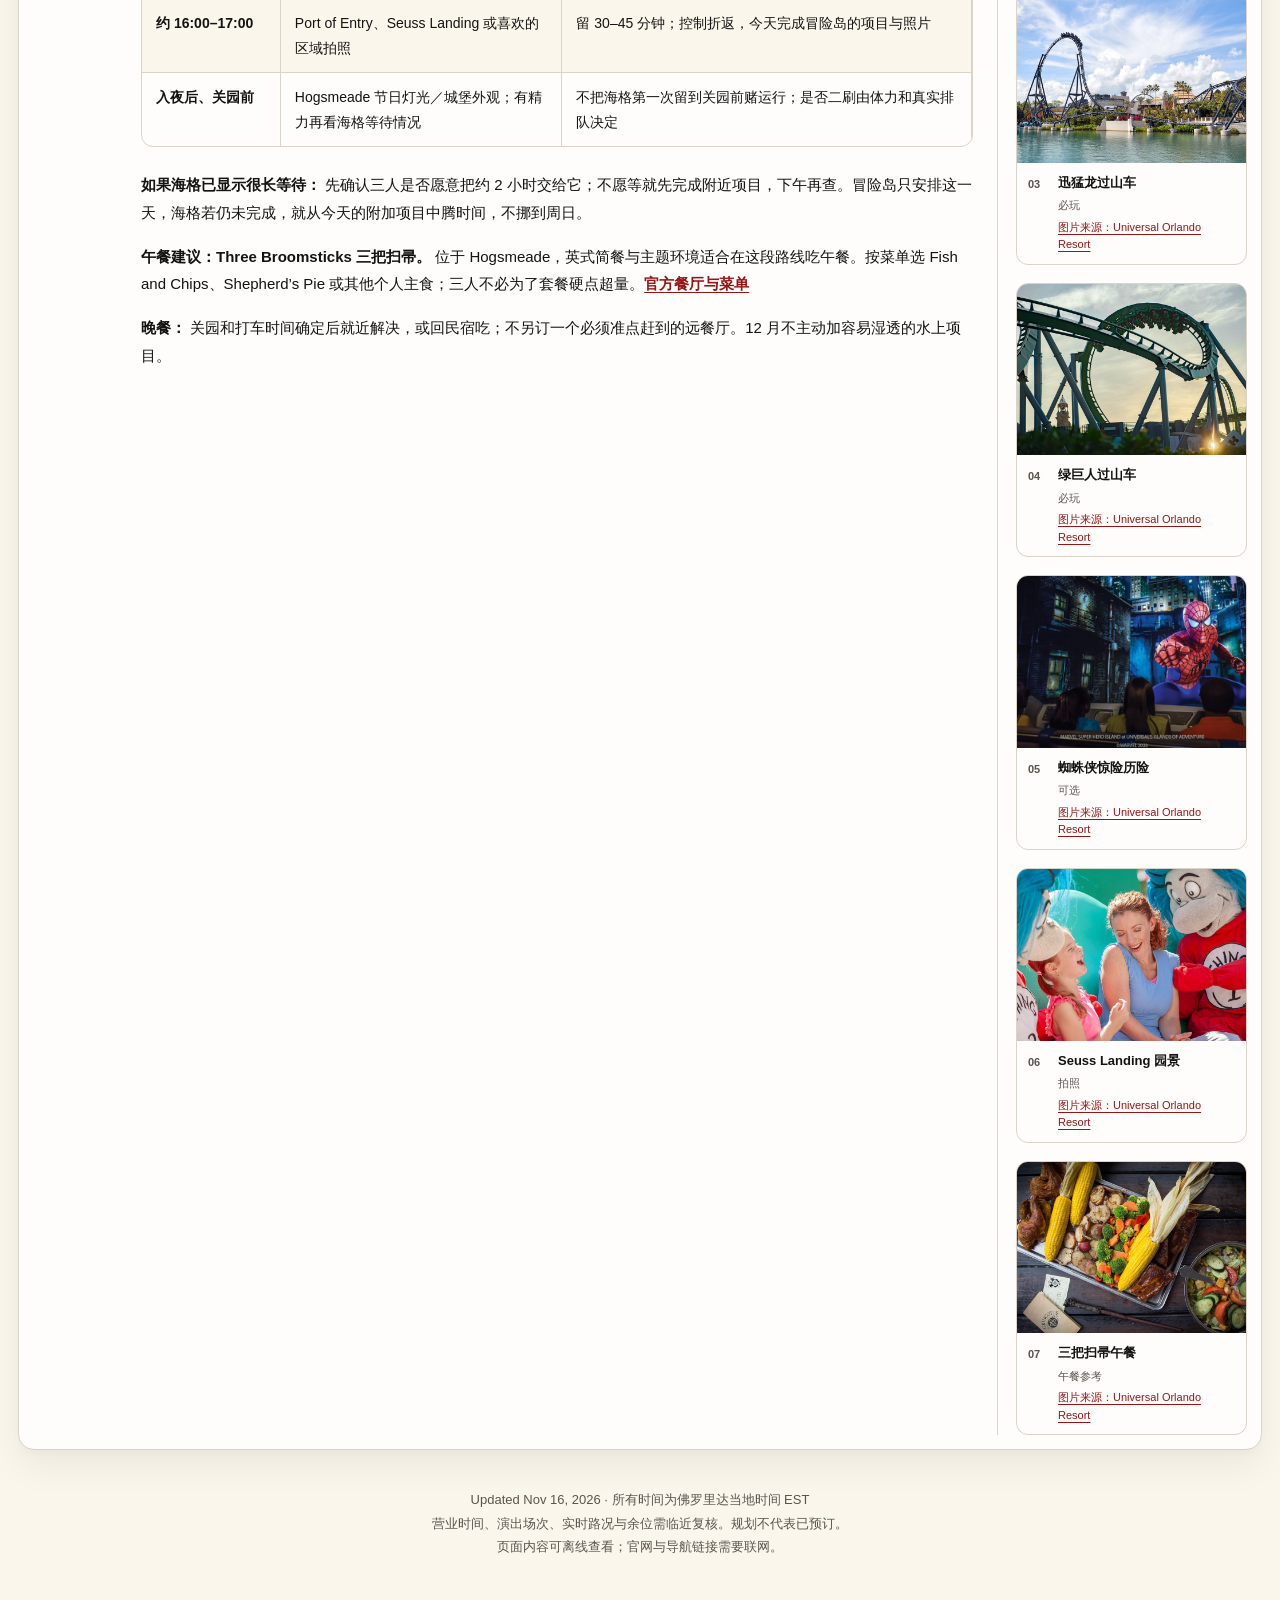
==== commit 08523d0e: "Focus itinerary website on Daily and Bookings tabs" ====
--- a/index.html
+++ b/index.html
@@ -1152,7 +1152,7 @@
 body{font-size:16px;line-height:1.65} .hero{position:relative;isolation:isolate;min-height:285px;background:#123f3c;overflow:hidden}.hero-inner{position:relative;z-index:1;padding-bottom:38px}.hero h1{font-size:clamp(42px,7vw,72px);line-height:1.08;letter-spacing:-.035em}.hero p{max-width:600px}.hero-art{position:absolute;inset:auto 0 0 auto;width:54%;height:100%;opacity:.38;z-index:0}.app-shell{padding-bottom:50px}.top-grid{margin-top:0}.home-stack{gap:18px}.nav-strip{margin-top:0;padding-top:12px}.nav-strip a{min-height:44px;display:flex;align-items:center}.view-banner{margin-bottom:16px}.panel{min-width:0}.overview-row{display:grid;grid-template-columns:112px 1fr 16px;gap:16px;align-items:center;padding:15px 4px;border-top:1px solid var(--line);color:var(--ink);font-weight:400}.overview-row:first-child{border-top:0}.overview-row:hover{text-decoration:none;background:#f4f2e8}.overview-row small{display:block;color:var(--muted);font-size:13px;margin-top:3px}.overview-row strong{font-size:16px}.overview-row .time-chip{font-size:12px}.stats{margin:20px 0}.stat strong{font-variant-numeric:tabular-nums}.day-picker{grid-template-columns:repeat(5,minmax(0,1fr));margin:18px 0}.day-pill{min-height:80px}.day-detail{margin-top:20px;min-width:0}.day-content{min-width:0}.day-content>h2{font-size:25px;line-height:1.35;margin:0 0 16px}.prose{overflow-wrap:anywhere}.prose p{color:var(--ink);margin:0 0 16px;font-size:15px;line-height:1.85}.prose h3{font-size:18px;line-height:1.5;margin:30px 0 13px;padding-top:16px;border-top:1px solid var(--line)}.prose .card-title h3{margin:0;padding:0;border:0}.prose ul,.prose ol{padding-left:22px;margin:0 0 20px;font-size:15px}.prose li{margin:9px 0}.prose a{text-decoration:underline;text-underline-offset:3px}.prose .button{text-decoration:none;min-height:44px}.table-scroll{width:100%;max-width:100%;overflow-x:auto;margin:18px 0 24px;border:1px solid var(--line);border-radius:12px;overscroll-behavior-x:contain}.table-scroll table{width:100%;border-collapse:collapse;font-size:14px;line-height:1.75}.table-scroll th,.table-scroll td{padding:12px 14px;text-align:left;vertical-align:top;border-bottom:1px solid var(--line);border-right:1px solid rgba(202,188,170,.3);min-width:100px}.table-scroll th{background:#eceee3;color:var(--teal-dark);font-size:13px}.table-scroll tr:last-child td{border-bottom:0}.table-scroll td:first-child{font-weight:650;min-width:100px}.table-scroll tr:nth-child(even) td{background:rgba(245,241,232,.5)}.check-item{list-style:none;margin-left:-20px!important}.check-item label{display:flex;gap:12px;align-items:flex-start;padding:8px 0;cursor:pointer;min-height:44px}.check-item input{width:20px;height:20px;flex:0 0 20px;margin-top:4px;accent-color:var(--teal)}.check-item input:checked+span{text-decoration:line-through;color:var(--muted)}blockquote{background:#edf1e7;border-left:3px solid var(--teal);margin:18px 0;padding:16px}button,a,input{touch-action:manipulation}button:active{transform:translateY(1px)}a:focus-visible,button:focus-visible,input:focus-visible,.table-scroll:focus-visible{outline:3px solid #ae562f;outline-offset:4px}.skip-link{position:absolute;left:16px;top:-100px;padding:12px;background:#fff;z-index:100}.skip-link:focus{top:8px}.toolbar{display:flex;justify-content:space-between;align-items:center;gap:12px;margin:12px 0}.toolbar button{min-height:44px;padding:8px 14px;background:var(--paper);color:var(--ink);border:1px solid var(--line-strong);border-radius:9px;font:inherit;cursor:pointer}.toolbar span{font-size:13px;color:var(--muted)}.decision-grid{display:grid;grid-template-columns:repeat(3,1fr);gap:14px}.decision-grid .card{margin:0}.intro-note{font-size:14px;color:var(--muted);margin:12px 0}.badge{white-space:normal;text-align:center}.footer{padding:20px 4px;line-height:1.8}.hero .eyebrow{font-size:12px}.prose hr{border:0;border-top:1px solid var(--line);margin:24px 0}[hidden]{display:none!important}
 @media(max-width:720px){.top-grid{grid-template-columns:1fr}.decision-grid{grid-template-columns:1fr}.hero-art{width:100%;opacity:.22}.hero-inner{padding:30px 18px}.hero{min-height:250px}.hero p{font-size:15px}.day-picker{grid-template-columns:repeat(3,minmax(0,1fr));gap:7px}.day-pill{padding:10px 9px;min-height:78px}.day-pill strong{font-size:13px;-webkit-line-clamp:3}.day-pill span{font-size:11px}.day-card{display:block;padding:16px}.date-box{display:flex;gap:10px;align-items:center;width:max-content;text-align:left;margin-bottom:16px;padding:8px 12px}.date-box .daynum{font-size:22px;margin:0}.day-content>h2{font-size:23px}.table-scroll table{min-width:530px}.table-scroll th,.table-scroll td{padding:10px 12px}.app-shell{padding:12px}.stats{gap:6px}.stat{min-height:74px;padding:9px}.stat strong{font-size:23px}.overview-row{grid-template-columns:93px 1fr 13px;gap:10px}.overview-row strong{font-size:15px}.prose p{font-size:15px}.card,.panel{padding:16px}.toolbar{flex-wrap:wrap}.view-banner h2{font-size:23px}.prose h3{font-size:17px}.nav-strip{gap:6px}.nav-strip a{padding:9px 14px;font-size:14px}.table-hint{display:block}}
 @media(prefers-reduced-motion:reduce){*,*::before,*::after{animation:none!important;transition:none!important;scroll-behavior:auto!important}}
-@media print{.hero{min-height:0;background:#fff;color:#000;box-shadow:none}.hero p,.hero .eyebrow{color:#333}.hero-art,.nav-strip,.day-picker,.toolbar,.skip-link{display:none!important}.app-view[hidden],.day-detail[hidden],.food-detail[hidden]{display:block!important}.app-view{min-height:0}.date-box{background:#eee;color:#000}.card,.panel,.day-card{box-shadow:none;break-inside:auto}.table-scroll{overflow:visible}.table-scroll table{min-width:0}.day-card{break-before:page}.app-shell{max-width:none}.hero-inner{padding:12px 0}.prose a{color:#222}body{background:#fff}.table-scroll tr{break-inside:avoid}}
+@media print{.hero{min-height:0;background:#fff;color:#000;box-shadow:none}.hero p,.hero .eyebrow{color:#333}.hero-art,.nav-strip,.day-picker,.toolbar,.skip-link{display:none!important}.app-view[hidden],.day-detail[hidden]{display:block!important}.app-view{min-height:0}.date-box{background:#eee;color:#000}.card,.panel,.day-card{box-shadow:none;break-inside:auto}.table-scroll{overflow:visible}.table-scroll table{min-width:0}.day-card{break-before:page}.app-shell{max-width:none}.hero-inner{padding:12px 0}.prose a{color:#222}body{background:#fff}.table-scroll tr{break-inside:avoid}}
 
 /* Classic Mickey palette: ink, red shorts, yellow shoes, warm white. */
 :root {
@@ -1318,23 +1318,7 @@
 .booking-link{display:flex;align-items:center;justify-content:center;min-height:44px;padding:9px 14px;white-space:nowrap;background:var(--mickey-black);color:var(--mickey-white);border-radius:10px;font-size:13px;text-decoration:none}
 .booking-link:hover{text-decoration:none;background:var(--mickey-red)}
 @media(max-width:720px){.booking-group{padding:16px}.booking-row{gap:10px}.booking-title{font-size:14px}.booking-link{padding:9px 11px}.booking-meta{font-size:12px}}
-</style></head><body><a class="skip-link" href="#content">跳到行程内容</a><header class="hero" id="top"><svg class="hero-art" viewBox="0 0 750 320" aria-hidden="true"><circle cx="620" cy="82" r="42" fill="var(--mickey-white)"/><path d="M0 265 Q110 230 220 265 T440 270 T750 252V320H0Z" fill="var(--mickey-red)"/><g fill="none" stroke="var(--mickey-yellow)" stroke-width="3"><path d="M70 240C130 70 250 68 300 223S458 230 510 136S642 83 705 238"/><path d="M82 240C142 82 238 83 288 229S470 245 523 143S633 98 693 240"/><path d="M130 161V252M185 118V253M242 148V253M310 241V263M415 229V260M500 155V251M568 105V254M635 136V253"/></g><g fill="var(--mickey-white)"><path d="M450 256V165H470V128L483 94L496 128V165H520V256Z"/><path d="M405 256V195H425V159L438 135L451 159V256Z"/><path d="M520 256V186H540V151L553 121L566 151V256Z"/><circle cx="358" cy="205" r="40"/></g><g fill="none" stroke="var(--mickey-yellow)" stroke-width="7"><path d="M670 320V206M670 221Q640 185 614 202M670 215Q693 177 724 188M670 222Q705 206 738 222"/></g></svg><div class="hero-inner"><span class="eyebrow">2026.12.04–12.12 · 3 人 · Orlando & Springs</span><h1>Orlando Trip</h1><p>环球每天一园，Epic 留足项目、表演和拍照时间。后半程划清泉、看湖景，在海边坐到日落。</p></div></header><main class="app-shell" id="content"><nav class="nav-strip" aria-label="页面导航"><a href="#home">速览</a><a href="#timeline">每日</a><a href="#bookings">预订</a><a href="#food">餐饮</a><a href="#packing">打包</a><a href="#links">链接</a></nav><section class="app-view" id="home" data-view="home"><div class="home-stack"><div class="top-grid"><section class="panel"><div class="card-title"><div><h2>行程概览</h2><p>同一间民宿，前四天乐园，后三天看风景。</p></div><span class="badge pending">规划中 · v8</span></div><div class="stats"><div class="stat"><span>同行</span><strong>3 人</strong></div><div class="stat"><span>乐园</span><strong>4 园</strong></div><div class="stat"><span>住宿</span><strong>8 晚</strong></div><div class="stat"><span>租车开始</span><strong>12/9</strong></div></div><div class="route-line"><span>Epic＋Express</span><span>冒险岛优先</span><span>清泉与海边</span></div></section><section class="panel"><div class="card-title"><h2>最容易忘的事</h2></div><div class="quick-list"><div class="quick-row"><span class="time-chip">门票</span><div><strong>环球每天一园</strong><br><span class="muted">12/5 冒险岛，12/6 Studios，12/7 Epic。</span></div></div><div class="quick-row"><span class="time-chip">Epic</span><div><strong>12/7 完整一天</strong><br><span class="muted">两场表演先选场次；不要只顾着排项目。</span></div></div><div class="quick-row"><span class="time-chip">烟花</span><div><strong>12/8 提前找位</strong><br><span class="muted">T−75 分钟选位，T−60 分钟基本定点。</span></div></div><div class="quick-row"><span class="time-chip">取车</span><div><strong>12/9 上午</strong><br><span class="muted">Silver Springs 船班目标 11:30，衔接取车。</span></div></div><div class="quick-row"><span class="time-chip">返程</span><div><strong>12/12 18:30</strong><br><span class="muted">MCO 国内航班；目标约 15:00 到机场还车。</span></div></div></div></section></div><div class="view-banner"><div><h2>每天一条主线</h2><p>点击日期，直接进入当天的路线、餐厅、拍照与取舍。</p></div><span class="badge flex">12/4—12/12 · EST</span></div><section class="panel"><a class="overview-row" href="#day-12-4"><span class="time-chip">12/4 周五</span><span><strong>抵达 · 入住</strong><small>晚上入住，先睡好</small></span><span aria-hidden="true">↗</span></a><a class="overview-row" href="#day-12-5"><span class="time-chip">12/5 周六</span><span><strong>冒险岛</strong><small>海格、迅猛龙、绿巨人</small></span><span aria-hidden="true">↗</span></a><a class="overview-row" href="#day-12-6"><span class="time-chip">12/6 周日</span><span><strong>Studios 全天</strong><small>古灵阁、木乃伊、Bourne＋拍照</small></span><span aria-hidden="true">↗</span></a><a class="overview-row" href="#day-12-7"><span class="time-chip">12/7 周一</span><span><strong>Epic Universe</strong><small>五个核心 ride＋两场表演</small></span><span aria-hidden="true">↗</span></a><a class="overview-row" href="#day-12-8"><span class="time-chip">12/8 周二</span><span><strong>EPCOT</strong><small>料理鼠王＋银河护卫队；烟花提前找位</small></span><span aria-hidden="true">↗</span></a><a class="overview-row" href="#day-12-9"><span class="time-chip">12/9 周三</span><span><strong>Silver Springs</strong><small>取车后短线划水，午餐可去 Ocala</small></span><span aria-hidden="true">↗</span></a><a class="overview-row" href="#day-12-10"><span class="time-chip">12/10 周四</span><span><strong>清泉＋Mount Dora</strong><small>上游 Emerald Cut；湖边午餐可选</small></span><span aria-hidden="true">↗</span></a><a class="overview-row" href="#day-12-11"><span class="time-chip">12/11 周五</span><span><strong>海滩或湖畔</strong><small>Sarasota 长途／Winter Park 恢复日</small></span><span aria-hidden="true">↗</span></a><a class="overview-row" href="#day-12-12"><span class="time-chip">12/12 周六</span><span><strong>MCO 返程</strong><small>18:30 MCO 国内航班</small></span><span aria-hidden="true">↗</span></a></section><div class="decision-grid"><article class="card prose"><div class="card-title"><h3>环球三天</h3></div><p>12/5 海格、迅猛龙、绿巨人。12/6 Studios 全天：古灵阁、木乃伊、Bourne 和街景拍照。12/7 Epic 五个核心 ride＋两场表演。</p>
-<p><a href="#day-12-7" target="_blank" rel="noopener noreferrer">打开 Epic 当天</a></p></article><article class="card prose"><div class="card-title"><h3>后半程怎么选</h3></div><p>Silver Springs 短线，King’s Landing 可与 Mount Dora 组合。周五 Sarasota 是长途日；不想累就 Winter Park。</p>
-<p><a href="#day-12-11" target="_blank" rel="noopener noreferrer">看周五两条路线</a></p></article><article class="card prose"><div class="card-title"><h3>门票与预订</h3></div><p><strong>环球每天一园：12/5 冒险岛、12/6 Studios、12/7 Epic。</strong> Express 仍按当天园区使用；环球票款待填，EPCOT 门票与 LL 单列。</p>
-<p><a href="#bookings" target="_blank" rel="noopener noreferrer">查看预订概览</a></p></article></div><article class="card prose"><div class="card-title"><h3>暂定住宿 · Reunion Resort</h3></div><p><strong>12/4–12/12，8 晚；三卧两卫，一楼。</strong> 尚未确认预订。环球三天预留更宽的打车时间，12/12 按 10:00 前退房。</p>
-<p><a href="#bookings" target="_blank" rel="noopener noreferrer">查看住宿预订入口</a></p></article><details class="card prose"><summary>住宿、航班与已确认信息</summary><div class="table-scroll" tabindex="0" role="region" aria-label="行程详情表，可左右滑动"><table><thead><tr><th scope="col">项目</th><th scope="col">本版安排</th></tr></thead><tbody><tr><td>人数</td><td>3 人</td></tr><tr><td>住宿</td><td>暂定 Reunion Resort 一楼三卧公寓，12/4–12/12 共 8 晚，全程不换住处；尚未确认预订</td></tr><tr><td>抵达</td><td>12/4 周五晚上入住；抵达航班和具体时间未提供</td></tr><tr><td>离开</td><td>12/12 周六 18:30，MCO 国内航班</td></tr><tr><td>环球</td><td>Universal Islands of Adventure、Universal Studios Florida、Universal Epic Universe；已确认每天一园，三天分别进入三园</td></tr><tr><td>迪士尼</td><td>只去 EPCOT；不包含 Disney’s Hollywood Studios</td></tr><tr><td>交通</td><td>乐园期间 Uber/Lyft；12/9 开始租车做周边游</td></tr><tr><td>偏好</td><td>Epic ＞ 冒险岛 ＞ Universal Studios；保留拍照时间，后半程看风景</td></tr><tr><td>尚待确认</td><td>民宿订单与具体门牌／门禁说明、门票完整名称／有效期、是否选择 Sarasota 长途日、租车取还点</td></tr></tbody></table></div>
-<h3>暂定住宿｜Reunion Resort 一楼公寓</h3>
-<p><strong>房源：公寓，带度假村＋一楼｜距离迪士尼 10 分钟</strong>（房东 Rennata）。标题中的车程为房源宣传，不等于到 EPCOT 园门或环球的实际车程。</p>
-<p><a href="https://www.airbnb.cn/rooms/934030452168483857?check_in=2026-12-04&amp;amp;check_out=2026-12-12&amp;amp;adults=3" target="_blank" rel="noopener noreferrer">打开 Airbnb 房源与本次日期：12/4–12/12、3 位成人</a></p>
-<div class="table-scroll" tabindex="0" role="region" aria-label="行程详情表，可左右滑动"><table><thead><tr><th scope="col">项目</th><th scope="col">安排与注意事项</th></tr></thead><tbody><tr><td>状态</td><td>加入行程的暂定住宿，尚未确认预订；2026/11/15 查询时这 8 晚显示可订</td></tr><tr><td>展示价格</td><td>查询时 ¥5,835 CNY／整套 8 晚，页面标注包含所有附加费用；最终付款金额与可订状态以结算页为准，不作为已付款记录</td></tr><tr><td>空间</td><td>一楼约 124 平方米，3 卧 2 卫；1 张 King＋2 张 Queen，三人可各住一间</td></tr><tr><td>设施</td><td>厨房、洗衣机／烘干机、阳台、免费停车；后半程租车后仍回这里休息</td></tr><tr><td>入住／退房</td><td>页面列 16:00 后入住、10:00 前退房，密码锁自助入住；周五晚到前确认门禁、司机进入方式与完整入住说明</td></tr><tr><td>取消条件</td><td>查询时显示预订后 24 小时内可免费取消，之后不可退款；付款前重看该订单完整政策</td></tr><tr><td>度假村设施</td><td>可使用部分泳池；水上乐园、高尔夫、网球会员区域不包含。部分会所需开车到达，前几天不为设施专门安排交通</td></tr><tr><td>生活用品</td><td>仅提供初始消耗品；8 晚需补水、早餐、纸品等。毛巾数量与是否可额外提供，入住前向房东确认</td></tr></tbody></table></div>
-<p><strong>乐园交通调整：</strong> Reunion 位于迪士尼西南侧，不是环球旁边。房源住客曾反馈路况好时去环球约 30 分钟，但不能据此保证每天车程。12/5、12/6 旧双园及 12/7 Epic 均先按 <strong>45–60 分钟路上缓冲</strong>规划，再额外留叫车、安检和走到园门的时间；这是保守行程余量，不是逐段导航实测。拿到门牌后分别核对旧双园、Epic 和 EPCOT 的路线。EPCOT 也不按标题的“10 分钟”出发。</p>
-<p><strong>每天如何使用这个住处：</strong> 12/4 晚直接入住，简单补给；12/5–12/8 早上民宿吃早餐、打车去乐园，晚上回同一处；12/9–12/11 自驾周边游，下午或晚上回来洗衣休息；12/12 <strong>10:00 前退房</strong>，行李带上车，午餐后按计划去 MCO 还车。</p>
-<p><strong>入住前待办：</strong> 确认订单、准确门牌、门禁／网约车进入规则、晚到入住、停车规则与毛巾数量。现阶段未替你预订，也未联系房东。</p>
-<p>“The Ringring”按 <strong>The Ringling</strong> 理解，地点在 <strong>Sarasota</strong>。它的美术馆、庄园和海湾花园很适合建筑与旅行照片。<a href="https://www.visitsarasota.com/attractions-tours/ringling" target="_blank" rel="noopener noreferrer">Sarasota 官方旅游局介绍</a></p></details><details class="card prose"><summary>天气、体力与恢复优先版</summary><div class="table-scroll" tabindex="0" role="region" aria-label="行程详情表，可左右滑动"><table><thead><tr><th scope="col">情况</th><th scope="col">当天怎么改</th></tr></thead><tbody><tr><td>周五抵达很晚</td><td>周六不抢开门，冒险岛少刷项目；先保证睡眠</td></tr><tr><td>Epic 当天恶劣天气</td><td>仅在票务允许时与另外一个环球日交换；尽量给 Epic 留更完整天气窗口，不擅自假设可改票</td></tr><tr><td>乐园遇短时降雨</td><td>用室内项目、演出、餐饮休息衔接；户外项目恢复以官方现场为准</td></tr><tr><td>连玩四天脚累</td><td>Silver Springs 改玻璃底船；King’s Landing 可取消，按取消条款执行</td></tr><tr><td>清泉项目遇不适合下水的天气／停运</td><td>先联系商家；不要把玻璃底船当作保证运行的替代；可换本地休息日</td></tr><tr><td>周五海边冷、风大、下雨</td><td>选 Winter Park／民宿休息；如只想看馆，可专程去，但仍要接受长途驾驶</td></tr><tr><td>周六返程日</td><td>不补清泉、海滩、博物馆或乐园；行李与到机场优先</td></tr></tbody></table></div>
-<h3>恢复优先版（在买票前就决定）</h3>
-<p>如果你们想要一个完整休息日夹在乐园中间，可采用：</p>
-<p><strong>12/5 冒险岛 → 12/6 本地休息 → 12/7 Epic → 12/8 Studios → 12/9 EPCOT → 12/10 Silver Springs → 12/11 King’s Landing → 12/12 返程。</strong></p>
-<p>这版取消 Sarasota，环球三日跨 12/5–12/8，<strong>必须确认所购票有效窗口覆盖这四天</strong>，同时将 EPCOT 票选为 12/9。租车改为 12/10 开始。若喜欢“前半段集中玩、后半段看风景”，仍选主版本。</p></details></div></section><section class="app-view" id="timeline" data-view="daily" hidden><div class="view-banner"><div><h2>每日行程</h2><p>每次只展开一天。表格在手机上可左右滑动，官方与导航链接可直接打开。</p></div><span class="badge flex">12/4—12/12 · EST</span></div><div class="day-picker" aria-label="选择日期"><button class="day-pill" type="button" data-day-target="day-12-4" aria-pressed="false"><span>12/4 周五</span><strong>抵达 · 入住</strong></button><button class="day-pill" type="button" data-day-target="day-12-5" aria-pressed="false"><span>12/5 周六</span><strong>冒险岛</strong></button><button class="day-pill" type="button" data-day-target="day-12-6" aria-pressed="false"><span>12/6 周日</span><strong>Studios 全天</strong></button><button class="day-pill" type="button" data-day-target="day-12-7" aria-pressed="false"><span>12/7 周一</span><strong>Epic Universe</strong></button><button class="day-pill" type="button" data-day-target="day-12-8" aria-pressed="false"><span>12/8 周二</span><strong>EPCOT</strong></button><button class="day-pill" type="button" data-day-target="day-12-9" aria-pressed="false"><span>12/9 周三</span><strong>Silver Springs</strong></button><button class="day-pill" type="button" data-day-target="day-12-10" aria-pressed="false"><span>12/10 周四</span><strong>清泉＋Mount Dora</strong></button><button class="day-pill" type="button" data-day-target="day-12-11" aria-pressed="false"><span>12/11 周五</span><strong>海滩或湖畔</strong></button><button class="day-pill" type="button" data-day-target="day-12-12" aria-pressed="false"><span>12/12 周六</span><strong>MCO 返程</strong></button></div><div class="toolbar"><button type="button" data-step="-1">← 前一天</button><span id="day-position" aria-live="polite"></span><button type="button" data-step="1">后一天 →</button></div><details class="card prose"><summary>环球三日：每天一园与 Express</summary><h3>环球三天怎么玩｜Express 版</h3>
+</style></head><body><a class="skip-link" href="#content">跳到行程内容</a><header class="hero" id="top"><svg class="hero-art" viewBox="0 0 750 320" aria-hidden="true"><circle cx="620" cy="82" r="42" fill="var(--mickey-white)"/><path d="M0 265 Q110 230 220 265 T440 270 T750 252V320H0Z" fill="var(--mickey-red)"/><g fill="none" stroke="var(--mickey-yellow)" stroke-width="3"><path d="M70 240C130 70 250 68 300 223S458 230 510 136S642 83 705 238"/><path d="M82 240C142 82 238 83 288 229S470 245 523 143S633 98 693 240"/><path d="M130 161V252M185 118V253M242 148V253M310 241V263M415 229V260M500 155V251M568 105V254M635 136V253"/></g><g fill="var(--mickey-white)"><path d="M450 256V165H470V128L483 94L496 128V165H520V256Z"/><path d="M405 256V195H425V159L438 135L451 159V256Z"/><path d="M520 256V186H540V151L553 121L566 151V256Z"/><circle cx="358" cy="205" r="40"/></g><g fill="none" stroke="var(--mickey-yellow)" stroke-width="7"><path d="M670 320V206M670 221Q640 185 614 202M670 215Q693 177 724 188M670 222Q705 206 738 222"/></g></svg><div class="hero-inner"><span class="eyebrow">2026.12.04–12.12 · 3 人 · Orlando & Springs</span><h1>Orlando Trip</h1><p>环球每天一园，Epic 留足项目、表演和拍照时间。后半程划清泉、看湖景，在海边坐到日落。</p></div></header><main class="app-shell" id="content"><nav class="nav-strip" aria-label="页面导航"><a href="#timeline">每日</a><a href="#bookings">预订</a></nav><section class="app-view" id="timeline" data-view="daily" hidden><div class="view-banner"><div><h2>每日行程</h2><p>每次只展开一天。表格在手机上可左右滑动，官方与导航链接可直接打开。</p></div><span class="badge flex">12/4—12/12 · EST</span></div><div class="day-picker" aria-label="选择日期"><button class="day-pill" type="button" data-day-target="day-12-4" aria-pressed="false"><span>12/4 周五</span><strong>抵达 · 入住</strong></button><button class="day-pill" type="button" data-day-target="day-12-5" aria-pressed="false"><span>12/5 周六</span><strong>冒险岛</strong></button><button class="day-pill" type="button" data-day-target="day-12-6" aria-pressed="false"><span>12/6 周日</span><strong>Studios 全天</strong></button><button class="day-pill" type="button" data-day-target="day-12-7" aria-pressed="false"><span>12/7 周一</span><strong>Epic Universe</strong></button><button class="day-pill" type="button" data-day-target="day-12-8" aria-pressed="false"><span>12/8 周二</span><strong>EPCOT</strong></button><button class="day-pill" type="button" data-day-target="day-12-9" aria-pressed="false"><span>12/9 周三</span><strong>Silver Springs</strong></button><button class="day-pill" type="button" data-day-target="day-12-10" aria-pressed="false"><span>12/10 周四</span><strong>清泉＋Mount Dora</strong></button><button class="day-pill" type="button" data-day-target="day-12-11" aria-pressed="false"><span>12/11 周五</span><strong>海滩或湖畔</strong></button><button class="day-pill" type="button" data-day-target="day-12-12" aria-pressed="false"><span>12/12 周六</span><strong>MCO 返程</strong></button></div><div class="toolbar"><button type="button" data-step="-1">← 前一天</button><span id="day-position" aria-live="polite"></span><button type="button" data-step="1">后一天 →</button></div><details class="card prose"><summary>环球三日：每天一园与 Express</summary><h3>环球三天怎么玩｜Express 版</h3>
 <p><strong>已确认：12/5 冒险岛一天；12/6 Studios 一天；12/7 Epic 一天。</strong> 每天只进当天的一座园，保留拍照、用餐和休息时间。</p>
 <p><strong>票务前提：三人都是每天一园票。</strong> 周日不返回冒险岛，也不乘坐霍格沃茨特快列车。周六完成冒险岛三个核心，周日集中玩 Studios。</p>
 <h3>朋友建议对应的项目名</h3>
@@ -1449,32 +1433,18 @@
 <p>建议优先考虑第二行：<strong>Silver Springs 划一次水，Mount Dora 轻松看湖，Sarasota 看馆看海</strong>。它比连续两天划船再接一整天长途，更接近你们后半程看风景的目标；King’s Landing 的船位若已订，须先看取消条款再改。</p></div><aside class="day-photos" aria-label="12/11 项目图片"><h3>今天会看到什么 <span>4 张</span></h3><p class="photo-note">点击放大 · 可选项目按体力取舍</p><div class="photo-grid"><figure class="project-photo"><button type="button" class="photo-zoom" aria-label="放大：The Ringling 美术馆"><img src="[data-uri]" alt="The Ringling 美术馆：项目与景观参考图" loading="lazy" decoding="async" width="800" height="600"></button><figcaption><span class="photo-order">01</span><strong>The Ringling 美术馆</strong><span class="photo-tag">B · Sarasota 长途版</span><a class="photo-credit" href="https://www.ringling.org/" target="_blank" rel="noopener noreferrer">图片来源：The Ringling</a></figcaption></figure><figure class="project-photo"><button type="button" class="photo-zoom" aria-label="放大：Lido Beach 海滩"><img src="[data-uri]